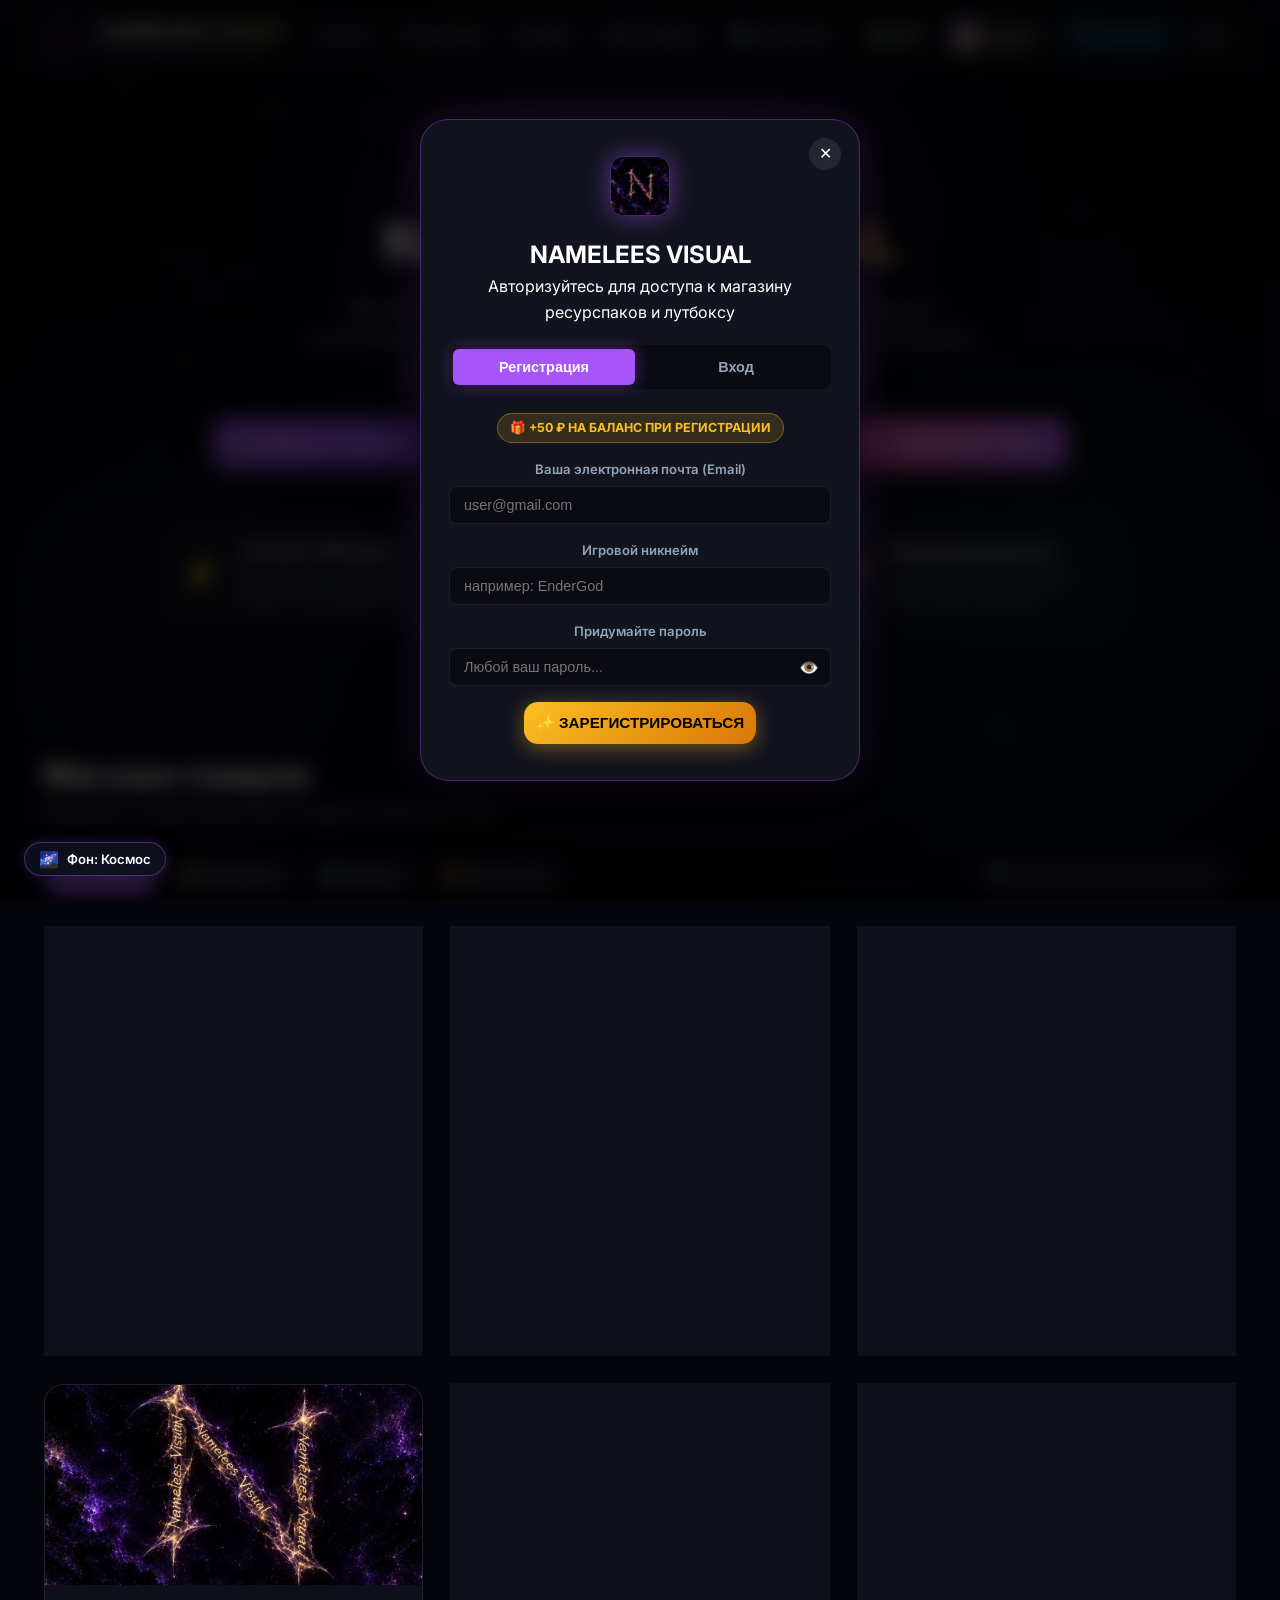
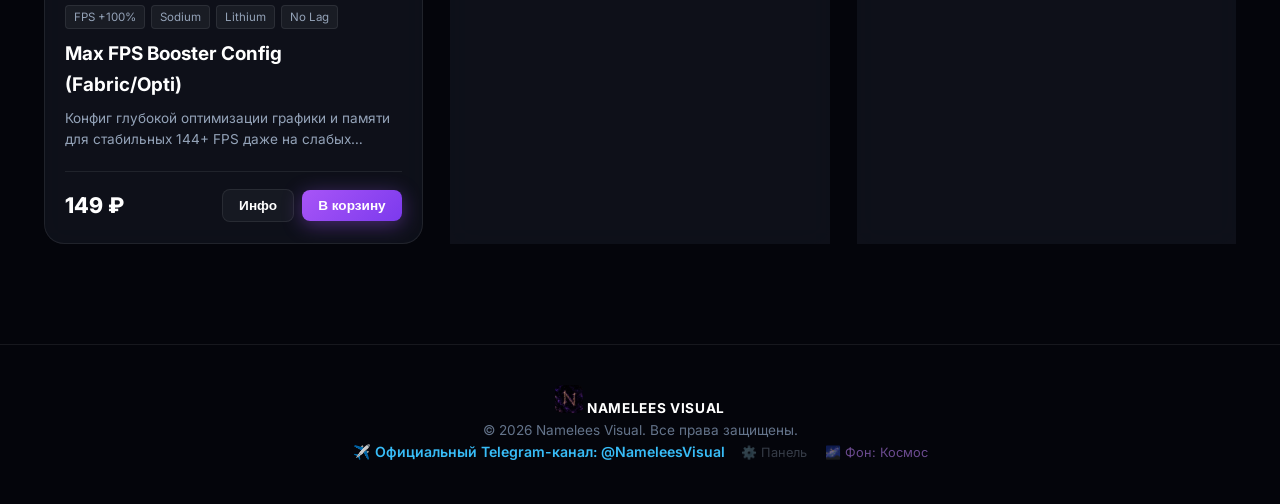
==== index.html @ cf1ff496 "Add files via upload" ====
<!DOCTYPE html>
<html lang="ru">
<head>
  <meta charset="UTF-8">
  <meta name="viewport" content="width=device-width, initial-scale=1.0">
  <title>Namelees Visual — Магазин ресурспаков, конфигов и визуалов для Minecraft</title>
  <meta name="description" content="Официальный магазин Namelees Visual: приватные ресурспаки, оптимизированные PvP конфиги, ежедневный лутбокс и визуалы нового поколения.">
  <link rel="icon" type="image/jpeg" href="assets/logo.jpg">
  
  <!-- Google Fonts: Inter -->
  <link rel="preconnect" href="https://fonts.googleapis.com">
  <link rel="preconnect" href="https://fonts.gstatic.com" crossorigin>
  <link href="https://fonts.googleapis.com/css2?family=Inter:wght@400;500;600;700;800;900&display=swap" rel="stylesheet">
  
  <link rel="stylesheet" href="css/style.css?v=20260919_17">
  <script>
    function switchAuthTab(tab) {
      var regBtn = document.getElementById('auth-tab-btn-register');
      var loginBtn = document.getElementById('auth-tab-btn-login');
      var regForm = document.getElementById('auth-form-register');
      var loginForm = document.getElementById('auth-form-login');
      if (tab === 'login') {
        if (loginBtn) loginBtn.classList.add('active');
        if (regBtn) regBtn.classList.remove('active');
        if (loginForm) loginForm.style.display = 'block';
        if (regForm) regForm.style.display = 'none';
      } else {
        if (regBtn) regBtn.classList.add('active');
        if (loginBtn) loginBtn.classList.remove('active');
        if (regForm) regForm.style.display = 'block';
        if (loginForm) loginForm.style.display = 'none';
      }
    }
    function closeAuthModal() {
      var modal = document.getElementById('auth-modal-backdrop');
      if (modal) modal.classList.remove('active');
    }
    function handleAuthLoginSubmit(e) {
      if (e) e.preventDefault();
      var emailEl = document.getElementById('login-email');
      var passEl = document.getElementById('login-password');
      var email = emailEl ? emailEl.value.trim().toLowerCase() : '';
      var pass = passEl ? passEl.value.trim() : '';
      if (!email || !pass) {
        alert('Введите почту и пароль!');
        return;
      }
      if (window.app && typeof window.app.loginUser === 'function') {
        window.app.loginUser(email, pass);
      } else {
        fetch('/api/login', {
          method: 'POST',
          headers: { 'Content-Type': 'application/json' },
          body: JSON.stringify({ email: email, password: pass })
        }).then(function(r) { return r.json(); }).then(function(data) {
          if (data && data.success) {
            localStorage.setItem('nv_auth_token', data.token);
            localStorage.setItem('nv_current_user_email', email);
            window.location.reload();
          } else {
            alert((data && data.message) ? data.message : 'Ошибка входа');
          }
        }).catch(function() {
          alert('Ошибка соединения с сервером');
        });
      }
    }
    function handleAuthRegisterSubmit(e) {
      if (e) e.preventDefault();
      var emailEl = document.getElementById('reg-email');
      var passEl = document.getElementById('reg-password');
      var nickEl = document.getElementById('reg-nickname');
      var email = emailEl ? emailEl.value.trim().toLowerCase() : '';
      var pass = passEl ? passEl.value.trim() : '';
      var nick = nickEl ? nickEl.value.trim() : '';
      if (!email || !pass) {
        alert('Заполните обязательные поля!');
        return;
      }
      if (window.app && typeof window.app.registerUser === 'function') {
        window.app.registerUser(email, pass, nick);
      } else {
        fetch('/api/register', {
          method: 'POST',
          headers: { 'Content-Type': 'application/json' },
          body: JSON.stringify({ email: email, password: pass, nickname: nick })
        }).then(function(r) { return r.json(); }).then(function(data) {
          if (data && data.success) {
            localStorage.setItem('nv_auth_token', data.token);
            localStorage.setItem('nv_current_user_email', email);
            window.location.reload();
          } else {
            alert((data && data.message) ? data.message : 'Ошибка регистрации');
          }
        }).catch(function() {
          alert('Ошибка соединения с сервером');
        });
      }
    }
  </script>
</head>
<body>

  <!-- ================================================================
       Header / Navbar
       ================================================================ -->
  <header class="site-header">
    <div class="container header-inner">
      <a href="#" class="brand-logo-link">
        <img src="assets/logo.jpg" alt="Namelees Visual Logo" class="header-logo-img">
        <div class="brand-title-wrap">
          <span class="brand-name">Namelees Visual</span>
          <span class="brand-subtitle">PvP & Visual Mod Store</span>
        </div>
      </a>

      <nav class="main-nav">
        <a href="#shop" class="nav-link">Каталог</a>
        <a href="#shop" onclick="window.app.activeFilter='resourcepack'; window.app.renderProducts();" class="nav-link">Ресурспаки</a>
        <a href="#shop" onclick="window.app.activeFilter='config'; window.app.renderProducts();" class="nav-link">Конфиги</a>
        <a href="profile.html" class="nav-link">Мой профиль</a>
        <a href="settings.html" class="nav-link">⚙️ Настройки</a>
      </nav>

      <div class="header-actions">

        <!-- Balance Rubles -->
        <div class="balance-pill" onclick="window.app.openTopupModal()" title="Ваш баланс (нажмите для пополнения)">
          <span>💵</span>
          <span id="header-balance-amount">0&nbsp;₽</span>
        </div>

        <!-- User Profile Button / Login Button -->
        <button type="button" class="header-user-btn" id="header-user-profile-btn" onclick="if(window.app){window.app.handleHeaderUserClick();}else{document.getElementById('auth-modal-backdrop').classList.add('active');}" title="Мой профиль / Вход">
          <img id="header-user-avatar-img" src="" alt="Avatar" style="width: 28px; height: 28px; border-radius: 50%; object-fit: cover; display: none;">
          <span class="user-avatar-circle" id="header-user-avatar-char">👤</span>
          <span id="header-user-nickname">Войти</span>
        </button>

        <!-- Telegram Channel Link -->
        <a href="https://t.me/NameleesVisual" target="_blank" rel="noopener noreferrer" class="telegram-header-btn" title="Наш Telegram-канал">
          <span>✈️</span>
          <span>Telegram</span>
        </a>

        <!-- Cart Button -->
        <button class="cart-header-btn" onclick="window.app.openCart()">
          <span>🛒</span>
          <span id="header-cart-count" class="cart-badge-count" style="display: none;">0</span>
        </button>
      </div>
    </div>
  </header>

  <!-- ================================================================
       Hero Section
       ================================================================ -->
  <section class="hero-section">
    <div class="container">
      <div class="hero-badge-wrap">
        <span>⚡ НОВЫЙ УРОВЕНЬ ВИЗУАЛА • MINECRAFT & PVP</span>
      </div>
      <h1 class="hero-title">
        <span class="text-gradient">NAMELEES VISUAL</span>
      </h1>
      <p class="hero-desc">
        Nameless Visual – Лучший бесплатный вспомогательно визуально утилитарный мод. Мы стараемся сделать как можно красивый, полезный, оптимизированный мод для комфорта вашей игры.
      </p>

      <div class="hero-actions">
        <a href="#shop" class="action-btn primary-btn">
          🛍️ Перейти к товарам
        </a>
        <a href="https://t.me/NameleesVisual" target="_blank" rel="noopener noreferrer" class="action-btn telegram-btn">
          ✈️ Telegram-канал
        </a>
        <a href="profile.html" class="action-btn gold-btn">
          👤 Мой профиль
        </a>
        <a href="profile.html#bonus" class="action-btn bonus-btn">
          🎡 Ежедневный бонус
        </a>
      </div>

      <!-- Hero Stats Highlights -->
      <div class="hero-stats-row">
        <div class="stat-card">
          <div class="stat-icon">⚡</div>
          <div>
            <div class="stat-title">+30-50% FPS Boost</div>
            <div class="stat-desc">Оптимизированные текстуры и конфиги без микрофризов</div>
          </div>
        </div>
        <div class="stat-card">
          <div class="stat-icon">🎯</div>
          <div>
            <div class="stat-title">Чистый PvP-обзор</div>
            <div class="stat-desc">Компактные тотемы, низкий огонь и четкие индикаторы</div>
          </div>
        </div>
        <div class="stat-card">
          <div class="stat-icon">🚀</div>
          <div>
            <div class="stat-title">Мгновенный доступ</div>
            <div class="stat-desc">Автоматическое скачивание сразу после получения</div>
          </div>
        </div>
      </div>
    </div>
  </section>

  <!-- ================================================================
       Shop Section
       ================================================================ -->
  <section class="shop-section" id="shop">
    <div class="container">
      <div class="section-header">
        <div>
          <h2 class="section-title">Магазин товаров</h2>
          <p class="section-subtitle">Выбирайте готовые ресурспаки и конфиги от Namelees Visual</p>
        </div>
      </div>

      <!-- Controls: Filters & Search -->
      <div class="shop-controls">
        <div class="filter-pills-row">
          <button class="filter-pill active" data-filter="all">Все товары</button>
          <button class="filter-pill" data-filter="resourcepack">📦 Ресурспаки</button>
          <button class="filter-pill" data-filter="config">⚙️ Конфиги</button>
          <button class="filter-pill" data-filter="free">🎁 Бесплатные</button>
        </div>

        <div class="search-box">
          <span class="search-icon-wrap">🔍</span>
          <input type="text" id="search-input" class="search-input" placeholder="Поиск ресурспака или конфига...">
        </div>
      </div>

      <!-- Dynamic Products Grid -->
      <div class="products-grid" id="products-grid">
        <!-- Will be generated by app.js -->
      </div>
    </div>
  </section>

  <!-- ================================================================
       MODAL: Product Detail & Screenshots Preview
       ================================================================ -->
  <div class="modal-backdrop" id="product-modal-backdrop">
    <div class="modal-window" id="product-detail-modal">
      <button class="modal-close-btn" onclick="window.app.closeAllModals()">✕</button>
      
      <div class="product-modal-hero">
        <img src="assets/logo.jpg" alt="Preview" class="modal-main-img" id="modal-main-image">
        <div class="thumbnails-strip" id="modal-thumbnails-strip">
          <!-- Thumbnails loaded by JS -->
        </div>
      </div>

      <div class="product-modal-body">
        <div class="flex items-center justify-between mb-2">
          <span class="text-sm font-semibold text-purple-400" id="modal-product-category">Ресурспак</span>
          <div id="modal-product-tags" class="flex gap-1"></div>
        </div>

        <h2 id="modal-product-title" class="text-2xl font-bold mb-3">Название товара</h2>
        <p id="modal-product-desc" class="text-secondary text-sm mb-4 leading-relaxed"></p>

        <div id="modal-product-features"></div>

        <div class="card-footer mt-6">
          <div id="modal-product-price"></div>
          <button id="modal-buy-btn" class="action-btn primary-btn">
            🛒 В КОРЗИНУ
          </button>
        </div>
      </div>
    </div>
  </div>

  <!-- ================================================================
       MODAL: Shopping Cart Drawer
       ================================================================ -->
  <div class="modal-backdrop" id="cart-modal-backdrop">
    <div class="modal-window cart-modal-window">
      <button class="modal-close-btn" onclick="window.app.closeAllModals()">✕</button>

      <h2 class="text-xl font-bold mb-4">🛒 Ваша корзина</h2>
      <div id="cart-items-container">
        <!-- Rendered by JS -->
      </div>

      <div id="cart-summary-block" class="cart-summary-block">
        <div class="cart-summary-row">
          <span>Сумма:</span>
          <span id="cart-subtotal">0 ₽</span>
        </div>

        <div class="cart-summary-row" id="cart-discount-row" style="display: none; color: #34d399;">
          <span>Скидка по промокоду:</span>
          <span id="cart-discount-amount">-0 ₽</span>
        </div>

        <div class="cart-summary-row" id="cart-balance-row" style="color: #fbbf24; border-top: 1px dashed rgba(255,255,255,0.1); padding-top: 8px; margin-top: 8px;">
          <span>Ваш баланс:</span>
          <span id="cart-user-balance-text">150 ₽</span>
        </div>

        <!-- Promo input -->
        <div class="promo-input-wrap">
          <input type="text" id="promo-code-input" class="form-input" placeholder="Промокод (напр. NAMELEES)">
          <button class="action-btn outline-btn btn-sm" onclick="window.app.applyPromo(document.getElementById('promo-code-input').value)">
            Применить
          </button>
        </div>

        <div class="cart-summary-row total-row">
          <span>Итого к оплате:</span>
          <span id="cart-final-total">0 ₽</span>
        </div>

        <button class="action-btn primary-btn w-full mt-4" id="cart-checkout-btn" onclick="window.app.checkout()">
          ⚡ Оплатить заказ
        </button>
      </div>
    </div>
  </div>

  <!-- ================================================================
       MODAL: Admin Login / Password Protection
       ================================================================ -->
  <div class="modal-backdrop" id="admin-login-modal-backdrop">
    <div class="modal-window" style="max-width: 420px; text-align: center; padding: 36px 28px;">
      <button class="modal-close-btn" onclick="window.app.closeAllModals()">✕</button>
      
      <div style="font-size: 44px; margin-bottom: 12px;">🔒</div>
      <h2 class="text-xl font-bold mb-2">Панель администратора</h2>
      <p class="text-secondary text-xs mb-5">Введите пароль для управления товарами, ценами и фотографиями ресурспаков.</p>

      <form onsubmit="event.preventDefault(); window.app.submitAdminLogin();">
        <div style="position: relative; margin-bottom: 16px;">
          <input type="password" id="admin-password-input" class="form-input" placeholder="Введите пароль..." autocomplete="current-password" autofocus style="padding-right: 42px;">
          <button type="button" onclick="window.app.togglePasswordVisibility()" style="position: absolute; right: 12px; top: 50%; transform: translateY(-50%); background: none; border: none; color: var(--text-muted); cursor: pointer;" title="Показать/скрыть пароль">👁️</button>
        </div>

        <button type="submit" class="action-btn primary-btn w-full mb-2">
          🔑 ВОЙТИ В РЕДАКТОР
        </button>
      </form>

      <div class="text-xs text-muted mt-3">
        Пароль по умолчанию: <code style="color: #fbbf24; font-weight: bold;">admin123</code> (его можно сменить внутри)
      </div>
    </div>
  </div>

  <!-- ================================================================
       MODAL: Admin Panel & Photo Manager
       ================================================================ -->
  <div class="modal-backdrop" id="admin-modal-backdrop">
    <div class="modal-window admin-modal-window">
      <button class="modal-close-btn" onclick="window.app.closeAllModals()">✕</button>

      <div class="flex items-center justify-between mb-4 flex-wrap gap-2">
        <div>
          <h2 class="text-xl font-bold">⚙️ Управление товарами и фото</h2>
          <p class="text-sm text-secondary">Прикрепляйте скриншоты со своего компьютера, редактируйте цены и описания</p>
        </div>
        <div class="flex gap-2 items-center flex-wrap">
          <button class="action-btn primary-btn btn-xs" onclick="window.app.toggleAdminUsersView()" id="admin-toggle-users-btn" title="Посмотреть список всех игроков и их балансы">
            👥 База игроков
          </button>
          <button class="action-btn primary-btn btn-xs" onclick="window.app.toggleAdminPromosView()" id="admin-toggle-promos-btn" title="База промокодов и процентных скидок на пополнение">
            🎟️ База промокодов
          </button>
          <button class="action-btn primary-btn btn-xs" onclick="window.app.toggleAdminRouletteView()" id="admin-toggle-roulette-btn" title="Настройка выпадающих призов и шансов рулетки">
            🎡 Призы рулетки
          </button>
          <button class="action-btn outline-btn btn-xs" onclick="window.app.forceSyncProductsToServer()" title="Сохранить текущий каталог товаров на сервер для всех телефонов и ПК">
            ☁️ Синхронизировать
          </button>
          <button class="action-btn outline-btn btn-xs" onclick="window.app.promptChangePassword()" title="Сменить пароль администратора">
            🔑 Пароль
          </button>
          <button class="action-btn outline-btn btn-xs" onclick="window.app.exportCatalogJson()" title="Сохранить резервную копию каталога">
            💾 Экспорт
          </button>
          <button class="action-btn danger-btn btn-xs" onclick="window.app.resetToDefaultCatalog()" title="Сбросить все товары к стандартным">
            Сброс
          </button>
          <button class="action-btn outline-btn btn-xs" onclick="window.app.logoutAdmin()" title="Выйти из режима администратора">
            🚪 Выйти
          </button>
        </div>
      </div>

      <div class="admin-layout-grid">
        <!-- Products list column -->
        <div class="admin-sidebar">
          <div class="flex items-center justify-between mb-3">
            <span class="text-sm font-bold">Список товаров</span>
            <button class="action-btn primary-btn btn-xs" onclick="window.app.resetAdminForm()">➕ Новый</button>
          </div>
          <div id="admin-products-list" style="max-height: 480px; overflow-y: auto; padding-right: 4px;">
            <!-- Rendered by JS -->
          </div>
        </div>

        <!-- Product Edit / Create Form -->
        <div class="admin-form-col" id="admin-editor-form">
          <h3 id="admin-form-title" class="text-lg font-bold mb-3">➕ Добавить новый товар</h3>
          <input type="hidden" id="admin-prod-id">

          <div class="admin-form-group">
            <label>Название ресурспака или конфига</label>
            <input type="text" id="admin-prod-title" class="form-input" placeholder="например: Nebula Pulse 32x PvP">
          </div>

          <div style="display: grid; grid-template-columns: 1fr 1fr; gap: 12px;">
            <div class="admin-form-group">
              <label>Категория</label>
              <select id="admin-prod-category" class="form-input" style="background:#11131e; color:#fff;">
                <option value="resourcepack">Ресурспак (Resource Pack)</option>
                <option value="config">Конфиг (Config)</option>
                <option value="mod">Мод / Визуал (Mod/Visual)</option>
              </select>
            </div>
            <div class="admin-form-group">
              <label>Цена в ₽ (0 = Бесплатно)</label>
              <input type="number" id="admin-prod-price" class="form-input" value="199" min="0">
            </div>
          </div>

          <div style="display: grid; grid-template-columns: 1fr 1fr; gap: 12px;">
            <div class="admin-form-group">
              <label>Бейдж на карточке</label>
              <input type="text" id="admin-prod-badge" class="form-input" placeholder="ХИТ ПРОДАЖ / NEW / PRO">
            </div>
            <div class="admin-form-group">
              <label>Теги (через запятую)</label>
              <input type="text" id="admin-prod-tags" class="form-input" placeholder="PvP, 16x, FunTime, 1.21">
            </div>
          </div>

          <!-- PHOTO ATTACHMENT SECTION -->
          <div class="admin-form-group">
            <label>📸 Фотографии и скриншоты товара (показываются покупателям)</label>
            
            <div class="file-dropzone-box" onclick="document.getElementById('admin-file-input').click()">
              <div style="font-size: 28px; margin-bottom: 6px;">📁</div>
              <strong>Нажмите, чтобы прикрепить фото с вашего компьютера</strong>
              <div class="text-xs text-muted mt-1">Поддерживаются любые картинки (.png, .jpg, .webp). Можно выбрать сразу несколько!</div>
              <input type="file" id="admin-file-input" accept="image/*" multiple style="display: none;" onchange="window.app.handlePhotoUpload(this)">
            </div>

            <!-- Alternative URL input -->
            <div style="display: flex; gap: 8px; margin-top: 10px;">
              <input type="url" id="admin-img-url-input" class="form-input" placeholder="Или вставьте прямую ссылку на фото из интернета...">
              <button type="button" class="action-btn outline-btn btn-sm" onclick="window.app.addPhotoByUrl()">Добавить</button>
            </div>

            <!-- Preview of attached thumbnails -->
            <div class="attached-thumbs-grid" id="admin-attached-thumbnails">
              <!-- Rendered by JS -->
            </div>
          </div>

          <div class="admin-form-group">
            <label>Краткое описание (для витрины магазина)</label>
            <input type="text" id="admin-prod-shortdesc" class="form-input" placeholder="Компактные мечи, четкие тотемы и темный GUI">
          </div>

          <div class="admin-form-group">
            <label>Полное описание (в модальном окне с фото)</label>
            <textarea id="admin-prod-fulldesc" class="form-input" rows="3" placeholder="Подробное описание ресурспака..."></textarea>
          </div>

          <div class="admin-form-group">
            <label>Особенности (каждая с новой строки)</label>
            <textarea id="admin-prod-features" class="form-input" rows="3" placeholder="Компактный тотем&#10;Оптимизация FPS +30%&#10;Кастомное небо"></textarea>
          </div>

          <div class="admin-form-group">
            <label>Ссылка на скачивание архива (Google Drive, Яндекс.Диск, прямая ссылка)</label>
            <input type="url" id="admin-prod-download" class="form-input" placeholder="https://disk.yandex.ru/d/..." value="https://example.com/download.zip">
          </div>

          <div class="flex gap-3 mt-4">
            <button class="action-btn primary-btn flex-grow" onclick="window.app.saveProductFromAdmin()">
              💾 СОХРАНИТЬ ТОВАР
            </button>
            <button class="action-btn outline-btn" onclick="window.app.resetAdminForm()">
              Очистить форму
            </button>
          </div>
        </div>
      </div>

      <!-- Admin Users DB View (Toggled) -->
      <div id="admin-users-view" style="display: none; padding-top: 14px;">
        <div class="flex items-center justify-between mb-3">
          <h3 class="text-lg font-bold">👥 Зарегистрированные игроки и балансы (База SQLite)</h3>
          <button class="action-btn outline-btn btn-xs" onclick="window.app.loadAdminUsers()">🔄 Обновить</button>
        </div>
        <div id="admin-users-table-container" style="max-height: 480px; overflow-y: auto; background: rgba(0,0,0,0.3); border-radius: var(--radius-sm); border: 1px solid rgba(255,255,255,0.08); padding: 12px;">
          <!-- Loaded by JS -->
        </div>
      </div>

      <!-- Admin Promocodes DB View (Toggled) -->
      <div id="admin-promos-view" style="display: none; padding-top: 14px;">
        <div class="flex items-center justify-between mb-3 flex-wrap gap-2">
          <div>
            <h3 class="text-lg font-bold">🎟️ База промокодов (Скидки на пополнение баланса)</h3>
            <p class="text-xs text-secondary">Игроки вводят промокод в окне пополнения и получают процентную скидку к сумме оплаты</p>
          </div>
          <div class="flex gap-2">
            <button class="action-btn primary-btn btn-xs" onclick="window.app.openPromoEditor()">➕ Добавить промокод</button>
            <button class="action-btn outline-btn btn-xs" onclick="window.app.loadAdminPromos()">🔄 Обновить</button>
          </div>
        </div>

        <!-- Promo Create / Edit Form -->
        <div id="admin-promo-form-wrap" style="display: none; background: rgba(255,255,255,0.04); border: 1px solid rgba(251, 191, 36, 0.35); border-radius: var(--radius-sm); padding: 14px; margin-bottom: 14px;">
          <h4 id="admin-promo-form-title" class="font-bold text-sm mb-3" style="color: #fbbf24;">➕ Добавить новый промокод</h4>
          <input type="hidden" id="admin-promo-id">
          <div style="display: grid; grid-template-columns: repeat(auto-fit, minmax(180px, 1fr)); gap: 12px;">
            <div class="admin-form-group" style="margin-bottom: 8px;">
              <label class="text-xs">Слово / Промокод (латиница или цифры)</label>
              <input type="text" id="admin-promo-code" class="form-input" placeholder="например: NAMELEES" style="text-transform: uppercase; font-weight: 700;">
            </div>
            <div class="admin-form-group" style="margin-bottom: 8px;">
              <label class="text-xs">Процент скидки (от 1% до 99%)</label>
              <input type="number" id="admin-promo-discount" class="form-input" placeholder="20" min="1" max="99">
            </div>
            <div class="admin-form-group" style="margin-bottom: 8px;">
              <label class="text-xs">Описание (подсказка)</label>
              <input type="text" id="admin-promo-desc" class="form-input" placeholder="Скидка 20% на пополнение баланса">
            </div>
            <div class="admin-form-group" style="margin-bottom: 8px; display: flex; flex-direction: column; justify-content: center;">
              <label class="text-xs">Статус промокода</label>
              <label style="display: flex; align-items: center; gap: 8px; font-size: 0.85rem; cursor: pointer; color: #fff; margin-top: 6px;">
                <input type="checkbox" id="admin-promo-active" checked style="width: 18px; height: 18px; cursor: pointer;">
                <span>Включен (активен)</span>
              </label>
            </div>
          </div>
          <div class="flex gap-2 mt-3">
            <button type="button" class="action-btn gold-btn btn-sm" onclick="window.app.saveAdminPromo()">💾 Сохранить промокод</button>
            <button type="button" class="action-btn outline-btn btn-sm" onclick="window.app.closePromoEditor()">Отмена</button>
          </div>
        </div>

        <div id="admin-promos-table-container" style="max-height: 480px; overflow-y: auto; background: rgba(0,0,0,0.3); border-radius: var(--radius-sm); border: 1px solid rgba(255,255,255,0.08); padding: 12px;">
          <!-- Loaded by JS -->
        </div>
      </div>

      <!-- Admin Roulette Items DB View (Toggled) -->
      <div id="admin-roulette-view" style="display: none; padding-top: 14px;">
        <div class="flex items-center justify-between mb-3 flex-wrap gap-2">
          <div>
            <h3 class="text-lg font-bold">🎡 Настройка предметов рулетки (Ежедневный бонус)</h3>
            <p class="text-xs text-secondary">Редактируйте призы, настраивайте шансы выпадения (веса), суммы начисления и редкость</p>
          </div>
          <div class="flex gap-2">
            <button class="action-btn primary-btn btn-xs" onclick="window.app.openRouletteItemEditor()">➕ Добавить предмет</button>
            <button class="action-btn outline-btn btn-xs" onclick="window.app.resetAdminRouletteItems()" title="Сбросить все призы рулетки к исходным 8 секторам">🔄 Сброс к стандартным</button>
            <button class="action-btn outline-btn btn-xs" onclick="window.app.loadAdminRouletteItems()">🔄 Обновить</button>
          </div>
        </div>

        <!-- Roulette Item Create / Edit Form -->
        <div id="admin-roulette-form-wrap" style="display: none; background: rgba(255,255,255,0.04); border: 1px solid rgba(56, 189, 248, 0.35); border-radius: var(--radius-sm); padding: 14px; margin-bottom: 14px;">
          <h4 id="admin-roulette-form-title" class="font-bold text-sm mb-3" style="color: #38bdf8;">➕ Добавить новый приз в рулетку</h4>
          <input type="hidden" id="admin-roulette-id">
          <input type="hidden" id="admin-roulette-key">
          
          <div style="display: grid; grid-template-columns: repeat(auto-fit, minmax(180px, 1fr)); gap: 12px;">
            <div class="admin-form-group" style="margin-bottom: 8px;">
              <label class="text-xs">Тип награды</label>
              <select id="admin-roulette-type" class="form-input" onchange="window.app.handleRouletteTypeChange()" style="background:#11131e; color:#fff;">
                <option value="rubles">💵 Рубли на баланс кошелька</option>
                <option value="promo">🎟️ Скидочный промокод в корзину</option>
                <option value="item">📦 Конфиг / Ресурспак (в профиль)</option>
              </select>
            </div>
            <div class="admin-form-group" style="margin-bottom: 8px;">
              <label class="text-xs">Краткое название (на секторе колеса)</label>
              <input type="text" id="admin-roulette-title" class="form-input" placeholder="например: 100 ₽ или -25%">
            </div>
            <div class="admin-form-group" style="margin-bottom: 8px;">
              <label class="text-xs">Полное название (при победе)</label>
              <input type="text" id="admin-roulette-fulltitle" class="form-input" placeholder="например: 100 ₽ на баланс кошелька">
            </div>
          </div>

          <div style="display: grid; grid-template-columns: repeat(auto-fit, minmax(180px, 1fr)); gap: 12px; margin-top: 6px;">
            <!-- Amount (rubles) -->
            <div class="admin-form-group" id="admin-roulette-group-amount" style="margin-bottom: 8px;">
              <label class="text-xs">Сумма начисления (руб.)</label>
              <input type="number" id="admin-roulette-amount" class="form-input" placeholder="100" min="1">
            </div>
            <!-- Promo code -->
            <div class="admin-form-group" id="admin-roulette-group-code" style="display: none; margin-bottom: 8px;">
              <label class="text-xs">Слово промокода (латиница)</label>
              <input type="text" id="admin-roulette-code" class="form-input" placeholder="NAMELEES" style="text-transform: uppercase; font-weight: 700;">
            </div>
            <!-- Promo discount % -->
            <div class="admin-form-group" id="admin-roulette-group-discount" style="display: none; margin-bottom: 8px;">
              <label class="text-xs">Процент скидки по промокоду (1-99%)</label>
              <input type="number" id="admin-roulette-discount" class="form-input" placeholder="20" min="1" max="99">
            </div>
            <!-- Rarity -->
            <div class="admin-form-group" style="margin-bottom: 8px;">
              <label class="text-xs">Редкость предмета</label>
              <select id="admin-roulette-rarity" class="form-input" style="background:#11131e; color:#fff;">
                <option value="common">⚪ Обычный (Common)</option>
                <option value="uncommon">🟢 Необычный (Uncommon)</option>
                <option value="rare">🟣 Редкий (Rare)</option>
                <option value="epic">🔴 Эпический (Epic)</option>
                <option value="legendary">🟡 Легендарный (Legendary)</option>
              </select>
            </div>
            <!-- Icon emoji -->
            <div class="admin-form-group" style="margin-bottom: 8px;">
              <label class="text-xs">Иконка (эмодзи)</label>
              <input type="text" id="admin-roulette-icon" class="form-input" placeholder="🪙" value="🎁">
            </div>
          </div>

          <div style="display: grid; grid-template-columns: repeat(auto-fit, minmax(180px, 1fr)); gap: 12px; margin-top: 6px;">
            <div class="admin-form-group" style="margin-bottom: 8px;">
              <label class="text-xs">Вес шанса (чем больше вес, тем выше шанс)</label>
              <input type="number" id="admin-roulette-weight" class="form-input" placeholder="20" min="1" max="500" value="20">
            </div>
            <div class="admin-form-group" style="margin-bottom: 8px;">
              <label class="text-xs">Порядок на колесе (0..10)</label>
              <input type="number" id="admin-roulette-order" class="form-input" placeholder="1" value="0">
            </div>
            <div class="admin-form-group" style="margin-bottom: 8px;">
              <label class="text-xs">Цвет фона сектора (HEX)</label>
              <input type="text" id="admin-roulette-color" class="form-input" placeholder="#172554" value="#172554">
            </div>
            <div class="admin-form-group" style="margin-bottom: 8px; display: flex; flex-direction: column; justify-content: center;">
              <label class="text-xs">Статус сектора</label>
              <label style="display: flex; align-items: center; gap: 8px; font-size: 0.85rem; cursor: pointer; color: #fff; margin-top: 6px;">
                <input type="checkbox" id="admin-roulette-active" checked style="width: 18px; height: 18px; cursor: pointer;">
                <span>Включен в рулетку (активен)</span>
              </label>
            </div>
          </div>

          <div class="flex gap-2 mt-3">
            <button type="button" class="action-btn primary-btn btn-sm" onclick="window.app.saveAdminRouletteItem()">💾 Сохранить предмет</button>
            <button type="button" class="action-btn outline-btn btn-sm" onclick="window.app.closeRouletteItemEditor()">Отмена</button>
          </div>
        </div>

        <div id="admin-roulette-table-container" style="max-height: 480px; overflow-y: auto; background: rgba(0,0,0,0.3); border-radius: var(--radius-sm); border: 1px solid rgba(255,255,255,0.08); padding: 12px;">
          <!-- Loaded by JS -->
        </div>
      </div>
    </div>
  </div>

  <!-- ================================================================
       MODAL: Order Success
       ================================================================ -->
  <div class="modal-backdrop" id="order-success-backdrop">
    <div class="modal-window" style="max-width: 500px; text-align: center; padding: 36px 24px;">
      <div style="font-size: 48px; margin-bottom: 12px;">🎉</div>
      <h2 class="text-2xl font-bold mb-2">Заказ успешно оформлен!</h2>
      <p class="text-secondary text-sm mb-6">Спасибо за выбор Namelees Visual. Ваши файлы активированы и готовы к скачиванию:</p>

      <div id="order-downloads-list" class="flex flex-col gap-3 mb-6 text-left">
        <!-- Rendered by JS -->
      </div>

      <button class="action-btn primary-btn w-full" onclick="window.app.closeAllModals()">
        ОТЛИЧНО, ПРОДОЛЖИТЬ
      </button>
    </div>
  </div>

  <!-- ================================================================
       MODAL: Auth Gate (Регистрация / Вход при заходе на сайт)
       ================================================================ -->
  <div class="modal-backdrop" id="auth-modal-backdrop">
    <div class="modal-window" style="max-width: 440px; padding: 36px 28px; text-align: center;">
      <button type="button" class="modal-close-btn" onclick="closeAuthModal()" title="Закрыть">✕</button>
      <div style="margin-bottom: 20px;">
        <img src="assets/logo.jpg" alt="Logo" style="width: 60px; height: 60px; border-radius: 14px; object-fit: cover; margin-bottom: 12px; box-shadow: 0 0 25px rgba(168, 85, 247, 0.5); border: 1px solid var(--border-glow);">
        <h2 class="text-2xl font-black">NAMELEES VISUAL</h2>
        <p class="text-xs text-secondary mt-1">Авторизуйтесь для доступа к магазину ресурспаков и лутбоксу</p>
      </div>

      <div class="auth-tabs-nav">
        <button type="button" class="auth-tab-btn" id="auth-tab-btn-register" onclick="switchAuthTab('register')">Регистрация</button>
        <button type="button" class="auth-tab-btn active" id="auth-tab-btn-login" onclick="switchAuthTab('login')">Вход</button>
      </div>

      <!-- Registration Form -->
      <form id="auth-form-register" style="display: none;" onsubmit="handleAuthRegisterSubmit(event)">
        <div class="text-center">
          <div class="auth-welcome-chip">🎁 +50 ₽ НА БАЛАНС ПРИ РЕГИСТРАЦИИ</div>
        </div>

        <div class="admin-form-group text-left">
          <label>Ваша электронная почта (Email)</label>
          <input type="email" id="reg-email" class="form-input" placeholder="user@gmail.com" autocomplete="email" required>
        </div>

        <div class="admin-form-group text-left">
          <label>Игровой никнейм</label>
          <input type="text" id="reg-nickname" class="form-input" placeholder="например: EnderGod" autocomplete="nickname">
        </div>

        <div class="admin-form-group text-left">
          <label>Придумайте пароль</label>
          <div style="position: relative;">
            <input type="password" id="reg-password" class="form-input" placeholder="Любой ваш пароль..." required minlength="3" autocomplete="new-password" style="padding-right: 42px;">
            <button type="button" onclick="if(window.app){window.app.togglePassword('reg-password', this);}else{var p=document.getElementById('reg-password');p.type=p.type==='password'?'text':'password';}" style="position: absolute; right: 12px; top: 50%; transform: translateY(-50%); background: none; border: none; color: var(--text-muted); cursor: pointer; font-size: 16px;" title="Показать пароль">👁️</button>
          </div>
        </div>

        <button type="submit" class="action-btn gold-btn w-full mt-3" style="cursor: pointer; padding: 12px; font-weight: 800;">
          ✨ ЗАРЕГИСТРИРОВАТЬСЯ
        </button>
      </form>

      <!-- Login Form -->
      <form id="auth-form-login" style="display: block;" onsubmit="handleAuthLoginSubmit(event)">
        <div class="admin-form-group text-left">
          <label>Ваша почта (Email)</label>
          <input type="email" id="login-email" class="form-input" placeholder="user@gmail.com" autocomplete="username" required>
        </div>

        <div class="admin-form-group text-left">
          <label>Пароль</label>
          <div style="position: relative;">
            <input type="password" id="login-password" class="form-input" placeholder="Ваш пароль..." autocomplete="current-password" required style="padding-right: 42px;">
            <button type="button" onclick="if(window.app){window.app.togglePassword('login-password', this);}else{var p=document.getElementById('login-password');p.type=p.type==='password'?'text':'password';}" style="position: absolute; right: 12px; top: 50%; transform: translateY(-50%); background: none; border: none; color: var(--text-muted); cursor: pointer; font-size: 16px;" title="Показать пароль">👁️</button>
          </div>
        </div>

        <button type="submit" id="auth-submit-login-btn" class="action-btn primary-btn w-full mt-4" style="cursor: pointer; padding: 12px; font-weight: 800;">
          🚀 ВОЙТИ В АККАУНТ
        </button>
      </form>
    </div>
  </div>

  <!-- ================================================================
       MODAL: Profile Page (Мой профиль в стиле pulsevisuals.pro)
       ================================================================ -->
  <div class="modal-backdrop" id="profile-modal-backdrop">
    <div class="modal-window profile-modal-window">
      <button class="modal-close-btn" onclick="window.app.closeAllModals()">✕</button>

      <div class="profile-banner-hero">
        <div class="profile-user-card">
          <div class="profile-user-left">
            <div class="profile-large-avatar" id="prof-avatar-char">U</div>
            <div>
              <div class="flex items-center gap-2">
                <h2 class="text-2xl font-black text-white" id="prof-nickname">Игрок</h2>
                <span class="product-badge badge-pro" id="prof-status" style="position:static; margin-left: 6px;">ИГРОК</span>
              </div>
              <div class="text-xs text-secondary mt-1" id="prof-email">user@mail.ru</div>
              <div class="text-xs text-muted mt-1">Регистрация: <span id="prof-reg-date">18.09.2026</span></div>
            </div>
          </div>

          <div class="profile-balance-widget">
            <div class="profile-balance-label">Текущий баланс</div>
            <div class="profile-balance-val" id="prof-balance">150 ₽</div>
            <button class="action-btn gold-btn btn-xs mt-2 w-full" onclick="window.app.openTopupModal()">
              💳 Пополнить баланс
            </button>
          </div>
        </div>
      </div>

      <!-- Navigation Tabs -->
      <div class="profile-nav-tabs-row">
        <button class="profile-nav-tab active" id="prof-tab-btn-items" onclick="window.app.switchProfileTab('items')">
          📦 Мои ресурспаки и конфиги
        </button>
        <button class="profile-nav-tab" id="prof-tab-btn-drops" onclick="window.app.switchProfileTab('drops')">
          🎁 Награды из рулетки
        </button>
        <button class="profile-nav-tab" style="color: #f87171; margin-left: auto;" onclick="window.app.logoutUser()">
          🚪 Выйти
        </button>
      </div>

      <div class="profile-tab-content-wrap">
        <!-- Tab 1: Unlocked Items -->
        <div class="profile-tab-content" id="prof-tab-content-items">
          <div id="prof-purchases-container">
            <!-- Rendered by JS -->
          </div>
        </div>

        <!-- Tab 2: Lootbox Drops -->
        <div class="profile-tab-content" id="prof-tab-content-drops" style="display: none;">
          <div id="prof-drops-container">
            <!-- Rendered by JS -->
          </div>
        </div>
      </div>
    </div>
  </div>

  <!-- ================================================================
       MODAL: Balance Top-Up (Пополнение баланса)
       ================================================================ -->
  <div class="modal-backdrop" id="topup-modal-backdrop">
    <div class="modal-window" style="max-width: 470px; padding: 32px 26px; text-align: center;">
      <button class="modal-close-btn" onclick="document.getElementById('topup-modal-backdrop').classList.remove('active')">✕</button>

      <div style="font-size: 42px; margin-bottom: 8px;">💳</div>
      <h2 class="text-xl font-bold mb-1">Пополнение баланса</h2>
      <p class="text-xs text-secondary mb-4">Выберите или введите сумму для пополнения вашего кошелька:</p>

      <div class="topup-amounts-grid">
        <button type="button" class="topup-amount-btn" onclick="window.app.selectTopupAmount(100)">100 ₽</button>
        <button type="button" class="topup-amount-btn active" onclick="window.app.selectTopupAmount(300)">300 ₽</button>
        <button type="button" class="topup-amount-btn" onclick="window.app.selectTopupAmount(500)">500 ₽</button>
        <button type="button" class="topup-amount-btn" onclick="window.app.selectTopupAmount(1000)">1000 ₽</button>
      </div>

      <div class="admin-form-group text-left mb-2">
        <label>Сумма пополнения (в рублях)</label>
        <input type="number" id="topup-amount-input" class="form-input" value="300" min="10" oninput="window.app.handleTopupAmountChange()">
      </div>

      <!-- Promo Code Section -->
      <div class="topup-promo-card mb-3 text-left">
        <div class="flex items-center justify-between mb-1">
          <label class="text-xs font-semibold" style="margin: 0; color: #fbbf24;">🎟️ Промокод на скидку при пополнении</label>
          <span id="topup-promo-badge" class="topup-promo-badge" style="display: none;"></span>
        </div>
        <div class="topup-promo-input-wrap">
          <input type="text" id="topup-promo-input" class="form-input" placeholder="например: NAMELEES" style="text-transform: uppercase; font-weight: 700; letter-spacing: 0.05em;" autocomplete="off" onkeydown="if(event.key==='Enter'){event.preventDefault();window.app.applyTopupPromo();}">
          <button type="button" id="topup-promo-apply-btn" class="action-btn primary-btn btn-sm" onclick="window.app.applyTopupPromo()">
            Применить
          </button>
        </div>
        <div id="topup-promo-msg" class="topup-promo-msg" style="display: none;"></div>
      </div>

      <!-- Live Calculation Breakdown -->
      <div class="topup-calc-box mb-4 text-left">
        <div class="topup-calc-row">
          <span>Сумма зачисления на баланс:</span>
          <strong id="topup-calc-credit" class="text-white">300 ₽</strong>
        </div>
        <div class="topup-calc-row" id="topup-calc-discount-row" style="display: none; color: #4ade80;">
          <span id="topup-calc-discount-label">Скидка по промокоду (-20%):</span>
          <strong id="topup-calc-discount-val">-60 ₽</strong>
        </div>
        <div class="topup-calc-row topup-calc-total">
          <span style="font-weight: 700;">Итого к оплате:</span>
          <strong id="topup-calc-pay" style="color: #fbbf24; font-size: 1.25rem;">300 ₽</strong>
        </div>
      </div>

      <div class="payment-methods-row" style="justify-content: center; margin-bottom: 16px;">
        <span class="payment-badge">⚡ СБП (Быстрые платежи)</span>
        <span class="payment-badge">💳 Банковская карта</span>
        <span class="payment-badge">🟣 ЮMoney</span>
      </div>

      <button type="button" id="topup-submit-btn" class="action-btn gold-btn w-full" onclick="window.app.confirmTopup()" style="padding: 13px; font-weight: 800; font-size: 0.98rem;">
        ⚡ ПОПОЛНИТЬ 300 ₽
      </button>
    </div>
  </div>

  <!-- ================================================================
       Toast Notifications Container
       ================================================================ -->
  <div class="toast-container" id="toast-container"></div>

  <!-- ================================================================
       Footer
       ================================================================ -->
  <footer class="site-footer">
    <div class="container">
      <div class="flex items-center justify-center gap-3 mb-3">
        <img src="assets/logo.jpg" alt="Logo" style="width: 28px; height: 28px; border-radius: 6px; object-fit: cover;">
        <strong style="color: #fff; letter-spacing: 0.05em;">NAMELEES VISUAL</strong>
      </div>
      <p class="mb-2">© 2026 Namelees Visual. Все права защищены.</p>
      <div>
        <a href="https://t.me/NameleesVisual" target="_blank" rel="noopener noreferrer" style="color: #38bdf8; text-decoration: none; font-size: 0.88rem; font-weight: 600;">
          ✈️ Официальный Telegram-канал: @NameleesVisual
        </a>
        <span onclick="window.app.openAdminModal()" style="cursor: pointer; opacity: 0.35; margin-left: 12px; font-size: 0.8rem; color: #94a3b8;" title="Панель управления товарами (Alt+V)">⚙️ Панель</span>
        <span onclick="window.spaceBg && window.spaceBg.toggle()" id="footer-bg-toggle" style="cursor: pointer; opacity: 0.55; margin-left: 14px; font-size: 0.8rem; color: #c084fc;" title="Сменить фон (Космос со звёздами / Классический)">🌌 Фон: Космос</span>
      </div>
    </div>
  </footer>

  <!-- Scripts -->
  <script src="js/products-data.js?v=20260919_17"></script>
  <script src="js/space-bg.js?v=20260919_17"></script>
  <script src="js/app.js?v=20260919_17"></script>
</body>
</html>
---- css/style.css ----
/* ===================================================================
   Namelees Visual - Design & Stylesheet (Pulse Visuals Dark Aesthetic)
   =================================================================== */

:root {
  --bg-primary: #090a10;
  --bg-card: rgba(18, 20, 31, 0.75);
  --bg-card-hover: rgba(24, 27, 42, 0.9);
  --bg-secondary: #121420;
  --bg-elevated: #1a1d2e;
  
  --brand-purple: #a855f7;
  --brand-purple-glow: rgba(168, 85, 247, 0.4);
  --brand-gold: #fbbf24;
  --brand-gold-glow: rgba(251, 191, 36, 0.4);
  --brand-cyan: #38bdf8;
  
  --text-primary: #ffffff;
  --text-secondary: #94a3b8;
  --text-muted: #64748b;
  
  --border-subtle: rgba(255, 255, 255, 0.08);
  --border-glow: rgba(168, 85, 247, 0.35);
  --border-gold: rgba(251, 191, 36, 0.35);

  --font-sans: 'Inter', -apple-system, BlinkMacSystemFont, 'Segoe UI', Roboto, Helvetica, Arial, sans-serif;
  --radius-sm: 8px;
  --radius-md: 14px;
  --radius-lg: 20px;
  --radius-xl: 28px;
  
  --transition-fast: 0.18s ease;
  --transition-normal: 0.3s cubic-bezier(0.16, 1, 0.3, 1);
}

* {
  margin: 0;
  padding: 0;
  box-sizing: border-box;
}

body {
  background-color: var(--bg-primary);
  color: var(--text-primary);
  font-family: var(--font-sans);
  line-height: 1.6;
  overflow-x: hidden;
  background-image: 
    radial-gradient(circle at 50% -10%, rgba(168, 85, 247, 0.18) 0%, transparent 50%),
    radial-gradient(circle at 100% 40%, rgba(147, 51, 234, 0.08) 0%, transparent 40%),
    radial-gradient(circle at 0% 80%, rgba(251, 191, 36, 0.05) 0%, transparent 40%);
  background-attachment: fixed;
  min-height: 100vh;
}

/* Custom Scrollbar */
::-webkit-scrollbar {
  width: 8px;
}
::-webkit-scrollbar-track {
  background: #090a10;
}
::-webkit-scrollbar-thumb {
  background: #272a3d;
  border-radius: 4px;
}
::-webkit-scrollbar-thumb:hover {
  background: #a855f7;
}

/* Containers */
.container {
  max-width: 1240px;
  margin: 0 auto;
  padding: 0 24px;
}

/* ===================================================================
   Header & Navigation (Navbar)
   =================================================================== */

.site-header {
  position: sticky;
  top: 0;
  z-index: 100;
  background: rgba(9, 10, 16, 0.82);
  backdrop-filter: blur(16px);
  -webkit-backdrop-filter: blur(16px);
  border-bottom: 1px solid var(--border-subtle);
  transition: var(--transition-normal);
}

.header-inner {
  display: flex;
  align-items: center;
  justify-content: space-between;
  height: 72px;
}

.brand-logo-link {
  display: flex;
  align-items: center;
  gap: 14px;
  text-decoration: none;
  color: #fff;
}

.header-logo-img {
  width: 44px;
  height: 44px;
  border-radius: 10px;
  object-fit: cover;
  border: 1px solid var(--border-glow);
  box-shadow: 0 0 16px var(--brand-purple-glow);
  transition: transform var(--transition-fast);
}

.brand-logo-link:hover .header-logo-img {
  transform: scale(1.06);
}

.brand-title-wrap {
  display: flex;
  flex-direction: column;
  justify-content: center;
  padding-top: 3px;
}

.brand-name {
  font-size: 1.12rem;
  font-weight: 800;
  letter-spacing: 0.05em;
  background: linear-gradient(135deg, #fff 40%, #fbbf24 100%);
  -webkit-background-clip: text;
  -webkit-text-fill-color: transparent;
  text-transform: uppercase;
  line-height: 1.25;
  margin-top: 3px;
  display: inline-block;
}

.brand-subtitle {
  font-size: 0.7rem;
  color: var(--text-secondary);
  letter-spacing: 0.08em;
  text-transform: uppercase;
  line-height: 1.2;
  margin-top: 2px;
}

.main-nav {
  display: flex;
  align-items: center;
  gap: 28px;
}

.nav-link {
  color: var(--text-secondary);
  text-decoration: none;
  font-size: 0.92rem;
  font-weight: 500;
  transition: color var(--transition-fast);
}

.nav-link:hover {
  color: #fff;
}

.header-actions {
  display: flex;
  align-items: center;
  gap: 12px;
}

.bonus-header-btn {
  display: flex;
  align-items: center;
  gap: 8px;
  background: linear-gradient(135deg, rgba(168, 85, 247, 0.2), rgba(251, 191, 36, 0.2));
  border: 1px solid var(--border-gold);
  color: #fff;
  padding: 8px 14px;
  border-radius: var(--radius-sm);
  font-weight: 600;
  font-size: 0.85rem;
  cursor: pointer;
  transition: var(--transition-fast);
  box-shadow: 0 0 15px rgba(251, 191, 36, 0.15);
}

.bonus-header-btn:hover {
  transform: translateY(-1px);
  background: linear-gradient(135deg, rgba(168, 85, 247, 0.35), rgba(251, 191, 36, 0.35));
  box-shadow: 0 0 20px rgba(251, 191, 36, 0.3);
}

.badge-pulse {
  background: #fbbf24;
  color: #000;
  font-size: 0.65rem;
  padding: 2px 6px;
  border-radius: 6px;
  font-weight: 800;
  animation: pulseGlow 1.8s infinite;
}

@keyframes pulseGlow {
  0%, 100% { transform: scale(1); opacity: 1; }
  50% { transform: scale(1.08); opacity: 0.85; }
}

.balance-pill {
  display: inline-flex;
  align-items: center;
  flex-direction: row;
  flex-wrap: nowrap;
  gap: 6px;
  background: rgba(255, 255, 255, 0.05);
  border: 1px solid var(--border-subtle);
  padding: 8px 12px;
  border-radius: var(--radius-sm);
  font-size: 0.85rem;
  font-weight: 600;
  color: #f3f4f6;
  cursor: pointer;
  white-space: nowrap;
  flex-shrink: 0;
  user-select: none;
  line-height: 1;
}

.balance-pill span,
#header-balance-amount {
  white-space: nowrap;
  display: inline-block;
  line-height: 1;
}

.balance-pill:hover {
  border-color: var(--brand-purple);
}

.cart-header-btn {
  position: relative;
  background: rgba(255, 255, 255, 0.05);
  border: 1px solid var(--border-subtle);
  color: #fff;
  padding: 8px 14px;
  border-radius: var(--radius-sm);
  cursor: pointer;
  font-size: 0.88rem;
  font-weight: 600;
  display: flex;
  align-items: center;
  gap: 6px;
  transition: var(--transition-fast);
}

.cart-header-btn:hover {
  background: rgba(255, 255, 255, 0.1);
  border-color: var(--brand-purple);
}

.cart-badge-count {
  background: var(--brand-purple);
  color: #fff;
  font-size: 0.7rem;
  font-weight: 800;
  width: 20px;
  height: 20px;
  border-radius: 50%;
  display: inline-flex;
  align-items: center;
  justify-content: center;
}

.admin-header-btn {
  background: transparent;
  border: 1px dashed rgba(255, 255, 255, 0.2);
  color: var(--text-secondary);
  padding: 8px 12px;
  border-radius: var(--radius-sm);
  cursor: pointer;
  font-size: 0.82rem;
  transition: var(--transition-fast);
}

.admin-header-btn:hover {
  color: #fff;
  border-color: #fff;
}

/* ===================================================================
   Hero Section
   =================================================================== */

.hero-section {
  padding: 80px 0 60px;
  position: relative;
  text-align: center;
}

.hero-badge-wrap {
  display: inline-flex;
  align-items: center;
  gap: 8px;
  background: rgba(168, 85, 247, 0.12);
  border: 1px solid var(--border-glow);
  padding: 6px 16px;
  border-radius: 999px;
  margin-bottom: 24px;
}

.hero-badge-wrap span {
  font-size: 0.82rem;
  font-weight: 600;
  color: #c084fc;
  letter-spacing: 0.04em;
}

.hero-title {
  font-size: 3.5rem;
  font-weight: 900;
  line-height: 1.1;
  letter-spacing: -0.02em;
  margin-bottom: 20px;
}

.hero-title .text-gradient {
  background: linear-gradient(135deg, #ffffff 30%, #c084fc 65%, #fbbf24 100%);
  -webkit-background-clip: text;
  -webkit-text-fill-color: transparent;
}

.hero-desc {
  max-width: 680px;
  margin: 0 auto 36px;
  font-size: 1.15rem;
  color: var(--text-secondary);
  line-height: 1.6;
}

.hero-actions {
  display: flex;
  align-items: center;
  justify-content: center;
  gap: 16px;
  margin-bottom: 50px;
  flex-wrap: wrap;
}

/* Action Buttons */
.action-btn {
  display: inline-flex;
  align-items: center;
  justify-content: center;
  gap: 8px;
  padding: 12px 24px;
  border-radius: var(--radius-md);
  font-size: 0.95rem;
  font-weight: 600;
  cursor: pointer;
  transition: var(--transition-fast);
  border: none;
  text-decoration: none;
}

.primary-btn {
  background: linear-gradient(135deg, #a855f7 0%, #7c3aed 100%);
  color: #fff;
  box-shadow: 0 4px 20px var(--brand-purple-glow);
}

.primary-btn:hover {
  transform: translateY(-2px);
  box-shadow: 0 6px 28px rgba(168, 85, 247, 0.6);
}

.gold-btn {
  background: linear-gradient(135deg, #fbbf24 0%, #d97706 100%);
  color: #000;
  font-weight: 700;
  box-shadow: 0 4px 20px var(--brand-gold-glow);
}

.gold-btn:hover {
  transform: translateY(-2px);
  box-shadow: 0 6px 28px rgba(251, 191, 36, 0.6);
}

.telegram-btn {
  background: linear-gradient(135deg, #0284c7 0%, #0369a1 100%);
  color: #fff;
  font-weight: 600;
  box-shadow: 0 4px 20px rgba(2, 132, 199, 0.35);
  border: 1px solid rgba(255, 255, 255, 0.1);
}

.telegram-btn:hover {
  transform: translateY(-2px);
  box-shadow: 0 6px 28px rgba(2, 132, 199, 0.6);
  color: #fff;
}

.bonus-btn {
  background: linear-gradient(135deg, #ec4899 0%, #a855f7 100%);
  color: #fff;
  font-weight: 700;
  box-shadow: 0 4px 20px rgba(236, 72, 153, 0.45);
  border: 1px solid rgba(255, 255, 255, 0.2);
}

.bonus-btn:hover {
  transform: translateY(-2px);
  box-shadow: 0 6px 28px rgba(236, 72, 153, 0.75), 0 0 16px rgba(168, 85, 247, 0.5);
  color: #fff;
}

.outline-btn {
  background: rgba(255, 255, 255, 0.04);
  color: #fff;
  border: 1px solid var(--border-subtle);
}

.outline-btn:hover {
  background: rgba(255, 255, 255, 0.08);
  border-color: rgba(255, 255, 255, 0.2);
}

.danger-btn {
  background: rgba(239, 68, 68, 0.15);
  border: 1px solid rgba(239, 68, 68, 0.3);
  color: #f87171;
}

.danger-btn:hover {
  background: rgba(239, 68, 68, 0.25);
  color: #fff;
}

.btn-sm {
  padding: 8px 16px;
  font-size: 0.85rem;
  border-radius: var(--radius-sm);
}

.btn-xs {
  padding: 4px 8px;
  font-size: 0.75rem;
  border-radius: 6px;
}

/* Feature Highlights Row */
.hero-stats-row {
  display: grid;
  grid-template-columns: repeat(3, 1fr);
  gap: 20px;
  max-width: 960px;
  margin: 0 auto;
}

.stat-card {
  background: var(--bg-card);
  backdrop-filter: blur(12px);
  border: 1px solid var(--border-subtle);
  border-radius: var(--radius-md);
  padding: 20px;
  text-align: left;
  display: flex;
  align-items: center;
  gap: 16px;
  transition: var(--transition-fast);
}

.stat-card:hover {
  border-color: var(--border-glow);
  transform: translateY(-2px);
}

.stat-icon {
  font-size: 2rem;
  line-height: 1;
}

.stat-title {
  font-size: 1rem;
  font-weight: 700;
  margin-bottom: 2px;
}

.stat-desc {
  font-size: 0.8rem;
  color: var(--text-secondary);
}

/* ===================================================================
   Shop Section & Filters
   =================================================================== */

.shop-section {
  padding: 60px 0 100px;
}

.section-header {
  display: flex;
  align-items: flex-end;
  justify-content: space-between;
  margin-bottom: 32px;
  flex-wrap: wrap;
  gap: 20px;
}

.section-title {
  font-size: 2rem;
  font-weight: 800;
  letter-spacing: -0.01em;
}

.section-subtitle {
  color: var(--text-secondary);
  font-size: 0.95rem;
}

.shop-controls {
  display: flex;
  align-items: center;
  justify-content: space-between;
  gap: 16px;
  margin-bottom: 32px;
  flex-wrap: wrap;
}

.filter-pills-row {
  display: flex;
  align-items: center;
  gap: 8px;
  flex-wrap: wrap;
}

.filter-pill {
  background: var(--bg-card);
  border: 1px solid var(--border-subtle);
  color: var(--text-secondary);
  padding: 8px 16px;
  border-radius: 999px;
  font-size: 0.85rem;
  font-weight: 600;
  cursor: pointer;
  transition: var(--transition-fast);
}

.filter-pill:hover {
  color: #fff;
  border-color: rgba(255, 255, 255, 0.2);
}

.filter-pill.active {
  background: var(--brand-purple);
  color: #fff;
  border-color: var(--brand-purple);
  box-shadow: 0 0 14px var(--brand-purple-glow);
}

.search-box {
  position: relative;
  min-width: 260px;
}

.search-input {
  width: 100%;
  background: var(--bg-card);
  border: 1px solid var(--border-subtle);
  color: #fff;
  padding: 10px 16px 10px 38px;
  border-radius: 999px;
  font-size: 0.88rem;
  outline: none;
  transition: var(--transition-fast);
}

.search-input:focus {
  border-color: var(--brand-purple);
  box-shadow: 0 0 12px var(--brand-purple-glow);
}

.search-icon-wrap {
  position: absolute;
  left: 14px;
  top: 50%;
  transform: translateY(-50%);
  color: var(--text-muted);
  font-size: 0.9rem;
}

/* ===================================================================
   Product Cards Grid
   =================================================================== */

.products-grid {
  display: grid;
  grid-template-columns: repeat(auto-fill, minmax(340px, 1fr));
  gap: 28px;
}

.product-card {
  background: var(--bg-card);
  backdrop-filter: blur(12px);
  -webkit-backdrop-filter: blur(12px);
  border: 1px solid var(--border-subtle);
  border-radius: var(--radius-lg);
  overflow: hidden;
  display: flex;
  flex-direction: column;
  transition: var(--transition-normal);
  position: relative;
}

.product-card:hover {
  border-color: var(--border-glow);
  transform: translateY(-4px);
  background: var(--bg-card-hover);
  box-shadow: 0 12px 36px rgba(0, 0, 0, 0.4), 0 0 24px rgba(168, 85, 247, 0.15);
}

.card-image-wrap {
  position: relative;
  width: 100%;
  height: 200px;
  background: #141724;
  overflow: hidden;
  cursor: pointer;
}

.card-thumbnail {
  width: 100%;
  height: 100%;
  object-fit: cover;
  transition: transform 0.5s ease;
}

.product-card:hover .card-thumbnail {
  transform: scale(1.05);
}

.image-overlay {
  position: absolute;
  inset: 0;
  background: rgba(9, 10, 16, 0.45);
  display: flex;
  align-items: center;
  justify-content: center;
  opacity: 0;
  transition: opacity var(--transition-fast);
}

.card-image-wrap:hover .image-overlay {
  opacity: 1;
}

.preview-btn-label {
  background: rgba(0, 0, 0, 0.7);
  backdrop-filter: blur(6px);
  padding: 6px 14px;
  border-radius: 20px;
  font-size: 0.8rem;
  font-weight: 600;
  color: #fff;
  border: 1px solid rgba(255, 255, 255, 0.2);
}

.product-badge {
  position: absolute;
  top: 12px;
  left: 12px;
  padding: 4px 10px;
  border-radius: 6px;
  font-size: 0.7rem;
  font-weight: 800;
  letter-spacing: 0.05em;
  text-transform: uppercase;
}

.badge-hot {
  background: linear-gradient(135deg, #ef4444, #f97316);
  color: #fff;
  box-shadow: 0 2px 10px rgba(239, 68, 68, 0.4);
}

.badge-new {
  background: linear-gradient(135deg, #8b5cf6, #d946ef);
  color: #fff;
  box-shadow: 0 2px 10px rgba(139, 92, 246, 0.4);
}

.badge-pro {
  background: linear-gradient(135deg, #fbbf24, #f59e0b);
  color: #000;
  box-shadow: 0 2px 10px rgba(251, 191, 36, 0.4);
}

.badge-free {
  background: linear-gradient(135deg, #10b981, #059669);
  color: #fff;
  box-shadow: 0 2px 10px rgba(16, 185, 129, 0.4);
}

.card-content {
  padding: 20px;
  display: flex;
  flex-direction: column;
  flex-grow: 1;
}

.card-tags-row {
  display: flex;
  flex-wrap: wrap;
  gap: 6px;
  margin-bottom: 10px;
}

.product-tag {
  background: rgba(255, 255, 255, 0.05);
  border: 1px solid rgba(255, 255, 255, 0.08);
  color: var(--text-secondary);
  font-size: 0.72rem;
  padding: 2px 8px;
  border-radius: 4px;
}

.card-title {
  font-size: 1.18rem;
  font-weight: 700;
  margin-bottom: 8px;
  cursor: pointer;
  transition: color var(--transition-fast);
}

.card-title:hover {
  color: var(--brand-purple);
}

.card-desc {
  font-size: 0.85rem;
  color: var(--text-secondary);
  margin-bottom: 20px;
  flex-grow: 1;
  display: -webkit-box;
  -webkit-line-clamp: 2;
  -webkit-box-orient: vertical;
  overflow: hidden;
}

.card-footer {
  display: flex;
  align-items: center;
  justify-content: space-between;
  border-top: 1px solid var(--border-subtle);
  padding-top: 16px;
  margin-top: auto;
}

.card-price-block {
  display: flex;
  align-items: baseline;
  gap: 4px;
}

.price-amount {
  font-size: 1.35rem;
  font-weight: 800;
  color: #fff;
}

.price-sub {
  font-size: 0.75rem;
  color: var(--text-muted);
}

.price-free {
  font-size: 1.15rem;
  font-weight: 800;
  color: #34d399;
}

.card-actions {
  display: flex;
  align-items: center;
  gap: 8px;
}

/* ===================================================================
   Modals Common
   =================================================================== */

.modal-backdrop {
  position: fixed;
  inset: 0;
  z-index: 999;
  background: rgba(0, 0, 0, 0.75);
  backdrop-filter: blur(10px);
  -webkit-backdrop-filter: blur(10px);
  display: flex;
  align-items: center;
  justify-content: center;
  opacity: 0;
  pointer-events: none;
  transition: opacity var(--transition-normal);
  padding: 20px;
}

.modal-backdrop.active {
  opacity: 1;
  pointer-events: auto;
}

#admin-login-modal-backdrop,
#admin-modal-backdrop {
  z-index: 1200;
}

.modal-window {
  background: #11131e;
  border: 1px solid var(--border-glow);
  border-radius: var(--radius-xl);
  max-width: 720px;
  width: 100%;
  max-height: 90vh;
  overflow-y: auto;
  position: relative;
  box-shadow: 0 20px 60px rgba(0, 0, 0, 0.8), 0 0 40px rgba(168, 85, 247, 0.2);
  transform: scale(0.95);
  transition: transform var(--transition-normal);
}

.modal-backdrop.active .modal-window {
  transform: scale(1);
}

.modal-close-btn {
  position: absolute;
  top: 18px;
  right: 18px;
  background: rgba(255, 255, 255, 0.08);
  border: none;
  color: #fff;
  width: 32px;
  height: 32px;
  border-radius: 50%;
  cursor: pointer;
  display: flex;
  align-items: center;
  justify-content: center;
  font-size: 1rem;
  z-index: 10;
  transition: var(--transition-fast);
}

.modal-close-btn:hover {
  background: rgba(255, 255, 255, 0.2);
  transform: scale(1.1);
}

/* ===================================================================
   Product Detail & Screenshots Gallery Modal
   =================================================================== */

.product-modal-hero {
  position: relative;
  background: #000;
  border-bottom: 1px solid var(--border-subtle);
}

.modal-main-img {
  width: 100%;
  height: 340px;
  object-fit: cover;
  display: block;
}

.thumbnails-strip {
  display: flex;
  gap: 10px;
  padding: 12px 20px;
  background: #0d0e17;
  overflow-x: auto;
}

.thumb-item {
  width: 68px;
  height: 48px;
  border-radius: 6px;
  overflow: hidden;
  border: 2px solid transparent;
  cursor: pointer;
  flex-shrink: 0;
  opacity: 0.6;
  transition: var(--transition-fast);
}

.thumb-item.active, .thumb-item:hover {
  border-color: var(--brand-purple);
  opacity: 1;
}

.thumb-item img {
  width: 100%;
  height: 100%;
  object-fit: cover;
}

.product-modal-body {
  padding: 24px;
}

.features-list {
  list-style: none;
  margin: 14px 0 20px;
  display: flex;
  flex-direction: column;
  gap: 8px;
}

.features-list li {
  display: flex;
  align-items: center;
  gap: 10px;
  font-size: 0.9rem;
  color: var(--text-secondary);
}

.check-icon {
  color: var(--brand-purple);
  font-weight: 800;
}

/* ===================================================================
   Daily Lootbox Modal (3D Case & Particles)
   =================================================================== */

.lootbox-modal-window {
  max-width: 580px;
  text-align: center;
  padding: 40px 30px;
  background: radial-gradient(circle at 50% 30%, #1e1b4b 0%, #0d0e17 80%);
  border: 1px solid rgba(251, 191, 36, 0.3);
  box-shadow: 0 0 50px rgba(251, 191, 36, 0.15);
  position: relative;
  overflow: hidden;
}

.lootbox-stage {
  position: relative;
  margin: 30px auto;
  width: 220px;
  height: 200px;
  display: flex;
  align-items: center;
  justify-content: center;
}

/* ===================================================================
   Daily Bonus: Cyber PvP Wheel of Fortune (Кибер-Рулетка Наград)
   =================================================================== */

.roulette-wheel-container {
  position: relative;
  width: min(320px, 86vw);
  height: min(320px, 86vw);
  max-width: 320px;
  max-height: 320px;
  margin: 30px auto 25px;
  display: flex;
  align-items: center;
  justify-content: center;
  user-select: none;
}

/* Cyber HUD corner brackets */
.roulette-wheel-container::before,
.roulette-wheel-container::after {
  content: '';
  position: absolute;
  width: 24px;
  height: 24px;
  border: 2px solid rgba(56, 189, 248, 0.4);
  pointer-events: none;
  z-index: 10;
}
.roulette-wheel-container::before {
  top: -6px;
  left: -6px;
  border-right: none;
  border-bottom: none;
}
.roulette-wheel-container::after {
  bottom: -6px;
  right: -6px;
  border-left: none;
  border-top: none;
}

.roulette-wheel-rotator {
  width: 100%;
  height: 100%;
  border-radius: 50%;
  position: relative;
  box-shadow: 0 0 35px rgba(56, 189, 248, 0.25), 0 0 70px rgba(139, 92, 246, 0.2), inset 0 0 24px rgba(0, 0, 0, 0.9);
  border: 2px solid rgba(139, 92, 246, 0.4);
  cursor: pointer;
  transform-origin: center center;
  transition: transform 6s cubic-bezier(0.12, 0.85, 0.15, 1);
}

.roulette-canvas {
  width: 100%;
  height: 100%;
  display: block;
  border-radius: 50%;
}

/* Futuristic Cyber Reticle Pointer at the Top (Replaced casino flapper) */
.roulette-pointer-needle {
  position: absolute;
  top: -16px;
  left: 50%;
  transform: translateX(-50%);
  width: 28px;
  height: 42px;
  z-index: 25;
  filter: drop-shadow(0 0 10px rgba(56, 189, 248, 0.9)) drop-shadow(0 4px 12px rgba(0, 0, 0, 0.95));
  pointer-events: none;
  transform-origin: 50% 10%;
}

/* Sleek Cyber Arrow Chevron */
.roulette-pointer-needle::before {
  content: '';
  position: absolute;
  top: 0;
  left: 50%;
  transform: translateX(-50%);
  width: 22px;
  height: 34px;
  background: linear-gradient(180deg, #38bdf8 0%, #8b5cf6 60%, #c084fc 100%);
  clip-path: polygon(50% 100%, 0% 15%, 25% 0%, 50% 18%, 75% 0%, 100% 15%);
  box-shadow: 0 0 12px #38bdf8;
}

/* Pulsing Cyber Target Core */
.roulette-pointer-needle::after {
  content: '';
  position: absolute;
  top: 6px;
  left: 50%;
  transform: translateX(-50%);
  width: 6px;
  height: 6px;
  background: #ffffff;
  border-radius: 50%;
  box-shadow: 0 0 8px #ffffff, 0 0 14px #38bdf8;
  animation: cyberPulse 1.2s ease-in-out infinite alternate;
}

@keyframes cyberPulse {
  0% { transform: translateX(-50%) scale(0.9); opacity: 0.8; }
  100% { transform: translateX(-50%) scale(1.3); opacity: 1; }
}

.roulette-pointer-needle.vibrating {
  animation: needleCyberTick 0.08s ease-in-out infinite alternate;
}

@keyframes needleCyberTick {
  0% { transform: translateX(-50%) rotate(0deg) scale(1); }
  100% { transform: translateX(-50%) rotate(-10deg) scale(1.05); }
}

/* Center Cyber Reactor Core (Replaced casino brass hub) */
.roulette-center-hub {
  position: absolute;
  width: 76px;
  height: 76px;
  background: radial-gradient(circle, #1e1b4b 20%, #080911 100%);
  border: 2px solid #38bdf8;
  border-radius: 50%;
  z-index: 15;
  display: flex;
  flex-direction: column;
  align-items: center;
  justify-content: center;
  box-shadow: 0 0 25px rgba(56, 189, 248, 0.5), inset 0 0 15px rgba(139, 92, 246, 0.7);
  cursor: pointer;
  transition: transform 0.25s cubic-bezier(0.34, 1.56, 0.64, 1), box-shadow 0.25s ease;
}

.roulette-center-hub:hover {
  transform: scale(1.12);
  box-shadow: 0 0 35px rgba(56, 189, 248, 0.9), inset 0 0 20px rgba(192, 132, 252, 0.9);
  border-color: #a855f7;
}

.hub-logo-letter {
  font-size: 1.35rem;
  font-weight: 900;
  color: #38bdf8;
  line-height: 1;
  text-shadow: 0 0 12px #38bdf8, 0 0 20px #8b5cf6;
  transition: transform 0.2s ease;
}

.roulette-center-hub:hover .hub-logo-letter {
  transform: scale(1.1);
  color: #c084fc;
}

.hub-spin-label {
  font-size: 0.52rem;
  font-weight: 800;
  color: #f1f5f9;
  letter-spacing: 0.12em;
  text-transform: uppercase;
  margin-top: 3px;
  text-shadow: 0 0 6px rgba(255, 255, 255, 0.6);
}

/* 3D Visual Lootbox Chest */
.lootbox-box {
  width: 160px;
  height: 150px;
  position: relative;
  cursor: pointer;
  transition: transform 0.2s ease;
  user-select: none;
}

.lootbox-box:hover {
  transform: scale(1.05);
}

.lootbox-chest-base {
  width: 100%;
  height: 100px;
  background: linear-gradient(135deg, #2e1065, #1e1b4b);
  border: 3px solid #fbbf24;
  border-radius: 0 0 16px 16px;
  position: absolute;
  bottom: 0;
  box-shadow: 0 10px 30px rgba(0, 0, 0, 0.6), inset 0 0 20px rgba(168, 85, 247, 0.4);
  display: flex;
  align-items: center;
  justify-content: center;
}

.lootbox-chest-lid {
  width: 104%;
  height: 55px;
  background: linear-gradient(135deg, #4c1d95, #312e81);
  border: 3px solid #fbbf24;
  border-radius: 16px 16px 4px 4px;
  position: absolute;
  top: 0;
  left: -2%;
  transform-origin: top center;
  transition: transform 0.6s cubic-bezier(0.34, 1.56, 0.64, 1);
  box-shadow: 0 4px 15px rgba(251, 191, 36, 0.3);
}

.lootbox-lock {
  width: 28px;
  height: 36px;
  background: #fbbf24;
  border-radius: 6px;
  position: absolute;
  top: 40px;
  left: 50%;
  transform: translateX(-50%);
  z-index: 5;
  box-shadow: 0 0 12px #fbbf24;
  display: flex;
  align-items: center;
  justify-content: center;
  font-size: 14px;
}

/* Lootbox Animations */
.lootbox-box.shaking {
  animation: chestRattle 0.4s ease infinite;
}

@keyframes chestRattle {
  0%, 100% { transform: rotate(0deg) scale(1.05); }
  25% { transform: rotate(-5deg) scale(1.08); }
  75% { transform: rotate(5deg) scale(1.08); }
}

.lootbox-box.opened .lootbox-chest-lid {
  transform: rotateX(-110deg) translateY(-20px);
}

.lootbox-ambient-glow {
  position: absolute;
  width: 260px;
  height: 260px;
  background: radial-gradient(circle, rgba(251, 191, 36, 0.3) 0%, transparent 70%);
  top: 50%;
  left: 50%;
  transform: translate(-50%, -50%);
  pointer-events: none;
  animation: pulseGlow 2.5s infinite;
}

/* Result Reveal Card */
.lootbox-result-card {
  display: none;
  margin-top: 24px;
  background: rgba(0, 0, 0, 0.6);
  border: 1px solid var(--border-gold);
  border-radius: var(--radius-lg);
  padding: 24px;
  animation: revealZoom 0.5s cubic-bezier(0.16, 1, 0.3, 1) forwards;
}

.lootbox-result-card.show {
  display: block;
}

@keyframes revealZoom {
  0% { opacity: 0; transform: scale(0.7); }
  100% { opacity: 1; transform: scale(1); }
}

.reward-icon {
  font-size: 3.5rem;
  margin-bottom: 8px;
}

.reward-rarity-badge {
  display: inline-block;
  font-size: 0.75rem;
  font-weight: 800;
  padding: 4px 12px;
  border-radius: 999px;
  margin-bottom: 10px;
}

.reward-rarity-badge.legendary { background: #fbbf24; color: #000; box-shadow: 0 0 15px #fbbf24; }
.reward-rarity-badge.epic { background: #d946ef; color: #fff; box-shadow: 0 0 15px #d946ef; }
.reward-rarity-badge.rare { background: #38bdf8; color: #000; box-shadow: 0 0 15px #38bdf8; }
.reward-rarity-badge.uncommon { background: #a855f7; color: #fff; }
.reward-rarity-badge.common { background: #64748b; color: #fff; }

.reward-promo-code {
  background: rgba(255, 255, 255, 0.08);
  border: 1px dashed var(--border-gold);
  padding: 8px;
  border-radius: 8px;
  margin: 12px 0;
}

.reward-promo-code code {
  color: #fbbf24;
  font-size: 1.1rem;
  font-weight: 800;
}

/* Confetti particles */
.confetti-particle {
  position: absolute;
  top: 20%;
  pointer-events: none;
  animation: confettiFall linear forwards;
  z-index: 20;
}

@keyframes confettiFall {
  0% { transform: translateY(0) rotate(0deg); opacity: 1; }
  100% { transform: translateY(400px) rotate(720deg); opacity: 0; }
}

.status-ready {
  color: #34d399;
  font-weight: 700;
}

.timer-digits {
  color: #fbbf24;
  font-family: monospace;
  font-size: 1.1rem;
}

/* ===================================================================
   Cart & Drawer
   =================================================================== */

.cart-modal-window {
  max-width: 520px;
  padding: 28px;
}

.cart-item-row {
  display: flex;
  align-items: center;
  gap: 14px;
  padding: 14px 0;
  border-bottom: 1px solid var(--border-subtle);
}

.cart-item-img {
  width: 56px;
  height: 56px;
  border-radius: 8px;
  object-fit: cover;
  border: 1px solid var(--border-subtle);
}

.cart-item-info {
  flex-grow: 1;
}

.cart-item-title {
  font-size: 0.95rem;
  font-weight: 700;
}

.cart-item-category {
  font-size: 0.75rem;
  color: var(--text-muted);
}

.cart-item-price {
  font-size: 0.95rem;
  font-weight: 700;
  color: var(--brand-purple);
}

.cart-remove-btn {
  background: transparent;
  border: none;
  color: var(--text-muted);
  cursor: pointer;
  padding: 6px;
  font-size: 1rem;
  transition: color var(--transition-fast);
}

.cart-remove-btn:hover {
  color: #ef4444;
}

.cart-summary-block {
  margin-top: 20px;
  background: rgba(255, 255, 255, 0.03);
  border-radius: var(--radius-md);
  padding: 18px;
}

.cart-summary-row {
  display: flex;
  justify-content: space-between;
  margin-bottom: 8px;
  font-size: 0.9rem;
  color: var(--text-secondary);
}

.cart-summary-row.total-row {
  border-top: 1px solid var(--border-subtle);
  padding-top: 10px;
  margin-top: 10px;
  font-size: 1.2rem;
  font-weight: 800;
  color: #fff;
}

.promo-input-wrap {
  display: flex;
  gap: 8px;
  margin-top: 14px;
}

.form-input {
  background: rgba(0, 0, 0, 0.4);
  border: 1px solid var(--border-subtle);
  color: #fff;
  padding: 10px 14px;
  border-radius: var(--radius-sm);
  font-size: 0.9rem;
  outline: none;
  width: 100%;
}

.form-input:focus {
  border-color: var(--brand-purple);
}

/* ===================================================================
   Admin & Product Management Modal (Photo Attachments)
   =================================================================== */

.admin-modal-window {
  max-width: 860px;
  padding: 32px;
}

.admin-layout-grid {
  display: grid;
  grid-template-columns: 300px 1fr;
  gap: 28px;
  margin-top: 20px;
}

.admin-product-row {
  display: flex;
  align-items: center;
  justify-content: space-between;
  background: rgba(255, 255, 255, 0.03);
  border: 1px solid var(--border-subtle);
  padding: 8px 12px;
  border-radius: 8px;
  margin-bottom: 8px;
}

.admin-row-left {
  display: flex;
  align-items: center;
  gap: 10px;
}

.admin-row-thumb {
  width: 38px;
  height: 38px;
  border-radius: 6px;
  object-fit: cover;
}

.admin-row-meta {
  font-size: 0.72rem;
  color: var(--text-muted);
}

.admin-form-group {
  margin-bottom: 16px;
}

.admin-form-group label {
  display: block;
  font-size: 0.82rem;
  font-weight: 600;
  margin-bottom: 6px;
  color: var(--text-secondary);
}

.file-dropzone-box {
  border: 2px dashed rgba(168, 85, 247, 0.4);
  border-radius: var(--radius-md);
  padding: 24px;
  text-align: center;
  background: rgba(168, 85, 247, 0.04);
  cursor: pointer;
  transition: var(--transition-fast);
}

.file-dropzone-box:hover {
  border-color: var(--brand-purple);
  background: rgba(168, 85, 247, 0.08);
}

.attached-thumbs-grid {
  display: flex;
  flex-wrap: wrap;
  gap: 10px;
  margin-top: 12px;
}

.attached-thumb-box {
  width: 76px;
  height: 60px;
  border-radius: 8px;
  position: relative;
  overflow: hidden;
  border: 1px solid var(--border-subtle);
}

.attached-thumb-box img {
  width: 100%;
  height: 100%;
  object-fit: cover;
}

.remove-photo-btn {
  position: absolute;
  top: 2px;
  right: 2px;
  background: rgba(239, 68, 68, 0.85);
  border: none;
  color: #fff;
  width: 18px;
  height: 18px;
  border-radius: 50%;
  font-size: 10px;
  cursor: pointer;
}

.photo-idx-badge {
  position: absolute;
  bottom: 2px;
  left: 2px;
  background: rgba(0, 0, 0, 0.7);
  font-size: 9px;
  padding: 1px 4px;
  border-radius: 3px;
  color: #fbbf24;
}

/* ===================================================================
   Toast Notifications
   =================================================================== */

.toast-container {
  position: fixed;
  bottom: 24px;
  right: 24px;
  z-index: 10000;
  display: flex;
  flex-direction: column;
  gap: 10px;
  pointer-events: none;
}

.toast-message {
  background: rgba(17, 19, 30, 0.92);
  backdrop-filter: blur(12px);
  border: 1px solid var(--border-glow);
  color: #fff;
  padding: 14px 20px;
  border-radius: var(--radius-md);
  font-size: 0.9rem;
  box-shadow: 0 10px 30px rgba(0, 0, 0, 0.5);
  animation: toastSlideIn 0.3s cubic-bezier(0.16, 1, 0.3, 1) forwards;
  pointer-events: auto;
  max-width: 360px;
}

.toast-message.hide {
  animation: toastSlideOut 0.3s ease forwards;
}

.toast-success { border-color: #34d399; box-shadow: 0 0 20px rgba(52, 211, 153, 0.25); }
.toast-warning { border-color: #fbbf24; box-shadow: 0 0 20px rgba(251, 191, 36, 0.25); }
.toast-error { border-color: #ef4444; box-shadow: 0 0 20px rgba(239, 68, 68, 0.25); }

@keyframes toastSlideIn {
  0% { opacity: 0; transform: translateX(50px); }
  100% { opacity: 1; transform: translateX(0); }
}

@keyframes toastSlideOut {
  0% { opacity: 1; transform: translateX(0); }
  100% { opacity: 0; transform: translateX(50px); }
}

/* Unlocked items / Purchases */
.unlocked-item-box {
  background: rgba(255, 255, 255, 0.04);
  border: 1px solid var(--border-subtle);
  border-radius: var(--radius-sm);
  padding: 14px 18px;
  display: flex;
  align-items: center;
  justify-content: space-between;
}

/* Footer */
.site-footer {
  border-top: 1px solid var(--border-subtle);
  padding: 40px 0;
  text-align: center;
  color: var(--text-muted);
  font-size: 0.85rem;
}

/* Responsive */
@media (max-width: 900px) {
  .hero-title { font-size: 2.5rem; }
  .hero-stats-row { grid-template-columns: 1fr; }
  .admin-layout-grid { grid-template-columns: 1fr; }
  .main-nav { display: none; }
  .header-actions { gap: 8px; }
}

@media (max-width: 640px) {
  .container {
    padding-left: 12px;
    padding-right: 12px;
  }
  .header-inner {
    height: 60px;
  }
  .header-logo-img {
    width: 32px;
    height: 32px;
  }
  .brand-logo-link {
    gap: 8px;
  }
  .brand-name {
    font-size: 0.95rem;
  }
  .brand-subtitle {
    display: none;
  }

  .header-actions {
    gap: 6px;
    flex-shrink: 0;
  }

  .balance-pill {
    display: inline-flex !important;
    align-items: center !important;
    flex-direction: row !important;
    flex-wrap: nowrap !important;
    white-space: nowrap !important;
    flex-shrink: 0 !important;
    padding: 6px 10px !important;
    font-size: 0.82rem !important;
    gap: 5px !important;
  }

  .balance-pill span,
  #header-balance-amount {
    white-space: nowrap !important;
    display: inline-block !important;
  }

  .header-user-btn {
    padding: 5px 8px 5px 6px;
    gap: 6px;
    font-size: 0.8rem;
    max-width: 100px;
  }

  #header-user-nickname {
    max-width: 55px;
    overflow: hidden;
    text-overflow: ellipsis;
    white-space: nowrap;
    display: inline-block;
  }

  .telegram-header-btn {
    padding: 6px 9px;
    font-size: 0.82rem;
  }

  .telegram-header-btn span:last-child {
    display: none;
  }

  .cart-header-btn {
    padding: 6px 10px;
    font-size: 0.82rem;
  }
}

@media (max-width: 380px) {
  .container {
    padding-left: 8px;
    padding-right: 8px;
  }
  .header-actions {
    gap: 4px;
  }
  .balance-pill {
    padding: 5px 8px !important;
    font-size: 0.78rem !important;
    gap: 4px !important;
  }
  .header-user-btn {
    padding: 4px 6px;
    max-width: 82px;
  }
  #header-user-nickname {
    max-width: 42px;
  }
}

.input-error-shake {
  animation: inputShake 0.4s ease;
}

@keyframes inputShake {
  0%, 100% { transform: translateX(0); }
  20%, 60% { transform: translateX(-8px); }
  40%, 80% { transform: translateX(8px); }
}

/* ===================================================================
   Auth Modal (Login / Registration Gate)
   =================================================================== */

.auth-tabs-nav {
  display: flex;
  gap: 10px;
  background: rgba(0, 0, 0, 0.4);
  padding: 4px;
  border-radius: var(--radius-sm);
  margin-bottom: 24px;
}

.auth-tab-btn {
  flex: 1;
  background: transparent;
  border: none;
  color: var(--text-secondary);
  padding: 10px 16px;
  border-radius: 6px;
  font-weight: 700;
  font-size: 0.9rem;
  cursor: pointer;
  transition: var(--transition-fast);
}

.auth-tab-btn.active {
  background: var(--brand-purple);
  color: #fff;
  box-shadow: 0 0 16px var(--brand-purple-glow);
}

.auth-welcome-chip {
  display: inline-flex;
  align-items: center;
  gap: 6px;
  background: rgba(251, 191, 36, 0.15);
  border: 1px solid var(--border-gold);
  color: #fbbf24;
  font-size: 0.78rem;
  font-weight: 700;
  padding: 4px 12px;
  border-radius: 999px;
  margin-bottom: 16px;
}

/* ===================================================================
   Header User Profile Button
   =================================================================== */

.header-user-btn {
  display: inline-flex;
  align-items: center;
  gap: 10px;
  background: rgba(255, 255, 255, 0.05);
  border: 1px solid var(--border-subtle);
  padding: 6px 14px 6px 8px;
  border-radius: 999px;
  color: #fff;
  cursor: pointer;
  font-family: inherit;
  font-size: 0.88rem;
  font-weight: 600;
  transition: var(--transition-fast);
  outline: none;
  touch-action: manipulation;
  -webkit-tap-highlight-color: transparent;
  user-select: none;
}

.header-user-btn:hover {
  background: rgba(255, 255, 255, 0.1);
  border-color: var(--brand-purple);
}

.user-avatar-circle {
  width: 30px;
  height: 30px;
  border-radius: 50%;
  background: linear-gradient(135deg, #a855f7, #fbbf24);
  color: #000;
  font-weight: 900;
  font-size: 0.85rem;
  display: flex;
  align-items: center;
  justify-content: center;
  box-shadow: 0 0 10px rgba(168, 85, 247, 0.4);
}

/* ===================================================================
   Profile Modal (PulseVisuals-style Profile Page)
   =================================================================== */

.profile-modal-window {
  max-width: 680px;
  padding: 0;
  overflow: hidden;
}

.profile-banner-hero {
  background: linear-gradient(135deg, rgba(168, 85, 247, 0.3) 0%, rgba(13, 14, 23, 0.95) 100%),
              url('../assets/logo.jpg') center/cover;
  padding: 32px 28px 24px;
  position: relative;
  border-bottom: 1px solid var(--border-subtle);
}

.profile-user-card {
  display: flex;
  align-items: center;
  justify-content: space-between;
  flex-wrap: wrap;
  gap: 20px;
}

.profile-user-left {
  display: flex;
  align-items: center;
  gap: 18px;
}

.profile-large-avatar {
  width: 68px;
  height: 68px;
  border-radius: 50%;
  background: linear-gradient(135deg, #a855f7, #fbbf24);
  color: #000;
  font-weight: 900;
  font-size: 2rem;
  display: flex;
  align-items: center;
  justify-content: center;
  border: 3px solid rgba(255, 255, 255, 0.2);
  box-shadow: 0 0 25px rgba(168, 85, 247, 0.5);
}

.profile-balance-widget {
  background: rgba(0, 0, 0, 0.5);
  backdrop-filter: blur(10px);
  border: 1px solid var(--border-gold);
  border-radius: var(--radius-md);
  padding: 14px 20px;
  text-align: right;
}

.profile-balance-label {
  font-size: 0.75rem;
  color: var(--text-secondary);
  text-transform: uppercase;
  letter-spacing: 0.06em;
}

.profile-card-balance-box {
  background: rgba(0, 0, 0, 0.45);
  border: 1px solid var(--border-gold);
  border-radius: var(--radius-md);
  padding: 20px;
  margin: 20px 0;
  overflow: hidden;
  box-sizing: border-box;
  word-break: break-word;
}

.profile-balance-val {
  font-size: clamp(1.35rem, 4vw, 1.85rem);
  font-weight: 900;
  color: #fbbf24;
  text-shadow: 0 0 15px rgba(251, 191, 36, 0.4);
  word-break: break-word;
  overflow-wrap: anywhere;
  max-width: 100%;
  line-height: 1.25;
}

.profile-nav-tabs-row {
  display: flex;
  border-bottom: 1px solid var(--border-subtle);
  background: #0c0e17;
  padding: 0 24px;
  gap: 16px;
  overflow-x: auto;
}

.profile-nav-tab {
  background: transparent;
  border: none;
  border-bottom: 2px solid transparent;
  color: var(--text-secondary);
  padding: 14px 8px;
  font-weight: 600;
  font-size: 0.9rem;
  cursor: pointer;
  transition: var(--transition-fast);
  white-space: nowrap;
}

.profile-nav-tab:hover {
  color: #fff;
}

.profile-nav-tab.active {
  color: #c084fc;
  border-bottom-color: #a855f7;
}

.profile-tab-content-wrap {
  padding: 24px;
}

.profile-drop-row {
  display: flex;
  align-items: center;
  gap: 14px;
  background: rgba(255, 255, 255, 0.03);
  border: 1px solid var(--border-subtle);
  padding: 12px 16px;
  border-radius: 8px;
  margin-bottom: 8px;
}

.drop-icon {
  font-size: 1.5rem;
}

/* ===================================================================
   Top-up Modal (Пополнение баланса)
   =================================================================== */

.topup-amounts-grid {
  display: grid;
  grid-template-columns: repeat(4, 1fr);
  gap: 10px;
  margin: 16px 0;
}

.topup-amount-btn {
  background: rgba(255, 255, 255, 0.05);
  border: 1px solid var(--border-subtle);
  color: #fff;
  padding: 12px 8px;
  border-radius: var(--radius-sm);
  font-weight: 700;
  font-size: 1rem;
  cursor: pointer;
  transition: var(--transition-fast);
}

.topup-amount-btn:hover {
  border-color: var(--brand-gold);
  background: rgba(251, 191, 36, 0.1);
  color: #fbbf24;
}

.payment-methods-row {
  display: flex;
  gap: 8px;
  margin: 12px 0 20px;
  flex-wrap: wrap;
}

.payment-badge {
  background: rgba(255, 255, 255, 0.04);
  border: 1px solid var(--border-subtle);
  padding: 6px 12px;
  border-radius: 6px;
  font-size: 0.78rem;
  color: var(--text-secondary);
}

/* Telegram Buttons */
.telegram-btn {
  background: linear-gradient(135deg, #0284c7 0%, #0369a1 100%);
  color: #fff;
  box-shadow: 0 4px 20px rgba(2, 132, 199, 0.4);
  text-decoration: none;
}

.telegram-btn:hover {
  background: linear-gradient(135deg, #38bdf8 0%, #0284c7 100%);
  transform: translateY(-2px);
  box-shadow: 0 6px 25px rgba(56, 189, 248, 0.5);
  color: #fff;
}

.telegram-header-btn {
  display: flex;
  align-items: center;
  gap: 6px;
  background: rgba(2, 132, 199, 0.15);
  border: 1px solid rgba(56, 189, 248, 0.35);
  color: #38bdf8;
  padding: 8px 14px;
  border-radius: var(--radius-sm);
  font-weight: 600;
  font-size: 0.85rem;
  text-decoration: none;
  transition: var(--transition-fast);
}

.telegram-header-btn:hover {
  background: rgba(2, 132, 199, 0.3);
  border-color: #38bdf8;
  color: #fff;
  transform: translateY(-1px);
}

/* ===================================================================
   Profile Sidebar Cards (Separated Info & Action Widgets)
   =================================================================== */

.profile-user-badges-grid {
  display: flex;
  flex-direction: column;
  gap: 10px;
  margin: 18px 0;
  text-align: left;
}

.profile-info-pill {
  display: flex;
  align-items: center;
  gap: 12px;
  background: rgba(255, 255, 255, 0.03);
  border: 1px solid var(--border-subtle);
  border-radius: var(--radius-sm);
  padding: 10px 14px;
  transition: var(--transition-fast);
}

.profile-info-pill:hover {
  background: rgba(255, 255, 255, 0.06);
  border-color: rgba(255, 255, 255, 0.15);
}

.info-pill-icon {
  font-size: 1.25rem;
  line-height: 1;
}

.info-pill-label {
  font-size: 0.7rem;
  color: var(--text-muted);
  text-transform: uppercase;
  letter-spacing: 0.05em;
}

.info-pill-val {
  font-size: 0.86rem;
  font-weight: 700;
  color: #fff;
  word-break: break-all;
}

/* Profile Sidebar Actions List */
.profile-actions-list {
  display: flex;
  flex-direction: column;
  gap: 12px;
  margin-top: 24px;
  text-align: left;
}

.profile-action-card {
  display: flex;
  align-items: center;
  gap: 14px;
  padding: 14px 16px;
  border-radius: var(--radius-md);
  border: 1px solid var(--border-subtle);
  background: rgba(255, 255, 255, 0.03);
  text-decoration: none;
  color: #fff;
  cursor: pointer;
  transition: var(--transition-fast);
  width: 100%;
  box-sizing: border-box;
}

.profile-action-card:hover {
  transform: translateY(-2px);
  box-shadow: 0 6px 20px rgba(0, 0, 0, 0.4);
}

.tg-card {
  border-color: rgba(56, 189, 248, 0.25);
  background: linear-gradient(135deg, rgba(2, 132, 199, 0.1), rgba(14, 165, 233, 0.04));
}
.tg-card:hover {
  border-color: #38bdf8;
  background: linear-gradient(135deg, rgba(2, 132, 199, 0.25), rgba(14, 165, 233, 0.12));
}

.shop-card {
  border-color: rgba(168, 85, 247, 0.25);
  background: linear-gradient(135deg, rgba(168, 85, 247, 0.1), rgba(147, 51, 234, 0.04));
}
.shop-card:hover {
  border-color: #a855f7;
  background: linear-gradient(135deg, rgba(168, 85, 247, 0.25), rgba(147, 51, 234, 0.12));
}

.logout-card {
  border-color: rgba(239, 68, 68, 0.25);
  background: linear-gradient(135deg, rgba(239, 68, 68, 0.08), transparent);
}
.logout-card:hover {
  border-color: #ef4444;
  background: linear-gradient(135deg, rgba(239, 68, 68, 0.2), rgba(239, 68, 68, 0.05));
}

.action-card-icon {
  font-size: 1.4rem;
  line-height: 1;
}

.action-card-text {
  flex-grow: 1;
  display: flex;
  flex-direction: column;
}

.action-card-text strong {
  font-size: 0.92rem;
  font-weight: 700;
  color: #fff;
}

.action-card-text span {
  font-size: 0.72rem;
  color: var(--text-muted);
}

.action-card-arrow {
  color: var(--text-muted);
  font-size: 1.1rem;
  font-weight: 700;
  transition: transform var(--transition-fast);
}

.profile-action-card:hover .action-card-arrow {
  transform: translateX(3px);
  color: #fff;
}

/* ===================================================================
   Top-up Promo Codes & Calculation Breakdown
   =================================================================== */
.topup-promo-card {
  background: rgba(255, 255, 255, 0.03);
  border: 1px solid rgba(255, 255, 255, 0.08);
  border-radius: var(--radius-sm);
  padding: 12px;
  margin-top: 12px;
}

.topup-promo-input-wrap {
  display: flex;
  gap: 8px;
  margin-top: 6px;
}

.topup-promo-badge {
  font-size: 0.72rem;
  font-weight: 800;
  padding: 2px 8px;
  border-radius: 999px;
  background: rgba(74, 222, 128, 0.15);
  color: #4ade80;
  border: 1px solid rgba(74, 222, 128, 0.3);
}

.topup-promo-msg {
  font-size: 0.78rem;
  margin-top: 6px;
  display: flex;
  align-items: center;
  justify-content: space-between;
}
.topup-promo-msg.success {
  color: #4ade80;
}
.topup-promo-msg.error {
  color: #f87171;
}

.topup-calc-box {
  background: rgba(0, 0, 0, 0.35);
  border: 1px solid rgba(255, 255, 255, 0.07);
  border-radius: var(--radius-sm);
  padding: 12px 14px;
  display: flex;
  flex-direction: column;
  gap: 8px;
  font-size: 0.88rem;
}

.topup-calc-row {
  display: flex;
  justify-content: space-between;
  align-items: center;
  color: var(--text-secondary);
}

.topup-calc-total {
  border-top: 1px dashed rgba(255, 255, 255, 0.15);
  padding-top: 8px;
  margin-top: 2px;
  font-size: 1rem;
  color: #fff;
}

/* ===================================================================
   Admin Promocodes Manager
   =================================================================== */
.admin-promo-table {
  width: 100%;
  border-collapse: collapse;
  font-size: 0.85rem;
  text-align: left;
}

.admin-promo-table th {
  padding: 10px 8px;
  border-bottom: 1px solid rgba(255, 255, 255, 0.15);
  color: var(--text-secondary);
  font-weight: 600;
}

.admin-promo-table td {
  padding: 10px 8px;
  border-bottom: 1px solid rgba(255, 255, 255, 0.06);
}

.promo-code-pill {
  font-family: monospace;
  font-weight: 800;
  font-size: 0.85rem;
  padding: 3px 8px;
  border-radius: 6px;
  background: rgba(251, 191, 36, 0.12);
  color: #fbbf24;
  border: 1px solid rgba(251, 191, 36, 0.3);
  display: inline-block;
}

.promo-discount-badge {
  font-weight: 800;
  font-size: 0.82rem;
  padding: 2px 7px;
  border-radius: 999px;
  background: rgba(74, 222, 128, 0.15);
  color: #4ade80;
  border: 1px solid rgba(74, 222, 128, 0.3);
}

.promo-status-badge {
  font-size: 0.75rem;
  padding: 2px 8px;
  border-radius: 999px;
  font-weight: 700;
  display: inline-flex;
  align-items: center;
  gap: 4px;
}
.promo-status-badge.active {
  background: rgba(56, 189, 248, 0.15);
  color: #38bdf8;
  border: 1px solid rgba(56, 189, 248, 0.3);
}
.promo-status-badge.inactive {
  background: rgba(239, 68, 68, 0.15);
  color: #f87171;
  border: 1px solid rgba(239, 68, 68, 0.3);
}

/* ===================================================================
   Admin Roulette Items Manager
   =================================================================== */
.admin-roulette-table {
  width: 100%;
  border-collapse: collapse;
  font-size: 0.85rem;
  text-align: left;
}

.admin-roulette-table th {
  padding: 10px 8px;
  border-bottom: 1px solid rgba(255, 255, 255, 0.15);
  color: var(--text-secondary);
  font-weight: 600;
  white-space: nowrap;
}

.admin-roulette-table td {
  padding: 10px 8px;
  border-bottom: 1px solid rgba(255, 255, 255, 0.06);
  vertical-align: middle;
}

.rarity-pill {
  font-size: 0.72rem;
  font-weight: 800;
  padding: 2px 7px;
  border-radius: 4px;
  text-transform: uppercase;
  letter-spacing: 0.05em;
  display: inline-block;
}
.rarity-pill.common {
  background: rgba(100, 116, 139, 0.2);
  color: #94a3b8;
  border: 1px solid rgba(148, 163, 184, 0.3);
}
.rarity-pill.uncommon {
  background: rgba(34, 197, 94, 0.18);
  color: #4ade80;
  border: 1px solid rgba(74, 222, 128, 0.35);
}
.rarity-pill.rare {
  background: rgba(168, 85, 247, 0.2);
  color: #c084fc;
  border: 1px solid rgba(192, 132, 252, 0.4);
}
.rarity-pill.epic {
  background: rgba(236, 72, 153, 0.2);
  color: #f472b6;
  border: 1px solid rgba(244, 114, 182, 0.4);
}
.rarity-pill.legendary {
  background: rgba(251, 191, 36, 0.2);
  color: #fbbf24;
  border: 1px solid rgba(251, 191, 36, 0.45);
  box-shadow: 0 0 10px rgba(251, 191, 36, 0.2);
}

.chance-weight-badge {
  font-weight: 700;
  font-size: 0.8rem;
  padding: 2px 6px;
  border-radius: 4px;
  background: rgba(56, 189, 248, 0.12);
  color: #38bdf8;
  border: 1px solid rgba(56, 189, 248, 0.25);
  display: inline-block;
}

/* ===================================================================
   Space & Cosmic Starfield Background (Pulse Visual Aesthetic)
   =================================================================== */

body.space-bg-active {
  background-color: #04050b !important;
  background-image: none !important;
}

body.classic-bg {
  background-color: #090a10 !important;
  background-image: 
    radial-gradient(circle at 50% -10%, rgba(168, 85, 247, 0.18) 0%, transparent 50%),
    radial-gradient(circle at 100% 40%, rgba(147, 51, 234, 0.08) 0%, transparent 40%),
    radial-gradient(circle at 0% 80%, rgba(251, 191, 36, 0.05) 0%, transparent 40%) !important;
}

body.classic-bg #space-bg-layer,
body.classic-bg .space-bg-layer {
  display: none !important;
}

.space-bg-layer {
  position: fixed;
  top: 0;
  left: 0;
  width: 100vw;
  height: 100vh;
  pointer-events: none;
  z-index: 0;
  overflow: hidden;
  background-color: #04050b;
}

#space-stars-canvas {
  position: absolute;
  top: 0;
  left: 0;
  width: 100%;
  height: 100%;
  display: block;
  z-index: 2;
  pointer-events: none;
}

/* Atmospheric Cosmic Nebulas (Deep Space) */
.cosmic-nebula {
  position: absolute;
  border-radius: 50%;
  filter: blur(95px);
  pointer-events: none;
  z-index: 1;
  animation: nebulaDrift 28s ease-in-out infinite alternate;
}

.nebula-purple {
  width: 650px;
  height: 650px;
  top: -10%;
  left: 25%;
  background: radial-gradient(circle, rgba(168, 85, 247, 0.2) 0%, rgba(147, 51, 234, 0.06) 55%, transparent 75%);
}

.nebula-cyan {
  width: 550px;
  height: 550px;
  bottom: 0%;
  right: -5%;
  background: radial-gradient(circle, rgba(56, 189, 248, 0.16) 0%, rgba(14, 165, 233, 0.05) 55%, transparent 75%);
  animation-duration: 34s;
  animation-delay: -10s;
}

.nebula-indigo {
  width: 600px;
  height: 600px;
  top: 40%;
  left: -12%;
  background: radial-gradient(circle, rgba(99, 102, 241, 0.14) 0%, rgba(79, 70, 229, 0.04) 55%, transparent 75%);
  animation-duration: 30s;
  animation-delay: -16s;
}

@keyframes nebulaDrift {
  0% { transform: translate(0, 0) scale(1); }
  50% { transform: translate(35px, -30px) scale(1.1); }
  100% { transform: translate(-30px, 25px) scale(0.95); }
}

.cosmic-dust-overlay {
  position: absolute;
  top: 0;
  left: 0;
  width: 100%;
  height: 100%;
  background: radial-gradient(ellipse at center, transparent 40%, rgba(4, 5, 11, 0.72) 100%);
  pointer-events: none;
  z-index: 3;
}

/* Ensure foreground sections sit cleanly above the space layer */
.hero-section,
.shop-section,
.features-section,
.site-footer,
.site-header {
  position: relative;
  z-index: 10;
}

/* Floating 1-Click Background Toggle Pill */
.space-bg-floating-toggle {
  position: fixed;
  bottom: 24px;
  left: 24px;
  z-index: 999;
  user-select: none;
}

.theme-switch-pill {
  display: inline-flex;
  align-items: center;
  gap: 8px;
  background: rgba(13, 16, 28, 0.88);
  backdrop-filter: blur(14px);
  -webkit-backdrop-filter: blur(14px);
  border: 1px solid rgba(168, 85, 247, 0.4);
  color: #fff;
  padding: 8px 14px;
  border-radius: 999px;
  font-family: var(--font-sans);
  font-size: 0.82rem;
  font-weight: 600;
  cursor: pointer;
  box-shadow: 0 4px 20px rgba(0, 0, 0, 0.4), 0 0 12px rgba(168, 85, 247, 0.25);
  transition: all 0.25s ease;
}

.theme-switch-pill:hover {
  transform: translateY(-2px);
  border-color: #c084fc;
  box-shadow: 0 6px 24px rgba(168, 85, 247, 0.5);
  color: #fff;
}

.theme-switch-pill.is-classic {
  border-color: rgba(251, 191, 36, 0.45);
  box-shadow: 0 4px 20px rgba(0, 0, 0, 0.4), 0 0 12px rgba(251, 191, 36, 0.25);
}

.theme-switch-pill.is-classic:hover {
  border-color: #fbbf24;
  box-shadow: 0 6px 24px rgba(251, 191, 36, 0.5);
}

.theme-switch-icon {
  font-size: 1rem;
  line-height: 1;
}

@media (max-width: 640px) {
  .space-bg-floating-toggle {
    bottom: 16px;
    left: 16px;
  }
  .theme-switch-label {
    display: none;
  }
  .theme-switch-pill {
    padding: 8px 10px;
    border-radius: 50%;
  }
}
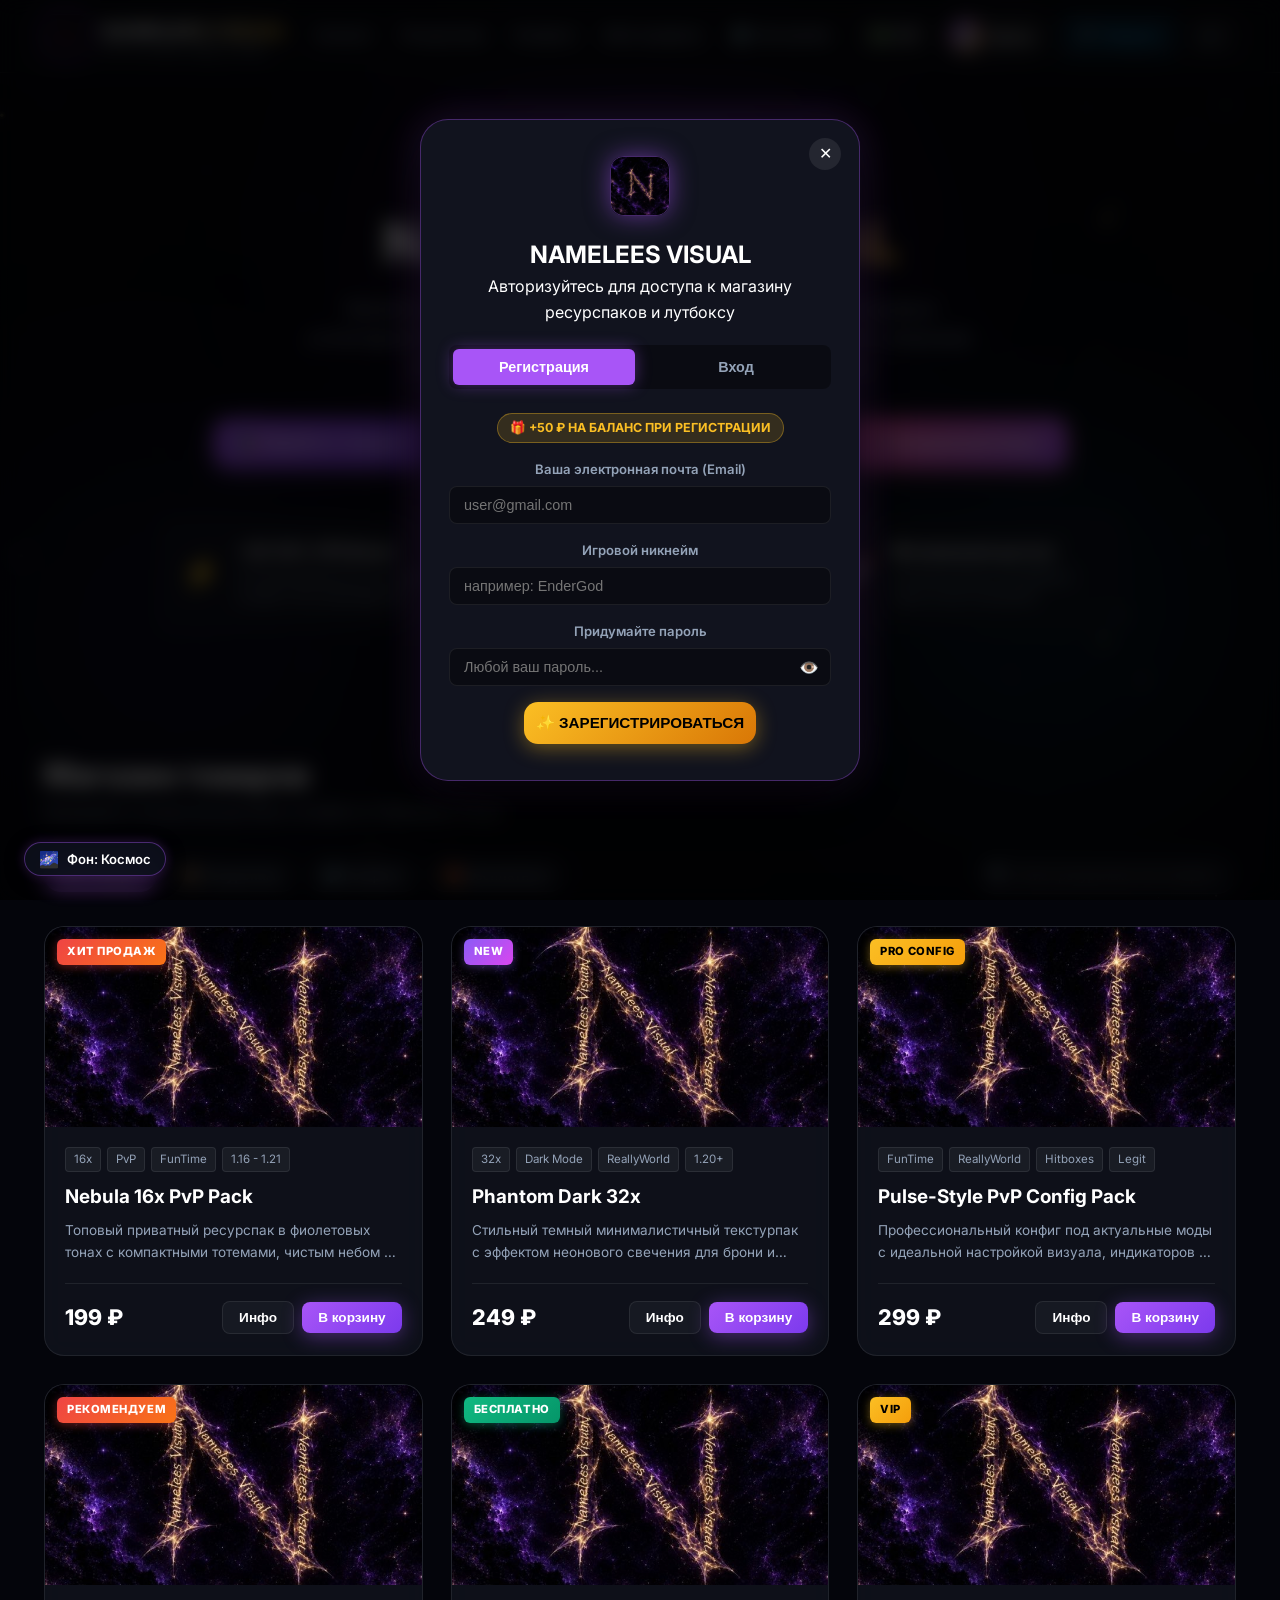
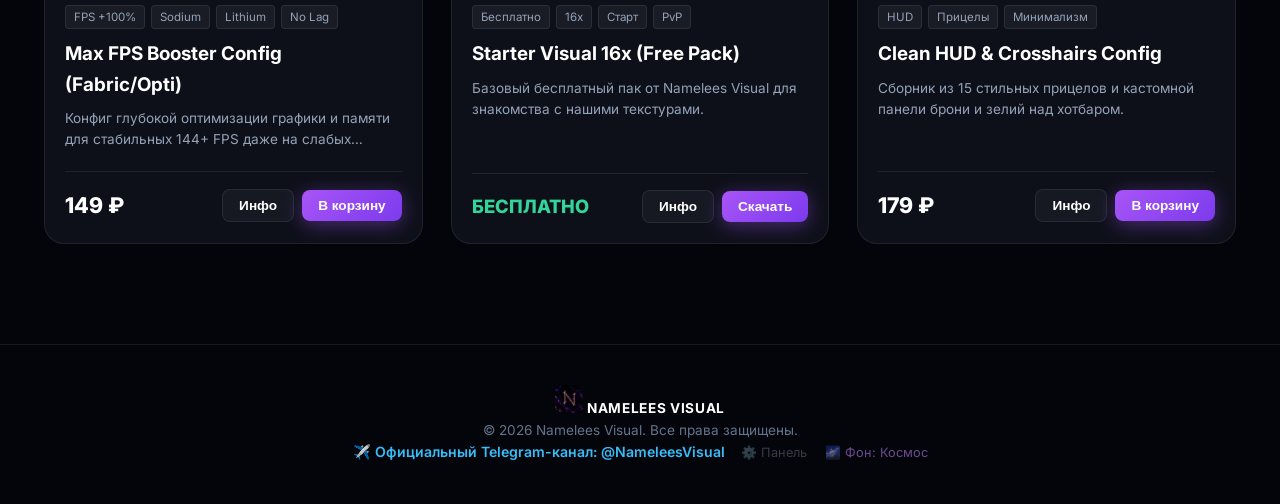
==== commit dc96baec: "Add files via upload" ====
--- a/index.html
+++ b/index.html
@@ -56,6 +56,9 @@
           if (data && data.success) {
             localStorage.setItem('nv_auth_token', data.token);
             localStorage.setItem('nv_current_user_email', email);
+            if (data.user) {
+              localStorage.setItem('nv_cached_user', JSON.stringify(Object.assign({}, data.user, { balanceRub: data.user.balance, unlockedItems: data.purchases || [] })));
+            }
             window.location.reload();
           } else {
             alert((data && data.message) ? data.message : 'Ошибка входа');
@@ -88,6 +91,9 @@
           if (data && data.success) {
             localStorage.setItem('nv_auth_token', data.token);
             localStorage.setItem('nv_current_user_email', email);
+            if (data.user) {
+              localStorage.setItem('nv_cached_user', JSON.stringify(Object.assign({}, data.user, { balanceRub: data.user.balance, unlockedItems: [] })));
+            }
             window.location.reload();
           } else {
             alert((data && data.message) ? data.message : 'Ошибка регистрации');
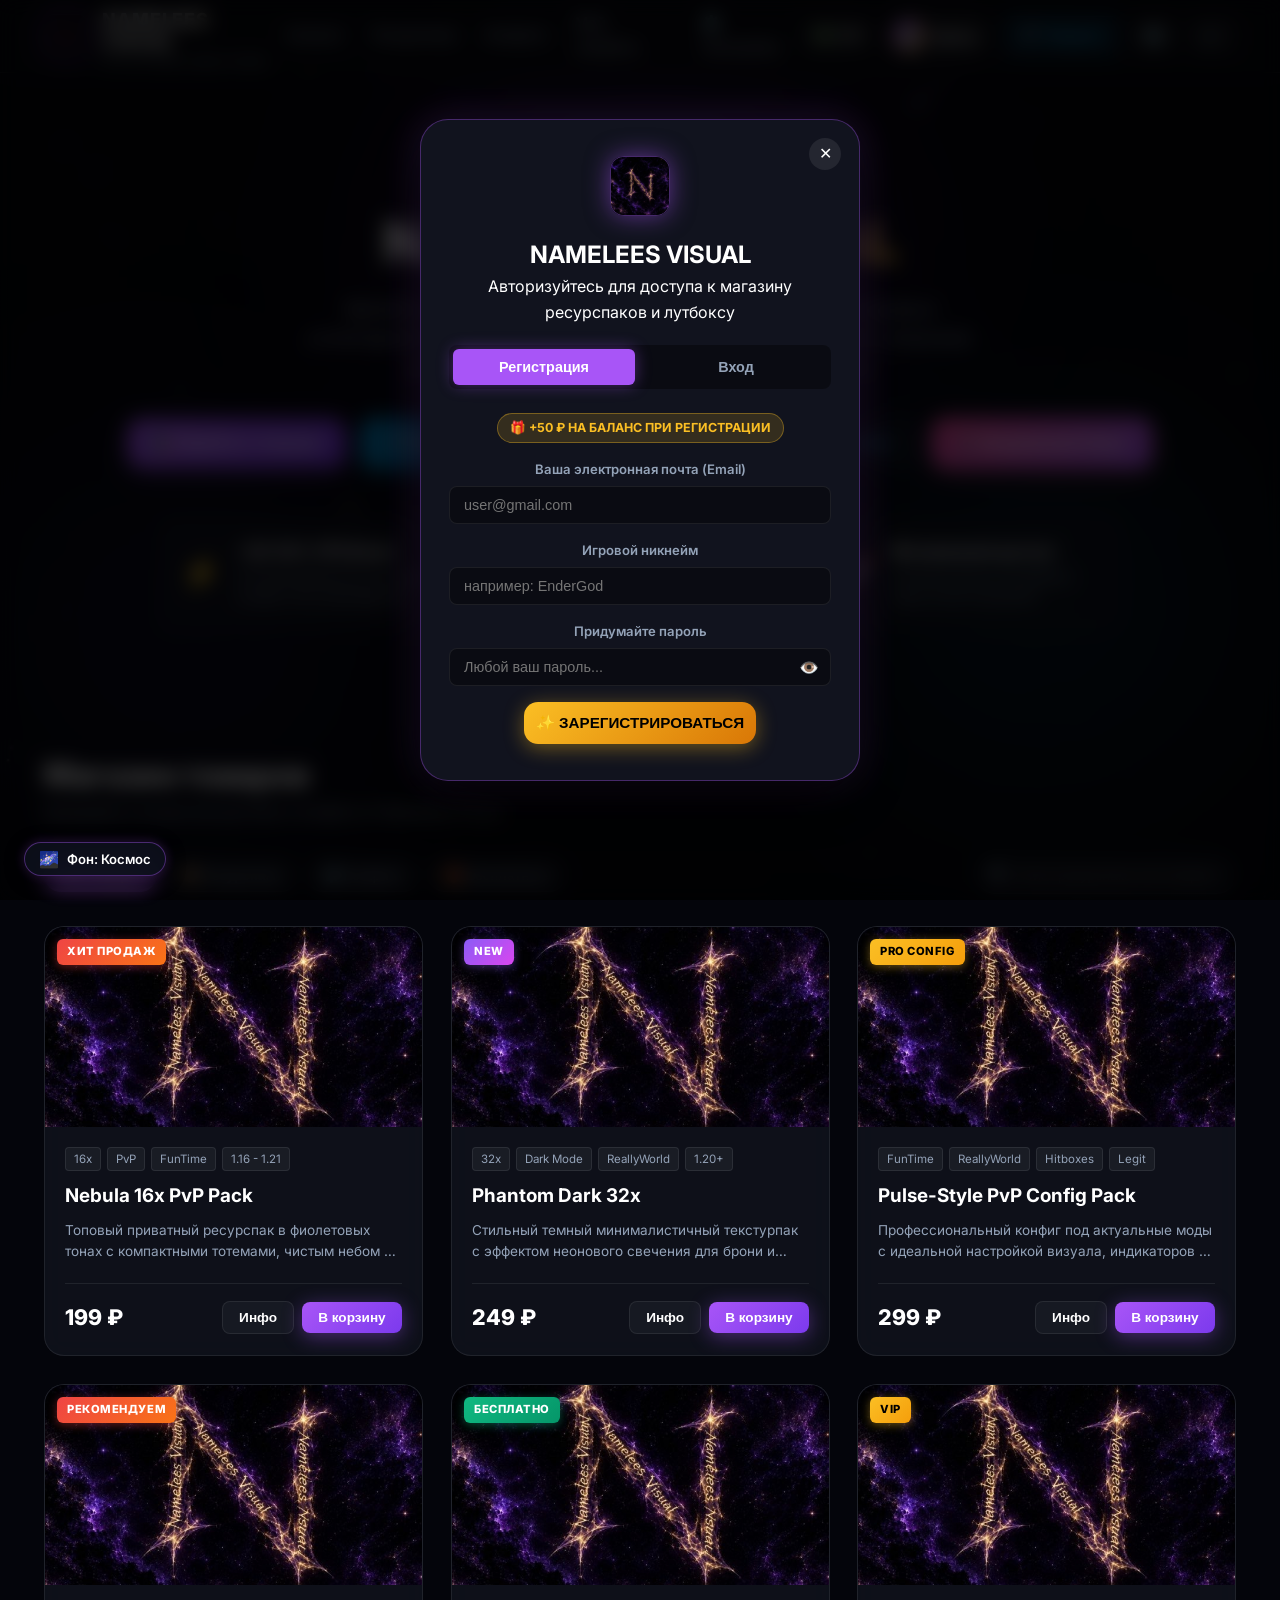
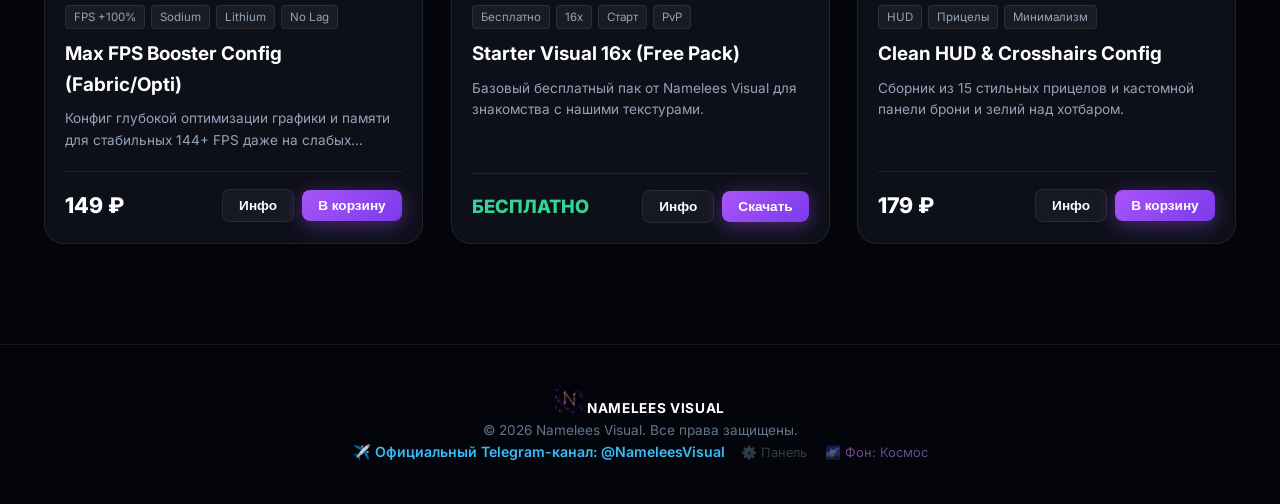
==== commit 82fcc425: "Add files via upload" ====
--- a/index.html
+++ b/index.html
@@ -149,6 +149,11 @@
           <span>Telegram</span>
         </a>
 
+        <!-- Settings Button -->
+        <a href="settings.html" class="header-settings-btn" title="Настройки аккаунта">
+          <span>⚙️</span>
+        </a>
+
         <!-- Cart Button -->
         <button class="cart-header-btn" onclick="window.app.openCart()">
           <span>🛒</span>
@@ -182,6 +187,9 @@
         </a>
         <a href="profile.html" class="action-btn gold-btn">
           👤 Мой профиль
+        </a>
+        <a href="settings.html" class="action-btn outline-btn" style="border-color: rgba(56, 189, 248, 0.4); color: #38bdf8;">
+          ⚙️ Настройки
         </a>
         <a href="profile.html#bonus" class="action-btn bonus-btn">
           🎡 Ежедневный бонус
@@ -910,6 +918,35 @@
     </div>
   </footer>
 
+  <!-- ================================================================
+       Mobile Bottom Navigation Bar (App Bar)
+       ================================================================ -->
+  <nav class="mobile-bottom-nav" aria-label="Мобильная навигация">
+    <a href="index.html#shop" class="mobile-nav-item active" id="mnav-shop">
+      <span class="mnav-icon">🛍️</span>
+      <span class="mnav-label">Каталог</span>
+    </a>
+    <a href="profile.html#bonus" class="mobile-nav-item" id="mnav-bonus">
+      <span class="mnav-icon">🎡</span>
+      <span class="mnav-label">Бонус</span>
+    </a>
+    <button type="button" class="mobile-nav-item" id="mnav-cart" onclick="if(window.app){window.app.openCart();}">
+      <span class="mnav-icon-wrap">
+        <span class="mnav-icon">🛒</span>
+        <span class="mnav-cart-badge" id="mobile-cart-badge" style="display: none;">0</span>
+      </span>
+      <span class="mnav-label">Корзина</span>
+    </button>
+    <a href="profile.html" class="mobile-nav-item" id="mnav-profile">
+      <span class="mnav-icon">👤</span>
+      <span class="mnav-label">Профиль</span>
+    </a>
+    <a href="settings.html" class="mobile-nav-item" id="mnav-settings">
+      <span class="mnav-icon">⚙️</span>
+      <span class="mnav-label">Настройки</span>
+    </a>
+  </nav>
+
   <!-- Scripts -->
   <script src="js/products-data.js?v=20260919_17"></script>
   <script src="js/space-bg.js?v=20260919_17"></script>
--- a/css/style.css
+++ b/css/style.css
@@ -33,10 +33,16 @@
   --transition-normal: 0.3s cubic-bezier(0.16, 1, 0.3, 1);
 }
 
+html {
+  scroll-behavior: smooth;
+  -webkit-text-size-adjust: 100%;
+}
+
 * {
   margin: 0;
   padding: 0;
   box-sizing: border-box;
+  -webkit-tap-highlight-color: transparent;
 }
 
 body {
@@ -45,12 +51,48 @@
   font-family: var(--font-sans);
   line-height: 1.6;
   overflow-x: hidden;
+  -webkit-font-smoothing: antialiased;
+  -moz-osx-font-smoothing: grayscale;
+  text-rendering: optimizeLegibility;
+  touch-action: pan-y;
   background-image: 
     radial-gradient(circle at 50% -10%, rgba(168, 85, 247, 0.18) 0%, transparent 50%),
     radial-gradient(circle at 100% 40%, rgba(147, 51, 234, 0.08) 0%, transparent 40%),
     radial-gradient(circle at 0% 80%, rgba(251, 191, 36, 0.05) 0%, transparent 40%);
   background-attachment: fixed;
   min-height: 100vh;
+}
+
+/* Eliminate 300ms mobile tap delay */
+a, button, input, select, textarea, .action-btn, .nav-link, .quick-nav-pill, .mobile-nav-item, .product-card, .header-settings-btn {
+  touch-action: manipulation;
+}
+
+/* GPU Hardware Acceleration for smooth 60fps animations */
+.product-card,
+.action-btn,
+.balance-pill,
+.header-user-btn,
+.cart-header-btn,
+.header-settings-btn,
+.profile-sidebar-card,
+.profile-action-card,
+.settings-box-card {
+  transform: translateZ(0);
+  -webkit-transform: translateZ(0);
+  backface-visibility: hidden;
+  -webkit-backface-visibility: hidden;
+}
+
+/* Modern rendering optimization: only render items when scrolled near viewport */
+.product-card {
+  content-visibility: auto;
+  contain-intrinsic-size: 0 420px;
+}
+
+.review-card {
+  content-visibility: auto;
+  contain-intrinsic-size: 0 160px;
 }
 
 /* Custom Scrollbar */
@@ -274,6 +316,31 @@
   justify-content: center;
 }
 
+.header-settings-btn {
+  display: inline-flex;
+  align-items: center;
+  justify-content: center;
+  background: rgba(255, 255, 255, 0.06);
+  border: 1px solid var(--border-subtle);
+  color: #94a3b8;
+  padding: 8px 12px;
+  border-radius: var(--radius-sm);
+  font-size: 0.95rem;
+  text-decoration: none;
+  transition: var(--transition-fast);
+  line-height: 1;
+  user-select: none;
+  flex-shrink: 0;
+}
+
+.header-settings-btn:hover,
+.header-settings-btn.active {
+  background: rgba(56, 189, 248, 0.15);
+  border-color: #38bdf8;
+  color: #38bdf8;
+  box-shadow: 0 0 12px rgba(56, 189, 248, 0.3);
+}
+
 .admin-header-btn {
   background: transparent;
   border: 1px dashed rgba(255, 255, 255, 0.2);
@@ -1587,6 +1654,123 @@
   .header-actions { gap: 8px; }
 }
 
+/* ===================================================================
+   Mobile Bottom Navigation Bar (App Bar)
+   =================================================================== */
+.mobile-bottom-nav {
+  display: none;
+}
+
+@media (max-width: 768px) {
+  body {
+    padding-bottom: 74px; /* Essential space for fixed mobile bottom bar */
+  }
+
+  /* Optimize glassmorphism blurs on mobile for 60-120fps scrolling */
+  .site-header {
+    backdrop-filter: blur(8px);
+    -webkit-backdrop-filter: blur(8px);
+    background: rgba(9, 10, 16, 0.94);
+  }
+  .product-card,
+  .profile-sidebar-card,
+  .profile-section-card,
+  .settings-box-card {
+    backdrop-filter: blur(6px);
+    -webkit-backdrop-filter: blur(6px);
+  }
+
+  .mobile-bottom-nav {
+    display: flex;
+    position: fixed;
+    bottom: 0;
+    left: 0;
+    right: 0;
+    z-index: 1000;
+    height: 62px;
+    background: rgba(10, 12, 20, 0.96);
+    backdrop-filter: blur(16px);
+    -webkit-backdrop-filter: blur(16px);
+    border-top: 1px solid rgba(255, 255, 255, 0.08);
+    box-shadow: 0 -8px 24px rgba(0, 0, 0, 0.6);
+    padding: 4px 6px calc(4px + env(safe-area-inset-bottom, 0px));
+    justify-content: space-around;
+    align-items: center;
+    transform: translateZ(0);
+    -webkit-transform: translateZ(0);
+  }
+
+  .mobile-nav-item {
+    flex: 1;
+    display: flex;
+    flex-direction: column;
+    align-items: center;
+    justify-content: center;
+    gap: 3px;
+    color: #94a3b8;
+    text-decoration: none;
+    font-size: 0.68rem;
+    font-weight: 600;
+    padding: 6px 0;
+    border-radius: 10px;
+    transition: all 0.2s cubic-bezier(0.4, 0, 0.2, 1);
+    background: transparent;
+    border: none;
+    cursor: pointer;
+    touch-action: manipulation;
+    user-select: none;
+  }
+
+  .mobile-nav-item:active {
+    transform: scale(0.92);
+  }
+
+  .mobile-nav-item.active {
+    color: #c084fc;
+    background: rgba(192, 132, 252, 0.12);
+  }
+
+  .mobile-nav-item#mnav-settings.active {
+    color: #38bdf8;
+    background: rgba(56, 189, 248, 0.12);
+  }
+
+  .mnav-icon-wrap {
+    position: relative;
+    display: inline-flex;
+    align-items: center;
+    justify-content: center;
+  }
+
+  .mnav-icon {
+    font-size: 1.22rem;
+    line-height: 1;
+    display: block;
+  }
+
+  .mnav-cart-badge {
+    position: absolute;
+    top: -6px;
+    right: -10px;
+    background: #ec4899;
+    color: #fff;
+    font-size: 0.65rem;
+    font-weight: 800;
+    min-width: 17px;
+    height: 17px;
+    padding: 0 4px;
+    border-radius: 999px;
+    display: inline-flex;
+    align-items: center;
+    justify-content: center;
+    box-shadow: 0 0 8px rgba(236, 72, 153, 0.7);
+  }
+
+  .space-bg-floating-toggle {
+    bottom: 74px !important;
+  }
+}
+
 @media (max-width: 640px) {
   .container {
     padding-left: 12px;
@@ -1660,6 +1844,11 @@
     padding: 6px 10px;
     font-size: 0.82rem;
   }
+
+  .header-settings-btn {
+    padding: 6px 9px;
+    font-size: 0.85rem;
+  }
 }
 
 @media (max-width: 380px) {
@@ -1681,6 +1870,10 @@
   }
   #header-user-nickname {
     max-width: 42px;
+  }
+  .header-settings-btn {
+    padding: 5px 7px;
+    font-size: 0.8rem;
   }
 }
 
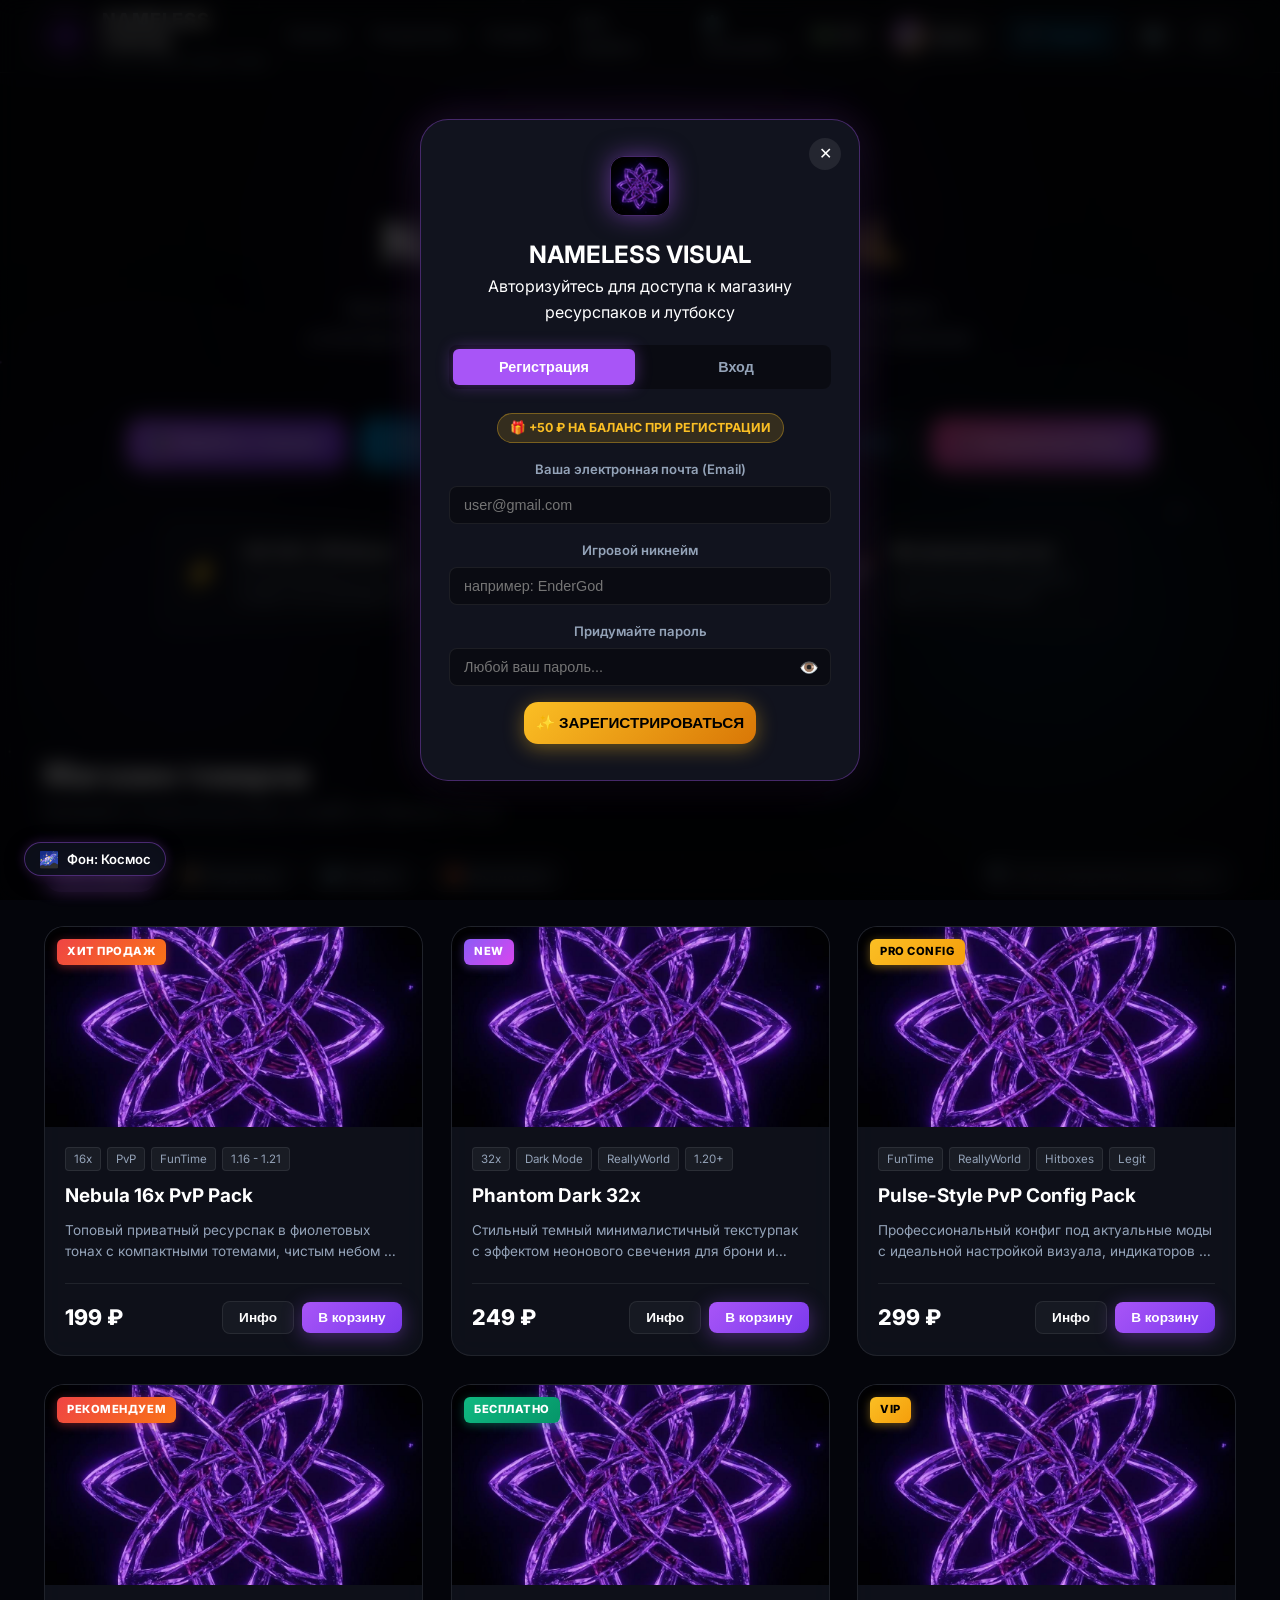
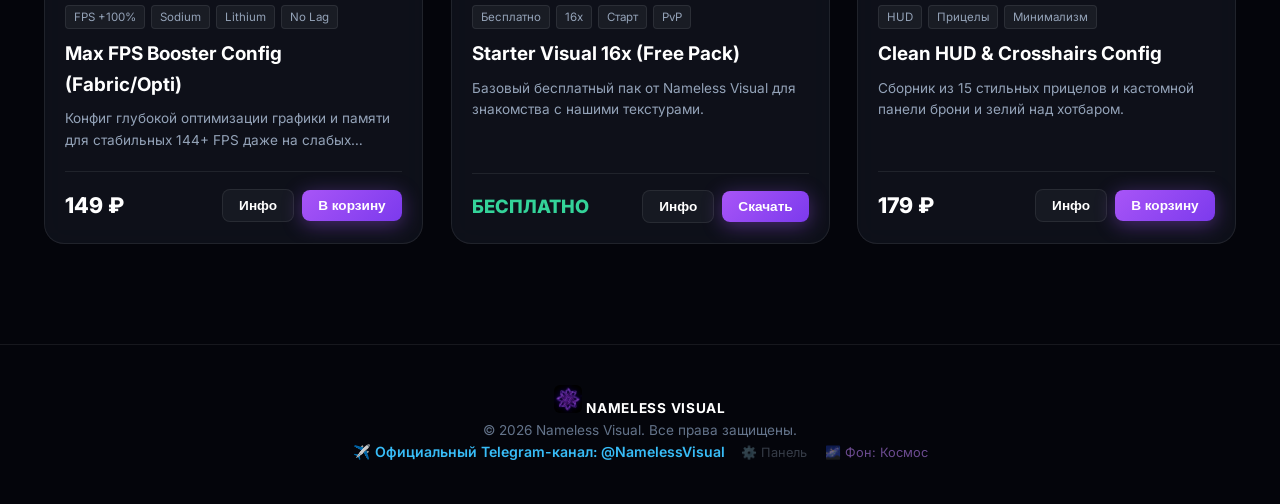
==== commit ef779fe8: "Add files via upload" ====
--- a/index.html
+++ b/index.html
@@ -1,955 +1,955 @@
-<!DOCTYPE html>
-<html lang="ru">
-<head>
-  <meta charset="UTF-8">
-  <meta name="viewport" content="width=device-width, initial-scale=1.0">
-  <title>Namelees Visual — Магазин ресурспаков, конфигов и визуалов для Minecraft</title>
-  <meta name="description" content="Официальный магазин Namelees Visual: приватные ресурспаки, оптимизированные PvP конфиги, ежедневный лутбокс и визуалы нового поколения.">
-  <link rel="icon" type="image/jpeg" href="assets/logo.jpg">
-  
-  <!-- Google Fonts: Inter -->
-  <link rel="preconnect" href="https://fonts.googleapis.com">
-  <link rel="preconnect" href="https://fonts.gstatic.com" crossorigin>
-  <link href="https://fonts.googleapis.com/css2?family=Inter:wght@400;500;600;700;800;900&display=swap" rel="stylesheet">
-  
-  <link rel="stylesheet" href="css/style.css?v=20260919_17">
-  <script>
-    function switchAuthTab(tab) {
-      var regBtn = document.getElementById('auth-tab-btn-register');
-      var loginBtn = document.getElementById('auth-tab-btn-login');
-      var regForm = document.getElementById('auth-form-register');
-      var loginForm = document.getElementById('auth-form-login');
-      if (tab === 'login') {
-        if (loginBtn) loginBtn.classList.add('active');
-        if (regBtn) regBtn.classList.remove('active');
-        if (loginForm) loginForm.style.display = 'block';
-        if (regForm) regForm.style.display = 'none';
-      } else {
-        if (regBtn) regBtn.classList.add('active');
-        if (loginBtn) loginBtn.classList.remove('active');
-        if (regForm) regForm.style.display = 'block';
-        if (loginForm) loginForm.style.display = 'none';
-      }
-    }
-    function closeAuthModal() {
-      var modal = document.getElementById('auth-modal-backdrop');
-      if (modal) modal.classList.remove('active');
-    }
-    function handleAuthLoginSubmit(e) {
-      if (e) e.preventDefault();
-      var emailEl = document.getElementById('login-email');
-      var passEl = document.getElementById('login-password');
-      var email = emailEl ? emailEl.value.trim().toLowerCase() : '';
-      var pass = passEl ? passEl.value.trim() : '';
-      if (!email || !pass) {
-        alert('Введите почту и пароль!');
-        return;
-      }
-      if (window.app && typeof window.app.loginUser === 'function') {
-        window.app.loginUser(email, pass);
-      } else {
-        fetch('/api/login', {
-          method: 'POST',
-          headers: { 'Content-Type': 'application/json' },
-          body: JSON.stringify({ email: email, password: pass })
-        }).then(function(r) { return r.json(); }).then(function(data) {
-          if (data && data.success) {
-            localStorage.setItem('nv_auth_token', data.token);
-            localStorage.setItem('nv_current_user_email', email);
-            if (data.user) {
-              localStorage.setItem('nv_cached_user', JSON.stringify(Object.assign({}, data.user, { balanceRub: data.user.balance, unlockedItems: data.purchases || [] })));
-            }
-            window.location.reload();
-          } else {
-            alert((data && data.message) ? data.message : 'Ошибка входа');
-          }
-        }).catch(function() {
-          alert('Ошибка соединения с сервером');
-        });
-      }
-    }
-    function handleAuthRegisterSubmit(e) {
-      if (e) e.preventDefault();
-      var emailEl = document.getElementById('reg-email');
-      var passEl = document.getElementById('reg-password');
-      var nickEl = document.getElementById('reg-nickname');
-      var email = emailEl ? emailEl.value.trim().toLowerCase() : '';
-      var pass = passEl ? passEl.value.trim() : '';
-      var nick = nickEl ? nickEl.value.trim() : '';
-      if (!email || !pass) {
-        alert('Заполните обязательные поля!');
-        return;
-      }
-      if (window.app && typeof window.app.registerUser === 'function') {
-        window.app.registerUser(email, pass, nick);
-      } else {
-        fetch('/api/register', {
-          method: 'POST',
-          headers: { 'Content-Type': 'application/json' },
-          body: JSON.stringify({ email: email, password: pass, nickname: nick })
-        }).then(function(r) { return r.json(); }).then(function(data) {
-          if (data && data.success) {
-            localStorage.setItem('nv_auth_token', data.token);
-            localStorage.setItem('nv_current_user_email', email);
-            if (data.user) {
-              localStorage.setItem('nv_cached_user', JSON.stringify(Object.assign({}, data.user, { balanceRub: data.user.balance, unlockedItems: [] })));
-            }
-            window.location.reload();
-          } else {
-            alert((data && data.message) ? data.message : 'Ошибка регистрации');
-          }
-        }).catch(function() {
-          alert('Ошибка соединения с сервером');
-        });
-      }
-    }
-  </script>
-</head>
-<body>
-
-  <!-- ================================================================
-       Header / Navbar
-       ================================================================ -->
-  <header class="site-header">
-    <div class="container header-inner">
-      <a href="#" class="brand-logo-link">
-        <img src="assets/logo.jpg" alt="Namelees Visual Logo" class="header-logo-img">
-        <div class="brand-title-wrap">
-          <span class="brand-name">Namelees Visual</span>
-          <span class="brand-subtitle">PvP & Visual Mod Store</span>
-        </div>
-      </a>
-
-      <nav class="main-nav">
-        <a href="#shop" class="nav-link">Каталог</a>
-        <a href="#shop" onclick="window.app.activeFilter='resourcepack'; window.app.renderProducts();" class="nav-link">Ресурспаки</a>
-        <a href="#shop" onclick="window.app.activeFilter='config'; window.app.renderProducts();" class="nav-link">Конфиги</a>
-        <a href="profile.html" class="nav-link">Мой профиль</a>
-        <a href="settings.html" class="nav-link">⚙️ Настройки</a>
-      </nav>
-
-      <div class="header-actions">
-
-        <!-- Balance Rubles -->
-        <div class="balance-pill" onclick="window.app.openTopupModal()" title="Ваш баланс (нажмите для пополнения)">
-          <span>💵</span>
-          <span id="header-balance-amount">0&nbsp;₽</span>
-        </div>
-
-        <!-- User Profile Button / Login Button -->
-        <button type="button" class="header-user-btn" id="header-user-profile-btn" onclick="if(window.app){window.app.handleHeaderUserClick();}else{document.getElementById('auth-modal-backdrop').classList.add('active');}" title="Мой профиль / Вход">
-          <img id="header-user-avatar-img" src="" alt="Avatar" style="width: 28px; height: 28px; border-radius: 50%; object-fit: cover; display: none;">
-          <span class="user-avatar-circle" id="header-user-avatar-char">👤</span>
-          <span id="header-user-nickname">Войти</span>
-        </button>
-
-        <!-- Telegram Channel Link -->
-        <a href="https://t.me/NameleesVisual" target="_blank" rel="noopener noreferrer" class="telegram-header-btn" title="Наш Telegram-канал">
-          <span>✈️</span>
-          <span>Telegram</span>
-        </a>
-
-        <!-- Settings Button -->
-        <a href="settings.html" class="header-settings-btn" title="Настройки аккаунта">
-          <span>⚙️</span>
-        </a>
-
-        <!-- Cart Button -->
-        <button class="cart-header-btn" onclick="window.app.openCart()">
-          <span>🛒</span>
-          <span id="header-cart-count" class="cart-badge-count" style="display: none;">0</span>
-        </button>
-      </div>
-    </div>
-  </header>
-
-  <!-- ================================================================
-       Hero Section
-       ================================================================ -->
-  <section class="hero-section">
-    <div class="container">
-      <div class="hero-badge-wrap">
-        <span>⚡ НОВЫЙ УРОВЕНЬ ВИЗУАЛА • MINECRAFT & PVP</span>
-      </div>
-      <h1 class="hero-title">
-        <span class="text-gradient">NAMELEES VISUAL</span>
-      </h1>
-      <p class="hero-desc">
-        Nameless Visual – Лучший бесплатный вспомогательно визуально утилитарный мод. Мы стараемся сделать как можно красивый, полезный, оптимизированный мод для комфорта вашей игры.
-      </p>
-
-      <div class="hero-actions">
-        <a href="#shop" class="action-btn primary-btn">
-          🛍️ Перейти к товарам
-        </a>
-        <a href="https://t.me/NameleesVisual" target="_blank" rel="noopener noreferrer" class="action-btn telegram-btn">
-          ✈️ Telegram-канал
-        </a>
-        <a href="profile.html" class="action-btn gold-btn">
-          👤 Мой профиль
-        </a>
-        <a href="settings.html" class="action-btn outline-btn" style="border-color: rgba(56, 189, 248, 0.4); color: #38bdf8;">
-          ⚙️ Настройки
-        </a>
-        <a href="profile.html#bonus" class="action-btn bonus-btn">
-          🎡 Ежедневный бонус
-        </a>
-      </div>
-
-      <!-- Hero Stats Highlights -->
-      <div class="hero-stats-row">
-        <div class="stat-card">
-          <div class="stat-icon">⚡</div>
-          <div>
-            <div class="stat-title">+30-50% FPS Boost</div>
-            <div class="stat-desc">Оптимизированные текстуры и конфиги без микрофризов</div>
-          </div>
-        </div>
-        <div class="stat-card">
-          <div class="stat-icon">🎯</div>
-          <div>
-            <div class="stat-title">Чистый PvP-обзор</div>
-            <div class="stat-desc">Компактные тотемы, низкий огонь и четкие индикаторы</div>
-          </div>
-        </div>
-        <div class="stat-card">
-          <div class="stat-icon">🚀</div>
-          <div>
-            <div class="stat-title">Мгновенный доступ</div>
-            <div class="stat-desc">Автоматическое скачивание сразу после получения</div>
-          </div>
-        </div>
-      </div>
-    </div>
-  </section>
-
-  <!-- ================================================================
-       Shop Section
-       ================================================================ -->
-  <section class="shop-section" id="shop">
-    <div class="container">
-      <div class="section-header">
-        <div>
-          <h2 class="section-title">Магазин товаров</h2>
-          <p class="section-subtitle">Выбирайте готовые ресурспаки и конфиги от Namelees Visual</p>
-        </div>
-      </div>
-
-      <!-- Controls: Filters & Search -->
-      <div class="shop-controls">
-        <div class="filter-pills-row">
-          <button class="filter-pill active" data-filter="all">Все товары</button>
-          <button class="filter-pill" data-filter="resourcepack">📦 Ресурспаки</button>
-          <button class="filter-pill" data-filter="config">⚙️ Конфиги</button>
-          <button class="filter-pill" data-filter="free">🎁 Бесплатные</button>
-        </div>
-
-        <div class="search-box">
-          <span class="search-icon-wrap">🔍</span>
-          <input type="text" id="search-input" class="search-input" placeholder="Поиск ресурспака или конфига...">
-        </div>
-      </div>
-
-      <!-- Dynamic Products Grid -->
-      <div class="products-grid" id="products-grid">
-        <!-- Will be generated by app.js -->
-      </div>
-    </div>
-  </section>
-
-  <!-- ================================================================
-       MODAL: Product Detail & Screenshots Preview
-       ================================================================ -->
-  <div class="modal-backdrop" id="product-modal-backdrop">
-    <div class="modal-window" id="product-detail-modal">
-      <button class="modal-close-btn" onclick="window.app.closeAllModals()">✕</button>
-      
-      <div class="product-modal-hero">
-        <img src="assets/logo.jpg" alt="Preview" class="modal-main-img" id="modal-main-image">
-        <div class="thumbnails-strip" id="modal-thumbnails-strip">
-          <!-- Thumbnails loaded by JS -->
-        </div>
-      </div>
-
-      <div class="product-modal-body">
-        <div class="flex items-center justify-between mb-2">
-          <span class="text-sm font-semibold text-purple-400" id="modal-product-category">Ресурспак</span>
-          <div id="modal-product-tags" class="flex gap-1"></div>
-        </div>
-
-        <h2 id="modal-product-title" class="text-2xl font-bold mb-3">Название товара</h2>
-        <p id="modal-product-desc" class="text-secondary text-sm mb-4 leading-relaxed"></p>
-
-        <div id="modal-product-features"></div>
-
-        <div class="card-footer mt-6">
-          <div id="modal-product-price"></div>
-          <button id="modal-buy-btn" class="action-btn primary-btn">
-            🛒 В КОРЗИНУ
-          </button>
-        </div>
-      </div>
-    </div>
-  </div>
-
-  <!-- ================================================================
-       MODAL: Shopping Cart Drawer
-       ================================================================ -->
-  <div class="modal-backdrop" id="cart-modal-backdrop">
-    <div class="modal-window cart-modal-window">
-      <button class="modal-close-btn" onclick="window.app.closeAllModals()">✕</button>
-
-      <h2 class="text-xl font-bold mb-4">🛒 Ваша корзина</h2>
-      <div id="cart-items-container">
-        <!-- Rendered by JS -->
-      </div>
-
-      <div id="cart-summary-block" class="cart-summary-block">
-        <div class="cart-summary-row">
-          <span>Сумма:</span>
-          <span id="cart-subtotal">0 ₽</span>
-        </div>
-
-        <div class="cart-summary-row" id="cart-discount-row" style="display: none; color: #34d399;">
-          <span>Скидка по промокоду:</span>
-          <span id="cart-discount-amount">-0 ₽</span>
-        </div>
-
-        <div class="cart-summary-row" id="cart-balance-row" style="color: #fbbf24; border-top: 1px dashed rgba(255,255,255,0.1); padding-top: 8px; margin-top: 8px;">
-          <span>Ваш баланс:</span>
-          <span id="cart-user-balance-text">150 ₽</span>
-        </div>
-
-        <!-- Promo input -->
-        <div class="promo-input-wrap">
-          <input type="text" id="promo-code-input" class="form-input" placeholder="Промокод (напр. NAMELEES)">
-          <button class="action-btn outline-btn btn-sm" onclick="window.app.applyPromo(document.getElementById('promo-code-input').value)">
-            Применить
-          </button>
-        </div>
-
-        <div class="cart-summary-row total-row">
-          <span>Итого к оплате:</span>
-          <span id="cart-final-total">0 ₽</span>
-        </div>
-
-        <button class="action-btn primary-btn w-full mt-4" id="cart-checkout-btn" onclick="window.app.checkout()">
-          ⚡ Оплатить заказ
-        </button>
-      </div>
-    </div>
-  </div>
-
-  <!-- ================================================================
-       MODAL: Admin Login / Password Protection
-       ================================================================ -->
-  <div class="modal-backdrop" id="admin-login-modal-backdrop">
-    <div class="modal-window" style="max-width: 420px; text-align: center; padding: 36px 28px;">
-      <button class="modal-close-btn" onclick="window.app.closeAllModals()">✕</button>
-      
-      <div style="font-size: 44px; margin-bottom: 12px;">🔒</div>
-      <h2 class="text-xl font-bold mb-2">Панель администратора</h2>
-      <p class="text-secondary text-xs mb-5">Введите пароль для управления товарами, ценами и фотографиями ресурспаков.</p>
-
-      <form onsubmit="event.preventDefault(); window.app.submitAdminLogin();">
-        <div style="position: relative; margin-bottom: 16px;">
-          <input type="password" id="admin-password-input" class="form-input" placeholder="Введите пароль..." autocomplete="current-password" autofocus style="padding-right: 42px;">
-          <button type="button" onclick="window.app.togglePasswordVisibility()" style="position: absolute; right: 12px; top: 50%; transform: translateY(-50%); background: none; border: none; color: var(--text-muted); cursor: pointer;" title="Показать/скрыть пароль">👁️</button>
-        </div>
-
-        <button type="submit" class="action-btn primary-btn w-full mb-2">
-          🔑 ВОЙТИ В РЕДАКТОР
-        </button>
-      </form>
-
-      <div class="text-xs text-muted mt-3">
-        Пароль по умолчанию: <code style="color: #fbbf24; font-weight: bold;">admin123</code> (его можно сменить внутри)
-      </div>
-    </div>
-  </div>
-
-  <!-- ================================================================
-       MODAL: Admin Panel & Photo Manager
-       ================================================================ -->
-  <div class="modal-backdrop" id="admin-modal-backdrop">
-    <div class="modal-window admin-modal-window">
-      <button class="modal-close-btn" onclick="window.app.closeAllModals()">✕</button>
-
-      <div class="flex items-center justify-between mb-4 flex-wrap gap-2">
-        <div>
-          <h2 class="text-xl font-bold">⚙️ Управление товарами и фото</h2>
-          <p class="text-sm text-secondary">Прикрепляйте скриншоты со своего компьютера, редактируйте цены и описания</p>
-        </div>
-        <div class="flex gap-2 items-center flex-wrap">
-          <button class="action-btn primary-btn btn-xs" onclick="window.app.toggleAdminUsersView()" id="admin-toggle-users-btn" title="Посмотреть список всех игроков и их балансы">
-            👥 База игроков
-          </button>
-          <button class="action-btn primary-btn btn-xs" onclick="window.app.toggleAdminPromosView()" id="admin-toggle-promos-btn" title="База промокодов и процентных скидок на пополнение">
-            🎟️ База промокодов
-          </button>
-          <button class="action-btn primary-btn btn-xs" onclick="window.app.toggleAdminRouletteView()" id="admin-toggle-roulette-btn" title="Настройка выпадающих призов и шансов рулетки">
-            🎡 Призы рулетки
-          </button>
-          <button class="action-btn outline-btn btn-xs" onclick="window.app.forceSyncProductsToServer()" title="Сохранить текущий каталог товаров на сервер для всех телефонов и ПК">
-            ☁️ Синхронизировать
-          </button>
-          <button class="action-btn outline-btn btn-xs" onclick="window.app.promptChangePassword()" title="Сменить пароль администратора">
-            🔑 Пароль
-          </button>
-          <button class="action-btn outline-btn btn-xs" onclick="window.app.exportCatalogJson()" title="Сохранить резервную копию каталога">
-            💾 Экспорт
-          </button>
-          <button class="action-btn danger-btn btn-xs" onclick="window.app.resetToDefaultCatalog()" title="Сбросить все товары к стандартным">
-            Сброс
-          </button>
-          <button class="action-btn outline-btn btn-xs" onclick="window.app.logoutAdmin()" title="Выйти из режима администратора">
-            🚪 Выйти
-          </button>
-        </div>
-      </div>
-
-      <div class="admin-layout-grid">
-        <!-- Products list column -->
-        <div class="admin-sidebar">
-          <div class="flex items-center justify-between mb-3">
-            <span class="text-sm font-bold">Список товаров</span>
-            <button class="action-btn primary-btn btn-xs" onclick="window.app.resetAdminForm()">➕ Новый</button>
-          </div>
-          <div id="admin-products-list" style="max-height: 480px; overflow-y: auto; padding-right: 4px;">
-            <!-- Rendered by JS -->
-          </div>
-        </div>
-
-        <!-- Product Edit / Create Form -->
-        <div class="admin-form-col" id="admin-editor-form">
-          <h3 id="admin-form-title" class="text-lg font-bold mb-3">➕ Добавить новый товар</h3>
-          <input type="hidden" id="admin-prod-id">
-
-          <div class="admin-form-group">
-            <label>Название ресурспака или конфига</label>
-            <input type="text" id="admin-prod-title" class="form-input" placeholder="например: Nebula Pulse 32x PvP">
-          </div>
-
-          <div style="display: grid; grid-template-columns: 1fr 1fr; gap: 12px;">
-            <div class="admin-form-group">
-              <label>Категория</label>
-              <select id="admin-prod-category" class="form-input" style="background:#11131e; color:#fff;">
-                <option value="resourcepack">Ресурспак (Resource Pack)</option>
-                <option value="config">Конфиг (Config)</option>
-                <option value="mod">Мод / Визуал (Mod/Visual)</option>
-              </select>
-            </div>
-            <div class="admin-form-group">
-              <label>Цена в ₽ (0 = Бесплатно)</label>
-              <input type="number" id="admin-prod-price" class="form-input" value="199" min="0">
-            </div>
-          </div>
-
-          <div style="display: grid; grid-template-columns: 1fr 1fr; gap: 12px;">
-            <div class="admin-form-group">
-              <label>Бейдж на карточке</label>
-              <input type="text" id="admin-prod-badge" class="form-input" placeholder="ХИТ ПРОДАЖ / NEW / PRO">
-            </div>
-            <div class="admin-form-group">
-              <label>Теги (через запятую)</label>
-              <input type="text" id="admin-prod-tags" class="form-input" placeholder="PvP, 16x, FunTime, 1.21">
-            </div>
-          </div>
-
-          <!-- PHOTO ATTACHMENT SECTION -->
-          <div class="admin-form-group">
-            <label>📸 Фотографии и скриншоты товара (показываются покупателям)</label>
-            
-            <div class="file-dropzone-box" onclick="document.getElementById('admin-file-input').click()">
-              <div style="font-size: 28px; margin-bottom: 6px;">📁</div>
-              <strong>Нажмите, чтобы прикрепить фото с вашего компьютера</strong>
-              <div class="text-xs text-muted mt-1">Поддерживаются любые картинки (.png, .jpg, .webp). Можно выбрать сразу несколько!</div>
-              <input type="file" id="admin-file-input" accept="image/*" multiple style="display: none;" onchange="window.app.handlePhotoUpload(this)">
-            </div>
-
-            <!-- Alternative URL input -->
-            <div style="display: flex; gap: 8px; margin-top: 10px;">
-              <input type="url" id="admin-img-url-input" class="form-input" placeholder="Или вставьте прямую ссылку на фото из интернета...">
-              <button type="button" class="action-btn outline-btn btn-sm" onclick="window.app.addPhotoByUrl()">Добавить</button>
-            </div>
-
-            <!-- Preview of attached thumbnails -->
-            <div class="attached-thumbs-grid" id="admin-attached-thumbnails">
-              <!-- Rendered by JS -->
-            </div>
-          </div>
-
-          <div class="admin-form-group">
-            <label>Краткое описание (для витрины магазина)</label>
-            <input type="text" id="admin-prod-shortdesc" class="form-input" placeholder="Компактные мечи, четкие тотемы и темный GUI">
-          </div>
-
-          <div class="admin-form-group">
-            <label>Полное описание (в модальном окне с фото)</label>
-            <textarea id="admin-prod-fulldesc" class="form-input" rows="3" placeholder="Подробное описание ресурспака..."></textarea>
-          </div>
-
-          <div class="admin-form-group">
-            <label>Особенности (каждая с новой строки)</label>
-            <textarea id="admin-prod-features" class="form-input" rows="3" placeholder="Компактный тотем&#10;Оптимизация FPS +30%&#10;Кастомное небо"></textarea>
-          </div>
-
-          <div class="admin-form-group">
-            <label>Ссылка на скачивание архива (Google Drive, Яндекс.Диск, прямая ссылка)</label>
-            <input type="url" id="admin-prod-download" class="form-input" placeholder="https://disk.yandex.ru/d/..." value="https://example.com/download.zip">
-          </div>
-
-          <div class="flex gap-3 mt-4">
-            <button class="action-btn primary-btn flex-grow" onclick="window.app.saveProductFromAdmin()">
-              💾 СОХРАНИТЬ ТОВАР
-            </button>
-            <button class="action-btn outline-btn" onclick="window.app.resetAdminForm()">
-              Очистить форму
-            </button>
-          </div>
-        </div>
-      </div>
-
-      <!-- Admin Users DB View (Toggled) -->
-      <div id="admin-users-view" style="display: none; padding-top: 14px;">
-        <div class="flex items-center justify-between mb-3">
-          <h3 class="text-lg font-bold">👥 Зарегистрированные игроки и балансы (База SQLite)</h3>
-          <button class="action-btn outline-btn btn-xs" onclick="window.app.loadAdminUsers()">🔄 Обновить</button>
-        </div>
-        <div id="admin-users-table-container" style="max-height: 480px; overflow-y: auto; background: rgba(0,0,0,0.3); border-radius: var(--radius-sm); border: 1px solid rgba(255,255,255,0.08); padding: 12px;">
-          <!-- Loaded by JS -->
-        </div>
-      </div>
-
-      <!-- Admin Promocodes DB View (Toggled) -->
-      <div id="admin-promos-view" style="display: none; padding-top: 14px;">
-        <div class="flex items-center justify-between mb-3 flex-wrap gap-2">
-          <div>
-            <h3 class="text-lg font-bold">🎟️ База промокодов (Скидки на пополнение баланса)</h3>
-            <p class="text-xs text-secondary">Игроки вводят промокод в окне пополнения и получают процентную скидку к сумме оплаты</p>
-          </div>
-          <div class="flex gap-2">
-            <button class="action-btn primary-btn btn-xs" onclick="window.app.openPromoEditor()">➕ Добавить промокод</button>
-            <button class="action-btn outline-btn btn-xs" onclick="window.app.loadAdminPromos()">🔄 Обновить</button>
-          </div>
-        </div>
-
-        <!-- Promo Create / Edit Form -->
-        <div id="admin-promo-form-wrap" style="display: none; background: rgba(255,255,255,0.04); border: 1px solid rgba(251, 191, 36, 0.35); border-radius: var(--radius-sm); padding: 14px; margin-bottom: 14px;">
-          <h4 id="admin-promo-form-title" class="font-bold text-sm mb-3" style="color: #fbbf24;">➕ Добавить новый промокод</h4>
-          <input type="hidden" id="admin-promo-id">
-          <div style="display: grid; grid-template-columns: repeat(auto-fit, minmax(180px, 1fr)); gap: 12px;">
-            <div class="admin-form-group" style="margin-bottom: 8px;">
-              <label class="text-xs">Слово / Промокод (латиница или цифры)</label>
-              <input type="text" id="admin-promo-code" class="form-input" placeholder="например: NAMELEES" style="text-transform: uppercase; font-weight: 700;">
-            </div>
-            <div class="admin-form-group" style="margin-bottom: 8px;">
-              <label class="text-xs">Процент скидки (от 1% до 99%)</label>
-              <input type="number" id="admin-promo-discount" class="form-input" placeholder="20" min="1" max="99">
-            </div>
-            <div class="admin-form-group" style="margin-bottom: 8px;">
-              <label class="text-xs">Описание (подсказка)</label>
-              <input type="text" id="admin-promo-desc" class="form-input" placeholder="Скидка 20% на пополнение баланса">
-            </div>
-            <div class="admin-form-group" style="margin-bottom: 8px; display: flex; flex-direction: column; justify-content: center;">
-              <label class="text-xs">Статус промокода</label>
-              <label style="display: flex; align-items: center; gap: 8px; font-size: 0.85rem; cursor: pointer; color: #fff; margin-top: 6px;">
-                <input type="checkbox" id="admin-promo-active" checked style="width: 18px; height: 18px; cursor: pointer;">
-                <span>Включен (активен)</span>
-              </label>
-            </div>
-          </div>
-          <div class="flex gap-2 mt-3">
-            <button type="button" class="action-btn gold-btn btn-sm" onclick="window.app.saveAdminPromo()">💾 Сохранить промокод</button>
-            <button type="button" class="action-btn outline-btn btn-sm" onclick="window.app.closePromoEditor()">Отмена</button>
-          </div>
-        </div>
-
-        <div id="admin-promos-table-container" style="max-height: 480px; overflow-y: auto; background: rgba(0,0,0,0.3); border-radius: var(--radius-sm); border: 1px solid rgba(255,255,255,0.08); padding: 12px;">
-          <!-- Loaded by JS -->
-        </div>
-      </div>
-
-      <!-- Admin Roulette Items DB View (Toggled) -->
-      <div id="admin-roulette-view" style="display: none; padding-top: 14px;">
-        <div class="flex items-center justify-between mb-3 flex-wrap gap-2">
-          <div>
-            <h3 class="text-lg font-bold">🎡 Настройка предметов рулетки (Ежедневный бонус)</h3>
-            <p class="text-xs text-secondary">Редактируйте призы, настраивайте шансы выпадения (веса), суммы начисления и редкость</p>
-          </div>
-          <div class="flex gap-2">
-            <button class="action-btn primary-btn btn-xs" onclick="window.app.openRouletteItemEditor()">➕ Добавить предмет</button>
-            <button class="action-btn outline-btn btn-xs" onclick="window.app.resetAdminRouletteItems()" title="Сбросить все призы рулетки к исходным 8 секторам">🔄 Сброс к стандартным</button>
-            <button class="action-btn outline-btn btn-xs" onclick="window.app.loadAdminRouletteItems()">🔄 Обновить</button>
-          </div>
-        </div>
-
-        <!-- Roulette Item Create / Edit Form -->
-        <div id="admin-roulette-form-wrap" style="display: none; background: rgba(255,255,255,0.04); border: 1px solid rgba(56, 189, 248, 0.35); border-radius: var(--radius-sm); padding: 14px; margin-bottom: 14px;">
-          <h4 id="admin-roulette-form-title" class="font-bold text-sm mb-3" style="color: #38bdf8;">➕ Добавить новый приз в рулетку</h4>
-          <input type="hidden" id="admin-roulette-id">
-          <input type="hidden" id="admin-roulette-key">
-          
-          <div style="display: grid; grid-template-columns: repeat(auto-fit, minmax(180px, 1fr)); gap: 12px;">
-            <div class="admin-form-group" style="margin-bottom: 8px;">
-              <label class="text-xs">Тип награды</label>
-              <select id="admin-roulette-type" class="form-input" onchange="window.app.handleRouletteTypeChange()" style="background:#11131e; color:#fff;">
-                <option value="rubles">💵 Рубли на баланс кошелька</option>
-                <option value="promo">🎟️ Скидочный промокод в корзину</option>
-                <option value="item">📦 Конфиг / Ресурспак (в профиль)</option>
-              </select>
-            </div>
-            <div class="admin-form-group" style="margin-bottom: 8px;">
-              <label class="text-xs">Краткое название (на секторе колеса)</label>
-              <input type="text" id="admin-roulette-title" class="form-input" placeholder="например: 100 ₽ или -25%">
-            </div>
-            <div class="admin-form-group" style="margin-bottom: 8px;">
-              <label class="text-xs">Полное название (при победе)</label>
-              <input type="text" id="admin-roulette-fulltitle" class="form-input" placeholder="например: 100 ₽ на баланс кошелька">
-            </div>
-          </div>
-
-          <div style="display: grid; grid-template-columns: repeat(auto-fit, minmax(180px, 1fr)); gap: 12px; margin-top: 6px;">
-            <!-- Amount (rubles) -->
-            <div class="admin-form-group" id="admin-roulette-group-amount" style="margin-bottom: 8px;">
-              <label class="text-xs">Сумма начисления (руб.)</label>
-              <input type="number" id="admin-roulette-amount" class="form-input" placeholder="100" min="1">
-            </div>
-            <!-- Promo code -->
-            <div class="admin-form-group" id="admin-roulette-group-code" style="display: none; margin-bottom: 8px;">
-              <label class="text-xs">Слово промокода (латиница)</label>
-              <input type="text" id="admin-roulette-code" class="form-input" placeholder="NAMELEES" style="text-transform: uppercase; font-weight: 700;">
-            </div>
-            <!-- Promo discount % -->
-            <div class="admin-form-group" id="admin-roulette-group-discount" style="display: none; margin-bottom: 8px;">
-              <label class="text-xs">Процент скидки по промокоду (1-99%)</label>
-              <input type="number" id="admin-roulette-discount" class="form-input" placeholder="20" min="1" max="99">
-            </div>
-            <!-- Rarity -->
-            <div class="admin-form-group" style="margin-bottom: 8px;">
-              <label class="text-xs">Редкость предмета</label>
-              <select id="admin-roulette-rarity" class="form-input" style="background:#11131e; color:#fff;">
-                <option value="common">⚪ Обычный (Common)</option>
-                <option value="uncommon">🟢 Необычный (Uncommon)</option>
-                <option value="rare">🟣 Редкий (Rare)</option>
-                <option value="epic">🔴 Эпический (Epic)</option>
-                <option value="legendary">🟡 Легендарный (Legendary)</option>
-              </select>
-            </div>
-            <!-- Icon emoji -->
-            <div class="admin-form-group" style="margin-bottom: 8px;">
-              <label class="text-xs">Иконка (эмодзи)</label>
-              <input type="text" id="admin-roulette-icon" class="form-input" placeholder="🪙" value="🎁">
-            </div>
-          </div>
-
-          <div style="display: grid; grid-template-columns: repeat(auto-fit, minmax(180px, 1fr)); gap: 12px; margin-top: 6px;">
-            <div class="admin-form-group" style="margin-bottom: 8px;">
-              <label class="text-xs">Вес шанса (чем больше вес, тем выше шанс)</label>
-              <input type="number" id="admin-roulette-weight" class="form-input" placeholder="20" min="1" max="500" value="20">
-            </div>
-            <div class="admin-form-group" style="margin-bottom: 8px;">
-              <label class="text-xs">Порядок на колесе (0..10)</label>
-              <input type="number" id="admin-roulette-order" class="form-input" placeholder="1" value="0">
-            </div>
-            <div class="admin-form-group" style="margin-bottom: 8px;">
-              <label class="text-xs">Цвет фона сектора (HEX)</label>
-              <input type="text" id="admin-roulette-color" class="form-input" placeholder="#172554" value="#172554">
-            </div>
-            <div class="admin-form-group" style="margin-bottom: 8px; display: flex; flex-direction: column; justify-content: center;">
-              <label class="text-xs">Статус сектора</label>
-              <label style="display: flex; align-items: center; gap: 8px; font-size: 0.85rem; cursor: pointer; color: #fff; margin-top: 6px;">
-                <input type="checkbox" id="admin-roulette-active" checked style="width: 18px; height: 18px; cursor: pointer;">
-                <span>Включен в рулетку (активен)</span>
-              </label>
-            </div>
-          </div>
-
-          <div class="flex gap-2 mt-3">
-            <button type="button" class="action-btn primary-btn btn-sm" onclick="window.app.saveAdminRouletteItem()">💾 Сохранить предмет</button>
-            <button type="button" class="action-btn outline-btn btn-sm" onclick="window.app.closeRouletteItemEditor()">Отмена</button>
-          </div>
-        </div>
-
-        <div id="admin-roulette-table-container" style="max-height: 480px; overflow-y: auto; background: rgba(0,0,0,0.3); border-radius: var(--radius-sm); border: 1px solid rgba(255,255,255,0.08); padding: 12px;">
-          <!-- Loaded by JS -->
-        </div>
-      </div>
-    </div>
-  </div>
-
-  <!-- ================================================================
-       MODAL: Order Success
-       ================================================================ -->
-  <div class="modal-backdrop" id="order-success-backdrop">
-    <div class="modal-window" style="max-width: 500px; text-align: center; padding: 36px 24px;">
-      <div style="font-size: 48px; margin-bottom: 12px;">🎉</div>
-      <h2 class="text-2xl font-bold mb-2">Заказ успешно оформлен!</h2>
-      <p class="text-secondary text-sm mb-6">Спасибо за выбор Namelees Visual. Ваши файлы активированы и готовы к скачиванию:</p>
-
-      <div id="order-downloads-list" class="flex flex-col gap-3 mb-6 text-left">
-        <!-- Rendered by JS -->
-      </div>
-
-      <button class="action-btn primary-btn w-full" onclick="window.app.closeAllModals()">
-        ОТЛИЧНО, ПРОДОЛЖИТЬ
-      </button>
-    </div>
-  </div>
-
-  <!-- ================================================================
-       MODAL: Auth Gate (Регистрация / Вход при заходе на сайт)
-       ================================================================ -->
-  <div class="modal-backdrop" id="auth-modal-backdrop">
-    <div class="modal-window" style="max-width: 440px; padding: 36px 28px; text-align: center;">
-      <button type="button" class="modal-close-btn" onclick="closeAuthModal()" title="Закрыть">✕</button>
-      <div style="margin-bottom: 20px;">
-        <img src="assets/logo.jpg" alt="Logo" style="width: 60px; height: 60px; border-radius: 14px; object-fit: cover; margin-bottom: 12px; box-shadow: 0 0 25px rgba(168, 85, 247, 0.5); border: 1px solid var(--border-glow);">
-        <h2 class="text-2xl font-black">NAMELEES VISUAL</h2>
-        <p class="text-xs text-secondary mt-1">Авторизуйтесь для доступа к магазину ресурспаков и лутбоксу</p>
-      </div>
-
-      <div class="auth-tabs-nav">
-        <button type="button" class="auth-tab-btn" id="auth-tab-btn-register" onclick="switchAuthTab('register')">Регистрация</button>
-        <button type="button" class="auth-tab-btn active" id="auth-tab-btn-login" onclick="switchAuthTab('login')">Вход</button>
-      </div>
-
-      <!-- Registration Form -->
-      <form id="auth-form-register" style="display: none;" onsubmit="handleAuthRegisterSubmit(event)">
-        <div class="text-center">
-          <div class="auth-welcome-chip">🎁 +50 ₽ НА БАЛАНС ПРИ РЕГИСТРАЦИИ</div>
-        </div>
-
-        <div class="admin-form-group text-left">
-          <label>Ваша электронная почта (Email)</label>
-          <input type="email" id="reg-email" class="form-input" placeholder="user@gmail.com" autocomplete="email" required>
-        </div>
-
-        <div class="admin-form-group text-left">
-          <label>Игровой никнейм</label>
-          <input type="text" id="reg-nickname" class="form-input" placeholder="например: EnderGod" autocomplete="nickname">
-        </div>
-
-        <div class="admin-form-group text-left">
-          <label>Придумайте пароль</label>
-          <div style="position: relative;">
-            <input type="password" id="reg-password" class="form-input" placeholder="Любой ваш пароль..." required minlength="3" autocomplete="new-password" style="padding-right: 42px;">
-            <button type="button" onclick="if(window.app){window.app.togglePassword('reg-password', this);}else{var p=document.getElementById('reg-password');p.type=p.type==='password'?'text':'password';}" style="position: absolute; right: 12px; top: 50%; transform: translateY(-50%); background: none; border: none; color: var(--text-muted); cursor: pointer; font-size: 16px;" title="Показать пароль">👁️</button>
-          </div>
-        </div>
-
-        <button type="submit" class="action-btn gold-btn w-full mt-3" style="cursor: pointer; padding: 12px; font-weight: 800;">
-          ✨ ЗАРЕГИСТРИРОВАТЬСЯ
-        </button>
-      </form>
-
-      <!-- Login Form -->
-      <form id="auth-form-login" style="display: block;" onsubmit="handleAuthLoginSubmit(event)">
-        <div class="admin-form-group text-left">
-          <label>Ваша почта (Email)</label>
-          <input type="email" id="login-email" class="form-input" placeholder="user@gmail.com" autocomplete="username" required>
-        </div>
-
-        <div class="admin-form-group text-left">
-          <label>Пароль</label>
-          <div style="position: relative;">
-            <input type="password" id="login-password" class="form-input" placeholder="Ваш пароль..." autocomplete="current-password" required style="padding-right: 42px;">
-            <button type="button" onclick="if(window.app){window.app.togglePassword('login-password', this);}else{var p=document.getElementById('login-password');p.type=p.type==='password'?'text':'password';}" style="position: absolute; right: 12px; top: 50%; transform: translateY(-50%); background: none; border: none; color: var(--text-muted); cursor: pointer; font-size: 16px;" title="Показать пароль">👁️</button>
-          </div>
-        </div>
-
-        <button type="submit" id="auth-submit-login-btn" class="action-btn primary-btn w-full mt-4" style="cursor: pointer; padding: 12px; font-weight: 800;">
-          🚀 ВОЙТИ В АККАУНТ
-        </button>
-      </form>
-    </div>
-  </div>
-
-  <!-- ================================================================
-       MODAL: Profile Page (Мой профиль в стиле pulsevisuals.pro)
-       ================================================================ -->
-  <div class="modal-backdrop" id="profile-modal-backdrop">
-    <div class="modal-window profile-modal-window">
-      <button class="modal-close-btn" onclick="window.app.closeAllModals()">✕</button>
-
-      <div class="profile-banner-hero">
-        <div class="profile-user-card">
-          <div class="profile-user-left">
-            <div class="profile-large-avatar" id="prof-avatar-char">U</div>
-            <div>
-              <div class="flex items-center gap-2">
-                <h2 class="text-2xl font-black text-white" id="prof-nickname">Игрок</h2>
-                <span class="product-badge badge-pro" id="prof-status" style="position:static; margin-left: 6px;">ИГРОК</span>
-              </div>
-              <div class="text-xs text-secondary mt-1" id="prof-email">user@mail.ru</div>
-              <div class="text-xs text-muted mt-1">Регистрация: <span id="prof-reg-date">18.09.2026</span></div>
-            </div>
-          </div>
-
-          <div class="profile-balance-widget">
-            <div class="profile-balance-label">Текущий баланс</div>
-            <div class="profile-balance-val" id="prof-balance">150 ₽</div>
-            <button class="action-btn gold-btn btn-xs mt-2 w-full" onclick="window.app.openTopupModal()">
-              💳 Пополнить баланс
-            </button>
-          </div>
-        </div>
-      </div>
-
-      <!-- Navigation Tabs -->
-      <div class="profile-nav-tabs-row">
-        <button class="profile-nav-tab active" id="prof-tab-btn-items" onclick="window.app.switchProfileTab('items')">
-          📦 Мои ресурспаки и конфиги
-        </button>
-        <button class="profile-nav-tab" id="prof-tab-btn-drops" onclick="window.app.switchProfileTab('drops')">
-          🎁 Награды из рулетки
-        </button>
-        <button class="profile-nav-tab" style="color: #f87171; margin-left: auto;" onclick="window.app.logoutUser()">
-          🚪 Выйти
-        </button>
-      </div>
-
-      <div class="profile-tab-content-wrap">
-        <!-- Tab 1: Unlocked Items -->
-        <div class="profile-tab-content" id="prof-tab-content-items">
-          <div id="prof-purchases-container">
-            <!-- Rendered by JS -->
-          </div>
-        </div>
-
-        <!-- Tab 2: Lootbox Drops -->
-        <div class="profile-tab-content" id="prof-tab-content-drops" style="display: none;">
-          <div id="prof-drops-container">
-            <!-- Rendered by JS -->
-          </div>
-        </div>
-      </div>
-    </div>
-  </div>
-
-  <!-- ================================================================
-       MODAL: Balance Top-Up (Пополнение баланса)
-       ================================================================ -->
-  <div class="modal-backdrop" id="topup-modal-backdrop">
-    <div class="modal-window" style="max-width: 470px; padding: 32px 26px; text-align: center;">
-      <button class="modal-close-btn" onclick="document.getElementById('topup-modal-backdrop').classList.remove('active')">✕</button>
-
-      <div style="font-size: 42px; margin-bottom: 8px;">💳</div>
-      <h2 class="text-xl font-bold mb-1">Пополнение баланса</h2>
-      <p class="text-xs text-secondary mb-4">Выберите или введите сумму для пополнения вашего кошелька:</p>
-
-      <div class="topup-amounts-grid">
-        <button type="button" class="topup-amount-btn" onclick="window.app.selectTopupAmount(100)">100 ₽</button>
-        <button type="button" class="topup-amount-btn active" onclick="window.app.selectTopupAmount(300)">300 ₽</button>
-        <button type="button" class="topup-amount-btn" onclick="window.app.selectTopupAmount(500)">500 ₽</button>
-        <button type="button" class="topup-amount-btn" onclick="window.app.selectTopupAmount(1000)">1000 ₽</button>
-      </div>
-
-      <div class="admin-form-group text-left mb-2">
-        <label>Сумма пополнения (в рублях)</label>
-        <input type="number" id="topup-amount-input" class="form-input" value="300" min="10" oninput="window.app.handleTopupAmountChange()">
-      </div>
-
-      <!-- Promo Code Section -->
-      <div class="topup-promo-card mb-3 text-left">
-        <div class="flex items-center justify-between mb-1">
-          <label class="text-xs font-semibold" style="margin: 0; color: #fbbf24;">🎟️ Промокод на скидку при пополнении</label>
-          <span id="topup-promo-badge" class="topup-promo-badge" style="display: none;"></span>
-        </div>
-        <div class="topup-promo-input-wrap">
-          <input type="text" id="topup-promo-input" class="form-input" placeholder="например: NAMELEES" style="text-transform: uppercase; font-weight: 700; letter-spacing: 0.05em;" autocomplete="off" onkeydown="if(event.key==='Enter'){event.preventDefault();window.app.applyTopupPromo();}">
-          <button type="button" id="topup-promo-apply-btn" class="action-btn primary-btn btn-sm" onclick="window.app.applyTopupPromo()">
-            Применить
-          </button>
-        </div>
-        <div id="topup-promo-msg" class="topup-promo-msg" style="display: none;"></div>
-      </div>
-
-      <!-- Live Calculation Breakdown -->
-      <div class="topup-calc-box mb-4 text-left">
-        <div class="topup-calc-row">
-          <span>Сумма зачисления на баланс:</span>
-          <strong id="topup-calc-credit" class="text-white">300 ₽</strong>
-        </div>
-        <div class="topup-calc-row" id="topup-calc-discount-row" style="display: none; color: #4ade80;">
-          <span id="topup-calc-discount-label">Скидка по промокоду (-20%):</span>
-          <strong id="topup-calc-discount-val">-60 ₽</strong>
-        </div>
-        <div class="topup-calc-row topup-calc-total">
-          <span style="font-weight: 700;">Итого к оплате:</span>
-          <strong id="topup-calc-pay" style="color: #fbbf24; font-size: 1.25rem;">300 ₽</strong>
-        </div>
-      </div>
-
-      <div class="payment-methods-row" style="justify-content: center; margin-bottom: 16px;">
-        <span class="payment-badge">⚡ СБП (Быстрые платежи)</span>
-        <span class="payment-badge">💳 Банковская карта</span>
-        <span class="payment-badge">🟣 ЮMoney</span>
-      </div>
-
-      <button type="button" id="topup-submit-btn" class="action-btn gold-btn w-full" onclick="window.app.confirmTopup()" style="padding: 13px; font-weight: 800; font-size: 0.98rem;">
-        ⚡ ПОПОЛНИТЬ 300 ₽
-      </button>
-    </div>
-  </div>
-
-  <!-- ================================================================
-       Toast Notifications Container
-       ================================================================ -->
-  <div class="toast-container" id="toast-container"></div>
-
-  <!-- ================================================================
-       Footer
-       ================================================================ -->
-  <footer class="site-footer">
-    <div class="container">
-      <div class="flex items-center justify-center gap-3 mb-3">
-        <img src="assets/logo.jpg" alt="Logo" style="width: 28px; height: 28px; border-radius: 6px; object-fit: cover;">
-        <strong style="color: #fff; letter-spacing: 0.05em;">NAMELEES VISUAL</strong>
-      </div>
-      <p class="mb-2">© 2026 Namelees Visual. Все права защищены.</p>
-      <div>
-        <a href="https://t.me/NameleesVisual" target="_blank" rel="noopener noreferrer" style="color: #38bdf8; text-decoration: none; font-size: 0.88rem; font-weight: 600;">
-          ✈️ Официальный Telegram-канал: @NameleesVisual
-        </a>
-        <span onclick="window.app.openAdminModal()" style="cursor: pointer; opacity: 0.35; margin-left: 12px; font-size: 0.8rem; color: #94a3b8;" title="Панель управления товарами (Alt+V)">⚙️ Панель</span>
-        <span onclick="window.spaceBg && window.spaceBg.toggle()" id="footer-bg-toggle" style="cursor: pointer; opacity: 0.55; margin-left: 14px; font-size: 0.8rem; color: #c084fc;" title="Сменить фон (Космос со звёздами / Классический)">🌌 Фон: Космос</span>
-      </div>
-    </div>
-  </footer>
-
-  <!-- ================================================================
-       Mobile Bottom Navigation Bar (App Bar)
-       ================================================================ -->
-  <nav class="mobile-bottom-nav" aria-label="Мобильная навигация">
-    <a href="index.html#shop" class="mobile-nav-item active" id="mnav-shop">
-      <span class="mnav-icon">🛍️</span>
-      <span class="mnav-label">Каталог</span>
-    </a>
-    <a href="profile.html#bonus" class="mobile-nav-item" id="mnav-bonus">
-      <span class="mnav-icon">🎡</span>
-      <span class="mnav-label">Бонус</span>
-    </a>
-    <button type="button" class="mobile-nav-item" id="mnav-cart" onclick="if(window.app){window.app.openCart();}">
-      <span class="mnav-icon-wrap">
-        <span class="mnav-icon">🛒</span>
-        <span class="mnav-cart-badge" id="mobile-cart-badge" style="display: none;">0</span>
-      </span>
-      <span class="mnav-label">Корзина</span>
-    </button>
-    <a href="profile.html" class="mobile-nav-item" id="mnav-profile">
-      <span class="mnav-icon">👤</span>
-      <span class="mnav-label">Профиль</span>
-    </a>
-    <a href="settings.html" class="mobile-nav-item" id="mnav-settings">
-      <span class="mnav-icon">⚙️</span>
-      <span class="mnav-label">Настройки</span>
-    </a>
-  </nav>
-
-  <!-- Scripts -->
-  <script src="js/products-data.js?v=20260919_17"></script>
-  <script src="js/space-bg.js?v=20260919_17"></script>
-  <script src="js/app.js?v=20260919_17"></script>
-</body>
-</html>
+<!DOCTYPE html>
+<html lang="ru">
+<head>
+  <meta charset="UTF-8">
+  <meta name="viewport" content="width=device-width, initial-scale=1.0">
+  <title>Nameless Visual — Магазин ресурспаков, конфигов и визуалов для Minecraft</title>
+  <meta name="description" content="Официальный магазин Nameless Visual: приватные ресурспаки, оптимизированные PvP конфиги, ежедневный лутбокс и визуалы нового поколения.">
+  <link rel="icon" type="image/jpeg" href="assets/logo.jpg?v=20260924_01">
+  
+  <!-- Google Fonts: Inter -->
+  <link rel="preconnect" href="https://fonts.googleapis.com">
+  <link rel="preconnect" href="https://fonts.gstatic.com" crossorigin>
+  <link href="https://fonts.googleapis.com/css2?family=Inter:wght@400;500;600;700;800;900&display=swap" rel="stylesheet">
+  
+  <link rel="stylesheet" href="css/style.css?v=20260924_01">
+  <script>
+    function switchAuthTab(tab) {
+      var regBtn = document.getElementById('auth-tab-btn-register');
+      var loginBtn = document.getElementById('auth-tab-btn-login');
+      var regForm = document.getElementById('auth-form-register');
+      var loginForm = document.getElementById('auth-form-login');
+      if (tab === 'login') {
+        if (loginBtn) loginBtn.classList.add('active');
+        if (regBtn) regBtn.classList.remove('active');
+        if (loginForm) loginForm.style.display = 'block';
+        if (regForm) regForm.style.display = 'none';
+      } else {
+        if (regBtn) regBtn.classList.add('active');
+        if (loginBtn) loginBtn.classList.remove('active');
+        if (regForm) regForm.style.display = 'block';
+        if (loginForm) loginForm.style.display = 'none';
+      }
+    }
+    function closeAuthModal() {
+      var modal = document.getElementById('auth-modal-backdrop');
+      if (modal) modal.classList.remove('active');
+    }
+    function handleAuthLoginSubmit(e) {
+      if (e) e.preventDefault();
+      var emailEl = document.getElementById('login-email');
+      var passEl = document.getElementById('login-password');
+      var email = emailEl ? emailEl.value.trim().toLowerCase() : '';
+      var pass = passEl ? passEl.value.trim() : '';
+      if (!email || !pass) {
+        alert('Введите почту и пароль!');
+        return;
+      }
+      if (window.app && typeof window.app.loginUser === 'function') {
+        window.app.loginUser(email, pass);
+      } else {
+        fetch('/api/login', {
+          method: 'POST',
+          headers: { 'Content-Type': 'application/json' },
+          body: JSON.stringify({ email: email, password: pass })
+        }).then(function(r) { return r.json(); }).then(function(data) {
+          if (data && data.success) {
+            localStorage.setItem('nv_auth_token', data.token);
+            localStorage.setItem('nv_current_user_email', email);
+            if (data.user) {
+              localStorage.setItem('nv_cached_user', JSON.stringify(Object.assign({}, data.user, { balanceRub: data.user.balance, unlockedItems: data.purchases || [] })));
+            }
+            window.location.reload();
+          } else {
+            alert((data && data.message) ? data.message : 'Ошибка входа');
+          }
+        }).catch(function() {
+          alert('Ошибка соединения с сервером');
+        });
+      }
+    }
+    function handleAuthRegisterSubmit(e) {
+      if (e) e.preventDefault();
+      var emailEl = document.getElementById('reg-email');
+      var passEl = document.getElementById('reg-password');
+      var nickEl = document.getElementById('reg-nickname');
+      var email = emailEl ? emailEl.value.trim().toLowerCase() : '';
+      var pass = passEl ? passEl.value.trim() : '';
+      var nick = nickEl ? nickEl.value.trim() : '';
+      if (!email || !pass) {
+        alert('Заполните обязательные поля!');
+        return;
+      }
+      if (window.app && typeof window.app.registerUser === 'function') {
+        window.app.registerUser(email, pass, nick);
+      } else {
+        fetch('/api/register', {
+          method: 'POST',
+          headers: { 'Content-Type': 'application/json' },
+          body: JSON.stringify({ email: email, password: pass, nickname: nick })
+        }).then(function(r) { return r.json(); }).then(function(data) {
+          if (data && data.success) {
+            localStorage.setItem('nv_auth_token', data.token);
+            localStorage.setItem('nv_current_user_email', email);
+            if (data.user) {
+              localStorage.setItem('nv_cached_user', JSON.stringify(Object.assign({}, data.user, { balanceRub: data.user.balance, unlockedItems: [] })));
+            }
+            window.location.reload();
+          } else {
+            alert((data && data.message) ? data.message : 'Ошибка регистрации');
+          }
+        }).catch(function() {
+          alert('Ошибка соединения с сервером');
+        });
+      }
+    }
+  </script>
+</head>
+<body>
+
+  <!-- ================================================================
+       Header / Navbar
+       ================================================================ -->
+  <header class="site-header">
+    <div class="container header-inner">
+      <a href="#" class="brand-logo-link">
+        <img src="assets/logo.jpg?v=20260924_01" alt="Nameless Visual Logo" class="header-logo-img">
+        <div class="brand-title-wrap">
+          <span class="brand-name">Nameless Visual</span>
+          <span class="brand-subtitle">PvP & Visual Mod Store</span>
+        </div>
+      </a>
+
+      <nav class="main-nav">
+        <a href="#shop" class="nav-link">Каталог</a>
+        <a href="#shop" onclick="window.app.activeFilter='resourcepack'; window.app.renderProducts();" class="nav-link">Ресурспаки</a>
+        <a href="#shop" onclick="window.app.activeFilter='config'; window.app.renderProducts();" class="nav-link">Конфиги</a>
+        <a href="profile.html" class="nav-link">Мой профиль</a>
+        <a href="settings.html" class="nav-link">⚙️ Настройки</a>
+      </nav>
+
+      <div class="header-actions">
+
+        <!-- Balance Rubles -->
+        <div class="balance-pill" onclick="window.app.openTopupModal()" title="Ваш баланс (нажмите для пополнения)">
+          <span>💵</span>
+          <span id="header-balance-amount">0&nbsp;₽</span>
+        </div>
+
+        <!-- User Profile Button / Login Button -->
+        <button type="button" class="header-user-btn" id="header-user-profile-btn" onclick="if(window.app){window.app.handleHeaderUserClick();}else{document.getElementById('auth-modal-backdrop').classList.add('active');}" title="Мой профиль / Вход">
+          <img id="header-user-avatar-img" src="" alt="Avatar" style="width: 28px; height: 28px; border-radius: 50%; object-fit: cover; display: none;">
+          <span class="user-avatar-circle" id="header-user-avatar-char">👤</span>
+          <span id="header-user-nickname">Войти</span>
+        </button>
+
+        <!-- Telegram Channel Link -->
+        <a href="https://t.me/NamelessVisual" target="_blank" rel="noopener noreferrer" class="telegram-header-btn" title="Наш Telegram-канал">
+          <span>✈️</span>
+          <span>Telegram</span>
+        </a>
+
+        <!-- Settings Button -->
+        <a href="settings.html" class="header-settings-btn" title="Настройки аккаунта">
+          <span>⚙️</span>
+        </a>
+
+        <!-- Cart Button -->
+        <button class="cart-header-btn" onclick="window.app.openCart()">
+          <span>🛒</span>
+          <span id="header-cart-count" class="cart-badge-count" style="display: none;">0</span>
+        </button>
+      </div>
+    </div>
+  </header>
+
+  <!-- ================================================================
+       Hero Section
+       ================================================================ -->
+  <section class="hero-section">
+    <div class="container">
+      <div class="hero-badge-wrap">
+        <span>⚡ НОВЫЙ УРОВЕНЬ ВИЗУАЛА • MINECRAFT & PVP</span>
+      </div>
+      <h1 class="hero-title">
+        <span class="text-gradient">NAMELESS VISUAL</span>
+      </h1>
+      <p class="hero-desc">
+        Nameless Visual – Лучший бесплатный вспомогательно визуально утилитарный мод. Мы стараемся сделать как можно красивый, полезный, оптимизированный мод для комфорта вашей игры.
+      </p>
+
+      <div class="hero-actions">
+        <a href="#shop" class="action-btn primary-btn">
+          🛍️ Перейти к товарам
+        </a>
+        <a href="https://t.me/NamelessVisual" target="_blank" rel="noopener noreferrer" class="action-btn telegram-btn">
+          ✈️ Telegram-канал
+        </a>
+        <a href="profile.html" class="action-btn gold-btn">
+          👤 Мой профиль
+        </a>
+        <a href="settings.html" class="action-btn outline-btn" style="border-color: rgba(56, 189, 248, 0.4); color: #38bdf8;">
+          ⚙️ Настройки
+        </a>
+        <a href="profile.html#bonus" class="action-btn bonus-btn">
+          🎡 Ежедневный бонус
+        </a>
+      </div>
+
+      <!-- Hero Stats Highlights -->
+      <div class="hero-stats-row">
+        <div class="stat-card">
+          <div class="stat-icon">⚡</div>
+          <div>
+            <div class="stat-title">+30-50% FPS Boost</div>
+            <div class="stat-desc">Оптимизированные текстуры и конфиги без микрофризов</div>
+          </div>
+        </div>
+        <div class="stat-card">
+          <div class="stat-icon">🎯</div>
+          <div>
+            <div class="stat-title">Чистый PvP-обзор</div>
+            <div class="stat-desc">Компактные тотемы, низкий огонь и четкие индикаторы</div>
+          </div>
+        </div>
+        <div class="stat-card">
+          <div class="stat-icon">🚀</div>
+          <div>
+            <div class="stat-title">Мгновенный доступ</div>
+            <div class="stat-desc">Автоматическое скачивание сразу после получения</div>
+          </div>
+        </div>
+      </div>
+    </div>
+  </section>
+
+  <!-- ================================================================
+       Shop Section
+       ================================================================ -->
+  <section class="shop-section" id="shop">
+    <div class="container">
+      <div class="section-header">
+        <div>
+          <h2 class="section-title">Магазин товаров</h2>
+          <p class="section-subtitle">Выбирайте готовые ресурспаки и конфиги от Nameless Visual</p>
+        </div>
+      </div>
+
+      <!-- Controls: Filters & Search -->
+      <div class="shop-controls">
+        <div class="filter-pills-row">
+          <button class="filter-pill active" data-filter="all">Все товары</button>
+          <button class="filter-pill" data-filter="resourcepack">📦 Ресурспаки</button>
+          <button class="filter-pill" data-filter="config">⚙️ Конфиги</button>
+          <button class="filter-pill" data-filter="free">🎁 Бесплатные</button>
+        </div>
+
+        <div class="search-box">
+          <span class="search-icon-wrap">🔍</span>
+          <input type="text" id="search-input" class="search-input" placeholder="Поиск ресурспака или конфига...">
+        </div>
+      </div>
+
+      <!-- Dynamic Products Grid -->
+      <div class="products-grid" id="products-grid">
+        <!-- Will be generated by app.js -->
+      </div>
+    </div>
+  </section>
+
+  <!-- ================================================================
+       MODAL: Product Detail & Screenshots Preview
+       ================================================================ -->
+  <div class="modal-backdrop" id="product-modal-backdrop">
+    <div class="modal-window" id="product-detail-modal">
+      <button class="modal-close-btn" onclick="window.app.closeAllModals()">✕</button>
+      
+      <div class="product-modal-hero">
+        <img src="assets/logo.jpg?v=20260924_01" alt="Preview" class="modal-main-img" id="modal-main-image">
+        <div class="thumbnails-strip" id="modal-thumbnails-strip">
+          <!-- Thumbnails loaded by JS -->
+        </div>
+      </div>
+
+      <div class="product-modal-body">
+        <div class="flex items-center justify-between mb-2">
+          <span class="text-sm font-semibold text-purple-400" id="modal-product-category">Ресурспак</span>
+          <div id="modal-product-tags" class="flex gap-1"></div>
+        </div>
+
+        <h2 id="modal-product-title" class="text-2xl font-bold mb-3">Название товара</h2>
+        <p id="modal-product-desc" class="text-secondary text-sm mb-4 leading-relaxed"></p>
+
+        <div id="modal-product-features"></div>
+
+        <div class="card-footer mt-6">
+          <div id="modal-product-price"></div>
+          <button id="modal-buy-btn" class="action-btn primary-btn">
+            🛒 В КОРЗИНУ
+          </button>
+        </div>
+      </div>
+    </div>
+  </div>
+
+  <!-- ================================================================
+       MODAL: Shopping Cart Drawer
+       ================================================================ -->
+  <div class="modal-backdrop" id="cart-modal-backdrop">
+    <div class="modal-window cart-modal-window">
+      <button class="modal-close-btn" onclick="window.app.closeAllModals()">✕</button>
+
+      <h2 class="text-xl font-bold mb-4">🛒 Ваша корзина</h2>
+      <div id="cart-items-container">
+        <!-- Rendered by JS -->
+      </div>
+
+      <div id="cart-summary-block" class="cart-summary-block">
+        <div class="cart-summary-row">
+          <span>Сумма:</span>
+          <span id="cart-subtotal">0 ₽</span>
+        </div>
+
+        <div class="cart-summary-row" id="cart-discount-row" style="display: none; color: #34d399;">
+          <span>Скидка по промокоду:</span>
+          <span id="cart-discount-amount">-0 ₽</span>
+        </div>
+
+        <div class="cart-summary-row" id="cart-balance-row" style="color: #fbbf24; border-top: 1px dashed rgba(255,255,255,0.1); padding-top: 8px; margin-top: 8px;">
+          <span>Ваш баланс:</span>
+          <span id="cart-user-balance-text">150 ₽</span>
+        </div>
+
+        <!-- Promo input -->
+        <div class="promo-input-wrap">
+          <input type="text" id="promo-code-input" class="form-input" placeholder="Промокод (напр. NAMELESS)">
+          <button class="action-btn outline-btn btn-sm" onclick="window.app.applyPromo(document.getElementById('promo-code-input').value)">
+            Применить
+          </button>
+        </div>
+
+        <div class="cart-summary-row total-row">
+          <span>Итого к оплате:</span>
+          <span id="cart-final-total">0 ₽</span>
+        </div>
+
+        <button class="action-btn primary-btn w-full mt-4" id="cart-checkout-btn" onclick="window.app.checkout()">
+          ⚡ Оплатить заказ
+        </button>
+      </div>
+    </div>
+  </div>
+
+  <!-- ================================================================
+       MODAL: Admin Login / Password Protection
+       ================================================================ -->
+  <div class="modal-backdrop" id="admin-login-modal-backdrop">
+    <div class="modal-window" style="max-width: 420px; text-align: center; padding: 36px 28px;">
+      <button class="modal-close-btn" onclick="window.app.closeAllModals()">✕</button>
+      
+      <div style="font-size: 44px; margin-bottom: 12px;">🔒</div>
+      <h2 class="text-xl font-bold mb-2">Панель администратора</h2>
+      <p class="text-secondary text-xs mb-5">Введите пароль для управления товарами, ценами и фотографиями ресурспаков.</p>
+
+      <form onsubmit="event.preventDefault(); window.app.submitAdminLogin();">
+        <div style="position: relative; margin-bottom: 16px;">
+          <input type="password" id="admin-password-input" class="form-input" placeholder="Введите пароль..." autocomplete="current-password" autofocus style="padding-right: 42px;">
+          <button type="button" onclick="window.app.togglePasswordVisibility()" style="position: absolute; right: 12px; top: 50%; transform: translateY(-50%); background: none; border: none; color: var(--text-muted); cursor: pointer;" title="Показать/скрыть пароль">👁️</button>
+        </div>
+
+        <button type="submit" class="action-btn primary-btn w-full mb-2">
+          🔑 ВОЙТИ В РЕДАКТОР
+        </button>
+      </form>
+
+      <div class="text-xs text-muted mt-3">
+        Пароль по умолчанию: <code style="color: #fbbf24; font-weight: bold;">admin123</code> (его можно сменить внутри)
+      </div>
+    </div>
+  </div>
+
+  <!-- ================================================================
+       MODAL: Admin Panel & Photo Manager
+       ================================================================ -->
+  <div class="modal-backdrop" id="admin-modal-backdrop">
+    <div class="modal-window admin-modal-window">
+      <button class="modal-close-btn" onclick="window.app.closeAllModals()">✕</button>
+
+      <div class="flex items-center justify-between mb-4 flex-wrap gap-2">
+        <div>
+          <h2 class="text-xl font-bold">⚙️ Управление товарами и фото</h2>
+          <p class="text-sm text-secondary">Прикрепляйте скриншоты со своего компьютера, редактируйте цены и описания</p>
+        </div>
+        <div class="flex gap-2 items-center flex-wrap">
+          <button class="action-btn primary-btn btn-xs" onclick="window.app.toggleAdminUsersView()" id="admin-toggle-users-btn" title="Посмотреть список всех игроков и их балансы">
+            👥 База игроков
+          </button>
+          <button class="action-btn primary-btn btn-xs" onclick="window.app.toggleAdminPromosView()" id="admin-toggle-promos-btn" title="База промокодов и процентных скидок на пополнение">
+            🎟️ База промокодов
+          </button>
+          <button class="action-btn primary-btn btn-xs" onclick="window.app.toggleAdminRouletteView()" id="admin-toggle-roulette-btn" title="Настройка выпадающих призов и шансов рулетки">
+            🎡 Призы рулетки
+          </button>
+          <button class="action-btn outline-btn btn-xs" onclick="window.app.forceSyncProductsToServer()" title="Сохранить текущий каталог товаров на сервер для всех телефонов и ПК">
+            ☁️ Синхронизировать
+          </button>
+          <button class="action-btn outline-btn btn-xs" onclick="window.app.promptChangePassword()" title="Сменить пароль администратора">
+            🔑 Пароль
+          </button>
+          <button class="action-btn outline-btn btn-xs" onclick="window.app.exportCatalogJson()" title="Сохранить резервную копию каталога">
+            💾 Экспорт
+          </button>
+          <button class="action-btn danger-btn btn-xs" onclick="window.app.resetToDefaultCatalog()" title="Сбросить все товары к стандартным">
+            Сброс
+          </button>
+          <button class="action-btn outline-btn btn-xs" onclick="window.app.logoutAdmin()" title="Выйти из режима администратора">
+            🚪 Выйти
+          </button>
+        </div>
+      </div>
+
+      <div class="admin-layout-grid">
+        <!-- Products list column -->
+        <div class="admin-sidebar">
+          <div class="flex items-center justify-between mb-3">
+            <span class="text-sm font-bold">Список товаров</span>
+            <button class="action-btn primary-btn btn-xs" onclick="window.app.resetAdminForm()">➕ Новый</button>
+          </div>
+          <div id="admin-products-list" style="max-height: 480px; overflow-y: auto; padding-right: 4px;">
+            <!-- Rendered by JS -->
+          </div>
+        </div>
+
+        <!-- Product Edit / Create Form -->
+        <div class="admin-form-col" id="admin-editor-form">
+          <h3 id="admin-form-title" class="text-lg font-bold mb-3">➕ Добавить новый товар</h3>
+          <input type="hidden" id="admin-prod-id">
+
+          <div class="admin-form-group">
+            <label>Название ресурспака или конфига</label>
+            <input type="text" id="admin-prod-title" class="form-input" placeholder="например: Nebula Pulse 32x PvP">
+          </div>
+
+          <div style="display: grid; grid-template-columns: 1fr 1fr; gap: 12px;">
+            <div class="admin-form-group">
+              <label>Категория</label>
+              <select id="admin-prod-category" class="form-input" style="background:#11131e; color:#fff;">
+                <option value="resourcepack">Ресурспак (Resource Pack)</option>
+                <option value="config">Конфиг (Config)</option>
+                <option value="mod">Мод / Визуал (Mod/Visual)</option>
+              </select>
+            </div>
+            <div class="admin-form-group">
+              <label>Цена в ₽ (0 = Бесплатно)</label>
+              <input type="number" id="admin-prod-price" class="form-input" value="199" min="0">
+            </div>
+          </div>
+
+          <div style="display: grid; grid-template-columns: 1fr 1fr; gap: 12px;">
+            <div class="admin-form-group">
+              <label>Бейдж на карточке</label>
+              <input type="text" id="admin-prod-badge" class="form-input" placeholder="ХИТ ПРОДАЖ / NEW / PRO">
+            </div>
+            <div class="admin-form-group">
+              <label>Теги (через запятую)</label>
+              <input type="text" id="admin-prod-tags" class="form-input" placeholder="PvP, 16x, FunTime, 1.21">
+            </div>
+          </div>
+
+          <!-- PHOTO ATTACHMENT SECTION -->
+          <div class="admin-form-group">
+            <label>📸 Фотографии и скриншоты товара (показываются покупателям)</label>
+            
+            <div class="file-dropzone-box" onclick="document.getElementById('admin-file-input').click()">
+              <div style="font-size: 28px; margin-bottom: 6px;">📁</div>
+              <strong>Нажмите, чтобы прикрепить фото с вашего компьютера</strong>
+              <div class="text-xs text-muted mt-1">Поддерживаются любые картинки (.png, .jpg, .webp). Можно выбрать сразу несколько!</div>
+              <input type="file" id="admin-file-input" accept="image/*" multiple style="display: none;" onchange="window.app.handlePhotoUpload(this)">
+            </div>
+
+            <!-- Alternative URL input -->
+            <div style="display: flex; gap: 8px; margin-top: 10px;">
+              <input type="url" id="admin-img-url-input" class="form-input" placeholder="Или вставьте прямую ссылку на фото из интернета...">
+              <button type="button" class="action-btn outline-btn btn-sm" onclick="window.app.addPhotoByUrl()">Добавить</button>
+            </div>
+
+            <!-- Preview of attached thumbnails -->
+            <div class="attached-thumbs-grid" id="admin-attached-thumbnails">
+              <!-- Rendered by JS -->
+            </div>
+          </div>
+
+          <div class="admin-form-group">
+            <label>Краткое описание (для витрины магазина)</label>
+            <input type="text" id="admin-prod-shortdesc" class="form-input" placeholder="Компактные мечи, четкие тотемы и темный GUI">
+          </div>
+
+          <div class="admin-form-group">
+            <label>Полное описание (в модальном окне с фото)</label>
+            <textarea id="admin-prod-fulldesc" class="form-input" rows="3" placeholder="Подробное описание ресурспака..."></textarea>
+          </div>
+
+          <div class="admin-form-group">
+            <label>Особенности (каждая с новой строки)</label>
+            <textarea id="admin-prod-features" class="form-input" rows="3" placeholder="Компактный тотем&#10;Оптимизация FPS +30%&#10;Кастомное небо"></textarea>
+          </div>
+
+          <div class="admin-form-group">
+            <label>Ссылка на скачивание архива (Google Drive, Яндекс.Диск, прямая ссылка)</label>
+            <input type="url" id="admin-prod-download" class="form-input" placeholder="https://disk.yandex.ru/d/..." value="https://example.com/download.zip">
+          </div>
+
+          <div class="flex gap-3 mt-4">
+            <button class="action-btn primary-btn flex-grow" onclick="window.app.saveProductFromAdmin()">
+              💾 СОХРАНИТЬ ТОВАР
+            </button>
+            <button class="action-btn outline-btn" onclick="window.app.resetAdminForm()">
+              Очистить форму
+            </button>
+          </div>
+        </div>
+      </div>
+
+      <!-- Admin Users DB View (Toggled) -->
+      <div id="admin-users-view" style="display: none; padding-top: 14px;">
+        <div class="flex items-center justify-between mb-3">
+          <h3 class="text-lg font-bold">👥 Зарегистрированные игроки и балансы (База SQLite)</h3>
+          <button class="action-btn outline-btn btn-xs" onclick="window.app.loadAdminUsers()">🔄 Обновить</button>
+        </div>
+        <div id="admin-users-table-container" style="max-height: 480px; overflow-y: auto; background: rgba(0,0,0,0.3); border-radius: var(--radius-sm); border: 1px solid rgba(255,255,255,0.08); padding: 12px;">
+          <!-- Loaded by JS -->
+        </div>
+      </div>
+
+      <!-- Admin Promocodes DB View (Toggled) -->
+      <div id="admin-promos-view" style="display: none; padding-top: 14px;">
+        <div class="flex items-center justify-between mb-3 flex-wrap gap-2">
+          <div>
+            <h3 class="text-lg font-bold">🎟️ База промокодов (Скидки на пополнение баланса)</h3>
+            <p class="text-xs text-secondary">Игроки вводят промокод в окне пополнения и получают процентную скидку к сумме оплаты</p>
+          </div>
+          <div class="flex gap-2">
+            <button class="action-btn primary-btn btn-xs" onclick="window.app.openPromoEditor()">➕ Добавить промокод</button>
+            <button class="action-btn outline-btn btn-xs" onclick="window.app.loadAdminPromos()">🔄 Обновить</button>
+          </div>
+        </div>
+
+        <!-- Promo Create / Edit Form -->
+        <div id="admin-promo-form-wrap" style="display: none; background: rgba(255,255,255,0.04); border: 1px solid rgba(251, 191, 36, 0.35); border-radius: var(--radius-sm); padding: 14px; margin-bottom: 14px;">
+          <h4 id="admin-promo-form-title" class="font-bold text-sm mb-3" style="color: #fbbf24;">➕ Добавить новый промокод</h4>
+          <input type="hidden" id="admin-promo-id">
+          <div style="display: grid; grid-template-columns: repeat(auto-fit, minmax(180px, 1fr)); gap: 12px;">
+            <div class="admin-form-group" style="margin-bottom: 8px;">
+              <label class="text-xs">Слово / Промокод (латиница или цифры)</label>
+              <input type="text" id="admin-promo-code" class="form-input" placeholder="например: NAMELESS" style="text-transform: uppercase; font-weight: 700;">
+            </div>
+            <div class="admin-form-group" style="margin-bottom: 8px;">
+              <label class="text-xs">Процент скидки (от 1% до 99%)</label>
+              <input type="number" id="admin-promo-discount" class="form-input" placeholder="20" min="1" max="99">
+            </div>
+            <div class="admin-form-group" style="margin-bottom: 8px;">
+              <label class="text-xs">Описание (подсказка)</label>
+              <input type="text" id="admin-promo-desc" class="form-input" placeholder="Скидка 20% на пополнение баланса">
+            </div>
+            <div class="admin-form-group" style="margin-bottom: 8px; display: flex; flex-direction: column; justify-content: center;">
+              <label class="text-xs">Статус промокода</label>
+              <label style="display: flex; align-items: center; gap: 8px; font-size: 0.85rem; cursor: pointer; color: #fff; margin-top: 6px;">
+                <input type="checkbox" id="admin-promo-active" checked style="width: 18px; height: 18px; cursor: pointer;">
+                <span>Включен (активен)</span>
+              </label>
+            </div>
+          </div>
+          <div class="flex gap-2 mt-3">
+            <button type="button" class="action-btn gold-btn btn-sm" onclick="window.app.saveAdminPromo()">💾 Сохранить промокод</button>
+            <button type="button" class="action-btn outline-btn btn-sm" onclick="window.app.closePromoEditor()">Отмена</button>
+          </div>
+        </div>
+
+        <div id="admin-promos-table-container" style="max-height: 480px; overflow-y: auto; background: rgba(0,0,0,0.3); border-radius: var(--radius-sm); border: 1px solid rgba(255,255,255,0.08); padding: 12px;">
+          <!-- Loaded by JS -->
+        </div>
+      </div>
+
+      <!-- Admin Roulette Items DB View (Toggled) -->
+      <div id="admin-roulette-view" style="display: none; padding-top: 14px;">
+        <div class="flex items-center justify-between mb-3 flex-wrap gap-2">
+          <div>
+            <h3 class="text-lg font-bold">🎡 Настройка предметов рулетки (Ежедневный бонус)</h3>
+            <p class="text-xs text-secondary">Редактируйте призы, настраивайте шансы выпадения (веса), суммы начисления и редкость</p>
+          </div>
+          <div class="flex gap-2">
+            <button class="action-btn primary-btn btn-xs" onclick="window.app.openRouletteItemEditor()">➕ Добавить предмет</button>
+            <button class="action-btn outline-btn btn-xs" onclick="window.app.resetAdminRouletteItems()" title="Сбросить все призы рулетки к исходным 8 секторам">🔄 Сброс к стандартным</button>
+            <button class="action-btn outline-btn btn-xs" onclick="window.app.loadAdminRouletteItems()">🔄 Обновить</button>
+          </div>
+        </div>
+
+        <!-- Roulette Item Create / Edit Form -->
+        <div id="admin-roulette-form-wrap" style="display: none; background: rgba(255,255,255,0.04); border: 1px solid rgba(56, 189, 248, 0.35); border-radius: var(--radius-sm); padding: 14px; margin-bottom: 14px;">
+          <h4 id="admin-roulette-form-title" class="font-bold text-sm mb-3" style="color: #38bdf8;">➕ Добавить новый приз в рулетку</h4>
+          <input type="hidden" id="admin-roulette-id">
+          <input type="hidden" id="admin-roulette-key">
+          
+          <div style="display: grid; grid-template-columns: repeat(auto-fit, minmax(180px, 1fr)); gap: 12px;">
+            <div class="admin-form-group" style="margin-bottom: 8px;">
+              <label class="text-xs">Тип награды</label>
+              <select id="admin-roulette-type" class="form-input" onchange="window.app.handleRouletteTypeChange()" style="background:#11131e; color:#fff;">
+                <option value="rubles">💵 Рубли на баланс кошелька</option>
+                <option value="promo">🎟️ Скидочный промокод в корзину</option>
+                <option value="item">📦 Конфиг / Ресурспак (в профиль)</option>
+              </select>
+            </div>
+            <div class="admin-form-group" style="margin-bottom: 8px;">
+              <label class="text-xs">Краткое название (на секторе колеса)</label>
+              <input type="text" id="admin-roulette-title" class="form-input" placeholder="например: 100 ₽ или -25%">
+            </div>
+            <div class="admin-form-group" style="margin-bottom: 8px;">
+              <label class="text-xs">Полное название (при победе)</label>
+              <input type="text" id="admin-roulette-fulltitle" class="form-input" placeholder="например: 100 ₽ на баланс кошелька">
+            </div>
+          </div>
+
+          <div style="display: grid; grid-template-columns: repeat(auto-fit, minmax(180px, 1fr)); gap: 12px; margin-top: 6px;">
+            <!-- Amount (rubles) -->
+            <div class="admin-form-group" id="admin-roulette-group-amount" style="margin-bottom: 8px;">
+              <label class="text-xs">Сумма начисления (руб.)</label>
+              <input type="number" id="admin-roulette-amount" class="form-input" placeholder="100" min="1">
+            </div>
+            <!-- Promo code -->
+            <div class="admin-form-group" id="admin-roulette-group-code" style="display: none; margin-bottom: 8px;">
+              <label class="text-xs">Слово промокода (латиница)</label>
+              <input type="text" id="admin-roulette-code" class="form-input" placeholder="NAMELESS" style="text-transform: uppercase; font-weight: 700;">
+            </div>
+            <!-- Promo discount % -->
+            <div class="admin-form-group" id="admin-roulette-group-discount" style="display: none; margin-bottom: 8px;">
+              <label class="text-xs">Процент скидки по промокоду (1-99%)</label>
+              <input type="number" id="admin-roulette-discount" class="form-input" placeholder="20" min="1" max="99">
+            </div>
+            <!-- Rarity -->
+            <div class="admin-form-group" style="margin-bottom: 8px;">
+              <label class="text-xs">Редкость предмета</label>
+              <select id="admin-roulette-rarity" class="form-input" style="background:#11131e; color:#fff;">
+                <option value="common">⚪ Обычный (Common)</option>
+                <option value="uncommon">🟢 Необычный (Uncommon)</option>
+                <option value="rare">🟣 Редкий (Rare)</option>
+                <option value="epic">🔴 Эпический (Epic)</option>
+                <option value="legendary">🟡 Легендарный (Legendary)</option>
+              </select>
+            </div>
+            <!-- Icon emoji -->
+            <div class="admin-form-group" style="margin-bottom: 8px;">
+              <label class="text-xs">Иконка (эмодзи)</label>
+              <input type="text" id="admin-roulette-icon" class="form-input" placeholder="🪙" value="🎁">
+            </div>
+          </div>
+
+          <div style="display: grid; grid-template-columns: repeat(auto-fit, minmax(180px, 1fr)); gap: 12px; margin-top: 6px;">
+            <div class="admin-form-group" style="margin-bottom: 8px;">
+              <label class="text-xs">Вес шанса (чем больше вес, тем выше шанс)</label>
+              <input type="number" id="admin-roulette-weight" class="form-input" placeholder="20" min="1" max="500" value="20">
+            </div>
+            <div class="admin-form-group" style="margin-bottom: 8px;">
+              <label class="text-xs">Порядок на колесе (0..10)</label>
+              <input type="number" id="admin-roulette-order" class="form-input" placeholder="1" value="0">
+            </div>
+            <div class="admin-form-group" style="margin-bottom: 8px;">
+              <label class="text-xs">Цвет фона сектора (HEX)</label>
+              <input type="text" id="admin-roulette-color" class="form-input" placeholder="#172554" value="#172554">
+            </div>
+            <div class="admin-form-group" style="margin-bottom: 8px; display: flex; flex-direction: column; justify-content: center;">
+              <label class="text-xs">Статус сектора</label>
+              <label style="display: flex; align-items: center; gap: 8px; font-size: 0.85rem; cursor: pointer; color: #fff; margin-top: 6px;">
+                <input type="checkbox" id="admin-roulette-active" checked style="width: 18px; height: 18px; cursor: pointer;">
+                <span>Включен в рулетку (активен)</span>
+              </label>
+            </div>
+          </div>
+
+          <div class="flex gap-2 mt-3">
+            <button type="button" class="action-btn primary-btn btn-sm" onclick="window.app.saveAdminRouletteItem()">💾 Сохранить предмет</button>
+            <button type="button" class="action-btn outline-btn btn-sm" onclick="window.app.closeRouletteItemEditor()">Отмена</button>
+          </div>
+        </div>
+
+        <div id="admin-roulette-table-container" style="max-height: 480px; overflow-y: auto; background: rgba(0,0,0,0.3); border-radius: var(--radius-sm); border: 1px solid rgba(255,255,255,0.08); padding: 12px;">
+          <!-- Loaded by JS -->
+        </div>
+      </div>
+    </div>
+  </div>
+
+  <!-- ================================================================
+       MODAL: Order Success
+       ================================================================ -->
+  <div class="modal-backdrop" id="order-success-backdrop">
+    <div class="modal-window" style="max-width: 500px; text-align: center; padding: 36px 24px;">
+      <div style="font-size: 48px; margin-bottom: 12px;">🎉</div>
+      <h2 class="text-2xl font-bold mb-2">Заказ успешно оформлен!</h2>
+      <p class="text-secondary text-sm mb-6">Спасибо за выбор Nameless Visual. Ваши файлы активированы и готовы к скачиванию:</p>
+
+      <div id="order-downloads-list" class="flex flex-col gap-3 mb-6 text-left">
+        <!-- Rendered by JS -->
+      </div>
+
+      <button class="action-btn primary-btn w-full" onclick="window.app.closeAllModals()">
+        ОТЛИЧНО, ПРОДОЛЖИТЬ
+      </button>
+    </div>
+  </div>
+
+  <!-- ================================================================
+       MODAL: Auth Gate (Регистрация / Вход при заходе на сайт)
+       ================================================================ -->
+  <div class="modal-backdrop" id="auth-modal-backdrop">
+    <div class="modal-window" style="max-width: 440px; padding: 36px 28px; text-align: center;">
+      <button type="button" class="modal-close-btn" onclick="closeAuthModal()" title="Закрыть">✕</button>
+      <div style="margin-bottom: 20px;">
+        <img src="assets/logo.jpg?v=20260924_01" alt="Logo" style="width: 60px; height: 60px; border-radius: 14px; object-fit: cover; margin-bottom: 12px; box-shadow: 0 0 25px rgba(168, 85, 247, 0.5); border: 1px solid var(--border-glow);">
+        <h2 class="text-2xl font-black">NAMELESS VISUAL</h2>
+        <p class="text-xs text-secondary mt-1">Авторизуйтесь для доступа к магазину ресурспаков и лутбоксу</p>
+      </div>
+
+      <div class="auth-tabs-nav">
+        <button type="button" class="auth-tab-btn" id="auth-tab-btn-register" onclick="switchAuthTab('register')">Регистрация</button>
+        <button type="button" class="auth-tab-btn active" id="auth-tab-btn-login" onclick="switchAuthTab('login')">Вход</button>
+      </div>
+
+      <!-- Registration Form -->
+      <form id="auth-form-register" style="display: none;" onsubmit="handleAuthRegisterSubmit(event)">
+        <div class="text-center">
+          <div class="auth-welcome-chip">🎁 +50 ₽ НА БАЛАНС ПРИ РЕГИСТРАЦИИ</div>
+        </div>
+
+        <div class="admin-form-group text-left">
+          <label>Ваша электронная почта (Email)</label>
+          <input type="email" id="reg-email" class="form-input" placeholder="user@gmail.com" autocomplete="email" required>
+        </div>
+
+        <div class="admin-form-group text-left">
+          <label>Игровой никнейм</label>
+          <input type="text" id="reg-nickname" class="form-input" placeholder="например: EnderGod" autocomplete="nickname">
+        </div>
+
+        <div class="admin-form-group text-left">
+          <label>Придумайте пароль</label>
+          <div style="position: relative;">
+            <input type="password" id="reg-password" class="form-input" placeholder="Любой ваш пароль..." required minlength="3" autocomplete="new-password" style="padding-right: 42px;">
+            <button type="button" onclick="if(window.app){window.app.togglePassword('reg-password', this);}else{var p=document.getElementById('reg-password');p.type=p.type==='password'?'text':'password';}" style="position: absolute; right: 12px; top: 50%; transform: translateY(-50%); background: none; border: none; color: var(--text-muted); cursor: pointer; font-size: 16px;" title="Показать пароль">👁️</button>
+          </div>
+        </div>
+
+        <button type="submit" class="action-btn gold-btn w-full mt-3" style="cursor: pointer; padding: 12px; font-weight: 800;">
+          ✨ ЗАРЕГИСТРИРОВАТЬСЯ
+        </button>
+      </form>
+
+      <!-- Login Form -->
+      <form id="auth-form-login" style="display: block;" onsubmit="handleAuthLoginSubmit(event)">
+        <div class="admin-form-group text-left">
+          <label>Ваша почта (Email)</label>
+          <input type="email" id="login-email" class="form-input" placeholder="user@gmail.com" autocomplete="username" required>
+        </div>
+
+        <div class="admin-form-group text-left">
+          <label>Пароль</label>
+          <div style="position: relative;">
+            <input type="password" id="login-password" class="form-input" placeholder="Ваш пароль..." autocomplete="current-password" required style="padding-right: 42px;">
+            <button type="button" onclick="if(window.app){window.app.togglePassword('login-password', this);}else{var p=document.getElementById('login-password');p.type=p.type==='password'?'text':'password';}" style="position: absolute; right: 12px; top: 50%; transform: translateY(-50%); background: none; border: none; color: var(--text-muted); cursor: pointer; font-size: 16px;" title="Показать пароль">👁️</button>
+          </div>
+        </div>
+
+        <button type="submit" id="auth-submit-login-btn" class="action-btn primary-btn w-full mt-4" style="cursor: pointer; padding: 12px; font-weight: 800;">
+          🚀 ВОЙТИ В АККАУНТ
+        </button>
+      </form>
+    </div>
+  </div>
+
+  <!-- ================================================================
+       MODAL: Profile Page (Мой профиль в стиле pulsevisuals.pro)
+       ================================================================ -->
+  <div class="modal-backdrop" id="profile-modal-backdrop">
+    <div class="modal-window profile-modal-window">
+      <button class="modal-close-btn" onclick="window.app.closeAllModals()">✕</button>
+
+      <div class="profile-banner-hero">
+        <div class="profile-user-card">
+          <div class="profile-user-left">
+            <div class="profile-large-avatar" id="prof-avatar-char">U</div>
+            <div>
+              <div class="flex items-center gap-2">
+                <h2 class="text-2xl font-black text-white" id="prof-nickname">Игрок</h2>
+                <span class="product-badge badge-pro" id="prof-status" style="position:static; margin-left: 6px;">ИГРОК</span>
+              </div>
+              <div class="text-xs text-secondary mt-1" id="prof-email">user@mail.ru</div>
+              <div class="text-xs text-muted mt-1">Регистрация: <span id="prof-reg-date">18.09.2026</span></div>
+            </div>
+          </div>
+
+          <div class="profile-balance-widget">
+            <div class="profile-balance-label">Текущий баланс</div>
+            <div class="profile-balance-val" id="prof-balance">150 ₽</div>
+            <button class="action-btn gold-btn btn-xs mt-2 w-full" onclick="window.app.openTopupModal()">
+              💳 Пополнить баланс
+            </button>
+          </div>
+        </div>
+      </div>
+
+      <!-- Navigation Tabs -->
+      <div class="profile-nav-tabs-row">
+        <button class="profile-nav-tab active" id="prof-tab-btn-items" onclick="window.app.switchProfileTab('items')">
+          📦 Мои ресурспаки и конфиги
+        </button>
+        <button class="profile-nav-tab" id="prof-tab-btn-drops" onclick="window.app.switchProfileTab('drops')">
+          🎁 Награды из рулетки
+        </button>
+        <button class="profile-nav-tab" style="color: #f87171; margin-left: auto;" onclick="window.app.logoutUser()">
+          🚪 Выйти
+        </button>
+      </div>
+
+      <div class="profile-tab-content-wrap">
+        <!-- Tab 1: Unlocked Items -->
+        <div class="profile-tab-content" id="prof-tab-content-items">
+          <div id="prof-purchases-container">
+            <!-- Rendered by JS -->
+          </div>
+        </div>
+
+        <!-- Tab 2: Lootbox Drops -->
+        <div class="profile-tab-content" id="prof-tab-content-drops" style="display: none;">
+          <div id="prof-drops-container">
+            <!-- Rendered by JS -->
+          </div>
+        </div>
+      </div>
+    </div>
+  </div>
+
+  <!-- ================================================================
+       MODAL: Balance Top-Up (Пополнение баланса)
+       ================================================================ -->
+  <div class="modal-backdrop" id="topup-modal-backdrop">
+    <div class="modal-window" style="max-width: 470px; padding: 32px 26px; text-align: center;">
+      <button class="modal-close-btn" onclick="document.getElementById('topup-modal-backdrop').classList.remove('active')">✕</button>
+
+      <div style="font-size: 42px; margin-bottom: 8px;">💳</div>
+      <h2 class="text-xl font-bold mb-1">Пополнение баланса</h2>
+      <p class="text-xs text-secondary mb-4">Выберите или введите сумму для пополнения вашего кошелька:</p>
+
+      <div class="topup-amounts-grid">
+        <button type="button" class="topup-amount-btn" onclick="window.app.selectTopupAmount(100)">100 ₽</button>
+        <button type="button" class="topup-amount-btn active" onclick="window.app.selectTopupAmount(300)">300 ₽</button>
+        <button type="button" class="topup-amount-btn" onclick="window.app.selectTopupAmount(500)">500 ₽</button>
+        <button type="button" class="topup-amount-btn" onclick="window.app.selectTopupAmount(1000)">1000 ₽</button>
+      </div>
+
+      <div class="admin-form-group text-left mb-2">
+        <label>Сумма пополнения (в рублях)</label>
+        <input type="number" id="topup-amount-input" class="form-input" value="300" min="10" oninput="window.app.handleTopupAmountChange()">
+      </div>
+
+      <!-- Promo Code Section -->
+      <div class="topup-promo-card mb-3 text-left">
+        <div class="flex items-center justify-between mb-1">
+          <label class="text-xs font-semibold" style="margin: 0; color: #fbbf24;">🎟️ Промокод на скидку при пополнении</label>
+          <span id="topup-promo-badge" class="topup-promo-badge" style="display: none;"></span>
+        </div>
+        <div class="topup-promo-input-wrap">
+          <input type="text" id="topup-promo-input" class="form-input" placeholder="например: NAMELESS" style="text-transform: uppercase; font-weight: 700; letter-spacing: 0.05em;" autocomplete="off" onkeydown="if(event.key==='Enter'){event.preventDefault();window.app.applyTopupPromo();}">
+          <button type="button" id="topup-promo-apply-btn" class="action-btn primary-btn btn-sm" onclick="window.app.applyTopupPromo()">
+            Применить
+          </button>
+        </div>
+        <div id="topup-promo-msg" class="topup-promo-msg" style="display: none;"></div>
+      </div>
+
+      <!-- Live Calculation Breakdown -->
+      <div class="topup-calc-box mb-4 text-left">
+        <div class="topup-calc-row">
+          <span>Сумма зачисления на баланс:</span>
+          <strong id="topup-calc-credit" class="text-white">300 ₽</strong>
+        </div>
+        <div class="topup-calc-row" id="topup-calc-discount-row" style="display: none; color: #4ade80;">
+          <span id="topup-calc-discount-label">Скидка по промокоду (-20%):</span>
+          <strong id="topup-calc-discount-val">-60 ₽</strong>
+        </div>
+        <div class="topup-calc-row topup-calc-total">
+          <span style="font-weight: 700;">Итого к оплате:</span>
+          <strong id="topup-calc-pay" style="color: #fbbf24; font-size: 1.25rem;">300 ₽</strong>
+        </div>
+      </div>
+
+      <div class="payment-methods-row" style="justify-content: center; margin-bottom: 16px;">
+        <span class="payment-badge">⚡ СБП (Быстрые платежи)</span>
+        <span class="payment-badge">💳 Банковская карта</span>
+        <span class="payment-badge">🟣 ЮMoney</span>
+      </div>
+
+      <button type="button" id="topup-submit-btn" class="action-btn gold-btn w-full" onclick="window.app.confirmTopup()" style="padding: 13px; font-weight: 800; font-size: 0.98rem;">
+        ⚡ ПОПОЛНИТЬ 300 ₽
+      </button>
+    </div>
+  </div>
+
+  <!-- ================================================================
+       Toast Notifications Container
+       ================================================================ -->
+  <div class="toast-container" id="toast-container"></div>
+
+  <!-- ================================================================
+       Footer
+       ================================================================ -->
+  <footer class="site-footer">
+    <div class="container">
+      <div class="flex items-center justify-center gap-3 mb-3">
+        <img src="assets/logo.jpg?v=20260924_01" alt="Logo" style="width: 28px; height: 28px; border-radius: 6px; object-fit: cover;">
+        <strong style="color: #fff; letter-spacing: 0.05em;">NAMELESS VISUAL</strong>
+      </div>
+      <p class="mb-2">© 2026 Nameless Visual. Все права защищены.</p>
+      <div>
+        <a href="https://t.me/NamelessVisual" target="_blank" rel="noopener noreferrer" style="color: #38bdf8; text-decoration: none; font-size: 0.88rem; font-weight: 600;">
+          ✈️ Официальный Telegram-канал: @NamelessVisual
+        </a>
+        <span onclick="window.app.openAdminModal()" style="cursor: pointer; opacity: 0.35; margin-left: 12px; font-size: 0.8rem; color: #94a3b8;" title="Панель управления товарами (Alt+V)">⚙️ Панель</span>
+        <span onclick="window.spaceBg && window.spaceBg.toggle()" id="footer-bg-toggle" style="cursor: pointer; opacity: 0.55; margin-left: 14px; font-size: 0.8rem; color: #c084fc;" title="Сменить фон (Космос со звёздами / Классический)">🌌 Фон: Космос</span>
+      </div>
+    </div>
+  </footer>
+
+  <!-- ================================================================
+       Mobile Bottom Navigation Bar (App Bar)
+       ================================================================ -->
+  <nav class="mobile-bottom-nav" aria-label="Мобильная навигация">
+    <a href="index.html#shop" class="mobile-nav-item active" id="mnav-shop">
+      <span class="mnav-icon">🛍️</span>
+      <span class="mnav-label">Каталог</span>
+    </a>
+    <a href="profile.html#bonus" class="mobile-nav-item" id="mnav-bonus">
+      <span class="mnav-icon">🎡</span>
+      <span class="mnav-label">Бонус</span>
+    </a>
+    <button type="button" class="mobile-nav-item" id="mnav-cart" onclick="if(window.app){window.app.openCart();}">
+      <span class="mnav-icon-wrap">
+        <span class="mnav-icon">🛒</span>
+        <span class="mnav-cart-badge" id="mobile-cart-badge" style="display: none;">0</span>
+      </span>
+      <span class="mnav-label">Корзина</span>
+    </button>
+    <a href="profile.html" class="mobile-nav-item" id="mnav-profile">
+      <span class="mnav-icon">👤</span>
+      <span class="mnav-label">Профиль</span>
+    </a>
+    <a href="settings.html" class="mobile-nav-item" id="mnav-settings">
+      <span class="mnav-icon">⚙️</span>
+      <span class="mnav-label">Настройки</span>
+    </a>
+  </nav>
+
+  <!-- Scripts -->
+  <script src="js/products-data.js?v=20260924_01"></script>
+  <script src="js/space-bg.js?v=20260924_01"></script>
+  <script src="js/app.js?v=20260924_01"></script>
+</body>
+</html>
--- a/css/style.css
+++ b/css/style.css
@@ -1,2709 +1,2716 @@
-/* ===================================================================
-   Namelees Visual - Design & Stylesheet (Pulse Visuals Dark Aesthetic)
-   =================================================================== */
-
-:root {
-  --bg-primary: #090a10;
-  --bg-card: rgba(18, 20, 31, 0.75);
-  --bg-card-hover: rgba(24, 27, 42, 0.9);
-  --bg-secondary: #121420;
-  --bg-elevated: #1a1d2e;
-  
-  --brand-purple: #a855f7;
-  --brand-purple-glow: rgba(168, 85, 247, 0.4);
-  --brand-gold: #fbbf24;
-  --brand-gold-glow: rgba(251, 191, 36, 0.4);
-  --brand-cyan: #38bdf8;
-  
-  --text-primary: #ffffff;
-  --text-secondary: #94a3b8;
-  --text-muted: #64748b;
-  
-  --border-subtle: rgba(255, 255, 255, 0.08);
-  --border-glow: rgba(168, 85, 247, 0.35);
-  --border-gold: rgba(251, 191, 36, 0.35);
-
-  --font-sans: 'Inter', -apple-system, BlinkMacSystemFont, 'Segoe UI', Roboto, Helvetica, Arial, sans-serif;
-  --radius-sm: 8px;
-  --radius-md: 14px;
-  --radius-lg: 20px;
-  --radius-xl: 28px;
-  
-  --transition-fast: 0.18s ease;
-  --transition-normal: 0.3s cubic-bezier(0.16, 1, 0.3, 1);
-}
-
-html {
-  scroll-behavior: smooth;
-  -webkit-text-size-adjust: 100%;
-}
-
-* {
-  margin: 0;
-  padding: 0;
-  box-sizing: border-box;
-  -webkit-tap-highlight-color: transparent;
-}
-
-body {
-  background-color: var(--bg-primary);
-  color: var(--text-primary);
-  font-family: var(--font-sans);
-  line-height: 1.6;
-  overflow-x: hidden;
-  -webkit-font-smoothing: antialiased;
-  -moz-osx-font-smoothing: grayscale;
-  text-rendering: optimizeLegibility;
-  touch-action: pan-y;
-  background-image: 
-    radial-gradient(circle at 50% -10%, rgba(168, 85, 247, 0.18) 0%, transparent 50%),
-    radial-gradient(circle at 100% 40%, rgba(147, 51, 234, 0.08) 0%, transparent 40%),
-    radial-gradient(circle at 0% 80%, rgba(251, 191, 36, 0.05) 0%, transparent 40%);
-  background-attachment: fixed;
-  min-height: 100vh;
-}
-
-/* Eliminate 300ms mobile tap delay */
-a, button, input, select, textarea, .action-btn, .nav-link, .quick-nav-pill, .mobile-nav-item, .product-card, .header-settings-btn {
-  touch-action: manipulation;
-}
-
-/* GPU Hardware Acceleration for smooth 60fps animations */
-.product-card,
-.action-btn,
-.balance-pill,
-.header-user-btn,
-.cart-header-btn,
-.header-settings-btn,
-.profile-sidebar-card,
-.profile-action-card,
-.settings-box-card {
-  transform: translateZ(0);
-  -webkit-transform: translateZ(0);
-  backface-visibility: hidden;
-  -webkit-backface-visibility: hidden;
-}
-
-/* Modern rendering optimization: only render items when scrolled near viewport */
-.product-card {
-  content-visibility: auto;
-  contain-intrinsic-size: 0 420px;
-}
-
-.review-card {
-  content-visibility: auto;
-  contain-intrinsic-size: 0 160px;
-}
-
-/* Custom Scrollbar */
-::-webkit-scrollbar {
-  width: 8px;
-}
-::-webkit-scrollbar-track {
-  background: #090a10;
-}
-::-webkit-scrollbar-thumb {
-  background: #272a3d;
-  border-radius: 4px;
-}
-::-webkit-scrollbar-thumb:hover {
-  background: #a855f7;
-}
-
-/* Containers */
-.container {
-  max-width: 1240px;
-  margin: 0 auto;
-  padding: 0 24px;
-}
-
-/* ===================================================================
-   Header & Navigation (Navbar)
-   =================================================================== */
-
-.site-header {
-  position: sticky;
-  top: 0;
-  z-index: 100;
-  background: rgba(9, 10, 16, 0.82);
-  backdrop-filter: blur(16px);
-  -webkit-backdrop-filter: blur(16px);
-  border-bottom: 1px solid var(--border-subtle);
-  transition: var(--transition-normal);
-}
-
-.header-inner {
-  display: flex;
-  align-items: center;
-  justify-content: space-between;
-  height: 72px;
-}
-
-.brand-logo-link {
-  display: flex;
-  align-items: center;
-  gap: 14px;
-  text-decoration: none;
-  color: #fff;
-}
-
-.header-logo-img {
-  width: 44px;
-  height: 44px;
-  border-radius: 10px;
-  object-fit: cover;
-  border: 1px solid var(--border-glow);
-  box-shadow: 0 0 16px var(--brand-purple-glow);
-  transition: transform var(--transition-fast);
-}
-
-.brand-logo-link:hover .header-logo-img {
-  transform: scale(1.06);
-}
-
-.brand-title-wrap {
-  display: flex;
-  flex-direction: column;
-  justify-content: center;
-  padding-top: 3px;
-}
-
-.brand-name {
-  font-size: 1.12rem;
-  font-weight: 800;
-  letter-spacing: 0.05em;
-  background: linear-gradient(135deg, #fff 40%, #fbbf24 100%);
-  -webkit-background-clip: text;
-  -webkit-text-fill-color: transparent;
-  text-transform: uppercase;
-  line-height: 1.25;
-  margin-top: 3px;
-  display: inline-block;
-}
-
-.brand-subtitle {
-  font-size: 0.7rem;
-  color: var(--text-secondary);
-  letter-spacing: 0.08em;
-  text-transform: uppercase;
-  line-height: 1.2;
-  margin-top: 2px;
-}
-
-.main-nav {
-  display: flex;
-  align-items: center;
-  gap: 28px;
-}
-
-.nav-link {
-  color: var(--text-secondary);
-  text-decoration: none;
-  font-size: 0.92rem;
-  font-weight: 500;
-  transition: color var(--transition-fast);
-}
-
-.nav-link:hover {
-  color: #fff;
-}
-
-.header-actions {
-  display: flex;
-  align-items: center;
-  gap: 12px;
-}
-
-.bonus-header-btn {
-  display: flex;
-  align-items: center;
-  gap: 8px;
-  background: linear-gradient(135deg, rgba(168, 85, 247, 0.2), rgba(251, 191, 36, 0.2));
-  border: 1px solid var(--border-gold);
-  color: #fff;
-  padding: 8px 14px;
-  border-radius: var(--radius-sm);
-  font-weight: 600;
-  font-size: 0.85rem;
-  cursor: pointer;
-  transition: var(--transition-fast);
-  box-shadow: 0 0 15px rgba(251, 191, 36, 0.15);
-}
-
-.bonus-header-btn:hover {
-  transform: translateY(-1px);
-  background: linear-gradient(135deg, rgba(168, 85, 247, 0.35), rgba(251, 191, 36, 0.35));
-  box-shadow: 0 0 20px rgba(251, 191, 36, 0.3);
-}
-
-.badge-pulse {
-  background: #fbbf24;
-  color: #000;
-  font-size: 0.65rem;
-  padding: 2px 6px;
-  border-radius: 6px;
-  font-weight: 800;
-  animation: pulseGlow 1.8s infinite;
-}
-
-@keyframes pulseGlow {
-  0%, 100% { transform: scale(1); opacity: 1; }
-  50% { transform: scale(1.08); opacity: 0.85; }
-}
-
-.balance-pill {
-  display: inline-flex;
-  align-items: center;
-  flex-direction: row;
-  flex-wrap: nowrap;
-  gap: 6px;
-  background: rgba(255, 255, 255, 0.05);
-  border: 1px solid var(--border-subtle);
-  padding: 8px 12px;
-  border-radius: var(--radius-sm);
-  font-size: 0.85rem;
-  font-weight: 600;
-  color: #f3f4f6;
-  cursor: pointer;
-  white-space: nowrap;
-  flex-shrink: 0;
-  user-select: none;
-  line-height: 1;
-}
-
-.balance-pill span,
-#header-balance-amount {
-  white-space: nowrap;
-  display: inline-block;
-  line-height: 1;
-}
-
-.balance-pill:hover {
-  border-color: var(--brand-purple);
-}
-
-.cart-header-btn {
-  position: relative;
-  background: rgba(255, 255, 255, 0.05);
-  border: 1px solid var(--border-subtle);
-  color: #fff;
-  padding: 8px 14px;
-  border-radius: var(--radius-sm);
-  cursor: pointer;
-  font-size: 0.88rem;
-  font-weight: 600;
-  display: flex;
-  align-items: center;
-  gap: 6px;
-  transition: var(--transition-fast);
-}
-
-.cart-header-btn:hover {
-  background: rgba(255, 255, 255, 0.1);
-  border-color: var(--brand-purple);
-}
-
-.cart-badge-count {
-  background: var(--brand-purple);
-  color: #fff;
-  font-size: 0.7rem;
-  font-weight: 800;
-  width: 20px;
-  height: 20px;
-  border-radius: 50%;
-  display: inline-flex;
-  align-items: center;
-  justify-content: center;
-}
-
-.header-settings-btn {
-  display: inline-flex;
-  align-items: center;
-  justify-content: center;
-  background: rgba(255, 255, 255, 0.06);
-  border: 1px solid var(--border-subtle);
-  color: #94a3b8;
-  padding: 8px 12px;
-  border-radius: var(--radius-sm);
-  font-size: 0.95rem;
-  text-decoration: none;
-  transition: var(--transition-fast);
-  line-height: 1;
-  user-select: none;
-  flex-shrink: 0;
-}
-
-.header-settings-btn:hover,
-.header-settings-btn.active {
-  background: rgba(56, 189, 248, 0.15);
-  border-color: #38bdf8;
-  color: #38bdf8;
-  box-shadow: 0 0 12px rgba(56, 189, 248, 0.3);
-}
-
-.admin-header-btn {
-  background: transparent;
-  border: 1px dashed rgba(255, 255, 255, 0.2);
-  color: var(--text-secondary);
-  padding: 8px 12px;
-  border-radius: var(--radius-sm);
-  cursor: pointer;
-  font-size: 0.82rem;
-  transition: var(--transition-fast);
-}
-
-.admin-header-btn:hover {
-  color: #fff;
-  border-color: #fff;
-}
-
-/* ===================================================================
-   Hero Section
-   =================================================================== */
-
-.hero-section {
-  padding: 80px 0 60px;
-  position: relative;
-  text-align: center;
-}
-
-.hero-badge-wrap {
-  display: inline-flex;
-  align-items: center;
-  gap: 8px;
-  background: rgba(168, 85, 247, 0.12);
-  border: 1px solid var(--border-glow);
-  padding: 6px 16px;
-  border-radius: 999px;
-  margin-bottom: 24px;
-}
-
-.hero-badge-wrap span {
-  font-size: 0.82rem;
-  font-weight: 600;
-  color: #c084fc;
-  letter-spacing: 0.04em;
-}
-
-.hero-title {
-  font-size: 3.5rem;
-  font-weight: 900;
-  line-height: 1.1;
-  letter-spacing: -0.02em;
-  margin-bottom: 20px;
-}
-
-.hero-title .text-gradient {
-  background: linear-gradient(135deg, #ffffff 30%, #c084fc 65%, #fbbf24 100%);
-  -webkit-background-clip: text;
-  -webkit-text-fill-color: transparent;
-}
-
-.hero-desc {
-  max-width: 680px;
-  margin: 0 auto 36px;
-  font-size: 1.15rem;
-  color: var(--text-secondary);
-  line-height: 1.6;
-}
-
-.hero-actions {
-  display: flex;
-  align-items: center;
-  justify-content: center;
-  gap: 16px;
-  margin-bottom: 50px;
-  flex-wrap: wrap;
-}
-
-/* Action Buttons */
-.action-btn {
-  display: inline-flex;
-  align-items: center;
-  justify-content: center;
-  gap: 8px;
-  padding: 12px 24px;
-  border-radius: var(--radius-md);
-  font-size: 0.95rem;
-  font-weight: 600;
-  cursor: pointer;
-  transition: var(--transition-fast);
-  border: none;
-  text-decoration: none;
-}
-
-.primary-btn {
-  background: linear-gradient(135deg, #a855f7 0%, #7c3aed 100%);
-  color: #fff;
-  box-shadow: 0 4px 20px var(--brand-purple-glow);
-}
-
-.primary-btn:hover {
-  transform: translateY(-2px);
-  box-shadow: 0 6px 28px rgba(168, 85, 247, 0.6);
-}
-
-.gold-btn {
-  background: linear-gradient(135deg, #fbbf24 0%, #d97706 100%);
-  color: #000;
-  font-weight: 700;
-  box-shadow: 0 4px 20px var(--brand-gold-glow);
-}
-
-.gold-btn:hover {
-  transform: translateY(-2px);
-  box-shadow: 0 6px 28px rgba(251, 191, 36, 0.6);
-}
-
-.telegram-btn {
-  background: linear-gradient(135deg, #0284c7 0%, #0369a1 100%);
-  color: #fff;
-  font-weight: 600;
-  box-shadow: 0 4px 20px rgba(2, 132, 199, 0.35);
-  border: 1px solid rgba(255, 255, 255, 0.1);
-}
-
-.telegram-btn:hover {
-  transform: translateY(-2px);
-  box-shadow: 0 6px 28px rgba(2, 132, 199, 0.6);
-  color: #fff;
-}
-
-.bonus-btn {
-  background: linear-gradient(135deg, #ec4899 0%, #a855f7 100%);
-  color: #fff;
-  font-weight: 700;
-  box-shadow: 0 4px 20px rgba(236, 72, 153, 0.45);
-  border: 1px solid rgba(255, 255, 255, 0.2);
-}
-
-.bonus-btn:hover {
-  transform: translateY(-2px);
-  box-shadow: 0 6px 28px rgba(236, 72, 153, 0.75), 0 0 16px rgba(168, 85, 247, 0.5);
-  color: #fff;
-}
-
-.outline-btn {
-  background: rgba(255, 255, 255, 0.04);
-  color: #fff;
-  border: 1px solid var(--border-subtle);
-}
-
-.outline-btn:hover {
-  background: rgba(255, 255, 255, 0.08);
-  border-color: rgba(255, 255, 255, 0.2);
-}
-
-.danger-btn {
-  background: rgba(239, 68, 68, 0.15);
-  border: 1px solid rgba(239, 68, 68, 0.3);
-  color: #f87171;
-}
-
-.danger-btn:hover {
-  background: rgba(239, 68, 68, 0.25);
-  color: #fff;
-}
-
-.btn-sm {
-  padding: 8px 16px;
-  font-size: 0.85rem;
-  border-radius: var(--radius-sm);
-}
-
-.btn-xs {
-  padding: 4px 8px;
-  font-size: 0.75rem;
-  border-radius: 6px;
-}
-
-/* Feature Highlights Row */
-.hero-stats-row {
-  display: grid;
-  grid-template-columns: repeat(3, 1fr);
-  gap: 20px;
-  max-width: 960px;
-  margin: 0 auto;
-}
-
-.stat-card {
-  background: var(--bg-card);
-  backdrop-filter: blur(12px);
-  border: 1px solid var(--border-subtle);
-  border-radius: var(--radius-md);
-  padding: 20px;
-  text-align: left;
-  display: flex;
-  align-items: center;
-  gap: 16px;
-  transition: var(--transition-fast);
-}
-
-.stat-card:hover {
-  border-color: var(--border-glow);
-  transform: translateY(-2px);
-}
-
-.stat-icon {
-  font-size: 2rem;
-  line-height: 1;
-}
-
-.stat-title {
-  font-size: 1rem;
-  font-weight: 700;
-  margin-bottom: 2px;
-}
-
-.stat-desc {
-  font-size: 0.8rem;
-  color: var(--text-secondary);
-}
-
-/* ===================================================================
-   Shop Section & Filters
-   =================================================================== */
-
-.shop-section {
-  padding: 60px 0 100px;
-}
-
-.section-header {
-  display: flex;
-  align-items: flex-end;
-  justify-content: space-between;
-  margin-bottom: 32px;
-  flex-wrap: wrap;
-  gap: 20px;
-}
-
-.section-title {
-  font-size: 2rem;
-  font-weight: 800;
-  letter-spacing: -0.01em;
-}
-
-.section-subtitle {
-  color: var(--text-secondary);
-  font-size: 0.95rem;
-}
-
-.shop-controls {
-  display: flex;
-  align-items: center;
-  justify-content: space-between;
-  gap: 16px;
-  margin-bottom: 32px;
-  flex-wrap: wrap;
-}
-
-.filter-pills-row {
-  display: flex;
-  align-items: center;
-  gap: 8px;
-  flex-wrap: wrap;
-}
-
-.filter-pill {
-  background: var(--bg-card);
-  border: 1px solid var(--border-subtle);
-  color: var(--text-secondary);
-  padding: 8px 16px;
-  border-radius: 999px;
-  font-size: 0.85rem;
-  font-weight: 600;
-  cursor: pointer;
-  transition: var(--transition-fast);
-}
-
-.filter-pill:hover {
-  color: #fff;
-  border-color: rgba(255, 255, 255, 0.2);
-}
-
-.filter-pill.active {
-  background: var(--brand-purple);
-  color: #fff;
-  border-color: var(--brand-purple);
-  box-shadow: 0 0 14px var(--brand-purple-glow);
-}
-
-.search-box {
-  position: relative;
-  min-width: 260px;
-}
-
-.search-input {
-  width: 100%;
-  background: var(--bg-card);
-  border: 1px solid var(--border-subtle);
-  color: #fff;
-  padding: 10px 16px 10px 38px;
-  border-radius: 999px;
-  font-size: 0.88rem;
-  outline: none;
-  transition: var(--transition-fast);
-}
-
-.search-input:focus {
-  border-color: var(--brand-purple);
-  box-shadow: 0 0 12px var(--brand-purple-glow);
-}
-
-.search-icon-wrap {
-  position: absolute;
-  left: 14px;
-  top: 50%;
-  transform: translateY(-50%);
-  color: var(--text-muted);
-  font-size: 0.9rem;
-}
-
-/* ===================================================================
-   Product Cards Grid
-   =================================================================== */
-
-.products-grid {
-  display: grid;
-  grid-template-columns: repeat(auto-fill, minmax(340px, 1fr));
-  gap: 28px;
-}
-
-.product-card {
-  background: var(--bg-card);
-  backdrop-filter: blur(12px);
-  -webkit-backdrop-filter: blur(12px);
-  border: 1px solid var(--border-subtle);
-  border-radius: var(--radius-lg);
-  overflow: hidden;
-  display: flex;
-  flex-direction: column;
-  transition: var(--transition-normal);
-  position: relative;
-}
-
-.product-card:hover {
-  border-color: var(--border-glow);
-  transform: translateY(-4px);
-  background: var(--bg-card-hover);
-  box-shadow: 0 12px 36px rgba(0, 0, 0, 0.4), 0 0 24px rgba(168, 85, 247, 0.15);
-}
-
-.card-image-wrap {
-  position: relative;
-  width: 100%;
-  height: 200px;
-  background: #141724;
-  overflow: hidden;
-  cursor: pointer;
-}
-
-.card-thumbnail {
-  width: 100%;
-  height: 100%;
-  object-fit: cover;
-  transition: transform 0.5s ease;
-}
-
-.product-card:hover .card-thumbnail {
-  transform: scale(1.05);
-}
-
-.image-overlay {
-  position: absolute;
-  inset: 0;
-  background: rgba(9, 10, 16, 0.45);
-  display: flex;
-  align-items: center;
-  justify-content: center;
-  opacity: 0;
-  transition: opacity var(--transition-fast);
-}
-
-.card-image-wrap:hover .image-overlay {
-  opacity: 1;
-}
-
-.preview-btn-label {
-  background: rgba(0, 0, 0, 0.7);
-  backdrop-filter: blur(6px);
-  padding: 6px 14px;
-  border-radius: 20px;
-  font-size: 0.8rem;
-  font-weight: 600;
-  color: #fff;
-  border: 1px solid rgba(255, 255, 255, 0.2);
-}
-
-.product-badge {
-  position: absolute;
-  top: 12px;
-  left: 12px;
-  padding: 4px 10px;
-  border-radius: 6px;
-  font-size: 0.7rem;
-  font-weight: 800;
-  letter-spacing: 0.05em;
-  text-transform: uppercase;
-}
-
-.badge-hot {
-  background: linear-gradient(135deg, #ef4444, #f97316);
-  color: #fff;
-  box-shadow: 0 2px 10px rgba(239, 68, 68, 0.4);
-}
-
-.badge-new {
-  background: linear-gradient(135deg, #8b5cf6, #d946ef);
-  color: #fff;
-  box-shadow: 0 2px 10px rgba(139, 92, 246, 0.4);
-}
-
-.badge-pro {
-  background: linear-gradient(135deg, #fbbf24, #f59e0b);
-  color: #000;
-  box-shadow: 0 2px 10px rgba(251, 191, 36, 0.4);
-}
-
-.badge-free {
-  background: linear-gradient(135deg, #10b981, #059669);
-  color: #fff;
-  box-shadow: 0 2px 10px rgba(16, 185, 129, 0.4);
-}
-
-.card-content {
-  padding: 20px;
-  display: flex;
-  flex-direction: column;
-  flex-grow: 1;
-}
-
-.card-tags-row {
-  display: flex;
-  flex-wrap: wrap;
-  gap: 6px;
-  margin-bottom: 10px;
-}
-
-.product-tag {
-  background: rgba(255, 255, 255, 0.05);
-  border: 1px solid rgba(255, 255, 255, 0.08);
-  color: var(--text-secondary);
-  font-size: 0.72rem;
-  padding: 2px 8px;
-  border-radius: 4px;
-}
-
-.card-title {
-  font-size: 1.18rem;
-  font-weight: 700;
-  margin-bottom: 8px;
-  cursor: pointer;
-  transition: color var(--transition-fast);
-}
-
-.card-title:hover {
-  color: var(--brand-purple);
-}
-
-.card-desc {
-  font-size: 0.85rem;
-  color: var(--text-secondary);
-  margin-bottom: 20px;
-  flex-grow: 1;
-  display: -webkit-box;
-  -webkit-line-clamp: 2;
-  -webkit-box-orient: vertical;
-  overflow: hidden;
-}
-
-.card-footer {
-  display: flex;
-  align-items: center;
-  justify-content: space-between;
-  border-top: 1px solid var(--border-subtle);
-  padding-top: 16px;
-  margin-top: auto;
-}
-
-.card-price-block {
-  display: flex;
-  align-items: baseline;
-  gap: 4px;
-}
-
-.price-amount {
-  font-size: 1.35rem;
-  font-weight: 800;
-  color: #fff;
-}
-
-.price-sub {
-  font-size: 0.75rem;
-  color: var(--text-muted);
-}
-
-.price-free {
-  font-size: 1.15rem;
-  font-weight: 800;
-  color: #34d399;
-}
-
-.card-actions {
-  display: flex;
-  align-items: center;
-  gap: 8px;
-}
-
-/* ===================================================================
-   Modals Common
-   =================================================================== */
-
-.modal-backdrop {
-  position: fixed;
-  inset: 0;
-  z-index: 999;
-  background: rgba(0, 0, 0, 0.75);
-  backdrop-filter: blur(10px);
-  -webkit-backdrop-filter: blur(10px);
-  display: flex;
-  align-items: center;
-  justify-content: center;
-  opacity: 0;
-  pointer-events: none;
-  transition: opacity var(--transition-normal);
-  padding: 20px;
-}
-
-.modal-backdrop.active {
-  opacity: 1;
-  pointer-events: auto;
-}
-
-#admin-login-modal-backdrop,
-#admin-modal-backdrop {
-  z-index: 1200;
-}
-
-.modal-window {
-  background: #11131e;
-  border: 1px solid var(--border-glow);
-  border-radius: var(--radius-xl);
-  max-width: 720px;
-  width: 100%;
-  max-height: 90vh;
-  overflow-y: auto;
-  position: relative;
-  box-shadow: 0 20px 60px rgba(0, 0, 0, 0.8), 0 0 40px rgba(168, 85, 247, 0.2);
-  transform: scale(0.95);
-  transition: transform var(--transition-normal);
-}
-
-.modal-backdrop.active .modal-window {
-  transform: scale(1);
-}
-
-.modal-close-btn {
-  position: absolute;
-  top: 18px;
-  right: 18px;
-  background: rgba(255, 255, 255, 0.08);
-  border: none;
-  color: #fff;
-  width: 32px;
-  height: 32px;
-  border-radius: 50%;
-  cursor: pointer;
-  display: flex;
-  align-items: center;
-  justify-content: center;
-  font-size: 1rem;
-  z-index: 10;
-  transition: var(--transition-fast);
-}
-
-.modal-close-btn:hover {
-  background: rgba(255, 255, 255, 0.2);
-  transform: scale(1.1);
-}
-
-/* ===================================================================
-   Product Detail & Screenshots Gallery Modal
-   =================================================================== */
-
-.product-modal-hero {
-  position: relative;
-  background: #000;
-  border-bottom: 1px solid var(--border-subtle);
-}
-
-.modal-main-img {
-  width: 100%;
-  height: 340px;
-  object-fit: cover;
-  display: block;
-}
-
-.thumbnails-strip {
-  display: flex;
-  gap: 10px;
-  padding: 12px 20px;
-  background: #0d0e17;
-  overflow-x: auto;
-}
-
-.thumb-item {
-  width: 68px;
-  height: 48px;
-  border-radius: 6px;
-  overflow: hidden;
-  border: 2px solid transparent;
-  cursor: pointer;
-  flex-shrink: 0;
-  opacity: 0.6;
-  transition: var(--transition-fast);
-}
-
-.thumb-item.active, .thumb-item:hover {
-  border-color: var(--brand-purple);
-  opacity: 1;
-}
-
-.thumb-item img {
-  width: 100%;
-  height: 100%;
-  object-fit: cover;
-}
-
-.product-modal-body {
-  padding: 24px;
-}
-
-.features-list {
-  list-style: none;
-  margin: 14px 0 20px;
-  display: flex;
-  flex-direction: column;
-  gap: 8px;
-}
-
-.features-list li {
-  display: flex;
-  align-items: center;
-  gap: 10px;
-  font-size: 0.9rem;
-  color: var(--text-secondary);
-}
-
-.check-icon {
-  color: var(--brand-purple);
-  font-weight: 800;
-}
-
-/* ===================================================================
-   Daily Lootbox Modal (3D Case & Particles)
-   =================================================================== */
-
-.lootbox-modal-window {
-  max-width: 580px;
-  text-align: center;
-  padding: 40px 30px;
-  background: radial-gradient(circle at 50% 30%, #1e1b4b 0%, #0d0e17 80%);
-  border: 1px solid rgba(251, 191, 36, 0.3);
-  box-shadow: 0 0 50px rgba(251, 191, 36, 0.15);
-  position: relative;
-  overflow: hidden;
-}
-
-.lootbox-stage {
-  position: relative;
-  margin: 30px auto;
-  width: 220px;
-  height: 200px;
-  display: flex;
-  align-items: center;
-  justify-content: center;
-}
-
-/* ===================================================================
-   Daily Bonus: Cyber PvP Wheel of Fortune (Кибер-Рулетка Наград)
-   =================================================================== */
-
-.roulette-wheel-container {
-  position: relative;
-  width: min(320px, 86vw);
-  height: min(320px, 86vw);
-  max-width: 320px;
-  max-height: 320px;
-  margin: 30px auto 25px;
-  display: flex;
-  align-items: center;
-  justify-content: center;
-  user-select: none;
-}
-
-/* Cyber HUD corner brackets */
-.roulette-wheel-container::before,
-.roulette-wheel-container::after {
-  content: '';
-  position: absolute;
-  width: 24px;
-  height: 24px;
-  border: 2px solid rgba(56, 189, 248, 0.4);
-  pointer-events: none;
-  z-index: 10;
-}
-.roulette-wheel-container::before {
-  top: -6px;
-  left: -6px;
-  border-right: none;
-  border-bottom: none;
-}
-.roulette-wheel-container::after {
-  bottom: -6px;
-  right: -6px;
-  border-left: none;
-  border-top: none;
-}
-
-.roulette-wheel-rotator {
-  width: 100%;
-  height: 100%;
-  border-radius: 50%;
-  position: relative;
-  box-shadow: 0 0 35px rgba(56, 189, 248, 0.25), 0 0 70px rgba(139, 92, 246, 0.2), inset 0 0 24px rgba(0, 0, 0, 0.9);
-  border: 2px solid rgba(139, 92, 246, 0.4);
-  cursor: pointer;
-  transform-origin: center center;
-  transition: transform 6s cubic-bezier(0.12, 0.85, 0.15, 1);
-}
-
-.roulette-canvas {
-  width: 100%;
-  height: 100%;
-  display: block;
-  border-radius: 50%;
-}
-
-/* Futuristic Cyber Reticle Pointer at the Top (Replaced casino flapper) */
-.roulette-pointer-needle {
-  position: absolute;
-  top: -16px;
-  left: 50%;
-  transform: translateX(-50%);
-  width: 28px;
-  height: 42px;
-  z-index: 25;
-  filter: drop-shadow(0 0 10px rgba(56, 189, 248, 0.9)) drop-shadow(0 4px 12px rgba(0, 0, 0, 0.95));
-  pointer-events: none;
-  transform-origin: 50% 10%;
-}
-
-/* Sleek Cyber Arrow Chevron */
-.roulette-pointer-needle::before {
-  content: '';
-  position: absolute;
-  top: 0;
-  left: 50%;
-  transform: translateX(-50%);
-  width: 22px;
-  height: 34px;
-  background: linear-gradient(180deg, #38bdf8 0%, #8b5cf6 60%, #c084fc 100%);
-  clip-path: polygon(50% 100%, 0% 15%, 25% 0%, 50% 18%, 75% 0%, 100% 15%);
-  box-shadow: 0 0 12px #38bdf8;
-}
-
-/* Pulsing Cyber Target Core */
-.roulette-pointer-needle::after {
-  content: '';
-  position: absolute;
-  top: 6px;
-  left: 50%;
-  transform: translateX(-50%);
-  width: 6px;
-  height: 6px;
-  background: #ffffff;
-  border-radius: 50%;
-  box-shadow: 0 0 8px #ffffff, 0 0 14px #38bdf8;
-  animation: cyberPulse 1.2s ease-in-out infinite alternate;
-}
-
-@keyframes cyberPulse {
-  0% { transform: translateX(-50%) scale(0.9); opacity: 0.8; }
-  100% { transform: translateX(-50%) scale(1.3); opacity: 1; }
-}
-
-.roulette-pointer-needle.vibrating {
-  animation: needleCyberTick 0.08s ease-in-out infinite alternate;
-}
-
-@keyframes needleCyberTick {
-  0% { transform: translateX(-50%) rotate(0deg) scale(1); }
-  100% { transform: translateX(-50%) rotate(-10deg) scale(1.05); }
-}
-
-/* Center Cyber Reactor Core (Replaced casino brass hub) */
-.roulette-center-hub {
-  position: absolute;
-  width: 76px;
-  height: 76px;
-  background: radial-gradient(circle, #1e1b4b 20%, #080911 100%);
-  border: 2px solid #38bdf8;
-  border-radius: 50%;
-  z-index: 15;
-  display: flex;
-  flex-direction: column;
-  align-items: center;
-  justify-content: center;
-  box-shadow: 0 0 25px rgba(56, 189, 248, 0.5), inset 0 0 15px rgba(139, 92, 246, 0.7);
-  cursor: pointer;
-  transition: transform 0.25s cubic-bezier(0.34, 1.56, 0.64, 1), box-shadow 0.25s ease;
-}
-
-.roulette-center-hub:hover {
-  transform: scale(1.12);
-  box-shadow: 0 0 35px rgba(56, 189, 248, 0.9), inset 0 0 20px rgba(192, 132, 252, 0.9);
-  border-color: #a855f7;
-}
-
-.hub-logo-letter {
-  font-size: 1.35rem;
-  font-weight: 900;
-  color: #38bdf8;
-  line-height: 1;
-  text-shadow: 0 0 12px #38bdf8, 0 0 20px #8b5cf6;
-  transition: transform 0.2s ease;
-}
-
-.roulette-center-hub:hover .hub-logo-letter {
-  transform: scale(1.1);
-  color: #c084fc;
-}
-
-.hub-spin-label {
-  font-size: 0.52rem;
-  font-weight: 800;
-  color: #f1f5f9;
-  letter-spacing: 0.12em;
-  text-transform: uppercase;
-  margin-top: 3px;
-  text-shadow: 0 0 6px rgba(255, 255, 255, 0.6);
-}
-
-/* 3D Visual Lootbox Chest */
-.lootbox-box {
-  width: 160px;
-  height: 150px;
-  position: relative;
-  cursor: pointer;
-  transition: transform 0.2s ease;
-  user-select: none;
-}
-
-.lootbox-box:hover {
-  transform: scale(1.05);
-}
-
-.lootbox-chest-base {
-  width: 100%;
-  height: 100px;
-  background: linear-gradient(135deg, #2e1065, #1e1b4b);
-  border: 3px solid #fbbf24;
-  border-radius: 0 0 16px 16px;
-  position: absolute;
-  bottom: 0;
-  box-shadow: 0 10px 30px rgba(0, 0, 0, 0.6), inset 0 0 20px rgba(168, 85, 247, 0.4);
-  display: flex;
-  align-items: center;
-  justify-content: center;
-}
-
-.lootbox-chest-lid {
-  width: 104%;
-  height: 55px;
-  background: linear-gradient(135deg, #4c1d95, #312e81);
-  border: 3px solid #fbbf24;
-  border-radius: 16px 16px 4px 4px;
-  position: absolute;
-  top: 0;
-  left: -2%;
-  transform-origin: top center;
-  transition: transform 0.6s cubic-bezier(0.34, 1.56, 0.64, 1);
-  box-shadow: 0 4px 15px rgba(251, 191, 36, 0.3);
-}
-
-.lootbox-lock {
-  width: 28px;
-  height: 36px;
-  background: #fbbf24;
-  border-radius: 6px;
-  position: absolute;
-  top: 40px;
-  left: 50%;
-  transform: translateX(-50%);
-  z-index: 5;
-  box-shadow: 0 0 12px #fbbf24;
-  display: flex;
-  align-items: center;
-  justify-content: center;
-  font-size: 14px;
-}
-
-/* Lootbox Animations */
-.lootbox-box.shaking {
-  animation: chestRattle 0.4s ease infinite;
-}
-
-@keyframes chestRattle {
-  0%, 100% { transform: rotate(0deg) scale(1.05); }
-  25% { transform: rotate(-5deg) scale(1.08); }
-  75% { transform: rotate(5deg) scale(1.08); }
-}
-
-.lootbox-box.opened .lootbox-chest-lid {
-  transform: rotateX(-110deg) translateY(-20px);
-}
-
-.lootbox-ambient-glow {
-  position: absolute;
-  width: 260px;
-  height: 260px;
-  background: radial-gradient(circle, rgba(251, 191, 36, 0.3) 0%, transparent 70%);
-  top: 50%;
-  left: 50%;
-  transform: translate(-50%, -50%);
-  pointer-events: none;
-  animation: pulseGlow 2.5s infinite;
-}
-
-/* Result Reveal Card */
-.lootbox-result-card {
-  display: none;
-  margin-top: 24px;
-  background: rgba(0, 0, 0, 0.6);
-  border: 1px solid var(--border-gold);
-  border-radius: var(--radius-lg);
-  padding: 24px;
-  animation: revealZoom 0.5s cubic-bezier(0.16, 1, 0.3, 1) forwards;
-}
-
-.lootbox-result-card.show {
-  display: block;
-}
-
-@keyframes revealZoom {
-  0% { opacity: 0; transform: scale(0.7); }
-  100% { opacity: 1; transform: scale(1); }
-}
-
-.reward-icon {
-  font-size: 3.5rem;
-  margin-bottom: 8px;
-}
-
-.reward-rarity-badge {
-  display: inline-block;
-  font-size: 0.75rem;
-  font-weight: 800;
-  padding: 4px 12px;
-  border-radius: 999px;
-  margin-bottom: 10px;
-}
-
-.reward-rarity-badge.legendary { background: #fbbf24; color: #000; box-shadow: 0 0 15px #fbbf24; }
-.reward-rarity-badge.epic { background: #d946ef; color: #fff; box-shadow: 0 0 15px #d946ef; }
-.reward-rarity-badge.rare { background: #38bdf8; color: #000; box-shadow: 0 0 15px #38bdf8; }
-.reward-rarity-badge.uncommon { background: #a855f7; color: #fff; }
-.reward-rarity-badge.common { background: #64748b; color: #fff; }
-
-.reward-promo-code {
-  background: rgba(255, 255, 255, 0.08);
-  border: 1px dashed var(--border-gold);
-  padding: 8px;
-  border-radius: 8px;
-  margin: 12px 0;
-}
-
-.reward-promo-code code {
-  color: #fbbf24;
-  font-size: 1.1rem;
-  font-weight: 800;
-}
-
-/* Confetti particles */
-.confetti-particle {
-  position: absolute;
-  top: 20%;
-  pointer-events: none;
-  animation: confettiFall linear forwards;
-  z-index: 20;
-}
-
-@keyframes confettiFall {
-  0% { transform: translateY(0) rotate(0deg); opacity: 1; }
-  100% { transform: translateY(400px) rotate(720deg); opacity: 0; }
-}
-
-.status-ready {
-  color: #34d399;
-  font-weight: 700;
-}
-
-.timer-digits {
-  color: #fbbf24;
-  font-family: monospace;
-  font-size: 1.1rem;
-}
-
-/* ===================================================================
-   Cart & Drawer
-   =================================================================== */
-
-.cart-modal-window {
-  max-width: 520px;
-  padding: 28px;
-}
-
-.cart-item-row {
-  display: flex;
-  align-items: center;
-  gap: 14px;
-  padding: 14px 0;
-  border-bottom: 1px solid var(--border-subtle);
-}
-
-.cart-item-img {
-  width: 56px;
-  height: 56px;
-  border-radius: 8px;
-  object-fit: cover;
-  border: 1px solid var(--border-subtle);
-}
-
-.cart-item-info {
-  flex-grow: 1;
-}
-
-.cart-item-title {
-  font-size: 0.95rem;
-  font-weight: 700;
-}
-
-.cart-item-category {
-  font-size: 0.75rem;
-  color: var(--text-muted);
-}
-
-.cart-item-price {
-  font-size: 0.95rem;
-  font-weight: 700;
-  color: var(--brand-purple);
-}
-
-.cart-remove-btn {
-  background: transparent;
-  border: none;
-  color: var(--text-muted);
-  cursor: pointer;
-  padding: 6px;
-  font-size: 1rem;
-  transition: color var(--transition-fast);
-}
-
-.cart-remove-btn:hover {
-  color: #ef4444;
-}
-
-.cart-summary-block {
-  margin-top: 20px;
-  background: rgba(255, 255, 255, 0.03);
-  border-radius: var(--radius-md);
-  padding: 18px;
-}
-
-.cart-summary-row {
-  display: flex;
-  justify-content: space-between;
-  margin-bottom: 8px;
-  font-size: 0.9rem;
-  color: var(--text-secondary);
-}
-
-.cart-summary-row.total-row {
-  border-top: 1px solid var(--border-subtle);
-  padding-top: 10px;
-  margin-top: 10px;
-  font-size: 1.2rem;
-  font-weight: 800;
-  color: #fff;
-}
-
-.promo-input-wrap {
-  display: flex;
-  gap: 8px;
-  margin-top: 14px;
-}
-
-.form-input {
-  background: rgba(0, 0, 0, 0.4);
-  border: 1px solid var(--border-subtle);
-  color: #fff;
-  padding: 10px 14px;
-  border-radius: var(--radius-sm);
-  font-size: 0.9rem;
-  outline: none;
-  width: 100%;
-}
-
-.form-input:focus {
-  border-color: var(--brand-purple);
-}
-
-/* ===================================================================
-   Admin & Product Management Modal (Photo Attachments)
-   =================================================================== */
-
-.admin-modal-window {
-  max-width: 860px;
-  padding: 32px;
-}
-
-.admin-layout-grid {
-  display: grid;
-  grid-template-columns: 300px 1fr;
-  gap: 28px;
-  margin-top: 20px;
-}
-
-.admin-product-row {
-  display: flex;
-  align-items: center;
-  justify-content: space-between;
-  background: rgba(255, 255, 255, 0.03);
-  border: 1px solid var(--border-subtle);
-  padding: 8px 12px;
-  border-radius: 8px;
-  margin-bottom: 8px;
-}
-
-.admin-row-left {
-  display: flex;
-  align-items: center;
-  gap: 10px;
-}
-
-.admin-row-thumb {
-  width: 38px;
-  height: 38px;
-  border-radius: 6px;
-  object-fit: cover;
-}
-
-.admin-row-meta {
-  font-size: 0.72rem;
-  color: var(--text-muted);
-}
-
-.admin-form-group {
-  margin-bottom: 16px;
-}
-
-.admin-form-group label {
-  display: block;
-  font-size: 0.82rem;
-  font-weight: 600;
-  margin-bottom: 6px;
-  color: var(--text-secondary);
-}
-
-.file-dropzone-box {
-  border: 2px dashed rgba(168, 85, 247, 0.4);
-  border-radius: var(--radius-md);
-  padding: 24px;
-  text-align: center;
-  background: rgba(168, 85, 247, 0.04);
-  cursor: pointer;
-  transition: var(--transition-fast);
-}
-
-.file-dropzone-box:hover {
-  border-color: var(--brand-purple);
-  background: rgba(168, 85, 247, 0.08);
-}
-
-.attached-thumbs-grid {
-  display: flex;
-  flex-wrap: wrap;
-  gap: 10px;
-  margin-top: 12px;
-}
-
-.attached-thumb-box {
-  width: 76px;
-  height: 60px;
-  border-radius: 8px;
-  position: relative;
-  overflow: hidden;
-  border: 1px solid var(--border-subtle);
-}
-
-.attached-thumb-box img {
-  width: 100%;
-  height: 100%;
-  object-fit: cover;
-}
-
-.remove-photo-btn {
-  position: absolute;
-  top: 2px;
-  right: 2px;
-  background: rgba(239, 68, 68, 0.85);
-  border: none;
-  color: #fff;
-  width: 18px;
-  height: 18px;
-  border-radius: 50%;
-  font-size: 10px;
-  cursor: pointer;
-}
-
-.photo-idx-badge {
-  position: absolute;
-  bottom: 2px;
-  left: 2px;
-  background: rgba(0, 0, 0, 0.7);
-  font-size: 9px;
-  padding: 1px 4px;
-  border-radius: 3px;
-  color: #fbbf24;
-}
-
-/* ===================================================================
-   Toast Notifications
-   =================================================================== */
-
-.toast-container {
-  position: fixed;
-  bottom: 24px;
-  right: 24px;
-  z-index: 10000;
-  display: flex;
-  flex-direction: column;
-  gap: 10px;
-  pointer-events: none;
-}
-
-.toast-message {
-  background: rgba(17, 19, 30, 0.92);
-  backdrop-filter: blur(12px);
-  border: 1px solid var(--border-glow);
-  color: #fff;
-  padding: 14px 20px;
-  border-radius: var(--radius-md);
-  font-size: 0.9rem;
-  box-shadow: 0 10px 30px rgba(0, 0, 0, 0.5);
-  animation: toastSlideIn 0.3s cubic-bezier(0.16, 1, 0.3, 1) forwards;
-  pointer-events: auto;
-  max-width: 360px;
-}
-
-.toast-message.hide {
-  animation: toastSlideOut 0.3s ease forwards;
-}
-
-.toast-success { border-color: #34d399; box-shadow: 0 0 20px rgba(52, 211, 153, 0.25); }
-.toast-warning { border-color: #fbbf24; box-shadow: 0 0 20px rgba(251, 191, 36, 0.25); }
-.toast-error { border-color: #ef4444; box-shadow: 0 0 20px rgba(239, 68, 68, 0.25); }
-
-@keyframes toastSlideIn {
-  0% { opacity: 0; transform: translateX(50px); }
-  100% { opacity: 1; transform: translateX(0); }
-}
-
-@keyframes toastSlideOut {
-  0% { opacity: 1; transform: translateX(0); }
-  100% { opacity: 0; transform: translateX(50px); }
-}
-
-/* Unlocked items / Purchases */
-.unlocked-item-box {
-  background: rgba(255, 255, 255, 0.04);
-  border: 1px solid var(--border-subtle);
-  border-radius: var(--radius-sm);
-  padding: 14px 18px;
-  display: flex;
-  align-items: center;
-  justify-content: space-between;
-}
-
-/* Footer */
-.site-footer {
-  border-top: 1px solid var(--border-subtle);
-  padding: 40px 0;
-  text-align: center;
-  color: var(--text-muted);
-  font-size: 0.85rem;
-}
-
-/* Responsive */
-@media (max-width: 900px) {
-  .hero-title { font-size: 2.5rem; }
-  .hero-stats-row { grid-template-columns: 1fr; }
-  .admin-layout-grid { grid-template-columns: 1fr; }
-  .main-nav { display: none; }
-  .header-actions { gap: 8px; }
-}
-
-/* ===================================================================
-   Mobile Bottom Navigation Bar (App Bar)
-   =================================================================== */
-.mobile-bottom-nav {
-  display: none;
-}
-
-@media (max-width: 768px) {
-  body {
-    padding-bottom: 74px; /* Essential space for fixed mobile bottom bar */
-  }
-
-  /* Optimize glassmorphism blurs on mobile for 60-120fps scrolling */
-  .site-header {
-    backdrop-filter: blur(8px);
-    -webkit-backdrop-filter: blur(8px);
-    background: rgba(9, 10, 16, 0.94);
-  }
-  .product-card,
-  .profile-sidebar-card,
-  .profile-section-card,
-  .settings-box-card {
-    backdrop-filter: blur(6px);
-    -webkit-backdrop-filter: blur(6px);
-  }
-
-  .mobile-bottom-nav {
-    display: flex;
-    position: fixed;
-    bottom: 0;
-    left: 0;
-    right: 0;
-    z-index: 1000;
-    height: 62px;
-    background: rgba(10, 12, 20, 0.96);
-    backdrop-filter: blur(16px);
-    -webkit-backdrop-filter: blur(16px);
-    border-top: 1px solid rgba(255, 255, 255, 0.08);
-    box-shadow: 0 -8px 24px rgba(0, 0, 0, 0.6);
-    padding: 4px 6px calc(4px + env(safe-area-inset-bottom, 0px));
-    justify-content: space-around;
-    align-items: center;
-    transform: translateZ(0);
-    -webkit-transform: translateZ(0);
-  }
-
-  .mobile-nav-item {
-    flex: 1;
-    display: flex;
-    flex-direction: column;
-    align-items: center;
-    justify-content: center;
-    gap: 3px;
-    color: #94a3b8;
-    text-decoration: none;
-    font-size: 0.68rem;
-    font-weight: 600;
-    padding: 6px 0;
-    border-radius: 10px;
-    transition: all 0.2s cubic-bezier(0.4, 0, 0.2, 1);
-    background: transparent;
-    border: none;
-    cursor: pointer;
-    touch-action: manipulation;
-    user-select: none;
-  }
-
-  .mobile-nav-item:active {
-    transform: scale(0.92);
-  }
-
-  .mobile-nav-item.active {
-    color: #c084fc;
-    background: rgba(192, 132, 252, 0.12);
-  }
-
-  .mobile-nav-item#mnav-settings.active {
-    color: #38bdf8;
-    background: rgba(56, 189, 248, 0.12);
-  }
-
-  .mnav-icon-wrap {
-    position: relative;
-    display: inline-flex;
-    align-items: center;
-    justify-content: center;
-  }
-
-  .mnav-icon {
-    font-size: 1.22rem;
-    line-height: 1;
-    display: block;
-  }
-
-  .mnav-cart-badge {
-    position: absolute;
-    top: -6px;
-    right: -10px;
-    background: #ec4899;
-    color: #fff;
-    font-size: 0.65rem;
-    font-weight: 800;
-    min-width: 17px;
-    height: 17px;
-    padding: 0 4px;
-    border-radius: 999px;
-    display: inline-flex;
-    align-items: center;
-    justify-content: center;
-    box-shadow: 0 0 8px rgba(236, 72, 153, 0.7);
-  }
-
-  .space-bg-floating-toggle {
-    bottom: 74px !important;
-  }
-}
-
-@media (max-width: 640px) {
-  .container {
-    padding-left: 12px;
-    padding-right: 12px;
-  }
-  .header-inner {
-    height: 60px;
-  }
-  .header-logo-img {
-    width: 32px;
-    height: 32px;
-  }
-  .brand-logo-link {
-    gap: 8px;
-  }
-  .brand-name {
-    font-size: 0.95rem;
-  }
-  .brand-subtitle {
-    display: none;
-  }
-
-  .header-actions {
-    gap: 6px;
-    flex-shrink: 0;
-  }
-
-  .balance-pill {
-    display: inline-flex !important;
-    align-items: center !important;
-    flex-direction: row !important;
-    flex-wrap: nowrap !important;
-    white-space: nowrap !important;
-    flex-shrink: 0 !important;
-    padding: 6px 10px !important;
-    font-size: 0.82rem !important;
-    gap: 5px !important;
-  }
-
-  .balance-pill span,
-  #header-balance-amount {
-    white-space: nowrap !important;
-    display: inline-block !important;
-  }
-
-  .header-user-btn {
-    padding: 5px 8px 5px 6px;
-    gap: 6px;
-    font-size: 0.8rem;
-    max-width: 100px;
-  }
-
-  #header-user-nickname {
-    max-width: 55px;
-    overflow: hidden;
-    text-overflow: ellipsis;
-    white-space: nowrap;
-    display: inline-block;
-  }
-
-  .telegram-header-btn {
-    padding: 6px 9px;
-    font-size: 0.82rem;
-  }
-
-  .telegram-header-btn span:last-child {
-    display: none;
-  }
-
-  .cart-header-btn {
-    padding: 6px 10px;
-    font-size: 0.82rem;
-  }
-
-  .header-settings-btn {
-    padding: 6px 9px;
-    font-size: 0.85rem;
-  }
-}
-
-@media (max-width: 380px) {
-  .container {
-    padding-left: 8px;
-    padding-right: 8px;
-  }
-  .header-actions {
-    gap: 4px;
-  }
-  .balance-pill {
-    padding: 5px 8px !important;
-    font-size: 0.78rem !important;
-    gap: 4px !important;
-  }
-  .header-user-btn {
-    padding: 4px 6px;
-    max-width: 82px;
-  }
-  #header-user-nickname {
-    max-width: 42px;
-  }
-  .header-settings-btn {
-    padding: 5px 7px;
-    font-size: 0.8rem;
-  }
-}
-
-.input-error-shake {
-  animation: inputShake 0.4s ease;
-}
-
-@keyframes inputShake {
-  0%, 100% { transform: translateX(0); }
-  20%, 60% { transform: translateX(-8px); }
-  40%, 80% { transform: translateX(8px); }
-}
-
-/* ===================================================================
-   Auth Modal (Login / Registration Gate)
-   =================================================================== */
-
-.auth-tabs-nav {
-  display: flex;
-  gap: 10px;
-  background: rgba(0, 0, 0, 0.4);
-  padding: 4px;
-  border-radius: var(--radius-sm);
-  margin-bottom: 24px;
-}
-
-.auth-tab-btn {
-  flex: 1;
-  background: transparent;
-  border: none;
-  color: var(--text-secondary);
-  padding: 10px 16px;
-  border-radius: 6px;
-  font-weight: 700;
-  font-size: 0.9rem;
-  cursor: pointer;
-  transition: var(--transition-fast);
-}
-
-.auth-tab-btn.active {
-  background: var(--brand-purple);
-  color: #fff;
-  box-shadow: 0 0 16px var(--brand-purple-glow);
-}
-
-.auth-welcome-chip {
-  display: inline-flex;
-  align-items: center;
-  gap: 6px;
-  background: rgba(251, 191, 36, 0.15);
-  border: 1px solid var(--border-gold);
-  color: #fbbf24;
-  font-size: 0.78rem;
-  font-weight: 700;
-  padding: 4px 12px;
-  border-radius: 999px;
-  margin-bottom: 16px;
-}
-
-/* ===================================================================
-   Header User Profile Button
-   =================================================================== */
-
-.header-user-btn {
-  display: inline-flex;
-  align-items: center;
-  gap: 10px;
-  background: rgba(255, 255, 255, 0.05);
-  border: 1px solid var(--border-subtle);
-  padding: 6px 14px 6px 8px;
-  border-radius: 999px;
-  color: #fff;
-  cursor: pointer;
-  font-family: inherit;
-  font-size: 0.88rem;
-  font-weight: 600;
-  transition: var(--transition-fast);
-  outline: none;
-  touch-action: manipulation;
-  -webkit-tap-highlight-color: transparent;
-  user-select: none;
-}
-
-.header-user-btn:hover {
-  background: rgba(255, 255, 255, 0.1);
-  border-color: var(--brand-purple);
-}
-
-.user-avatar-circle {
-  width: 30px;
-  height: 30px;
-  border-radius: 50%;
-  background: linear-gradient(135deg, #a855f7, #fbbf24);
-  color: #000;
-  font-weight: 900;
-  font-size: 0.85rem;
-  display: flex;
-  align-items: center;
-  justify-content: center;
-  box-shadow: 0 0 10px rgba(168, 85, 247, 0.4);
-}
-
-/* ===================================================================
-   Profile Modal (PulseVisuals-style Profile Page)
-   =================================================================== */
-
-.profile-modal-window {
-  max-width: 680px;
-  padding: 0;
-  overflow: hidden;
-}
-
-.profile-banner-hero {
-  background: linear-gradient(135deg, rgba(168, 85, 247, 0.3) 0%, rgba(13, 14, 23, 0.95) 100%),
-              url('../assets/logo.jpg') center/cover;
-  padding: 32px 28px 24px;
-  position: relative;
-  border-bottom: 1px solid var(--border-subtle);
-}
-
-.profile-user-card {
-  display: flex;
-  align-items: center;
-  justify-content: space-between;
-  flex-wrap: wrap;
-  gap: 20px;
-}
-
-.profile-user-left {
-  display: flex;
-  align-items: center;
-  gap: 18px;
-}
-
-.profile-large-avatar {
-  width: 68px;
-  height: 68px;
-  border-radius: 50%;
-  background: linear-gradient(135deg, #a855f7, #fbbf24);
-  color: #000;
-  font-weight: 900;
-  font-size: 2rem;
-  display: flex;
-  align-items: center;
-  justify-content: center;
-  border: 3px solid rgba(255, 255, 255, 0.2);
-  box-shadow: 0 0 25px rgba(168, 85, 247, 0.5);
-}
-
-.profile-balance-widget {
-  background: rgba(0, 0, 0, 0.5);
-  backdrop-filter: blur(10px);
-  border: 1px solid var(--border-gold);
-  border-radius: var(--radius-md);
-  padding: 14px 20px;
-  text-align: right;
-}
-
-.profile-balance-label {
-  font-size: 0.75rem;
-  color: var(--text-secondary);
-  text-transform: uppercase;
-  letter-spacing: 0.06em;
-}
-
-.profile-card-balance-box {
-  background: rgba(0, 0, 0, 0.45);
-  border: 1px solid var(--border-gold);
-  border-radius: var(--radius-md);
-  padding: 20px;
-  margin: 20px 0;
-  overflow: hidden;
-  box-sizing: border-box;
-  word-break: break-word;
-}
-
-.profile-balance-val {
-  font-size: clamp(1.35rem, 4vw, 1.85rem);
-  font-weight: 900;
-  color: #fbbf24;
-  text-shadow: 0 0 15px rgba(251, 191, 36, 0.4);
-  word-break: break-word;
-  overflow-wrap: anywhere;
-  max-width: 100%;
-  line-height: 1.25;
-}
-
-.profile-nav-tabs-row {
-  display: flex;
-  border-bottom: 1px solid var(--border-subtle);
-  background: #0c0e17;
-  padding: 0 24px;
-  gap: 16px;
-  overflow-x: auto;
-}
-
-.profile-nav-tab {
-  background: transparent;
-  border: none;
-  border-bottom: 2px solid transparent;
-  color: var(--text-secondary);
-  padding: 14px 8px;
-  font-weight: 600;
-  font-size: 0.9rem;
-  cursor: pointer;
-  transition: var(--transition-fast);
-  white-space: nowrap;
-}
-
-.profile-nav-tab:hover {
-  color: #fff;
-}
-
-.profile-nav-tab.active {
-  color: #c084fc;
-  border-bottom-color: #a855f7;
-}
-
-.profile-tab-content-wrap {
-  padding: 24px;
-}
-
-.profile-drop-row {
-  display: flex;
-  align-items: center;
-  gap: 14px;
-  background: rgba(255, 255, 255, 0.03);
-  border: 1px solid var(--border-subtle);
-  padding: 12px 16px;
-  border-radius: 8px;
-  margin-bottom: 8px;
-}
-
-.drop-icon {
-  font-size: 1.5rem;
-}
-
-/* ===================================================================
-   Top-up Modal (Пополнение баланса)
-   =================================================================== */
-
-.topup-amounts-grid {
-  display: grid;
-  grid-template-columns: repeat(4, 1fr);
-  gap: 10px;
-  margin: 16px 0;
-}
-
-.topup-amount-btn {
-  background: rgba(255, 255, 255, 0.05);
-  border: 1px solid var(--border-subtle);
-  color: #fff;
-  padding: 12px 8px;
-  border-radius: var(--radius-sm);
-  font-weight: 700;
-  font-size: 1rem;
-  cursor: pointer;
-  transition: var(--transition-fast);
-}
-
-.topup-amount-btn:hover {
-  border-color: var(--brand-gold);
-  background: rgba(251, 191, 36, 0.1);
-  color: #fbbf24;
-}
-
-.payment-methods-row {
-  display: flex;
-  gap: 8px;
-  margin: 12px 0 20px;
-  flex-wrap: wrap;
-}
-
-.payment-badge {
-  background: rgba(255, 255, 255, 0.04);
-  border: 1px solid var(--border-subtle);
-  padding: 6px 12px;
-  border-radius: 6px;
-  font-size: 0.78rem;
-  color: var(--text-secondary);
-}
-
-/* Telegram Buttons */
-.telegram-btn {
-  background: linear-gradient(135deg, #0284c7 0%, #0369a1 100%);
-  color: #fff;
-  box-shadow: 0 4px 20px rgba(2, 132, 199, 0.4);
-  text-decoration: none;
-}
-
-.telegram-btn:hover {
-  background: linear-gradient(135deg, #38bdf8 0%, #0284c7 100%);
-  transform: translateY(-2px);
-  box-shadow: 0 6px 25px rgba(56, 189, 248, 0.5);
-  color: #fff;
-}
-
-.telegram-header-btn {
-  display: flex;
-  align-items: center;
-  gap: 6px;
-  background: rgba(2, 132, 199, 0.15);
-  border: 1px solid rgba(56, 189, 248, 0.35);
-  color: #38bdf8;
-  padding: 8px 14px;
-  border-radius: var(--radius-sm);
-  font-weight: 600;
-  font-size: 0.85rem;
-  text-decoration: none;
-  transition: var(--transition-fast);
-}
-
-.telegram-header-btn:hover {
-  background: rgba(2, 132, 199, 0.3);
-  border-color: #38bdf8;
-  color: #fff;
-  transform: translateY(-1px);
-}
-
-/* ===================================================================
-   Profile Sidebar Cards (Separated Info & Action Widgets)
-   =================================================================== */
-
-.profile-user-badges-grid {
-  display: flex;
-  flex-direction: column;
-  gap: 10px;
-  margin: 18px 0;
-  text-align: left;
-}
-
-.profile-info-pill {
-  display: flex;
-  align-items: center;
-  gap: 12px;
-  background: rgba(255, 255, 255, 0.03);
-  border: 1px solid var(--border-subtle);
-  border-radius: var(--radius-sm);
-  padding: 10px 14px;
-  transition: var(--transition-fast);
-}
-
-.profile-info-pill:hover {
-  background: rgba(255, 255, 255, 0.06);
-  border-color: rgba(255, 255, 255, 0.15);
-}
-
-.info-pill-icon {
-  font-size: 1.25rem;
-  line-height: 1;
-}
-
-.info-pill-label {
-  font-size: 0.7rem;
-  color: var(--text-muted);
-  text-transform: uppercase;
-  letter-spacing: 0.05em;
-}
-
-.info-pill-val {
-  font-size: 0.86rem;
-  font-weight: 700;
-  color: #fff;
-  word-break: break-all;
-}
-
-/* Profile Sidebar Actions List */
-.profile-actions-list {
-  display: flex;
-  flex-direction: column;
-  gap: 12px;
-  margin-top: 24px;
-  text-align: left;
-}
-
-.profile-action-card {
-  display: flex;
-  align-items: center;
-  gap: 14px;
-  padding: 14px 16px;
-  border-radius: var(--radius-md);
-  border: 1px solid var(--border-subtle);
-  background: rgba(255, 255, 255, 0.03);
-  text-decoration: none;
-  color: #fff;
-  cursor: pointer;
-  transition: var(--transition-fast);
-  width: 100%;
-  box-sizing: border-box;
-}
-
-.profile-action-card:hover {
-  transform: translateY(-2px);
-  box-shadow: 0 6px 20px rgba(0, 0, 0, 0.4);
-}
-
-.tg-card {
-  border-color: rgba(56, 189, 248, 0.25);
-  background: linear-gradient(135deg, rgba(2, 132, 199, 0.1), rgba(14, 165, 233, 0.04));
-}
-.tg-card:hover {
-  border-color: #38bdf8;
-  background: linear-gradient(135deg, rgba(2, 132, 199, 0.25), rgba(14, 165, 233, 0.12));
-}
-
-.shop-card {
-  border-color: rgba(168, 85, 247, 0.25);
-  background: linear-gradient(135deg, rgba(168, 85, 247, 0.1), rgba(147, 51, 234, 0.04));
-}
-.shop-card:hover {
-  border-color: #a855f7;
-  background: linear-gradient(135deg, rgba(168, 85, 247, 0.25), rgba(147, 51, 234, 0.12));
-}
-
-.logout-card {
-  border-color: rgba(239, 68, 68, 0.25);
-  background: linear-gradient(135deg, rgba(239, 68, 68, 0.08), transparent);
-}
-.logout-card:hover {
-  border-color: #ef4444;
-  background: linear-gradient(135deg, rgba(239, 68, 68, 0.2), rgba(239, 68, 68, 0.05));
-}
-
-.action-card-icon {
-  font-size: 1.4rem;
-  line-height: 1;
-}
-
-.action-card-text {
-  flex-grow: 1;
-  display: flex;
-  flex-direction: column;
-}
-
-.action-card-text strong {
-  font-size: 0.92rem;
-  font-weight: 700;
-  color: #fff;
-}
-
-.action-card-text span {
-  font-size: 0.72rem;
-  color: var(--text-muted);
-}
-
-.action-card-arrow {
-  color: var(--text-muted);
-  font-size: 1.1rem;
-  font-weight: 700;
-  transition: transform var(--transition-fast);
-}
-
-.profile-action-card:hover .action-card-arrow {
-  transform: translateX(3px);
-  color: #fff;
-}
-
-/* ===================================================================
-   Top-up Promo Codes & Calculation Breakdown
-   =================================================================== */
-.topup-promo-card {
-  background: rgba(255, 255, 255, 0.03);
-  border: 1px solid rgba(255, 255, 255, 0.08);
-  border-radius: var(--radius-sm);
-  padding: 12px;
-  margin-top: 12px;
-}
-
-.topup-promo-input-wrap {
-  display: flex;
-  gap: 8px;
-  margin-top: 6px;
-}
-
-.topup-promo-badge {
-  font-size: 0.72rem;
-  font-weight: 800;
-  padding: 2px 8px;
-  border-radius: 999px;
-  background: rgba(74, 222, 128, 0.15);
-  color: #4ade80;
-  border: 1px solid rgba(74, 222, 128, 0.3);
-}
-
-.topup-promo-msg {
-  font-size: 0.78rem;
-  margin-top: 6px;
-  display: flex;
-  align-items: center;
-  justify-content: space-between;
-}
-.topup-promo-msg.success {
-  color: #4ade80;
-}
-.topup-promo-msg.error {
-  color: #f87171;
-}
-
-.topup-calc-box {
-  background: rgba(0, 0, 0, 0.35);
-  border: 1px solid rgba(255, 255, 255, 0.07);
-  border-radius: var(--radius-sm);
-  padding: 12px 14px;
-  display: flex;
-  flex-direction: column;
-  gap: 8px;
-  font-size: 0.88rem;
-}
-
-.topup-calc-row {
-  display: flex;
-  justify-content: space-between;
-  align-items: center;
-  color: var(--text-secondary);
-}
-
-.topup-calc-total {
-  border-top: 1px dashed rgba(255, 255, 255, 0.15);
-  padding-top: 8px;
-  margin-top: 2px;
-  font-size: 1rem;
-  color: #fff;
-}
-
-/* ===================================================================
-   Admin Promocodes Manager
-   =================================================================== */
-.admin-promo-table {
-  width: 100%;
-  border-collapse: collapse;
-  font-size: 0.85rem;
-  text-align: left;
-}
-
-.admin-promo-table th {
-  padding: 10px 8px;
-  border-bottom: 1px solid rgba(255, 255, 255, 0.15);
-  color: var(--text-secondary);
-  font-weight: 600;
-}
-
-.admin-promo-table td {
-  padding: 10px 8px;
-  border-bottom: 1px solid rgba(255, 255, 255, 0.06);
-}
-
-.promo-code-pill {
-  font-family: monospace;
-  font-weight: 800;
-  font-size: 0.85rem;
-  padding: 3px 8px;
-  border-radius: 6px;
-  background: rgba(251, 191, 36, 0.12);
-  color: #fbbf24;
-  border: 1px solid rgba(251, 191, 36, 0.3);
-  display: inline-block;
-}
-
-.promo-discount-badge {
-  font-weight: 800;
-  font-size: 0.82rem;
-  padding: 2px 7px;
-  border-radius: 999px;
-  background: rgba(74, 222, 128, 0.15);
-  color: #4ade80;
-  border: 1px solid rgba(74, 222, 128, 0.3);
-}
-
-.promo-status-badge {
-  font-size: 0.75rem;
-  padding: 2px 8px;
-  border-radius: 999px;
-  font-weight: 700;
-  display: inline-flex;
-  align-items: center;
-  gap: 4px;
-}
-.promo-status-badge.active {
-  background: rgba(56, 189, 248, 0.15);
-  color: #38bdf8;
-  border: 1px solid rgba(56, 189, 248, 0.3);
-}
-.promo-status-badge.inactive {
-  background: rgba(239, 68, 68, 0.15);
-  color: #f87171;
-  border: 1px solid rgba(239, 68, 68, 0.3);
-}
-
-/* ===================================================================
-   Admin Roulette Items Manager
-   =================================================================== */
-.admin-roulette-table {
-  width: 100%;
-  border-collapse: collapse;
-  font-size: 0.85rem;
-  text-align: left;
-}
-
-.admin-roulette-table th {
-  padding: 10px 8px;
-  border-bottom: 1px solid rgba(255, 255, 255, 0.15);
-  color: var(--text-secondary);
-  font-weight: 600;
-  white-space: nowrap;
-}
-
-.admin-roulette-table td {
-  padding: 10px 8px;
-  border-bottom: 1px solid rgba(255, 255, 255, 0.06);
-  vertical-align: middle;
-}
-
-.rarity-pill {
-  font-size: 0.72rem;
-  font-weight: 800;
-  padding: 2px 7px;
-  border-radius: 4px;
-  text-transform: uppercase;
-  letter-spacing: 0.05em;
-  display: inline-block;
-}
-.rarity-pill.common {
-  background: rgba(100, 116, 139, 0.2);
-  color: #94a3b8;
-  border: 1px solid rgba(148, 163, 184, 0.3);
-}
-.rarity-pill.uncommon {
-  background: rgba(34, 197, 94, 0.18);
-  color: #4ade80;
-  border: 1px solid rgba(74, 222, 128, 0.35);
-}
-.rarity-pill.rare {
-  background: rgba(168, 85, 247, 0.2);
-  color: #c084fc;
-  border: 1px solid rgba(192, 132, 252, 0.4);
-}
-.rarity-pill.epic {
-  background: rgba(236, 72, 153, 0.2);
-  color: #f472b6;
-  border: 1px solid rgba(244, 114, 182, 0.4);
-}
-.rarity-pill.legendary {
-  background: rgba(251, 191, 36, 0.2);
-  color: #fbbf24;
-  border: 1px solid rgba(251, 191, 36, 0.45);
-  box-shadow: 0 0 10px rgba(251, 191, 36, 0.2);
-}
-
-.chance-weight-badge {
-  font-weight: 700;
-  font-size: 0.8rem;
-  padding: 2px 6px;
-  border-radius: 4px;
-  background: rgba(56, 189, 248, 0.12);
-  color: #38bdf8;
-  border: 1px solid rgba(56, 189, 248, 0.25);
-  display: inline-block;
-}
-
-/* ===================================================================
-   Space & Cosmic Starfield Background (Pulse Visual Aesthetic)
-   =================================================================== */
-
-body.space-bg-active {
-  background-color: #04050b !important;
-  background-image: none !important;
-}
-
-body.classic-bg {
-  background-color: #090a10 !important;
-  background-image: 
-    radial-gradient(circle at 50% -10%, rgba(168, 85, 247, 0.18) 0%, transparent 50%),
-    radial-gradient(circle at 100% 40%, rgba(147, 51, 234, 0.08) 0%, transparent 40%),
-    radial-gradient(circle at 0% 80%, rgba(251, 191, 36, 0.05) 0%, transparent 40%) !important;
-}
-
-body.classic-bg #space-bg-layer,
-body.classic-bg .space-bg-layer {
-  display: none !important;
-}
-
-.space-bg-layer {
-  position: fixed;
-  top: 0;
-  left: 0;
-  width: 100vw;
-  height: 100vh;
-  pointer-events: none;
-  z-index: 0;
-  overflow: hidden;
-  background-color: #04050b;
-}
-
-#space-stars-canvas {
-  position: absolute;
-  top: 0;
-  left: 0;
-  width: 100%;
-  height: 100%;
-  display: block;
-  z-index: 2;
-  pointer-events: none;
-}
-
-/* Atmospheric Cosmic Nebulas (Deep Space) */
-.cosmic-nebula {
-  position: absolute;
-  border-radius: 50%;
-  filter: blur(95px);
-  pointer-events: none;
-  z-index: 1;
-  animation: nebulaDrift 28s ease-in-out infinite alternate;
-}
-
-.nebula-purple {
-  width: 650px;
-  height: 650px;
-  top: -10%;
-  left: 25%;
-  background: radial-gradient(circle, rgba(168, 85, 247, 0.2) 0%, rgba(147, 51, 234, 0.06) 55%, transparent 75%);
-}
-
-.nebula-cyan {
-  width: 550px;
-  height: 550px;
-  bottom: 0%;
-  right: -5%;
-  background: radial-gradient(circle, rgba(56, 189, 248, 0.16) 0%, rgba(14, 165, 233, 0.05) 55%, transparent 75%);
-  animation-duration: 34s;
-  animation-delay: -10s;
-}
-
-.nebula-indigo {
-  width: 600px;
-  height: 600px;
-  top: 40%;
-  left: -12%;
-  background: radial-gradient(circle, rgba(99, 102, 241, 0.14) 0%, rgba(79, 70, 229, 0.04) 55%, transparent 75%);
-  animation-duration: 30s;
-  animation-delay: -16s;
-}
-
-@keyframes nebulaDrift {
-  0% { transform: translate(0, 0) scale(1); }
-  50% { transform: translate(35px, -30px) scale(1.1); }
-  100% { transform: translate(-30px, 25px) scale(0.95); }
-}
-
-.cosmic-dust-overlay {
-  position: absolute;
-  top: 0;
-  left: 0;
-  width: 100%;
-  height: 100%;
-  background: radial-gradient(ellipse at center, transparent 40%, rgba(4, 5, 11, 0.72) 100%);
-  pointer-events: none;
-  z-index: 3;
-}
-
-/* Ensure foreground sections sit cleanly above the space layer */
-.hero-section,
-.shop-section,
-.features-section,
-.site-footer,
-.site-header {
-  position: relative;
-  z-index: 10;
-}
-
-/* Floating 1-Click Background Toggle Pill */
-.space-bg-floating-toggle {
-  position: fixed;
-  bottom: 24px;
-  left: 24px;
-  z-index: 999;
-  user-select: none;
-}
-
-.theme-switch-pill {
-  display: inline-flex;
-  align-items: center;
-  gap: 8px;
-  background: rgba(13, 16, 28, 0.88);
-  backdrop-filter: blur(14px);
-  -webkit-backdrop-filter: blur(14px);
-  border: 1px solid rgba(168, 85, 247, 0.4);
-  color: #fff;
-  padding: 8px 14px;
-  border-radius: 999px;
-  font-family: var(--font-sans);
-  font-size: 0.82rem;
-  font-weight: 600;
-  cursor: pointer;
-  box-shadow: 0 4px 20px rgba(0, 0, 0, 0.4), 0 0 12px rgba(168, 85, 247, 0.25);
-  transition: all 0.25s ease;
-}
-
-.theme-switch-pill:hover {
-  transform: translateY(-2px);
-  border-color: #c084fc;
-  box-shadow: 0 6px 24px rgba(168, 85, 247, 0.5);
-  color: #fff;
-}
-
-.theme-switch-pill.is-classic {
-  border-color: rgba(251, 191, 36, 0.45);
-  box-shadow: 0 4px 20px rgba(0, 0, 0, 0.4), 0 0 12px rgba(251, 191, 36, 0.25);
-}
-
-.theme-switch-pill.is-classic:hover {
-  border-color: #fbbf24;
-  box-shadow: 0 6px 24px rgba(251, 191, 36, 0.5);
-}
-
-.theme-switch-icon {
-  font-size: 1rem;
-  line-height: 1;
-}
-
-@media (max-width: 640px) {
-  .space-bg-floating-toggle {
-    bottom: 16px;
-    left: 16px;
-  }
-  .theme-switch-label {
-    display: none;
-  }
-  .theme-switch-pill {
-    padding: 8px 10px;
-    border-radius: 50%;
-  }
-}
-
+/* ===================================================================
+   Nameless Visual - Design & Stylesheet (Pulse Visuals Dark Aesthetic)
+   =================================================================== */
+
+:root {
+  --bg-primary: #090a10;
+  --bg-card: rgba(18, 20, 31, 0.75);
+  --bg-card-hover: rgba(24, 27, 42, 0.9);
+  --bg-secondary: #121420;
+  --bg-elevated: #1a1d2e;
+  
+  --brand-purple: #a855f7;
+  --brand-purple-glow: rgba(168, 85, 247, 0.4);
+  --brand-gold: #fbbf24;
+  --brand-gold-glow: rgba(251, 191, 36, 0.4);
+  --brand-cyan: #38bdf8;
+  
+  --text-primary: #ffffff;
+  --text-secondary: #94a3b8;
+  --text-muted: #64748b;
+  
+  --border-subtle: rgba(255, 255, 255, 0.08);
+  --border-glow: rgba(168, 85, 247, 0.35);
+  --border-gold: rgba(251, 191, 36, 0.35);
+
+  --font-sans: 'Inter', -apple-system, BlinkMacSystemFont, 'Segoe UI', Roboto, Helvetica, Arial, sans-serif;
+  --radius-sm: 8px;
+  --radius-md: 14px;
+  --radius-lg: 20px;
+  --radius-xl: 28px;
+  
+  --transition-fast: 0.18s ease;
+  --transition-normal: 0.3s cubic-bezier(0.16, 1, 0.3, 1);
+}
+
+html {
+  scroll-behavior: smooth;
+  -webkit-text-size-adjust: 100%;
+}
+
+* {
+  margin: 0;
+  padding: 0;
+  box-sizing: border-box;
+  -webkit-tap-highlight-color: transparent;
+}
+
+body {
+  background-color: var(--bg-primary);
+  color: var(--text-primary);
+  font-family: var(--font-sans);
+  line-height: 1.6;
+  overflow-x: hidden;
+  -webkit-font-smoothing: antialiased;
+  -moz-osx-font-smoothing: grayscale;
+  text-rendering: optimizeLegibility;
+  touch-action: pan-y;
+  background-image: 
+    radial-gradient(circle at 50% -10%, rgba(168, 85, 247, 0.18) 0%, transparent 50%),
+    radial-gradient(circle at 100% 40%, rgba(147, 51, 234, 0.08) 0%, transparent 40%),
+    radial-gradient(circle at 0% 80%, rgba(251, 191, 36, 0.05) 0%, transparent 40%);
+  background-attachment: fixed;
+  min-height: 100vh;
+}
+
+/* Eliminate 300ms mobile tap delay */
+a, button, input, select, textarea, .action-btn, .nav-link, .quick-nav-pill, .mobile-nav-item, .product-card, .header-settings-btn {
+  touch-action: manipulation;
+}
+
+/* GPU Hardware Acceleration for smooth 60fps animations */
+.product-card,
+.action-btn,
+.balance-pill,
+.header-user-btn,
+.cart-header-btn,
+.header-settings-btn,
+.profile-sidebar-card,
+.profile-action-card,
+.settings-box-card {
+  transform: translateZ(0);
+  -webkit-transform: translateZ(0);
+  backface-visibility: hidden;
+  -webkit-backface-visibility: hidden;
+}
+
+/* Modern rendering optimization: only render items when scrolled near viewport */
+.product-card {
+  content-visibility: auto;
+  contain-intrinsic-size: 0 420px;
+}
+
+.review-card {
+  content-visibility: auto;
+  contain-intrinsic-size: 0 160px;
+}
+
+/* Custom Scrollbar */
+::-webkit-scrollbar {
+  width: 8px;
+}
+::-webkit-scrollbar-track {
+  background: #090a10;
+}
+::-webkit-scrollbar-thumb {
+  background: #272a3d;
+  border-radius: 4px;
+}
+::-webkit-scrollbar-thumb:hover {
+  background: #a855f7;
+}
+
+/* Containers */
+.container {
+  max-width: 1240px;
+  margin: 0 auto;
+  padding: 0 24px;
+}
+
+/* ===================================================================
+   Header & Navigation (Navbar)
+   =================================================================== */
+
+.site-header {
+  position: sticky;
+  top: 0;
+  z-index: 100;
+  background: rgba(9, 10, 16, 0.82);
+  backdrop-filter: blur(16px);
+  -webkit-backdrop-filter: blur(16px);
+  border-bottom: 1px solid var(--border-subtle);
+  transition: var(--transition-normal);
+}
+
+.header-inner {
+  display: flex;
+  align-items: center;
+  justify-content: space-between;
+  height: 72px;
+}
+
+.brand-logo-link {
+  display: flex;
+  align-items: center;
+  gap: 14px;
+  text-decoration: none;
+  color: #fff;
+}
+
+.header-logo-img {
+  width: 44px;
+  height: 44px;
+  border-radius: 10px;
+  object-fit: cover;
+  border: 1px solid var(--border-glow);
+  box-shadow: 0 0 16px var(--brand-purple-glow);
+  transition: transform var(--transition-fast);
+}
+
+.brand-logo-link:hover .header-logo-img {
+  transform: scale(1.06);
+}
+
+.brand-title-wrap {
+  display: flex;
+  flex-direction: column;
+  justify-content: center;
+  padding-top: 3px;
+}
+
+.brand-name {
+  font-size: 1.12rem;
+  font-weight: 800;
+  letter-spacing: 0.05em;
+  background: linear-gradient(135deg, #fff 40%, #fbbf24 100%);
+  -webkit-background-clip: text;
+  -webkit-text-fill-color: transparent;
+  text-transform: uppercase;
+  line-height: 1.25;
+  margin-top: 3px;
+  display: inline-block;
+}
+
+.brand-subtitle {
+  font-size: 0.7rem;
+  color: var(--text-secondary);
+  letter-spacing: 0.08em;
+  text-transform: uppercase;
+  line-height: 1.2;
+  margin-top: 2px;
+}
+
+.main-nav {
+  display: flex;
+  align-items: center;
+  gap: 28px;
+}
+
+.nav-link {
+  color: var(--text-secondary);
+  text-decoration: none;
+  font-size: 0.92rem;
+  font-weight: 500;
+  transition: color var(--transition-fast);
+}
+
+.nav-link:hover {
+  color: #fff;
+}
+
+.header-actions {
+  display: flex;
+  align-items: center;
+  gap: 12px;
+}
+
+.bonus-header-btn {
+  display: flex;
+  align-items: center;
+  gap: 8px;
+  background: linear-gradient(135deg, rgba(168, 85, 247, 0.2), rgba(251, 191, 36, 0.2));
+  border: 1px solid var(--border-gold);
+  color: #fff;
+  padding: 8px 14px;
+  border-radius: var(--radius-sm);
+  font-weight: 600;
+  font-size: 0.85rem;
+  cursor: pointer;
+  transition: var(--transition-fast);
+  box-shadow: 0 0 15px rgba(251, 191, 36, 0.15);
+}
+
+.bonus-header-btn:hover {
+  transform: translateY(-1px);
+  background: linear-gradient(135deg, rgba(168, 85, 247, 0.35), rgba(251, 191, 36, 0.35));
+  box-shadow: 0 0 20px rgba(251, 191, 36, 0.3);
+}
+
+.badge-pulse {
+  background: #fbbf24;
+  color: #000;
+  font-size: 0.65rem;
+  padding: 2px 6px;
+  border-radius: 6px;
+  font-weight: 800;
+  animation: pulseGlow 1.8s infinite;
+}
+
+@keyframes pulseGlow {
+  0%, 100% { transform: scale(1); opacity: 1; }
+  50% { transform: scale(1.08); opacity: 0.85; }
+}
+
+.balance-pill {
+  display: inline-flex;
+  align-items: center;
+  flex-direction: row;
+  flex-wrap: nowrap;
+  gap: 6px;
+  background: rgba(255, 255, 255, 0.05);
+  border: 1px solid var(--border-subtle);
+  padding: 8px 12px;
+  border-radius: var(--radius-sm);
+  font-size: 0.85rem;
+  font-weight: 600;
+  color: #f3f4f6;
+  cursor: pointer;
+  white-space: nowrap;
+  flex-shrink: 0;
+  user-select: none;
+  line-height: 1;
+}
+
+.balance-pill span,
+#header-balance-amount {
+  white-space: nowrap;
+  display: inline-block;
+  line-height: 1;
+}
+
+.balance-pill:hover {
+  border-color: var(--brand-purple);
+}
+
+.cart-header-btn {
+  position: relative;
+  background: rgba(255, 255, 255, 0.05);
+  border: 1px solid var(--border-subtle);
+  color: #fff;
+  padding: 8px 14px;
+  border-radius: var(--radius-sm);
+  cursor: pointer;
+  font-size: 0.88rem;
+  font-weight: 600;
+  display: flex;
+  align-items: center;
+  gap: 6px;
+  transition: var(--transition-fast);
+}
+
+.cart-header-btn:hover {
+  background: rgba(255, 255, 255, 0.1);
+  border-color: var(--brand-purple);
+}
+
+.cart-badge-count {
+  background: var(--brand-purple);
+  color: #fff;
+  font-size: 0.7rem;
+  font-weight: 800;
+  width: 20px;
+  height: 20px;
+  border-radius: 50%;
+  display: inline-flex;
+  align-items: center;
+  justify-content: center;
+}
+
+.header-settings-btn {
+  display: inline-flex;
+  align-items: center;
+  justify-content: center;
+  background: rgba(255, 255, 255, 0.06);
+  border: 1px solid var(--border-subtle);
+  color: #94a3b8;
+  padding: 8px 12px;
+  border-radius: var(--radius-sm);
+  font-size: 0.95rem;
+  text-decoration: none;
+  transition: var(--transition-fast);
+  line-height: 1;
+  user-select: none;
+  flex-shrink: 0;
+}
+
+.header-settings-btn:hover,
+.header-settings-btn.active {
+  background: rgba(56, 189, 248, 0.15);
+  border-color: #38bdf8;
+  color: #38bdf8;
+  box-shadow: 0 0 12px rgba(56, 189, 248, 0.3);
+}
+
+.admin-header-btn {
+  background: transparent;
+  border: 1px dashed rgba(255, 255, 255, 0.2);
+  color: var(--text-secondary);
+  padding: 8px 12px;
+  border-radius: var(--radius-sm);
+  cursor: pointer;
+  font-size: 0.82rem;
+  transition: var(--transition-fast);
+}
+
+.admin-header-btn:hover {
+  color: #fff;
+  border-color: #fff;
+}
+
+/* ===================================================================
+   Hero Section
+   =================================================================== */
+
+.hero-section {
+  padding: 80px 0 60px;
+  position: relative;
+  text-align: center;
+}
+
+.hero-badge-wrap {
+  display: inline-flex;
+  align-items: center;
+  gap: 8px;
+  background: rgba(168, 85, 247, 0.12);
+  border: 1px solid var(--border-glow);
+  padding: 6px 16px;
+  border-radius: 999px;
+  margin-bottom: 24px;
+}
+
+.hero-badge-wrap span {
+  font-size: 0.82rem;
+  font-weight: 600;
+  color: #c084fc;
+  letter-spacing: 0.04em;
+}
+
+.hero-title {
+  font-size: 3.5rem;
+  font-weight: 900;
+  line-height: 1.1;
+  letter-spacing: -0.02em;
+  margin-bottom: 20px;
+}
+
+.hero-title .text-gradient {
+  background: linear-gradient(135deg, #ffffff 30%, #c084fc 65%, #fbbf24 100%);
+  -webkit-background-clip: text;
+  -webkit-text-fill-color: transparent;
+}
+
+.hero-desc {
+  max-width: 680px;
+  margin: 0 auto 36px;
+  font-size: 1.15rem;
+  color: var(--text-secondary);
+  line-height: 1.6;
+}
+
+.hero-actions {
+  display: flex;
+  align-items: center;
+  justify-content: center;
+  gap: 16px;
+  margin-bottom: 50px;
+  flex-wrap: wrap;
+}
+
+/* Action Buttons */
+.action-btn {
+  display: inline-flex;
+  align-items: center;
+  justify-content: center;
+  gap: 8px;
+  padding: 12px 24px;
+  border-radius: var(--radius-md);
+  font-size: 0.95rem;
+  font-weight: 600;
+  cursor: pointer;
+  transition: var(--transition-fast);
+  border: none;
+  text-decoration: none;
+}
+
+.primary-btn {
+  background: linear-gradient(135deg, #a855f7 0%, #7c3aed 100%);
+  color: #fff;
+  box-shadow: 0 4px 20px var(--brand-purple-glow);
+}
+
+.primary-btn:hover {
+  transform: translateY(-2px);
+  box-shadow: 0 6px 28px rgba(168, 85, 247, 0.6);
+}
+
+.gold-btn {
+  background: linear-gradient(135deg, #fbbf24 0%, #d97706 100%);
+  color: #000;
+  font-weight: 700;
+  box-shadow: 0 4px 20px var(--brand-gold-glow);
+}
+
+.gold-btn:hover {
+  transform: translateY(-2px);
+  box-shadow: 0 6px 28px rgba(251, 191, 36, 0.6);
+}
+
+.telegram-btn {
+  background: linear-gradient(135deg, #0284c7 0%, #0369a1 100%);
+  color: #fff;
+  font-weight: 600;
+  box-shadow: 0 4px 20px rgba(2, 132, 199, 0.35);
+  border: 1px solid rgba(255, 255, 255, 0.1);
+}
+
+.telegram-btn:hover {
+  transform: translateY(-2px);
+  box-shadow: 0 6px 28px rgba(2, 132, 199, 0.6);
+  color: #fff;
+}
+
+.bonus-btn {
+  background: linear-gradient(135deg, #ec4899 0%, #a855f7 100%);
+  color: #fff;
+  font-weight: 700;
+  box-shadow: 0 4px 20px rgba(236, 72, 153, 0.45);
+  border: 1px solid rgba(255, 255, 255, 0.2);
+}
+
+.bonus-btn:hover {
+  transform: translateY(-2px);
+  box-shadow: 0 6px 28px rgba(236, 72, 153, 0.75), 0 0 16px rgba(168, 85, 247, 0.5);
+  color: #fff;
+}
+
+.outline-btn {
+  background: rgba(255, 255, 255, 0.04);
+  color: #fff;
+  border: 1px solid var(--border-subtle);
+}
+
+.outline-btn:hover {
+  background: rgba(255, 255, 255, 0.08);
+  border-color: rgba(255, 255, 255, 0.2);
+}
+
+.danger-btn {
+  background: rgba(239, 68, 68, 0.15);
+  border: 1px solid rgba(239, 68, 68, 0.3);
+  color: #f87171;
+}
+
+.danger-btn:hover {
+  background: rgba(239, 68, 68, 0.25);
+  color: #fff;
+}
+
+.btn-sm {
+  padding: 8px 16px;
+  font-size: 0.85rem;
+  border-radius: var(--radius-sm);
+}
+
+.btn-xs {
+  padding: 4px 8px;
+  font-size: 0.75rem;
+  border-radius: 6px;
+}
+
+/* Feature Highlights Row */
+.hero-stats-row {
+  display: grid;
+  grid-template-columns: repeat(3, 1fr);
+  gap: 20px;
+  max-width: 960px;
+  margin: 0 auto;
+}
+
+.stat-card {
+  background: var(--bg-card);
+  backdrop-filter: blur(12px);
+  border: 1px solid var(--border-subtle);
+  border-radius: var(--radius-md);
+  padding: 20px;
+  text-align: left;
+  display: flex;
+  align-items: center;
+  gap: 16px;
+  transition: var(--transition-fast);
+}
+
+.stat-card:hover {
+  border-color: var(--border-glow);
+  transform: translateY(-2px);
+}
+
+.stat-icon {
+  font-size: 2rem;
+  line-height: 1;
+}
+
+.stat-title {
+  font-size: 1rem;
+  font-weight: 700;
+  margin-bottom: 2px;
+}
+
+.stat-desc {
+  font-size: 0.8rem;
+  color: var(--text-secondary);
+}
+
+/* ===================================================================
+   Shop Section & Filters
+   =================================================================== */
+
+.shop-section {
+  padding: 60px 0 100px;
+}
+
+.section-header {
+  display: flex;
+  align-items: flex-end;
+  justify-content: space-between;
+  margin-bottom: 32px;
+  flex-wrap: wrap;
+  gap: 20px;
+}
+
+.section-title {
+  font-size: 2rem;
+  font-weight: 800;
+  letter-spacing: -0.01em;
+}
+
+.section-subtitle {
+  color: var(--text-secondary);
+  font-size: 0.95rem;
+}
+
+.shop-controls {
+  display: flex;
+  align-items: center;
+  justify-content: space-between;
+  gap: 16px;
+  margin-bottom: 32px;
+  flex-wrap: wrap;
+}
+
+.filter-pills-row {
+  display: flex;
+  align-items: center;
+  gap: 8px;
+  flex-wrap: wrap;
+}
+
+.filter-pill {
+  background: var(--bg-card);
+  border: 1px solid var(--border-subtle);
+  color: var(--text-secondary);
+  padding: 8px 16px;
+  border-radius: 999px;
+  font-size: 0.85rem;
+  font-weight: 600;
+  cursor: pointer;
+  transition: var(--transition-fast);
+}
+
+.filter-pill:hover {
+  color: #fff;
+  border-color: rgba(255, 255, 255, 0.2);
+}
+
+.filter-pill.active {
+  background: var(--brand-purple);
+  color: #fff;
+  border-color: var(--brand-purple);
+  box-shadow: 0 0 14px var(--brand-purple-glow);
+}
+
+.search-box {
+  position: relative;
+  min-width: 260px;
+}
+
+.search-input {
+  width: 100%;
+  background: var(--bg-card);
+  border: 1px solid var(--border-subtle);
+  color: #fff;
+  padding: 10px 16px 10px 38px;
+  border-radius: 999px;
+  font-size: 0.88rem;
+  outline: none;
+  transition: var(--transition-fast);
+}
+
+.search-input:focus {
+  border-color: var(--brand-purple);
+  box-shadow: 0 0 12px var(--brand-purple-glow);
+}
+
+.search-icon-wrap {
+  position: absolute;
+  left: 14px;
+  top: 50%;
+  transform: translateY(-50%);
+  color: var(--text-muted);
+  font-size: 0.9rem;
+}
+
+/* ===================================================================
+   Product Cards Grid
+   =================================================================== */
+
+.products-grid {
+  display: grid;
+  grid-template-columns: repeat(auto-fill, minmax(340px, 1fr));
+  gap: 28px;
+}
+
+.product-card {
+  background: var(--bg-card);
+  backdrop-filter: blur(12px);
+  -webkit-backdrop-filter: blur(12px);
+  border: 1px solid var(--border-subtle);
+  border-radius: var(--radius-lg);
+  overflow: hidden;
+  display: flex;
+  flex-direction: column;
+  transition: var(--transition-normal);
+  position: relative;
+}
+
+.product-card:hover {
+  border-color: var(--border-glow);
+  transform: translateY(-4px);
+  background: var(--bg-card-hover);
+  box-shadow: 0 12px 36px rgba(0, 0, 0, 0.4), 0 0 24px rgba(168, 85, 247, 0.15);
+}
+
+.card-image-wrap {
+  position: relative;
+  width: 100%;
+  height: 200px;
+  background: #141724;
+  overflow: hidden;
+  cursor: pointer;
+}
+
+.card-thumbnail {
+  width: 100%;
+  height: 100%;
+  object-fit: cover;
+  transition: transform 0.5s ease;
+}
+
+.product-card:hover .card-thumbnail {
+  transform: scale(1.05);
+}
+
+.image-overlay {
+  position: absolute;
+  inset: 0;
+  background: rgba(9, 10, 16, 0.45);
+  display: flex;
+  align-items: center;
+  justify-content: center;
+  opacity: 0;
+  transition: opacity var(--transition-fast);
+}
+
+.card-image-wrap:hover .image-overlay {
+  opacity: 1;
+}
+
+.preview-btn-label {
+  background: rgba(0, 0, 0, 0.7);
+  backdrop-filter: blur(6px);
+  padding: 6px 14px;
+  border-radius: 20px;
+  font-size: 0.8rem;
+  font-weight: 600;
+  color: #fff;
+  border: 1px solid rgba(255, 255, 255, 0.2);
+}
+
+.product-badge {
+  position: absolute;
+  top: 12px;
+  left: 12px;
+  padding: 4px 10px;
+  border-radius: 6px;
+  font-size: 0.7rem;
+  font-weight: 800;
+  letter-spacing: 0.05em;
+  text-transform: uppercase;
+}
+
+.badge-hot {
+  background: linear-gradient(135deg, #ef4444, #f97316);
+  color: #fff;
+  box-shadow: 0 2px 10px rgba(239, 68, 68, 0.4);
+}
+
+.badge-new {
+  background: linear-gradient(135deg, #8b5cf6, #d946ef);
+  color: #fff;
+  box-shadow: 0 2px 10px rgba(139, 92, 246, 0.4);
+}
+
+.badge-pro {
+  background: linear-gradient(135deg, #fbbf24, #f59e0b);
+  color: #000;
+  box-shadow: 0 2px 10px rgba(251, 191, 36, 0.4);
+}
+
+.badge-free {
+  background: linear-gradient(135deg, #10b981, #059669);
+  color: #fff;
+  box-shadow: 0 2px 10px rgba(16, 185, 129, 0.4);
+}
+
+.card-content {
+  padding: 20px;
+  display: flex;
+  flex-direction: column;
+  flex-grow: 1;
+}
+
+.card-tags-row {
+  display: flex;
+  flex-wrap: wrap;
+  gap: 6px;
+  margin-bottom: 10px;
+}
+
+.product-tag {
+  background: rgba(255, 255, 255, 0.05);
+  border: 1px solid rgba(255, 255, 255, 0.08);
+  color: var(--text-secondary);
+  font-size: 0.72rem;
+  padding: 2px 8px;
+  border-radius: 4px;
+}
+
+.card-title {
+  font-size: 1.18rem;
+  font-weight: 700;
+  margin-bottom: 8px;
+  cursor: pointer;
+  transition: color var(--transition-fast);
+}
+
+.card-title:hover {
+  color: var(--brand-purple);
+}
+
+.card-desc {
+  font-size: 0.85rem;
+  color: var(--text-secondary);
+  margin-bottom: 20px;
+  flex-grow: 1;
+  display: -webkit-box;
+  -webkit-line-clamp: 2;
+  -webkit-box-orient: vertical;
+  overflow: hidden;
+}
+
+.card-footer {
+  display: flex;
+  align-items: center;
+  justify-content: space-between;
+  border-top: 1px solid var(--border-subtle);
+  padding-top: 16px;
+  margin-top: auto;
+}
+
+.card-price-block {
+  display: flex;
+  align-items: baseline;
+  gap: 4px;
+}
+
+.price-amount {
+  font-size: 1.35rem;
+  font-weight: 800;
+  color: #fff;
+}
+
+.price-sub {
+  font-size: 0.75rem;
+  color: var(--text-muted);
+}
+
+.price-free {
+  font-size: 1.15rem;
+  font-weight: 800;
+  color: #34d399;
+}
+
+.card-actions {
+  display: flex;
+  align-items: center;
+  gap: 8px;
+}
+
+/* ===================================================================
+   Modals Common
+   =================================================================== */
+
+.modal-backdrop {
+  position: fixed;
+  inset: 0;
+  z-index: 999;
+  background: rgba(0, 0, 0, 0.75);
+  backdrop-filter: blur(10px);
+  -webkit-backdrop-filter: blur(10px);
+  display: flex;
+  align-items: center;
+  justify-content: center;
+  opacity: 0;
+  pointer-events: none;
+  transition: opacity var(--transition-normal);
+  padding: 20px;
+}
+
+.modal-backdrop.active {
+  opacity: 1;
+  pointer-events: auto;
+}
+
+#admin-login-modal-backdrop,
+#admin-modal-backdrop {
+  z-index: 1200;
+}
+
+.modal-window {
+  background: #11131e;
+  border: 1px solid var(--border-glow);
+  border-radius: var(--radius-xl);
+  max-width: 720px;
+  width: 100%;
+  max-height: 90vh;
+  overflow-y: auto;
+  position: relative;
+  box-shadow: 0 20px 60px rgba(0, 0, 0, 0.8), 0 0 40px rgba(168, 85, 247, 0.2);
+  transform: scale(0.95);
+  transition: transform var(--transition-normal);
+}
+
+.modal-backdrop.active .modal-window {
+  transform: scale(1);
+}
+
+.modal-close-btn {
+  position: absolute;
+  top: 18px;
+  right: 18px;
+  background: rgba(255, 255, 255, 0.08);
+  border: none;
+  color: #fff;
+  width: 32px;
+  height: 32px;
+  border-radius: 50%;
+  cursor: pointer;
+  display: flex;
+  align-items: center;
+  justify-content: center;
+  font-size: 1rem;
+  z-index: 10;
+  transition: var(--transition-fast);
+}
+
+.modal-close-btn:hover {
+  background: rgba(255, 255, 255, 0.2);
+  transform: scale(1.1);
+}
+
+/* ===================================================================
+   Product Detail & Screenshots Gallery Modal
+   =================================================================== */
+
+.product-modal-hero {
+  position: relative;
+  background: #000;
+  border-bottom: 1px solid var(--border-subtle);
+}
+
+.modal-main-img {
+  width: 100%;
+  height: 340px;
+  object-fit: cover;
+  display: block;
+}
+
+.thumbnails-strip {
+  display: flex;
+  gap: 10px;
+  padding: 12px 20px;
+  background: #0d0e17;
+  overflow-x: auto;
+}
+
+.thumb-item {
+  width: 68px;
+  height: 48px;
+  border-radius: 6px;
+  overflow: hidden;
+  border: 2px solid transparent;
+  cursor: pointer;
+  flex-shrink: 0;
+  opacity: 0.6;
+  transition: var(--transition-fast);
+}
+
+.thumb-item.active, .thumb-item:hover {
+  border-color: var(--brand-purple);
+  opacity: 1;
+}
+
+.thumb-item img {
+  width: 100%;
+  height: 100%;
+  object-fit: cover;
+}
+
+.product-modal-body {
+  padding: 24px;
+}
+
+.features-list {
+  list-style: none;
+  margin: 14px 0 20px;
+  display: flex;
+  flex-direction: column;
+  gap: 8px;
+}
+
+.features-list li {
+  display: flex;
+  align-items: center;
+  gap: 10px;
+  font-size: 0.9rem;
+  color: var(--text-secondary);
+}
+
+.check-icon {
+  color: var(--brand-purple);
+  font-weight: 800;
+}
+
+/* ===================================================================
+   Daily Lootbox Modal (3D Case & Particles)
+   =================================================================== */
+
+.lootbox-modal-window {
+  max-width: 580px;
+  text-align: center;
+  padding: 40px 30px;
+  background: radial-gradient(circle at 50% 30%, #1e1b4b 0%, #0d0e17 80%);
+  border: 1px solid rgba(251, 191, 36, 0.3);
+  box-shadow: 0 0 50px rgba(251, 191, 36, 0.15);
+  position: relative;
+  overflow: hidden;
+}
+
+.lootbox-stage {
+  position: relative;
+  margin: 30px auto;
+  width: 220px;
+  height: 200px;
+  display: flex;
+  align-items: center;
+  justify-content: center;
+}
+
+/* ===================================================================
+   Daily Bonus: Cyber PvP Wheel of Fortune (Кибер-Рулетка Наград)
+   =================================================================== */
+
+.roulette-wheel-container {
+  position: relative;
+  width: min(320px, 86vw);
+  height: min(320px, 86vw);
+  max-width: 320px;
+  max-height: 320px;
+  margin: 30px auto 25px;
+  display: flex;
+  align-items: center;
+  justify-content: center;
+  user-select: none;
+}
+
+/* Cyber HUD corner brackets */
+.roulette-wheel-container::before,
+.roulette-wheel-container::after {
+  content: '';
+  position: absolute;
+  width: 24px;
+  height: 24px;
+  border: 2px solid rgba(56, 189, 248, 0.4);
+  pointer-events: none;
+  z-index: 10;
+}
+.roulette-wheel-container::before {
+  top: -6px;
+  left: -6px;
+  border-right: none;
+  border-bottom: none;
+}
+.roulette-wheel-container::after {
+  bottom: -6px;
+  right: -6px;
+  border-left: none;
+  border-top: none;
+}
+
+.roulette-wheel-rotator {
+  width: 100%;
+  height: 100%;
+  border-radius: 50%;
+  position: relative;
+  box-shadow: 0 0 35px rgba(56, 189, 248, 0.25), 0 0 70px rgba(139, 92, 246, 0.2), inset 0 0 24px rgba(0, 0, 0, 0.9);
+  border: 2px solid rgba(139, 92, 246, 0.4);
+  cursor: pointer;
+  transform-origin: center center;
+  transition: transform 6s cubic-bezier(0.12, 0.85, 0.15, 1);
+}
+
+.roulette-canvas {
+  width: 100%;
+  height: 100%;
+  display: block;
+  border-radius: 50%;
+}
+
+/* Futuristic Cyber Reticle Pointer at the Top (Replaced casino flapper) */
+.roulette-pointer-needle {
+  position: absolute;
+  top: -16px;
+  left: 50%;
+  transform: translateX(-50%);
+  width: 28px;
+  height: 42px;
+  z-index: 25;
+  filter: drop-shadow(0 0 10px rgba(56, 189, 248, 0.9)) drop-shadow(0 4px 12px rgba(0, 0, 0, 0.95));
+  pointer-events: none;
+  transform-origin: 50% 10%;
+}
+
+/* Sleek Cyber Arrow Chevron */
+.roulette-pointer-needle::before {
+  content: '';
+  position: absolute;
+  top: 0;
+  left: 50%;
+  transform: translateX(-50%);
+  width: 22px;
+  height: 34px;
+  background: linear-gradient(180deg, #38bdf8 0%, #8b5cf6 60%, #c084fc 100%);
+  clip-path: polygon(50% 100%, 0% 15%, 25% 0%, 50% 18%, 75% 0%, 100% 15%);
+  box-shadow: 0 0 12px #38bdf8;
+}
+
+/* Pulsing Cyber Target Core */
+.roulette-pointer-needle::after {
+  content: '';
+  position: absolute;
+  top: 6px;
+  left: 50%;
+  transform: translateX(-50%);
+  width: 6px;
+  height: 6px;
+  background: #ffffff;
+  border-radius: 50%;
+  box-shadow: 0 0 8px #ffffff, 0 0 14px #38bdf8;
+  animation: cyberPulse 1.2s ease-in-out infinite alternate;
+}
+
+@keyframes cyberPulse {
+  0% { transform: translateX(-50%) scale(0.9); opacity: 0.8; }
+  100% { transform: translateX(-50%) scale(1.3); opacity: 1; }
+}
+
+.roulette-pointer-needle.vibrating {
+  animation: needleCyberTick 0.08s ease-in-out infinite alternate;
+}
+
+@keyframes needleCyberTick {
+  0% { transform: translateX(-50%) rotate(0deg) scale(1); }
+  100% { transform: translateX(-50%) rotate(-10deg) scale(1.05); }
+}
+
+/* Center Cyber Reactor Core (Replaced casino brass hub) */
+.roulette-center-hub {
+  position: absolute;
+  width: 76px;
+  height: 76px;
+  background: radial-gradient(circle, #1e1b4b 20%, #080911 100%);
+  border: 2px solid #38bdf8;
+  border-radius: 50%;
+  z-index: 15;
+  display: flex;
+  flex-direction: column;
+  align-items: center;
+  justify-content: center;
+  box-shadow: 0 0 25px rgba(56, 189, 248, 0.5), inset 0 0 15px rgba(139, 92, 246, 0.7);
+  cursor: pointer;
+  transition: transform 0.25s cubic-bezier(0.34, 1.56, 0.64, 1), box-shadow 0.25s ease;
+}
+
+.roulette-center-hub:hover {
+  transform: scale(1.12);
+  box-shadow: 0 0 35px rgba(56, 189, 248, 0.9), inset 0 0 20px rgba(192, 132, 252, 0.9);
+  border-color: #a855f7;
+}
+
+.hub-logo-letter {
+  font-size: 1.35rem;
+  font-weight: 900;
+  color: #38bdf8;
+  line-height: 1;
+  text-shadow: 0 0 12px #38bdf8, 0 0 20px #8b5cf6;
+  transition: transform 0.2s ease;
+}
+
+.roulette-center-hub:hover .hub-logo-letter {
+  transform: scale(1.1);
+  color: #c084fc;
+}
+
+.hub-spin-label {
+  font-size: 0.52rem;
+  font-weight: 800;
+  color: #f1f5f9;
+  letter-spacing: 0.12em;
+  text-transform: uppercase;
+  margin-top: 3px;
+  text-shadow: 0 0 6px rgba(255, 255, 255, 0.6);
+}
+
+/* 3D Visual Lootbox Chest */
+.lootbox-box {
+  width: 160px;
+  height: 150px;
+  position: relative;
+  cursor: pointer;
+  transition: transform 0.2s ease;
+  user-select: none;
+}
+
+.lootbox-box:hover {
+  transform: scale(1.05);
+}
+
+.lootbox-chest-base {
+  width: 100%;
+  height: 100px;
+  background: linear-gradient(135deg, #2e1065, #1e1b4b);
+  border: 3px solid #fbbf24;
+  border-radius: 0 0 16px 16px;
+  position: absolute;
+  bottom: 0;
+  box-shadow: 0 10px 30px rgba(0, 0, 0, 0.6), inset 0 0 20px rgba(168, 85, 247, 0.4);
+  display: flex;
+  align-items: center;
+  justify-content: center;
+}
+
+.lootbox-chest-lid {
+  width: 104%;
+  height: 55px;
+  background: linear-gradient(135deg, #4c1d95, #312e81);
+  border: 3px solid #fbbf24;
+  border-radius: 16px 16px 4px 4px;
+  position: absolute;
+  top: 0;
+  left: -2%;
+  transform-origin: top center;
+  transition: transform 0.6s cubic-bezier(0.34, 1.56, 0.64, 1);
+  box-shadow: 0 4px 15px rgba(251, 191, 36, 0.3);
+}
+
+.lootbox-lock {
+  width: 28px;
+  height: 36px;
+  background: #fbbf24;
+  border-radius: 6px;
+  position: absolute;
+  top: 40px;
+  left: 50%;
+  transform: translateX(-50%);
+  z-index: 5;
+  box-shadow: 0 0 12px #fbbf24;
+  display: flex;
+  align-items: center;
+  justify-content: center;
+  font-size: 14px;
+}
+
+/* Lootbox Animations */
+.lootbox-box.shaking {
+  animation: chestRattle 0.4s ease infinite;
+}
+
+@keyframes chestRattle {
+  0%, 100% { transform: rotate(0deg) scale(1.05); }
+  25% { transform: rotate(-5deg) scale(1.08); }
+  75% { transform: rotate(5deg) scale(1.08); }
+}
+
+.lootbox-box.opened .lootbox-chest-lid {
+  transform: rotateX(-110deg) translateY(-20px);
+}
+
+.lootbox-ambient-glow {
+  position: absolute;
+  width: 260px;
+  height: 260px;
+  background: radial-gradient(circle, rgba(251, 191, 36, 0.3) 0%, transparent 70%);
+  top: 50%;
+  left: 50%;
+  transform: translate(-50%, -50%);
+  pointer-events: none;
+  animation: pulseGlow 2.5s infinite;
+}
+
+/* Result Reveal Card */
+.lootbox-result-card {
+  display: none;
+  margin-top: 24px;
+  background: rgba(0, 0, 0, 0.6);
+  border: 1px solid var(--border-gold);
+  border-radius: var(--radius-lg);
+  padding: 24px;
+  animation: revealZoom 0.5s cubic-bezier(0.16, 1, 0.3, 1) forwards;
+}
+
+.lootbox-result-card.show {
+  display: block;
+}
+
+@keyframes revealZoom {
+  0% { opacity: 0; transform: scale(0.7); }
+  100% { opacity: 1; transform: scale(1); }
+}
+
+.reward-icon {
+  font-size: 3.5rem;
+  margin-bottom: 8px;
+}
+
+.reward-rarity-badge {
+  display: inline-block;
+  font-size: 0.75rem;
+  font-weight: 800;
+  padding: 4px 12px;
+  border-radius: 999px;
+  margin-bottom: 10px;
+}
+
+.reward-rarity-badge.legendary { background: #fbbf24; color: #000; box-shadow: 0 0 15px #fbbf24; }
+.reward-rarity-badge.epic { background: #d946ef; color: #fff; box-shadow: 0 0 15px #d946ef; }
+.reward-rarity-badge.rare { background: #38bdf8; color: #000; box-shadow: 0 0 15px #38bdf8; }
+.reward-rarity-badge.uncommon { background: #a855f7; color: #fff; }
+.reward-rarity-badge.common { background: #64748b; color: #fff; }
+
+.reward-promo-code {
+  background: rgba(255, 255, 255, 0.08);
+  border: 1px dashed var(--border-gold);
+  padding: 8px;
+  border-radius: 8px;
+  margin: 12px 0;
+}
+
+.reward-promo-code code {
+  color: #fbbf24;
+  font-size: 1.1rem;
+  font-weight: 800;
+}
+
+/* Confetti particles */
+.confetti-particle {
+  position: absolute;
+  top: 20%;
+  pointer-events: none;
+  animation: confettiFall linear forwards;
+  z-index: 20;
+}
+
+@keyframes confettiFall {
+  0% { transform: translateY(0) rotate(0deg); opacity: 1; }
+  100% { transform: translateY(400px) rotate(720deg); opacity: 0; }
+}
+
+.status-ready {
+  color: #34d399;
+  font-weight: 700;
+}
+
+.timer-digits {
+  color: #fbbf24;
+  font-family: monospace;
+  font-size: 1.1rem;
+}
+
+/* ===================================================================
+   Cart & Drawer
+   =================================================================== */
+
+.cart-modal-window {
+  max-width: 520px;
+  padding: 28px;
+}
+
+.cart-item-row {
+  display: flex;
+  align-items: center;
+  gap: 14px;
+  padding: 14px 0;
+  border-bottom: 1px solid var(--border-subtle);
+}
+
+.cart-item-img {
+  width: 56px;
+  height: 56px;
+  border-radius: 8px;
+  object-fit: cover;
+  border: 1px solid var(--border-subtle);
+}
+
+.cart-item-info {
+  flex-grow: 1;
+}
+
+.cart-item-title {
+  font-size: 0.95rem;
+  font-weight: 700;
+}
+
+.cart-item-category {
+  font-size: 0.75rem;
+  color: var(--text-muted);
+}
+
+.cart-item-price {
+  font-size: 0.95rem;
+  font-weight: 700;
+  color: var(--brand-purple);
+}
+
+.cart-remove-btn {
+  background: transparent;
+  border: none;
+  color: var(--text-muted);
+  cursor: pointer;
+  padding: 6px;
+  font-size: 1rem;
+  transition: color var(--transition-fast);
+}
+
+.cart-remove-btn:hover {
+  color: #ef4444;
+}
+
+.cart-summary-block {
+  margin-top: 20px;
+  background: rgba(255, 255, 255, 0.03);
+  border-radius: var(--radius-md);
+  padding: 18px;
+}
+
+.cart-summary-row {
+  display: flex;
+  justify-content: space-between;
+  margin-bottom: 8px;
+  font-size: 0.9rem;
+  color: var(--text-secondary);
+}
+
+.cart-summary-row.total-row {
+  border-top: 1px solid var(--border-subtle);
+  padding-top: 10px;
+  margin-top: 10px;
+  font-size: 1.2rem;
+  font-weight: 800;
+  color: #fff;
+}
+
+.promo-input-wrap {
+  display: flex;
+  gap: 8px;
+  margin-top: 14px;
+}
+
+.form-input {
+  background: rgba(0, 0, 0, 0.4);
+  border: 1px solid var(--border-subtle);
+  color: #fff;
+  padding: 10px 14px;
+  border-radius: var(--radius-sm);
+  font-size: 0.9rem;
+  outline: none;
+  width: 100%;
+}
+
+.form-input:focus {
+  border-color: var(--brand-purple);
+}
+
+/* ===================================================================
+   Admin & Product Management Modal (Photo Attachments)
+   =================================================================== */
+
+.admin-modal-window {
+  max-width: 860px;
+  padding: 32px;
+}
+
+.admin-layout-grid {
+  display: grid;
+  grid-template-columns: 300px 1fr;
+  gap: 28px;
+  margin-top: 20px;
+}
+
+.admin-product-row {
+  display: flex;
+  align-items: center;
+  justify-content: space-between;
+  background: rgba(255, 255, 255, 0.03);
+  border: 1px solid var(--border-subtle);
+  padding: 8px 12px;
+  border-radius: 8px;
+  margin-bottom: 8px;
+}
+
+.admin-row-left {
+  display: flex;
+  align-items: center;
+  gap: 10px;
+}
+
+.admin-row-thumb {
+  width: 38px;
+  height: 38px;
+  border-radius: 6px;
+  object-fit: cover;
+}
+
+.admin-row-meta {
+  font-size: 0.72rem;
+  color: var(--text-muted);
+}
+
+.admin-form-group {
+  margin-bottom: 16px;
+}
+
+.admin-form-group label {
+  display: block;
+  font-size: 0.82rem;
+  font-weight: 600;
+  margin-bottom: 6px;
+  color: var(--text-secondary);
+}
+
+.file-dropzone-box {
+  border: 2px dashed rgba(168, 85, 247, 0.4);
+  border-radius: var(--radius-md);
+  padding: 24px;
+  text-align: center;
+  background: rgba(168, 85, 247, 0.04);
+  cursor: pointer;
+  transition: var(--transition-fast);
+}
+
+.file-dropzone-box:hover {
+  border-color: var(--brand-purple);
+  background: rgba(168, 85, 247, 0.08);
+}
+
+.attached-thumbs-grid {
+  display: flex;
+  flex-wrap: wrap;
+  gap: 10px;
+  margin-top: 12px;
+}
+
+.attached-thumb-box {
+  width: 76px;
+  height: 60px;
+  border-radius: 8px;
+  position: relative;
+  overflow: hidden;
+  border: 1px solid var(--border-subtle);
+}
+
+.attached-thumb-box img {
+  width: 100%;
+  height: 100%;
+  object-fit: cover;
+}
+
+.remove-photo-btn {
+  position: absolute;
+  top: 2px;
+  right: 2px;
+  background: rgba(239, 68, 68, 0.85);
+  border: none;
+  color: #fff;
+  width: 18px;
+  height: 18px;
+  border-radius: 50%;
+  font-size: 10px;
+  cursor: pointer;
+}
+
+.photo-idx-badge {
+  position: absolute;
+  bottom: 2px;
+  left: 2px;
+  background: rgba(0, 0, 0, 0.7);
+  font-size: 9px;
+  padding: 1px 4px;
+  border-radius: 3px;
+  color: #fbbf24;
+}
+
+/* ===================================================================
+   Toast Notifications
+   =================================================================== */
+
+.toast-container {
+  position: fixed;
+  bottom: 24px;
+  right: 24px;
+  z-index: 10000;
+  display: flex;
+  flex-direction: column;
+  gap: 10px;
+  pointer-events: none;
+}
+
+.toast-message {
+  background: rgba(17, 19, 30, 0.92);
+  backdrop-filter: blur(12px);
+  border: 1px solid var(--border-glow);
+  color: #fff;
+  padding: 14px 20px;
+  border-radius: var(--radius-md);
+  font-size: 0.9rem;
+  box-shadow: 0 10px 30px rgba(0, 0, 0, 0.5);
+  animation: toastSlideIn 0.3s cubic-bezier(0.16, 1, 0.3, 1) forwards;
+  pointer-events: auto;
+  max-width: 360px;
+}
+
+.toast-message.hide {
+  animation: toastSlideOut 0.3s ease forwards;
+}
+
+.toast-success { border-color: #34d399; box-shadow: 0 0 20px rgba(52, 211, 153, 0.25); }
+.toast-warning { border-color: #fbbf24; box-shadow: 0 0 20px rgba(251, 191, 36, 0.25); }
+.toast-error { border-color: #ef4444; box-shadow: 0 0 20px rgba(239, 68, 68, 0.25); }
+
+@keyframes toastSlideIn {
+  0% { opacity: 0; transform: translateX(50px); }
+  100% { opacity: 1; transform: translateX(0); }
+}
+
+@keyframes toastSlideOut {
+  0% { opacity: 1; transform: translateX(0); }
+  100% { opacity: 0; transform: translateX(50px); }
+}
+
+/* Unlocked items / Purchases */
+.unlocked-item-box {
+  background: rgba(255, 255, 255, 0.04);
+  border: 1px solid var(--border-subtle);
+  border-radius: var(--radius-sm);
+  padding: 14px 18px;
+  display: flex;
+  align-items: center;
+  justify-content: space-between;
+}
+
+/* Footer */
+.site-footer {
+  border-top: 1px solid var(--border-subtle);
+  padding: 40px 0;
+  text-align: center;
+  color: var(--text-muted);
+  font-size: 0.85rem;
+}
+
+@media (max-width: 768px) {
+  .site-footer {
+    padding: 30px 16px 20px;
+    margin-bottom: 16px;
+  }
+}
+
+/* Responsive */
+@media (max-width: 900px) {
+  .hero-title { font-size: 2.5rem; }
+  .hero-stats-row { grid-template-columns: 1fr; }
+  .admin-layout-grid { grid-template-columns: 1fr; }
+  .main-nav { display: none; }
+  .header-actions { gap: 8px; }
+}
+
+/* ===================================================================
+   Mobile Bottom Navigation Bar (App Bar)
+   =================================================================== */
+.mobile-bottom-nav {
+  display: none;
+}
+
+@media (max-width: 768px) {
+  body {
+    padding-bottom: calc(92px + env(safe-area-inset-bottom, 16px)); /* Generous space for fixed mobile bottom bar */
+  }
+
+  /* Optimize glassmorphism blurs on mobile for 60-120fps scrolling */
+  .site-header {
+    backdrop-filter: blur(8px);
+    -webkit-backdrop-filter: blur(8px);
+    background: rgba(9, 10, 16, 0.94);
+  }
+  .product-card,
+  .profile-sidebar-card,
+  .profile-section-card,
+  .settings-box-card {
+    backdrop-filter: blur(6px);
+    -webkit-backdrop-filter: blur(6px);
+  }
+
+  .mobile-bottom-nav {
+    display: flex;
+    position: fixed;
+    bottom: 0;
+    left: 0;
+    right: 0;
+    z-index: 1000;
+    height: 62px;
+    background: rgba(10, 12, 20, 0.96);
+    backdrop-filter: blur(16px);
+    -webkit-backdrop-filter: blur(16px);
+    border-top: 1px solid rgba(255, 255, 255, 0.08);
+    box-shadow: 0 -8px 24px rgba(0, 0, 0, 0.6);
+    padding: 4px 6px calc(4px + env(safe-area-inset-bottom, 0px));
+    justify-content: space-around;
+    align-items: center;
+    transform: translateZ(0);
+    -webkit-transform: translateZ(0);
+  }
+
+  .mobile-nav-item {
+    flex: 1;
+    display: flex;
+    flex-direction: column;
+    align-items: center;
+    justify-content: center;
+    gap: 3px;
+    color: #94a3b8;
+    text-decoration: none;
+    font-size: 0.68rem;
+    font-weight: 600;
+    padding: 6px 0;
+    border-radius: 10px;
+    transition: all 0.2s cubic-bezier(0.4, 0, 0.2, 1);
+    background: transparent;
+    border: none;
+    cursor: pointer;
+    touch-action: manipulation;
+    user-select: none;
+  }
+
+  .mobile-nav-item:active {
+    transform: scale(0.92);
+  }
+
+  .mobile-nav-item.active {
+    color: #c084fc;
+    background: rgba(192, 132, 252, 0.12);
+  }
+
+  .mobile-nav-item#mnav-settings.active {
+    color: #38bdf8;
+    background: rgba(56, 189, 248, 0.12);
+  }
+
+  .mnav-icon-wrap {
+    position: relative;
+    display: inline-flex;
+    align-items: center;
+    justify-content: center;
+  }
+
+  .mnav-icon {
+    font-size: 1.22rem;
+    line-height: 1;
+    display: block;
+  }
+
+  .mnav-cart-badge {
+    position: absolute;
+    top: -6px;
+    right: -10px;
+    background: #ec4899;
+    color: #fff;
+    font-size: 0.65rem;
+    font-weight: 800;
+    min-width: 17px;
+    height: 17px;
+    padding: 0 4px;
+    border-radius: 999px;
+    display: inline-flex;
+    align-items: center;
+    justify-content: center;
+    box-shadow: 0 0 8px rgba(236, 72, 153, 0.7);
+  }
+
+  .space-bg-floating-toggle {
+    bottom: 74px !important;
+  }
+}
+
+@media (max-width: 640px) {
+  .container {
+    padding-left: 12px;
+    padding-right: 12px;
+  }
+  .header-inner {
+    height: 60px;
+  }
+  .header-logo-img {
+    width: 32px;
+    height: 32px;
+  }
+  .brand-logo-link {
+    gap: 8px;
+  }
+  .brand-name {
+    font-size: 0.95rem;
+  }
+  .brand-subtitle {
+    display: none;
+  }
+
+  .header-actions {
+    gap: 6px;
+    flex-shrink: 0;
+  }
+
+  .balance-pill {
+    display: inline-flex !important;
+    align-items: center !important;
+    flex-direction: row !important;
+    flex-wrap: nowrap !important;
+    white-space: nowrap !important;
+    flex-shrink: 0 !important;
+    padding: 6px 10px !important;
+    font-size: 0.82rem !important;
+    gap: 5px !important;
+  }
+
+  .balance-pill span,
+  #header-balance-amount {
+    white-space: nowrap !important;
+    display: inline-block !important;
+  }
+
+  .header-user-btn {
+    padding: 5px 8px 5px 6px;
+    gap: 6px;
+    font-size: 0.8rem;
+    max-width: 100px;
+  }
+
+  #header-user-nickname {
+    max-width: 55px;
+    overflow: hidden;
+    text-overflow: ellipsis;
+    white-space: nowrap;
+    display: inline-block;
+  }
+
+  .telegram-header-btn {
+    padding: 6px 9px;
+    font-size: 0.82rem;
+  }
+
+  .telegram-header-btn span:last-child {
+    display: none;
+  }
+
+  .cart-header-btn {
+    padding: 6px 10px;
+    font-size: 0.82rem;
+  }
+
+  .header-settings-btn {
+    padding: 6px 9px;
+    font-size: 0.85rem;
+  }
+}
+
+@media (max-width: 380px) {
+  .container {
+    padding-left: 8px;
+    padding-right: 8px;
+  }
+  .header-actions {
+    gap: 4px;
+  }
+  .balance-pill {
+    padding: 5px 8px !important;
+    font-size: 0.78rem !important;
+    gap: 4px !important;
+  }
+  .header-user-btn {
+    padding: 4px 6px;
+    max-width: 82px;
+  }
+  #header-user-nickname {
+    max-width: 42px;
+  }
+  .header-settings-btn {
+    padding: 5px 7px;
+    font-size: 0.8rem;
+  }
+}
+
+.input-error-shake {
+  animation: inputShake 0.4s ease;
+}
+
+@keyframes inputShake {
+  0%, 100% { transform: translateX(0); }
+  20%, 60% { transform: translateX(-8px); }
+  40%, 80% { transform: translateX(8px); }
+}
+
+/* ===================================================================
+   Auth Modal (Login / Registration Gate)
+   =================================================================== */
+
+.auth-tabs-nav {
+  display: flex;
+  gap: 10px;
+  background: rgba(0, 0, 0, 0.4);
+  padding: 4px;
+  border-radius: var(--radius-sm);
+  margin-bottom: 24px;
+}
+
+.auth-tab-btn {
+  flex: 1;
+  background: transparent;
+  border: none;
+  color: var(--text-secondary);
+  padding: 10px 16px;
+  border-radius: 6px;
+  font-weight: 700;
+  font-size: 0.9rem;
+  cursor: pointer;
+  transition: var(--transition-fast);
+}
+
+.auth-tab-btn.active {
+  background: var(--brand-purple);
+  color: #fff;
+  box-shadow: 0 0 16px var(--brand-purple-glow);
+}
+
+.auth-welcome-chip {
+  display: inline-flex;
+  align-items: center;
+  gap: 6px;
+  background: rgba(251, 191, 36, 0.15);
+  border: 1px solid var(--border-gold);
+  color: #fbbf24;
+  font-size: 0.78rem;
+  font-weight: 700;
+  padding: 4px 12px;
+  border-radius: 999px;
+  margin-bottom: 16px;
+}
+
+/* ===================================================================
+   Header User Profile Button
+   =================================================================== */
+
+.header-user-btn {
+  display: inline-flex;
+  align-items: center;
+  gap: 10px;
+  background: rgba(255, 255, 255, 0.05);
+  border: 1px solid var(--border-subtle);
+  padding: 6px 14px 6px 8px;
+  border-radius: 999px;
+  color: #fff;
+  cursor: pointer;
+  font-family: inherit;
+  font-size: 0.88rem;
+  font-weight: 600;
+  transition: var(--transition-fast);
+  outline: none;
+  touch-action: manipulation;
+  -webkit-tap-highlight-color: transparent;
+  user-select: none;
+}
+
+.header-user-btn:hover {
+  background: rgba(255, 255, 255, 0.1);
+  border-color: var(--brand-purple);
+}
+
+.user-avatar-circle {
+  width: 30px;
+  height: 30px;
+  border-radius: 50%;
+  background: linear-gradient(135deg, #a855f7, #fbbf24);
+  color: #000;
+  font-weight: 900;
+  font-size: 0.85rem;
+  display: flex;
+  align-items: center;
+  justify-content: center;
+  box-shadow: 0 0 10px rgba(168, 85, 247, 0.4);
+}
+
+/* ===================================================================
+   Profile Modal (PulseVisuals-style Profile Page)
+   =================================================================== */
+
+.profile-modal-window {
+  max-width: 680px;
+  padding: 0;
+  overflow: hidden;
+}
+
+.profile-banner-hero {
+  background: linear-gradient(135deg, rgba(168, 85, 247, 0.3) 0%, rgba(13, 14, 23, 0.95) 100%),
+              url('../assets/logo.jpg') center/cover;
+  padding: 32px 28px 24px;
+  position: relative;
+  border-bottom: 1px solid var(--border-subtle);
+}
+
+.profile-user-card {
+  display: flex;
+  align-items: center;
+  justify-content: space-between;
+  flex-wrap: wrap;
+  gap: 20px;
+}
+
+.profile-user-left {
+  display: flex;
+  align-items: center;
+  gap: 18px;
+}
+
+.profile-large-avatar {
+  width: 68px;
+  height: 68px;
+  border-radius: 50%;
+  background: linear-gradient(135deg, #a855f7, #fbbf24);
+  color: #000;
+  font-weight: 900;
+  font-size: 2rem;
+  display: flex;
+  align-items: center;
+  justify-content: center;
+  border: 3px solid rgba(255, 255, 255, 0.2);
+  box-shadow: 0 0 25px rgba(168, 85, 247, 0.5);
+}
+
+.profile-balance-widget {
+  background: rgba(0, 0, 0, 0.5);
+  backdrop-filter: blur(10px);
+  border: 1px solid var(--border-gold);
+  border-radius: var(--radius-md);
+  padding: 14px 20px;
+  text-align: right;
+}
+
+.profile-balance-label {
+  font-size: 0.75rem;
+  color: var(--text-secondary);
+  text-transform: uppercase;
+  letter-spacing: 0.06em;
+}
+
+.profile-card-balance-box {
+  background: rgba(0, 0, 0, 0.45);
+  border: 1px solid var(--border-gold);
+  border-radius: var(--radius-md);
+  padding: 20px;
+  margin: 20px 0;
+  overflow: hidden;
+  box-sizing: border-box;
+  word-break: break-word;
+}
+
+.profile-balance-val {
+  font-size: clamp(1.35rem, 4vw, 1.85rem);
+  font-weight: 900;
+  color: #fbbf24;
+  text-shadow: 0 0 15px rgba(251, 191, 36, 0.4);
+  word-break: break-word;
+  overflow-wrap: anywhere;
+  max-width: 100%;
+  line-height: 1.25;
+}
+
+.profile-nav-tabs-row {
+  display: flex;
+  border-bottom: 1px solid var(--border-subtle);
+  background: #0c0e17;
+  padding: 0 24px;
+  gap: 16px;
+  overflow-x: auto;
+}
+
+.profile-nav-tab {
+  background: transparent;
+  border: none;
+  border-bottom: 2px solid transparent;
+  color: var(--text-secondary);
+  padding: 14px 8px;
+  font-weight: 600;
+  font-size: 0.9rem;
+  cursor: pointer;
+  transition: var(--transition-fast);
+  white-space: nowrap;
+}
+
+.profile-nav-tab:hover {
+  color: #fff;
+}
+
+.profile-nav-tab.active {
+  color: #c084fc;
+  border-bottom-color: #a855f7;
+}
+
+.profile-tab-content-wrap {
+  padding: 24px;
+}
+
+.profile-drop-row {
+  display: flex;
+  align-items: center;
+  gap: 14px;
+  background: rgba(255, 255, 255, 0.03);
+  border: 1px solid var(--border-subtle);
+  padding: 12px 16px;
+  border-radius: 8px;
+  margin-bottom: 8px;
+}
+
+.drop-icon {
+  font-size: 1.5rem;
+}
+
+/* ===================================================================
+   Top-up Modal (Пополнение баланса)
+   =================================================================== */
+
+.topup-amounts-grid {
+  display: grid;
+  grid-template-columns: repeat(4, 1fr);
+  gap: 10px;
+  margin: 16px 0;
+}
+
+.topup-amount-btn {
+  background: rgba(255, 255, 255, 0.05);
+  border: 1px solid var(--border-subtle);
+  color: #fff;
+  padding: 12px 8px;
+  border-radius: var(--radius-sm);
+  font-weight: 700;
+  font-size: 1rem;
+  cursor: pointer;
+  transition: var(--transition-fast);
+}
+
+.topup-amount-btn:hover {
+  border-color: var(--brand-gold);
+  background: rgba(251, 191, 36, 0.1);
+  color: #fbbf24;
+}
+
+.payment-methods-row {
+  display: flex;
+  gap: 8px;
+  margin: 12px 0 20px;
+  flex-wrap: wrap;
+}
+
+.payment-badge {
+  background: rgba(255, 255, 255, 0.04);
+  border: 1px solid var(--border-subtle);
+  padding: 6px 12px;
+  border-radius: 6px;
+  font-size: 0.78rem;
+  color: var(--text-secondary);
+}
+
+/* Telegram Buttons */
+.telegram-btn {
+  background: linear-gradient(135deg, #0284c7 0%, #0369a1 100%);
+  color: #fff;
+  box-shadow: 0 4px 20px rgba(2, 132, 199, 0.4);
+  text-decoration: none;
+}
+
+.telegram-btn:hover {
+  background: linear-gradient(135deg, #38bdf8 0%, #0284c7 100%);
+  transform: translateY(-2px);
+  box-shadow: 0 6px 25px rgba(56, 189, 248, 0.5);
+  color: #fff;
+}
+
+.telegram-header-btn {
+  display: flex;
+  align-items: center;
+  gap: 6px;
+  background: rgba(2, 132, 199, 0.15);
+  border: 1px solid rgba(56, 189, 248, 0.35);
+  color: #38bdf8;
+  padding: 8px 14px;
+  border-radius: var(--radius-sm);
+  font-weight: 600;
+  font-size: 0.85rem;
+  text-decoration: none;
+  transition: var(--transition-fast);
+}
+
+.telegram-header-btn:hover {
+  background: rgba(2, 132, 199, 0.3);
+  border-color: #38bdf8;
+  color: #fff;
+  transform: translateY(-1px);
+}
+
+/* ===================================================================
+   Profile Sidebar Cards (Separated Info & Action Widgets)
+   =================================================================== */
+
+.profile-user-badges-grid {
+  display: flex;
+  flex-direction: column;
+  gap: 10px;
+  margin: 18px 0;
+  text-align: left;
+}
+
+.profile-info-pill {
+  display: flex;
+  align-items: center;
+  gap: 12px;
+  background: rgba(255, 255, 255, 0.03);
+  border: 1px solid var(--border-subtle);
+  border-radius: var(--radius-sm);
+  padding: 10px 14px;
+  transition: var(--transition-fast);
+}
+
+.profile-info-pill:hover {
+  background: rgba(255, 255, 255, 0.06);
+  border-color: rgba(255, 255, 255, 0.15);
+}
+
+.info-pill-icon {
+  font-size: 1.25rem;
+  line-height: 1;
+}
+
+.info-pill-label {
+  font-size: 0.7rem;
+  color: var(--text-muted);
+  text-transform: uppercase;
+  letter-spacing: 0.05em;
+}
+
+.info-pill-val {
+  font-size: 0.86rem;
+  font-weight: 700;
+  color: #fff;
+  word-break: break-all;
+}
+
+/* Profile Sidebar Actions List */
+.profile-actions-list {
+  display: flex;
+  flex-direction: column;
+  gap: 12px;
+  margin-top: 24px;
+  text-align: left;
+}
+
+.profile-action-card {
+  display: flex;
+  align-items: center;
+  gap: 14px;
+  padding: 14px 16px;
+  border-radius: var(--radius-md);
+  border: 1px solid var(--border-subtle);
+  background: rgba(255, 255, 255, 0.03);
+  text-decoration: none;
+  color: #fff;
+  cursor: pointer;
+  transition: var(--transition-fast);
+  width: 100%;
+  box-sizing: border-box;
+}
+
+.profile-action-card:hover {
+  transform: translateY(-2px);
+  box-shadow: 0 6px 20px rgba(0, 0, 0, 0.4);
+}
+
+.tg-card {
+  border-color: rgba(56, 189, 248, 0.25);
+  background: linear-gradient(135deg, rgba(2, 132, 199, 0.1), rgba(14, 165, 233, 0.04));
+}
+.tg-card:hover {
+  border-color: #38bdf8;
+  background: linear-gradient(135deg, rgba(2, 132, 199, 0.25), rgba(14, 165, 233, 0.12));
+}
+
+.shop-card {
+  border-color: rgba(168, 85, 247, 0.25);
+  background: linear-gradient(135deg, rgba(168, 85, 247, 0.1), rgba(147, 51, 234, 0.04));
+}
+.shop-card:hover {
+  border-color: #a855f7;
+  background: linear-gradient(135deg, rgba(168, 85, 247, 0.25), rgba(147, 51, 234, 0.12));
+}
+
+.logout-card {
+  border-color: rgba(239, 68, 68, 0.25);
+  background: linear-gradient(135deg, rgba(239, 68, 68, 0.08), transparent);
+}
+.logout-card:hover {
+  border-color: #ef4444;
+  background: linear-gradient(135deg, rgba(239, 68, 68, 0.2), rgba(239, 68, 68, 0.05));
+}
+
+.action-card-icon {
+  font-size: 1.4rem;
+  line-height: 1;
+}
+
+.action-card-text {
+  flex-grow: 1;
+  display: flex;
+  flex-direction: column;
+}
+
+.action-card-text strong {
+  font-size: 0.92rem;
+  font-weight: 700;
+  color: #fff;
+}
+
+.action-card-text span {
+  font-size: 0.72rem;
+  color: var(--text-muted);
+}
+
+.action-card-arrow {
+  color: var(--text-muted);
+  font-size: 1.1rem;
+  font-weight: 700;
+  transition: transform var(--transition-fast);
+}
+
+.profile-action-card:hover .action-card-arrow {
+  transform: translateX(3px);
+  color: #fff;
+}
+
+/* ===================================================================
+   Top-up Promo Codes & Calculation Breakdown
+   =================================================================== */
+.topup-promo-card {
+  background: rgba(255, 255, 255, 0.03);
+  border: 1px solid rgba(255, 255, 255, 0.08);
+  border-radius: var(--radius-sm);
+  padding: 12px;
+  margin-top: 12px;
+}
+
+.topup-promo-input-wrap {
+  display: flex;
+  gap: 8px;
+  margin-top: 6px;
+}
+
+.topup-promo-badge {
+  font-size: 0.72rem;
+  font-weight: 800;
+  padding: 2px 8px;
+  border-radius: 999px;
+  background: rgba(74, 222, 128, 0.15);
+  color: #4ade80;
+  border: 1px solid rgba(74, 222, 128, 0.3);
+}
+
+.topup-promo-msg {
+  font-size: 0.78rem;
+  margin-top: 6px;
+  display: flex;
+  align-items: center;
+  justify-content: space-between;
+}
+.topup-promo-msg.success {
+  color: #4ade80;
+}
+.topup-promo-msg.error {
+  color: #f87171;
+}
+
+.topup-calc-box {
+  background: rgba(0, 0, 0, 0.35);
+  border: 1px solid rgba(255, 255, 255, 0.07);
+  border-radius: var(--radius-sm);
+  padding: 12px 14px;
+  display: flex;
+  flex-direction: column;
+  gap: 8px;
+  font-size: 0.88rem;
+}
+
+.topup-calc-row {
+  display: flex;
+  justify-content: space-between;
+  align-items: center;
+  color: var(--text-secondary);
+}
+
+.topup-calc-total {
+  border-top: 1px dashed rgba(255, 255, 255, 0.15);
+  padding-top: 8px;
+  margin-top: 2px;
+  font-size: 1rem;
+  color: #fff;
+}
+
+/* ===================================================================
+   Admin Promocodes Manager
+   =================================================================== */
+.admin-promo-table {
+  width: 100%;
+  border-collapse: collapse;
+  font-size: 0.85rem;
+  text-align: left;
+}
+
+.admin-promo-table th {
+  padding: 10px 8px;
+  border-bottom: 1px solid rgba(255, 255, 255, 0.15);
+  color: var(--text-secondary);
+  font-weight: 600;
+}
+
+.admin-promo-table td {
+  padding: 10px 8px;
+  border-bottom: 1px solid rgba(255, 255, 255, 0.06);
+}
+
+.promo-code-pill {
+  font-family: monospace;
+  font-weight: 800;
+  font-size: 0.85rem;
+  padding: 3px 8px;
+  border-radius: 6px;
+  background: rgba(251, 191, 36, 0.12);
+  color: #fbbf24;
+  border: 1px solid rgba(251, 191, 36, 0.3);
+  display: inline-block;
+}
+
+.promo-discount-badge {
+  font-weight: 800;
+  font-size: 0.82rem;
+  padding: 2px 7px;
+  border-radius: 999px;
+  background: rgba(74, 222, 128, 0.15);
+  color: #4ade80;
+  border: 1px solid rgba(74, 222, 128, 0.3);
+}
+
+.promo-status-badge {
+  font-size: 0.75rem;
+  padding: 2px 8px;
+  border-radius: 999px;
+  font-weight: 700;
+  display: inline-flex;
+  align-items: center;
+  gap: 4px;
+}
+.promo-status-badge.active {
+  background: rgba(56, 189, 248, 0.15);
+  color: #38bdf8;
+  border: 1px solid rgba(56, 189, 248, 0.3);
+}
+.promo-status-badge.inactive {
+  background: rgba(239, 68, 68, 0.15);
+  color: #f87171;
+  border: 1px solid rgba(239, 68, 68, 0.3);
+}
+
+/* ===================================================================
+   Admin Roulette Items Manager
+   =================================================================== */
+.admin-roulette-table {
+  width: 100%;
+  border-collapse: collapse;
+  font-size: 0.85rem;
+  text-align: left;
+}
+
+.admin-roulette-table th {
+  padding: 10px 8px;
+  border-bottom: 1px solid rgba(255, 255, 255, 0.15);
+  color: var(--text-secondary);
+  font-weight: 600;
+  white-space: nowrap;
+}
+
+.admin-roulette-table td {
+  padding: 10px 8px;
+  border-bottom: 1px solid rgba(255, 255, 255, 0.06);
+  vertical-align: middle;
+}
+
+.rarity-pill {
+  font-size: 0.72rem;
+  font-weight: 800;
+  padding: 2px 7px;
+  border-radius: 4px;
+  text-transform: uppercase;
+  letter-spacing: 0.05em;
+  display: inline-block;
+}
+.rarity-pill.common {
+  background: rgba(100, 116, 139, 0.2);
+  color: #94a3b8;
+  border: 1px solid rgba(148, 163, 184, 0.3);
+}
+.rarity-pill.uncommon {
+  background: rgba(34, 197, 94, 0.18);
+  color: #4ade80;
+  border: 1px solid rgba(74, 222, 128, 0.35);
+}
+.rarity-pill.rare {
+  background: rgba(168, 85, 247, 0.2);
+  color: #c084fc;
+  border: 1px solid rgba(192, 132, 252, 0.4);
+}
+.rarity-pill.epic {
+  background: rgba(236, 72, 153, 0.2);
+  color: #f472b6;
+  border: 1px solid rgba(244, 114, 182, 0.4);
+}
+.rarity-pill.legendary {
+  background: rgba(251, 191, 36, 0.2);
+  color: #fbbf24;
+  border: 1px solid rgba(251, 191, 36, 0.45);
+  box-shadow: 0 0 10px rgba(251, 191, 36, 0.2);
+}
+
+.chance-weight-badge {
+  font-weight: 700;
+  font-size: 0.8rem;
+  padding: 2px 6px;
+  border-radius: 4px;
+  background: rgba(56, 189, 248, 0.12);
+  color: #38bdf8;
+  border: 1px solid rgba(56, 189, 248, 0.25);
+  display: inline-block;
+}
+
+/* ===================================================================
+   Space & Cosmic Starfield Background (Pulse Visual Aesthetic)
+   =================================================================== */
+
+body.space-bg-active {
+  background-color: #04050b !important;
+  background-image: none !important;
+}
+
+body.classic-bg {
+  background-color: #090a10 !important;
+  background-image: 
+    radial-gradient(circle at 50% -10%, rgba(168, 85, 247, 0.18) 0%, transparent 50%),
+    radial-gradient(circle at 100% 40%, rgba(147, 51, 234, 0.08) 0%, transparent 40%),
+    radial-gradient(circle at 0% 80%, rgba(251, 191, 36, 0.05) 0%, transparent 40%) !important;
+}
+
+body.classic-bg #space-bg-layer,
+body.classic-bg .space-bg-layer {
+  display: none !important;
+}
+
+.space-bg-layer {
+  position: fixed;
+  top: 0;
+  left: 0;
+  width: 100vw;
+  height: 100vh;
+  pointer-events: none;
+  z-index: 0;
+  overflow: hidden;
+  background-color: #04050b;
+}
+
+#space-stars-canvas {
+  position: absolute;
+  top: 0;
+  left: 0;
+  width: 100%;
+  height: 100%;
+  display: block;
+  z-index: 2;
+  pointer-events: none;
+}
+
+/* Atmospheric Cosmic Nebulas (Deep Space) */
+.cosmic-nebula {
+  position: absolute;
+  border-radius: 50%;
+  filter: blur(95px);
+  pointer-events: none;
+  z-index: 1;
+  animation: nebulaDrift 28s ease-in-out infinite alternate;
+}
+
+.nebula-purple {
+  width: 650px;
+  height: 650px;
+  top: -10%;
+  left: 25%;
+  background: radial-gradient(circle, rgba(168, 85, 247, 0.2) 0%, rgba(147, 51, 234, 0.06) 55%, transparent 75%);
+}
+
+.nebula-cyan {
+  width: 550px;
+  height: 550px;
+  bottom: 0%;
+  right: -5%;
+  background: radial-gradient(circle, rgba(56, 189, 248, 0.16) 0%, rgba(14, 165, 233, 0.05) 55%, transparent 75%);
+  animation-duration: 34s;
+  animation-delay: -10s;
+}
+
+.nebula-indigo {
+  width: 600px;
+  height: 600px;
+  top: 40%;
+  left: -12%;
+  background: radial-gradient(circle, rgba(99, 102, 241, 0.14) 0%, rgba(79, 70, 229, 0.04) 55%, transparent 75%);
+  animation-duration: 30s;
+  animation-delay: -16s;
+}
+
+@keyframes nebulaDrift {
+  0% { transform: translate(0, 0) scale(1); }
+  50% { transform: translate(35px, -30px) scale(1.1); }
+  100% { transform: translate(-30px, 25px) scale(0.95); }
+}
+
+.cosmic-dust-overlay {
+  position: absolute;
+  top: 0;
+  left: 0;
+  width: 100%;
+  height: 100%;
+  background: radial-gradient(ellipse at center, transparent 40%, rgba(4, 5, 11, 0.72) 100%);
+  pointer-events: none;
+  z-index: 3;
+}
+
+/* Ensure foreground sections sit cleanly above the space layer */
+.hero-section,
+.shop-section,
+.features-section,
+.site-footer,
+.site-header {
+  position: relative;
+  z-index: 10;
+}
+
+/* Floating 1-Click Background Toggle Pill */
+.space-bg-floating-toggle {
+  position: fixed;
+  bottom: 24px;
+  left: 24px;
+  z-index: 999;
+  user-select: none;
+}
+
+.theme-switch-pill {
+  display: inline-flex;
+  align-items: center;
+  gap: 8px;
+  background: rgba(13, 16, 28, 0.88);
+  backdrop-filter: blur(14px);
+  -webkit-backdrop-filter: blur(14px);
+  border: 1px solid rgba(168, 85, 247, 0.4);
+  color: #fff;
+  padding: 8px 14px;
+  border-radius: 999px;
+  font-family: var(--font-sans);
+  font-size: 0.82rem;
+  font-weight: 600;
+  cursor: pointer;
+  box-shadow: 0 4px 20px rgba(0, 0, 0, 0.4), 0 0 12px rgba(168, 85, 247, 0.25);
+  transition: all 0.25s ease;
+}
+
+.theme-switch-pill:hover {
+  transform: translateY(-2px);
+  border-color: #c084fc;
+  box-shadow: 0 6px 24px rgba(168, 85, 247, 0.5);
+  color: #fff;
+}
+
+.theme-switch-pill.is-classic {
+  border-color: rgba(251, 191, 36, 0.45);
+  box-shadow: 0 4px 20px rgba(0, 0, 0, 0.4), 0 0 12px rgba(251, 191, 36, 0.25);
+}
+
+.theme-switch-pill.is-classic:hover {
+  border-color: #fbbf24;
+  box-shadow: 0 6px 24px rgba(251, 191, 36, 0.5);
+}
+
+.theme-switch-icon {
+  font-size: 1rem;
+  line-height: 1;
+}
+
+@media (max-width: 640px) {
+  .space-bg-floating-toggle {
+    bottom: calc(76px + env(safe-area-inset-bottom, 16px)) !important;
+    left: 16px !important;
+  }
+  .theme-switch-label {
+    display: none;
+  }
+  .theme-switch-pill {
+    padding: 8px 10px;
+    border-radius: 50%;
+  }
+}
+
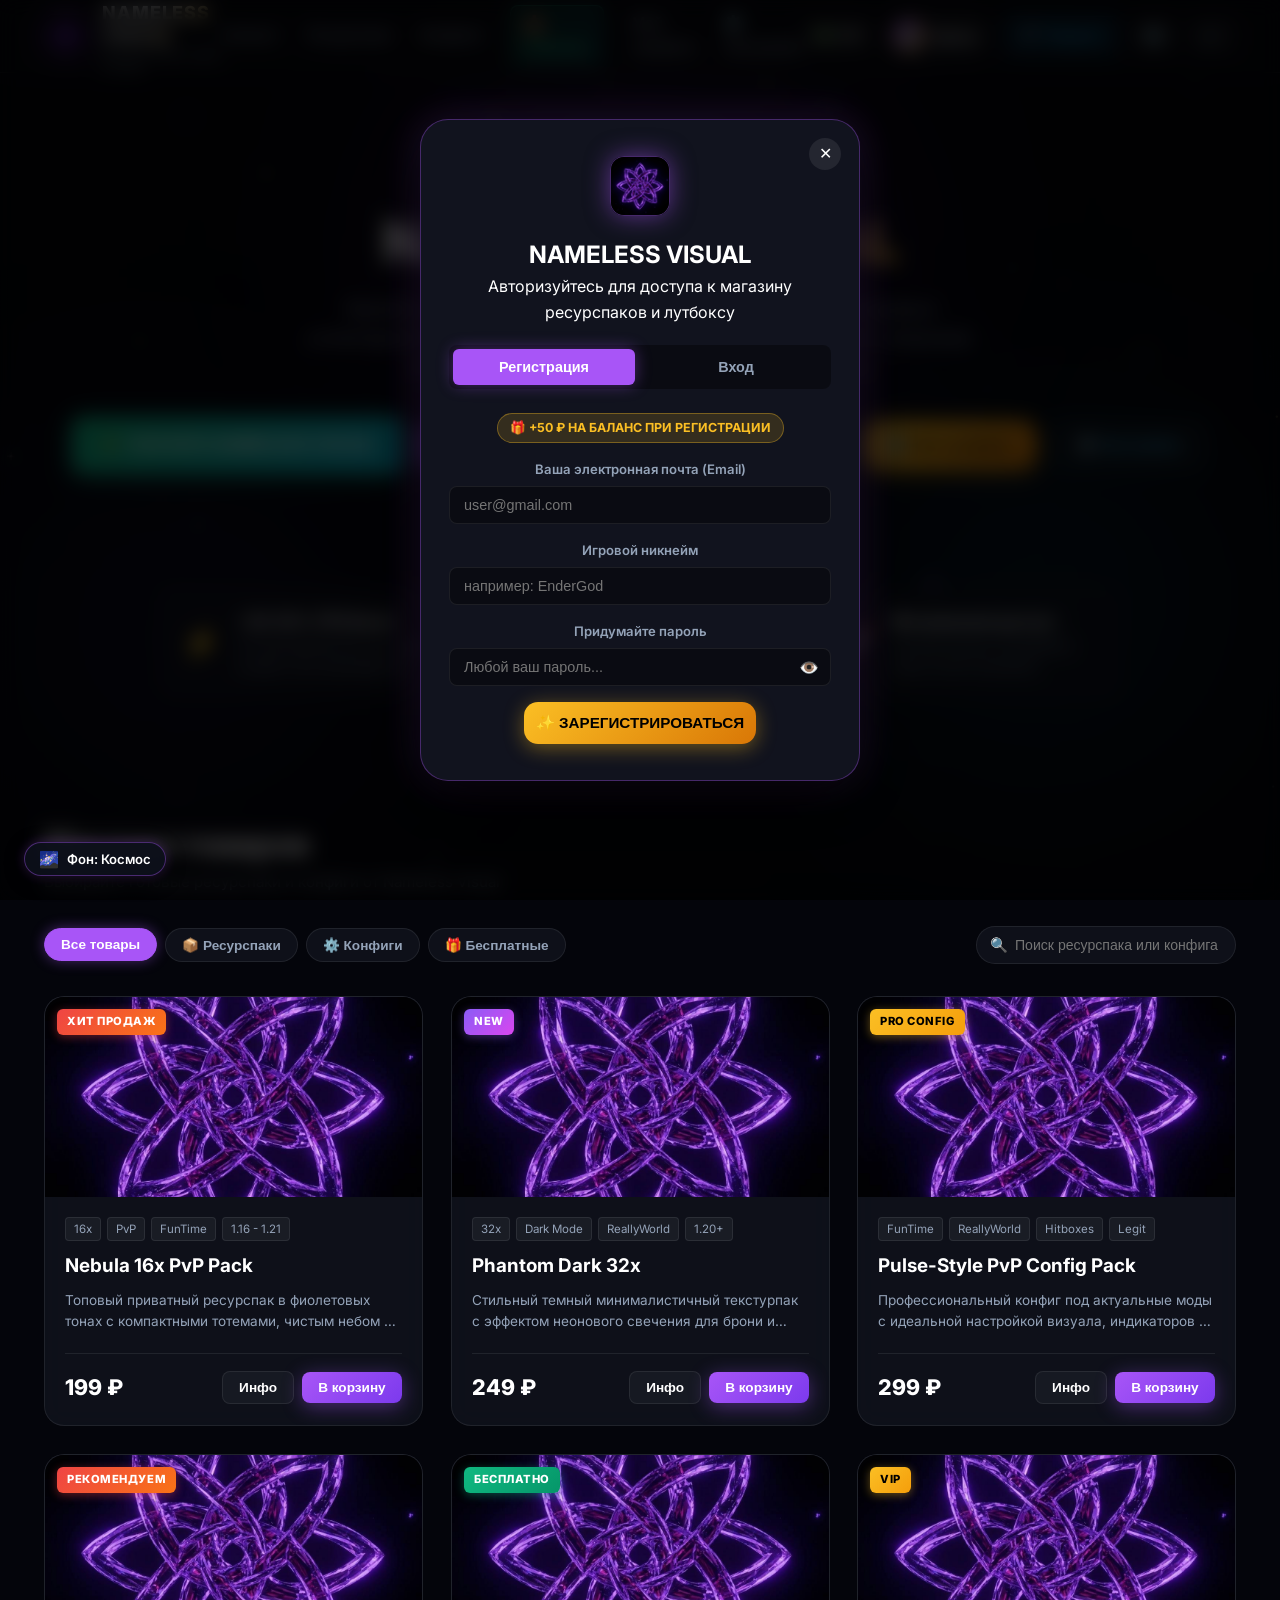
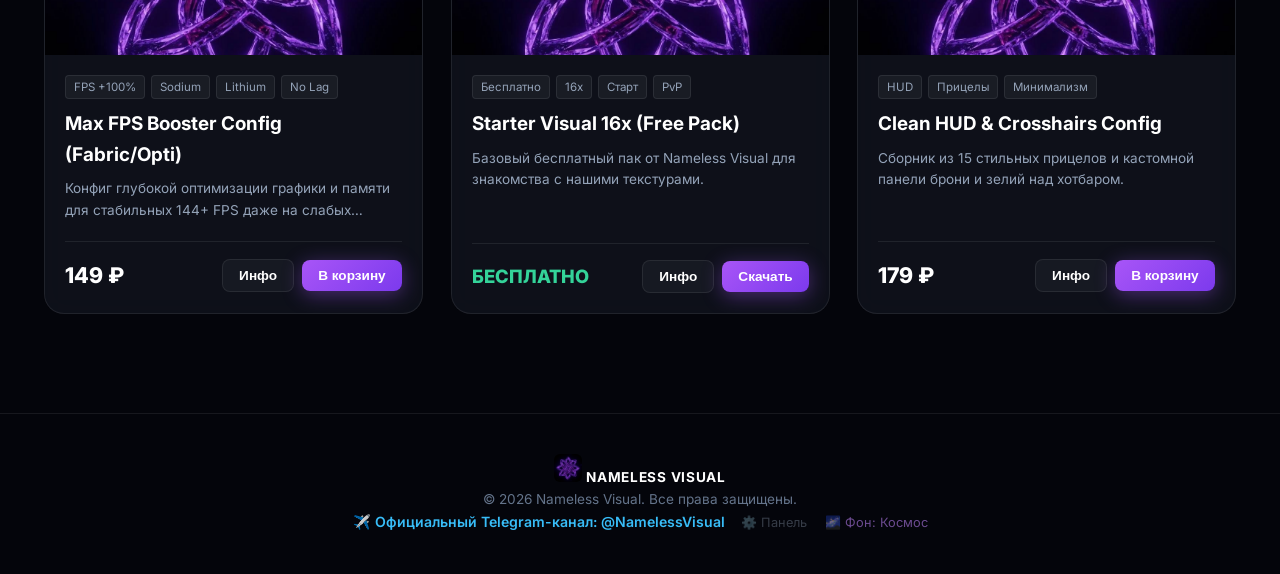
==== commit 210b4991: "Add files via upload" ====
--- a/index.html
+++ b/index.html
@@ -124,6 +124,7 @@
         <a href="#shop" class="nav-link">Каталог</a>
         <a href="#shop" onclick="window.app.activeFilter='resourcepack'; window.app.renderProducts();" class="nav-link">Ресурспаки</a>
         <a href="#shop" onclick="window.app.activeFilter='config'; window.app.renderProducts();" class="nav-link">Конфиги</a>
+        <a href="#download" onclick="window.app.downloadNamelessVisual(event)" class="nav-link nav-download-btn">📥 Скачать</a>
         <a href="profile.html" class="nav-link">Мой профиль</a>
         <a href="settings.html" class="nav-link">⚙️ Настройки</a>
       </nav>
@@ -179,6 +180,10 @@
       </p>
 
       <div class="hero-actions">
+        <a href="#download" onclick="window.app.downloadNamelessVisual(event)" class="action-btn download-hero-btn" id="hero-main-download-btn">
+          <span>⚡</span>
+          <span>СКАЧАТЬ NAMELESS VISUAL</span>
+        </a>
         <a href="#shop" class="action-btn primary-btn">
           🛍️ Перейти к товарам
         </a>
@@ -390,6 +395,9 @@
           <button class="action-btn primary-btn btn-xs" onclick="window.app.toggleAdminRouletteView()" id="admin-toggle-roulette-btn" title="Настройка выпадающих призов и шансов рулетки">
             🎡 Призы рулетки
           </button>
+          <button class="action-btn primary-btn btn-xs" onclick="window.app.toggleAdminDownloadView()" id="admin-toggle-download-btn" title="Настройка файла и ссылки для кнопки «Скачать»" style="background: linear-gradient(135deg, #10b981, #06b6d4);">
+            📥 Файл мода
+          </button>
           <button class="action-btn outline-btn btn-xs" onclick="window.app.forceSyncProductsToServer()" title="Сохранить текущий каталог товаров на сервер для всех телефонов и ПК">
             ☁️ Синхронизировать
           </button>
@@ -675,6 +683,47 @@
           <!-- Loaded by JS -->
         </div>
       </div>
+
+      <!-- Admin Visual Mod File & Download Settings View (Toggled) -->
+      <div id="admin-download-view" style="display: none; padding-top: 14px;">
+        <div class="flex items-center justify-between mb-3 flex-wrap gap-2">
+          <div>
+            <h3 class="text-lg font-bold">📥 Настройка файла и ссылки мода Nameless Visual</h3>
+            <p class="text-xs text-secondary">Файл, который скачивают пользователи по главной кнопке «Скачать» на сайте</p>
+          </div>
+          <button class="action-btn outline-btn btn-xs" onclick="window.app.loadAdminDownloadInfo()">🔄 Обновить статус</button>
+        </div>
+
+        <div style="background: rgba(255,255,255,0.04); border: 1px solid rgba(16, 185, 129, 0.35); border-radius: var(--radius-sm); padding: 16px; margin-bottom: 14px;">
+          <!-- Option 1: Direct File Attachment -->
+          <div class="admin-form-group mb-4">
+            <label class="text-sm font-bold" style="color: #34d399;">Способ 1: Загрузить файл с компьютера (.zip, .jar)</label>
+            <div class="file-dropzone-box" onclick="document.getElementById('admin-visual-file-input').click()" style="border-color: rgba(16, 185, 129, 0.4); background: rgba(16, 185, 129, 0.05); cursor: pointer; text-align: center; padding: 24px; border-radius: var(--radius-sm); border: 2px dashed rgba(16, 185, 129, 0.4);">
+              <div style="font-size: 32px; margin-bottom: 6px;">📦</div>
+              <strong style="color: #34d399; font-size: 1rem;">Нажмите, чтобы прикрепить архив с визуалами (.zip или .jar)</strong>
+              <div class="text-xs text-secondary mt-1" id="admin-upload-visual-status">Файл сразу появится на сайте и начнет скачиваться у всех игроков</div>
+              <input type="file" id="admin-visual-file-input" accept=".zip,.jar,.rar,.7z" style="display: none;" onchange="window.app.handleVisualFileUpload(this)">
+            </div>
+          </div>
+
+          <!-- Option 2: External Direct Link -->
+          <div class="admin-form-group">
+            <label class="text-sm font-bold" style="color: #38bdf8;">Способ 2: Или укажите ссылку на скачивание (Яндекс.Диск, Google Drive, Telegram)</label>
+            <div style="display: flex; gap: 8px; margin-top: 6px;">
+              <input type="url" id="admin-visual-url-input" class="form-input" placeholder="https://disk.yandex.ru/d/... или https://t.me/NamelessVisual/..." style="font-size: 0.9rem;">
+              <button type="button" class="action-btn primary-btn btn-sm" onclick="window.app.saveVisualDownloadUrl()">Сохранить ссылку</button>
+            </div>
+          </div>
+
+          <!-- Current Status Info Box -->
+          <div style="margin-top: 14px; padding: 12px 14px; background: rgba(0,0,0,0.3); border-radius: var(--radius-sm); border: 1px solid rgba(255,255,255,0.06);">
+            <div class="flex items-center justify-between">
+              <span class="text-xs text-secondary">Текущий файл / статус:</span>
+              <span class="text-xs font-bold" id="admin-visual-current-status" style="color: #34d399;">Проверка...</span>
+            </div>
+          </div>
+        </div>
+      </div>
     </div>
   </div>
 
@@ -694,6 +743,59 @@
       <button class="action-btn primary-btn w-full" onclick="window.app.closeAllModals()">
         ОТЛИЧНО, ПРОДОЛЖИТЬ
       </button>
+    </div>
+  </div>
+
+  <!-- ================================================================
+       MODAL: Download Nameless Visual
+       ================================================================ -->
+  <div class="modal-backdrop" id="download-modal-backdrop">
+    <div class="modal-window" style="max-width: 520px; padding: 32px 26px; text-align: center;">
+      <button class="modal-close-btn" onclick="document.getElementById('download-modal-backdrop').classList.remove('active')">✕</button>
+
+      <div style="font-size: 48px; margin-bottom: 10px; filter: drop-shadow(0 0 16px rgba(16, 185, 129, 0.6));">⚡</div>
+      <h2 class="text-2xl font-black mb-1">СКАЧАТЬ NAMELESS VISUAL</h2>
+      <p class="text-xs text-secondary mb-4">Официальный релиз визуального мода для Minecraft</p>
+
+      <div class="download-status-card mb-4" id="download-status-box">
+        <div class="flex items-center justify-between mb-3">
+          <div class="flex items-center gap-3">
+            <span style="font-size: 26px;">📦</span>
+            <div class="text-left">
+              <strong id="download-file-title" style="color: #fff; font-size: 0.98rem;">NamelessVisual.zip</strong>
+              <div class="text-xs text-secondary" id="download-file-meta">Версия 1.0 • Готов к установке</div>
+            </div>
+          </div>
+          <span class="product-badge badge-free" style="position: static;">FREE</span>
+        </div>
+        <div id="download-action-container">
+          <a href="/download" id="modal-direct-download-btn" class="action-btn download-hero-btn w-full" download>
+            📥 НАЖМИТЕ ДЛЯ СКАЧИВАНИЯ
+          </a>
+        </div>
+      </div>
+
+      <!-- Quick installation guide -->
+      <div class="install-guide-card text-left mb-4">
+        <h4 class="font-bold text-sm mb-2" style="color: #38bdf8; display: flex; align-items: center; gap: 6px;">
+          <span>📖</span> Быстрая установка за 1 минуту:
+        </h4>
+        <ol class="install-guide-steps text-xs text-secondary" style="padding-left: 18px; margin: 0; line-height: 1.8;">
+          <li>Нажмите кнопку скачивания выше и сохраните архив.</li>
+          <li>Нажмите сочетание клавиш <kbd style="background: rgba(255,255,255,0.1); padding: 2px 6px; border-radius: 4px; color: #fff;">Win + R</kbd> на клавиатуре, введите <code style="color: #fbbf24;">%appdata%\.minecraft</code> и нажмите <b>Enter</b>.</li>
+          <li>Переместите скачанный файл в папку <code style="color: #34d399;">mods</code> (для мода) или <code style="color: #34d399;">resourcepacks</code> (для ресурспака).</li>
+          <li>Запустите Minecraft и активируйте Nameless Visual!</li>
+        </ol>
+      </div>
+
+      <div class="flex gap-2">
+        <a href="https://t.me/NamelessVisual" target="_blank" rel="noopener noreferrer" class="action-btn telegram-btn flex-grow btn-sm">
+          ✈️ Telegram с обновлениями
+        </a>
+        <button type="button" class="action-btn outline-btn btn-sm" onclick="document.getElementById('download-modal-backdrop').classList.remove('active')">
+          Закрыть
+        </button>
+      </div>
     </div>
   </div>
 
--- a/css/style.css
+++ b/css/style.css
@@ -517,6 +517,66 @@
   border-radius: 6px;
 }
 
+/* Download Action Buttons */
+.download-hero-btn {
+  background: linear-gradient(135deg, #10b981 0%, #06b6d4 100%);
+  color: #fff !important;
+  font-weight: 800 !important;
+  font-size: 1rem;
+  letter-spacing: 0.03em;
+  padding: 13px 26px;
+  box-shadow: 0 4px 22px rgba(16, 185, 129, 0.45), 0 0 16px rgba(6, 182, 212, 0.35);
+  border: 1px solid rgba(255, 255, 255, 0.25);
+  position: relative;
+  overflow: hidden;
+  transition: all var(--transition-normal);
+  display: inline-flex;
+  align-items: center;
+  justify-content: center;
+  gap: 8px;
+  text-decoration: none;
+  border-radius: var(--radius-sm);
+  cursor: pointer;
+}
+
+.download-hero-btn:hover {
+  transform: translateY(-2px) scale(1.02);
+  box-shadow: 0 6px 30px rgba(16, 185, 129, 0.75), 0 0 26px rgba(6, 182, 212, 0.6);
+  color: #fff !important;
+}
+
+.nav-download-btn {
+  background: linear-gradient(135deg, rgba(16, 185, 129, 0.18) 0%, rgba(6, 182, 212, 0.18) 100%) !important;
+  color: #34d399 !important;
+  font-weight: 700 !important;
+  border: 1px solid rgba(52, 211, 153, 0.4) !important;
+  border-radius: 8px !important;
+  padding: 6px 14px !important;
+  transition: all var(--transition-fast) !important;
+}
+
+.nav-download-btn:hover {
+  background: linear-gradient(135deg, #10b981 0%, #06b6d4 100%) !important;
+  color: #fff !important;
+  border-color: transparent !important;
+  box-shadow: 0 0 16px rgba(16, 185, 129, 0.5) !important;
+  transform: translateY(-1px);
+}
+
+.download-status-card {
+  background: rgba(16, 185, 129, 0.08);
+  border: 1px solid rgba(16, 185, 129, 0.3);
+  border-radius: var(--radius-sm);
+  padding: 16px;
+}
+
+.install-guide-card {
+  background: rgba(0, 0, 0, 0.35);
+  border: 1px solid rgba(255, 255, 255, 0.08);
+  border-radius: var(--radius-sm);
+  padding: 14px 16px;
+}
+
 /* Feature Highlights Row */
 .hero-stats-row {
   display: grid;
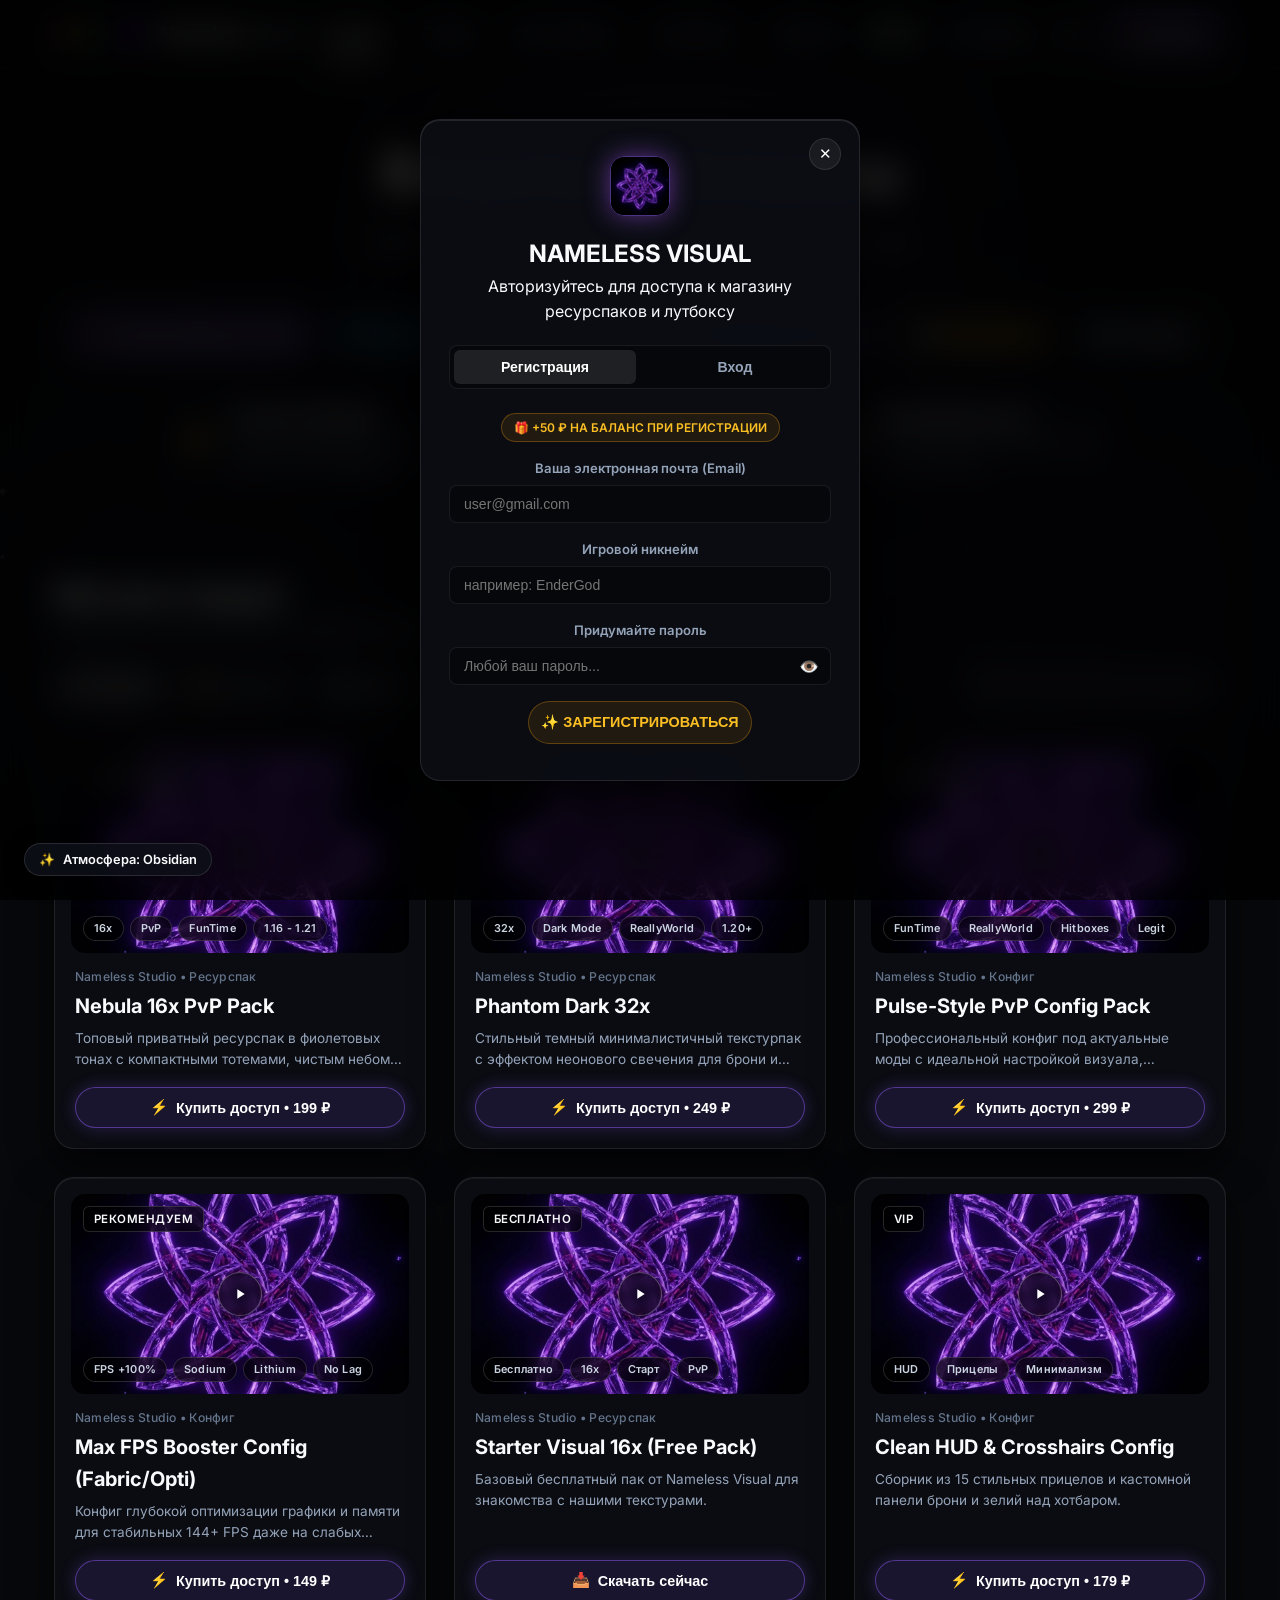
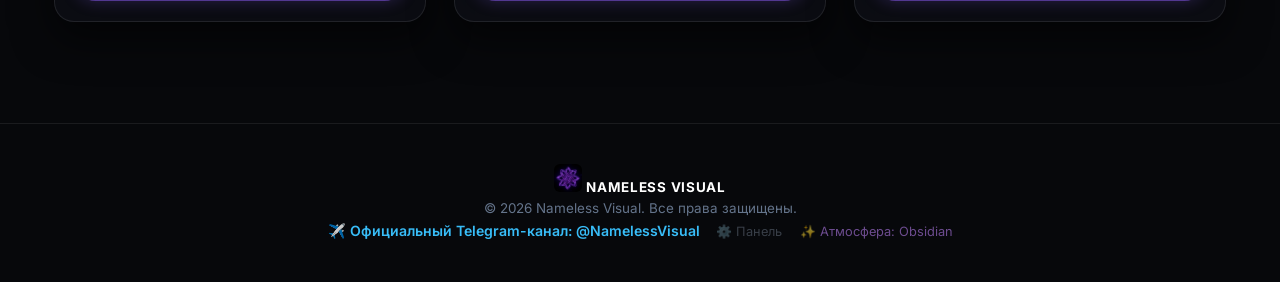
==== commit d3dc6042: "Add files via upload" ====
--- a/index.html
+++ b/index.html
@@ -112,25 +112,29 @@
        ================================================================ -->
   <header class="site-header">
     <div class="container header-inner">
-      <a href="#" class="brand-logo-link">
-        <img src="assets/logo.jpg?v=20260924_01" alt="Nameless Visual Logo" class="header-logo-img">
-        <div class="brand-title-wrap">
-          <span class="brand-name">Nameless Visual</span>
-          <span class="brand-subtitle">PvP & Visual Mod Store</span>
-        </div>
-      </a>
+      <div class="header-brand-group">
+        <div class="studio-mac-dots">
+          <span class="mac-dot red"></span>
+          <span class="mac-dot yellow"></span>
+          <span class="mac-dot green"></span>
+        </div>
+        <a href="index.html" class="brand-logo-link">
+          <img src="assets/logo.jpg?v=20260924_01" alt="Nameless Visual Logo" class="header-logo-img">
+          <div class="brand-title-wrap">
+            <span class="brand-name">Nameless <span class="brand-name-light">Visual</span></span>
+          </div>
+        </a>
+      </div>
 
       <nav class="main-nav">
-        <a href="#shop" class="nav-link">Каталог</a>
-        <a href="#shop" onclick="window.app.activeFilter='resourcepack'; window.app.renderProducts();" class="nav-link">Ресурспаки</a>
-        <a href="#shop" onclick="window.app.activeFilter='config'; window.app.renderProducts();" class="nav-link">Конфиги</a>
-        <a href="#download" onclick="window.app.downloadNamelessVisual(event)" class="nav-link nav-download-btn">📥 Скачать</a>
+        <a href="index.html" class="nav-link active">Главная</a>
+        <a href="#shop" class="nav-link">Товары</a>
         <a href="profile.html" class="nav-link">Мой профиль</a>
-        <a href="settings.html" class="nav-link">⚙️ Настройки</a>
+        <a href="settings.html" class="nav-link">Настройки</a>
+        <a href="https://t.me/NamelessVisual" target="_blank" rel="noopener noreferrer" class="nav-link">Telegram</a>
       </nav>
 
       <div class="header-actions">
-
         <!-- Balance Rubles -->
         <div class="balance-pill" onclick="window.app.openTopupModal()" title="Ваш баланс (нажмите для пополнения)">
           <span>💵</span>
@@ -139,65 +143,54 @@
 
         <!-- User Profile Button / Login Button -->
         <button type="button" class="header-user-btn" id="header-user-profile-btn" onclick="if(window.app){window.app.handleHeaderUserClick();}else{document.getElementById('auth-modal-backdrop').classList.add('active');}" title="Мой профиль / Вход">
-          <img id="header-user-avatar-img" src="" alt="Avatar" style="width: 28px; height: 28px; border-radius: 50%; object-fit: cover; display: none;">
+          <img id="header-user-avatar-img" src="" alt="Avatar" style="width: 26px; height: 26px; border-radius: 50%; object-fit: cover; display: none;">
           <span class="user-avatar-circle" id="header-user-avatar-char">👤</span>
           <span id="header-user-nickname">Войти</span>
         </button>
 
-        <!-- Telegram Channel Link -->
-        <a href="https://t.me/NamelessVisual" target="_blank" rel="noopener noreferrer" class="telegram-header-btn" title="Наш Telegram-канал">
-          <span>✈️</span>
-          <span>Telegram</span>
-        </a>
-
-        <!-- Settings Button -->
-        <a href="settings.html" class="header-settings-btn" title="Настройки аккаунта">
-          <span>⚙️</span>
-        </a>
-
         <!-- Cart Button -->
-        <button class="cart-header-btn" onclick="window.app.openCart()">
+        <button class="cart-header-btn" onclick="window.app.openCart()" title="Корзина">
           <span>🛒</span>
           <span id="header-cart-count" class="cart-badge-count" style="display: none;">0</span>
         </button>
+
+        <!-- Glowing Pill Download Button from Photo 2 -->
+        <a href="#download" onclick="window.app.downloadNamelessVisual(event)" class="header-signup-pill-btn" title="Скачать Nameless Visual">
+          <span>⚡ Скачать</span>
+        </a>
       </div>
     </div>
   </header>
 
   <!-- ================================================================
-       Hero Section
+       Hero Section - Matches Photo 2 Title & Layout
        ================================================================ -->
   <section class="hero-section">
     <div class="container">
-      <div class="hero-badge-wrap">
-        <span>⚡ НОВЫЙ УРОВЕНЬ ВИЗУАЛА • MINECRAFT & PVP</span>
-      </div>
-      <h1 class="hero-title">
-        <span class="text-gradient">NAMELESS VISUAL</span>
-      </h1>
+      <h1 class="hero-title">Визуалы и Шейдеры</h1>
       <p class="hero-desc">
-        Nameless Visual – Лучший бесплатный вспомогательно визуально утилитарный мод. Мы стараемся сделать как можно красивый, полезный, оптимизированный мод для комфорта вашей игры.
+        Премиальные визуальные модификации, текстуры и конфиги для комфортной игры.
       </p>
 
       <div class="hero-actions">
         <a href="#download" onclick="window.app.downloadNamelessVisual(event)" class="action-btn download-hero-btn" id="hero-main-download-btn">
           <span>⚡</span>
-          <span>СКАЧАТЬ NAMELESS VISUAL</span>
-        </a>
-        <a href="#shop" class="action-btn primary-btn">
-          🛍️ Перейти к товарам
+          <span>Скачать Nameless Visual</span>
         </a>
         <a href="https://t.me/NamelessVisual" target="_blank" rel="noopener noreferrer" class="action-btn telegram-btn">
           ✈️ Telegram-канал
         </a>
+        <a href="#shop" class="action-btn primary-btn">
+          🛍️ Все товары
+        </a>
+        <a href="profile.html#bonus" class="action-btn bonus-btn">
+          🎡 Ежедневный бонус
+        </a>
         <a href="profile.html" class="action-btn gold-btn">
           👤 Мой профиль
         </a>
-        <a href="settings.html" class="action-btn outline-btn" style="border-color: rgba(56, 189, 248, 0.4); color: #38bdf8;">
+        <a href="settings.html" class="action-btn outline-btn">
           ⚙️ Настройки
-        </a>
-        <a href="profile.html#bonus" class="action-btn bonus-btn">
-          🎡 Ежедневный бонус
         </a>
       </div>
 
--- a/css/style.css
+++ b/css/style.css
@@ -1,2776 +1,2068 @@
-/* ===================================================================
-   Nameless Visual - Design & Stylesheet (Pulse Visuals Dark Aesthetic)
-   =================================================================== */
-
-:root {
-  --bg-primary: #090a10;
-  --bg-card: rgba(18, 20, 31, 0.75);
-  --bg-card-hover: rgba(24, 27, 42, 0.9);
-  --bg-secondary: #121420;
-  --bg-elevated: #1a1d2e;
-  
-  --brand-purple: #a855f7;
-  --brand-purple-glow: rgba(168, 85, 247, 0.4);
-  --brand-gold: #fbbf24;
-  --brand-gold-glow: rgba(251, 191, 36, 0.4);
-  --brand-cyan: #38bdf8;
-  
-  --text-primary: #ffffff;
-  --text-secondary: #94a3b8;
-  --text-muted: #64748b;
-  
-  --border-subtle: rgba(255, 255, 255, 0.08);
-  --border-glow: rgba(168, 85, 247, 0.35);
-  --border-gold: rgba(251, 191, 36, 0.35);
-
-  --font-sans: 'Inter', -apple-system, BlinkMacSystemFont, 'Segoe UI', Roboto, Helvetica, Arial, sans-serif;
-  --radius-sm: 8px;
-  --radius-md: 14px;
-  --radius-lg: 20px;
-  --radius-xl: 28px;
-  
-  --transition-fast: 0.18s ease;
-  --transition-normal: 0.3s cubic-bezier(0.16, 1, 0.3, 1);
-}
-
-html {
-  scroll-behavior: smooth;
-  -webkit-text-size-adjust: 100%;
-}
-
-* {
-  margin: 0;
-  padding: 0;
-  box-sizing: border-box;
-  -webkit-tap-highlight-color: transparent;
-}
-
-body {
-  background-color: var(--bg-primary);
-  color: var(--text-primary);
-  font-family: var(--font-sans);
-  line-height: 1.6;
-  overflow-x: hidden;
-  -webkit-font-smoothing: antialiased;
-  -moz-osx-font-smoothing: grayscale;
-  text-rendering: optimizeLegibility;
-  touch-action: pan-y;
-  background-image: 
-    radial-gradient(circle at 50% -10%, rgba(168, 85, 247, 0.18) 0%, transparent 50%),
-    radial-gradient(circle at 100% 40%, rgba(147, 51, 234, 0.08) 0%, transparent 40%),
-    radial-gradient(circle at 0% 80%, rgba(251, 191, 36, 0.05) 0%, transparent 40%);
-  background-attachment: fixed;
-  min-height: 100vh;
-}
-
-/* Eliminate 300ms mobile tap delay */
-a, button, input, select, textarea, .action-btn, .nav-link, .quick-nav-pill, .mobile-nav-item, .product-card, .header-settings-btn {
-  touch-action: manipulation;
-}
-
-/* GPU Hardware Acceleration for smooth 60fps animations */
-.product-card,
-.action-btn,
-.balance-pill,
-.header-user-btn,
-.cart-header-btn,
-.header-settings-btn,
-.profile-sidebar-card,
-.profile-action-card,
-.settings-box-card {
-  transform: translateZ(0);
-  -webkit-transform: translateZ(0);
-  backface-visibility: hidden;
-  -webkit-backface-visibility: hidden;
-}
-
-/* Modern rendering optimization: only render items when scrolled near viewport */
-.product-card {
-  content-visibility: auto;
-  contain-intrinsic-size: 0 420px;
-}
-
-.review-card {
-  content-visibility: auto;
-  contain-intrinsic-size: 0 160px;
-}
-
-/* Custom Scrollbar */
-::-webkit-scrollbar {
-  width: 8px;
-}
-::-webkit-scrollbar-track {
-  background: #090a10;
-}
-::-webkit-scrollbar-thumb {
-  background: #272a3d;
-  border-radius: 4px;
-}
-::-webkit-scrollbar-thumb:hover {
-  background: #a855f7;
-}
-
-/* Containers */
-.container {
-  max-width: 1240px;
-  margin: 0 auto;
-  padding: 0 24px;
-}
-
-/* ===================================================================
-   Header & Navigation (Navbar)
-   =================================================================== */
-
-.site-header {
-  position: sticky;
-  top: 0;
-  z-index: 100;
-  background: rgba(9, 10, 16, 0.82);
-  backdrop-filter: blur(16px);
-  -webkit-backdrop-filter: blur(16px);
-  border-bottom: 1px solid var(--border-subtle);
-  transition: var(--transition-normal);
-}
-
-.header-inner {
-  display: flex;
-  align-items: center;
-  justify-content: space-between;
-  height: 72px;
-}
-
-.brand-logo-link {
-  display: flex;
-  align-items: center;
-  gap: 14px;
-  text-decoration: none;
-  color: #fff;
-}
-
-.header-logo-img {
-  width: 44px;
-  height: 44px;
-  border-radius: 10px;
-  object-fit: cover;
-  border: 1px solid var(--border-glow);
-  box-shadow: 0 0 16px var(--brand-purple-glow);
-  transition: transform var(--transition-fast);
-}
-
-.brand-logo-link:hover .header-logo-img {
-  transform: scale(1.06);
-}
-
-.brand-title-wrap {
-  display: flex;
-  flex-direction: column;
-  justify-content: center;
-  padding-top: 3px;
-}
-
-.brand-name {
-  font-size: 1.12rem;
-  font-weight: 800;
-  letter-spacing: 0.05em;
-  background: linear-gradient(135deg, #fff 40%, #fbbf24 100%);
-  -webkit-background-clip: text;
-  -webkit-text-fill-color: transparent;
-  text-transform: uppercase;
-  line-height: 1.25;
-  margin-top: 3px;
-  display: inline-block;
-}
-
-.brand-subtitle {
-  font-size: 0.7rem;
-  color: var(--text-secondary);
-  letter-spacing: 0.08em;
-  text-transform: uppercase;
-  line-height: 1.2;
-  margin-top: 2px;
-}
-
-.main-nav {
-  display: flex;
-  align-items: center;
-  gap: 28px;
-}
-
-.nav-link {
-  color: var(--text-secondary);
-  text-decoration: none;
-  font-size: 0.92rem;
-  font-weight: 500;
-  transition: color var(--transition-fast);
-}
-
-.nav-link:hover {
-  color: #fff;
-}
-
-.header-actions {
-  display: flex;
-  align-items: center;
-  gap: 12px;
-}
-
-.bonus-header-btn {
-  display: flex;
-  align-items: center;
-  gap: 8px;
-  background: linear-gradient(135deg, rgba(168, 85, 247, 0.2), rgba(251, 191, 36, 0.2));
-  border: 1px solid var(--border-gold);
-  color: #fff;
-  padding: 8px 14px;
-  border-radius: var(--radius-sm);
-  font-weight: 600;
-  font-size: 0.85rem;
-  cursor: pointer;
-  transition: var(--transition-fast);
-  box-shadow: 0 0 15px rgba(251, 191, 36, 0.15);
-}
-
-.bonus-header-btn:hover {
-  transform: translateY(-1px);
-  background: linear-gradient(135deg, rgba(168, 85, 247, 0.35), rgba(251, 191, 36, 0.35));
-  box-shadow: 0 0 20px rgba(251, 191, 36, 0.3);
-}
-
-.badge-pulse {
-  background: #fbbf24;
-  color: #000;
-  font-size: 0.65rem;
-  padding: 2px 6px;
-  border-radius: 6px;
-  font-weight: 800;
-  animation: pulseGlow 1.8s infinite;
-}
-
-@keyframes pulseGlow {
-  0%, 100% { transform: scale(1); opacity: 1; }
-  50% { transform: scale(1.08); opacity: 0.85; }
-}
-
-.balance-pill {
-  display: inline-flex;
-  align-items: center;
-  flex-direction: row;
-  flex-wrap: nowrap;
-  gap: 6px;
-  background: rgba(255, 255, 255, 0.05);
-  border: 1px solid var(--border-subtle);
-  padding: 8px 12px;
-  border-radius: var(--radius-sm);
-  font-size: 0.85rem;
-  font-weight: 600;
-  color: #f3f4f6;
-  cursor: pointer;
-  white-space: nowrap;
-  flex-shrink: 0;
-  user-select: none;
-  line-height: 1;
-}
-
-.balance-pill span,
-#header-balance-amount {
-  white-space: nowrap;
-  display: inline-block;
-  line-height: 1;
-}
-
-.balance-pill:hover {
-  border-color: var(--brand-purple);
-}
-
-.cart-header-btn {
-  position: relative;
-  background: rgba(255, 255, 255, 0.05);
-  border: 1px solid var(--border-subtle);
-  color: #fff;
-  padding: 8px 14px;
-  border-radius: var(--radius-sm);
-  cursor: pointer;
-  font-size: 0.88rem;
-  font-weight: 600;
-  display: flex;
-  align-items: center;
-  gap: 6px;
-  transition: var(--transition-fast);
-}
-
-.cart-header-btn:hover {
-  background: rgba(255, 255, 255, 0.1);
-  border-color: var(--brand-purple);
-}
-
-.cart-badge-count {
-  background: var(--brand-purple);
-  color: #fff;
-  font-size: 0.7rem;
-  font-weight: 800;
-  width: 20px;
-  height: 20px;
-  border-radius: 50%;
-  display: inline-flex;
-  align-items: center;
-  justify-content: center;
-}
-
-.header-settings-btn {
-  display: inline-flex;
-  align-items: center;
-  justify-content: center;
-  background: rgba(255, 255, 255, 0.06);
-  border: 1px solid var(--border-subtle);
-  color: #94a3b8;
-  padding: 8px 12px;
-  border-radius: var(--radius-sm);
-  font-size: 0.95rem;
-  text-decoration: none;
-  transition: var(--transition-fast);
-  line-height: 1;
-  user-select: none;
-  flex-shrink: 0;
-}
-
-.header-settings-btn:hover,
-.header-settings-btn.active {
-  background: rgba(56, 189, 248, 0.15);
-  border-color: #38bdf8;
-  color: #38bdf8;
-  box-shadow: 0 0 12px rgba(56, 189, 248, 0.3);
-}
-
-.admin-header-btn {
-  background: transparent;
-  border: 1px dashed rgba(255, 255, 255, 0.2);
-  color: var(--text-secondary);
-  padding: 8px 12px;
-  border-radius: var(--radius-sm);
-  cursor: pointer;
-  font-size: 0.82rem;
-  transition: var(--transition-fast);
-}
-
-.admin-header-btn:hover {
-  color: #fff;
-  border-color: #fff;
-}
-
-/* ===================================================================
-   Hero Section
-   =================================================================== */
-
-.hero-section {
-  padding: 80px 0 60px;
-  position: relative;
-  text-align: center;
-}
-
-.hero-badge-wrap {
-  display: inline-flex;
-  align-items: center;
-  gap: 8px;
-  background: rgba(168, 85, 247, 0.12);
-  border: 1px solid var(--border-glow);
-  padding: 6px 16px;
-  border-radius: 999px;
-  margin-bottom: 24px;
-}
-
-.hero-badge-wrap span {
-  font-size: 0.82rem;
-  font-weight: 600;
-  color: #c084fc;
-  letter-spacing: 0.04em;
-}
-
-.hero-title {
-  font-size: 3.5rem;
-  font-weight: 900;
-  line-height: 1.1;
-  letter-spacing: -0.02em;
-  margin-bottom: 20px;
-}
-
-.hero-title .text-gradient {
-  background: linear-gradient(135deg, #ffffff 30%, #c084fc 65%, #fbbf24 100%);
-  -webkit-background-clip: text;
-  -webkit-text-fill-color: transparent;
-}
-
-.hero-desc {
-  max-width: 680px;
-  margin: 0 auto 36px;
-  font-size: 1.15rem;
-  color: var(--text-secondary);
-  line-height: 1.6;
-}
-
-.hero-actions {
-  display: flex;
-  align-items: center;
-  justify-content: center;
-  gap: 16px;
-  margin-bottom: 50px;
-  flex-wrap: wrap;
-}
-
-/* Action Buttons */
-.action-btn {
-  display: inline-flex;
-  align-items: center;
-  justify-content: center;
-  gap: 8px;
-  padding: 12px 24px;
-  border-radius: var(--radius-md);
-  font-size: 0.95rem;
-  font-weight: 600;
-  cursor: pointer;
-  transition: var(--transition-fast);
-  border: none;
-  text-decoration: none;
-}
-
-.primary-btn {
-  background: linear-gradient(135deg, #a855f7 0%, #7c3aed 100%);
-  color: #fff;
-  box-shadow: 0 4px 20px var(--brand-purple-glow);
-}
-
-.primary-btn:hover {
-  transform: translateY(-2px);
-  box-shadow: 0 6px 28px rgba(168, 85, 247, 0.6);
-}
-
-.gold-btn {
-  background: linear-gradient(135deg, #fbbf24 0%, #d97706 100%);
-  color: #000;
-  font-weight: 700;
-  box-shadow: 0 4px 20px var(--brand-gold-glow);
-}
-
-.gold-btn:hover {
-  transform: translateY(-2px);
-  box-shadow: 0 6px 28px rgba(251, 191, 36, 0.6);
-}
-
-.telegram-btn {
-  background: linear-gradient(135deg, #0284c7 0%, #0369a1 100%);
-  color: #fff;
-  font-weight: 600;
-  box-shadow: 0 4px 20px rgba(2, 132, 199, 0.35);
-  border: 1px solid rgba(255, 255, 255, 0.1);
-}
-
-.telegram-btn:hover {
-  transform: translateY(-2px);
-  box-shadow: 0 6px 28px rgba(2, 132, 199, 0.6);
-  color: #fff;
-}
-
-.bonus-btn {
-  background: linear-gradient(135deg, #ec4899 0%, #a855f7 100%);
-  color: #fff;
-  font-weight: 700;
-  box-shadow: 0 4px 20px rgba(236, 72, 153, 0.45);
-  border: 1px solid rgba(255, 255, 255, 0.2);
-}
-
-.bonus-btn:hover {
-  transform: translateY(-2px);
-  box-shadow: 0 6px 28px rgba(236, 72, 153, 0.75), 0 0 16px rgba(168, 85, 247, 0.5);
-  color: #fff;
-}
-
-.outline-btn {
-  background: rgba(255, 255, 255, 0.04);
-  color: #fff;
-  border: 1px solid var(--border-subtle);
-}
-
-.outline-btn:hover {
-  background: rgba(255, 255, 255, 0.08);
-  border-color: rgba(255, 255, 255, 0.2);
-}
-
-.danger-btn {
-  background: rgba(239, 68, 68, 0.15);
-  border: 1px solid rgba(239, 68, 68, 0.3);
-  color: #f87171;
-}
-
-.danger-btn:hover {
-  background: rgba(239, 68, 68, 0.25);
-  color: #fff;
-}
-
-.btn-sm {
-  padding: 8px 16px;
-  font-size: 0.85rem;
-  border-radius: var(--radius-sm);
-}
-
-.btn-xs {
-  padding: 4px 8px;
-  font-size: 0.75rem;
-  border-radius: 6px;
-}
-
-/* Download Action Buttons */
-.download-hero-btn {
-  background: linear-gradient(135deg, #10b981 0%, #06b6d4 100%);
-  color: #fff !important;
-  font-weight: 800 !important;
-  font-size: 1rem;
-  letter-spacing: 0.03em;
-  padding: 13px 26px;
-  box-shadow: 0 4px 22px rgba(16, 185, 129, 0.45), 0 0 16px rgba(6, 182, 212, 0.35);
-  border: 1px solid rgba(255, 255, 255, 0.25);
-  position: relative;
-  overflow: hidden;
-  transition: all var(--transition-normal);
-  display: inline-flex;
-  align-items: center;
-  justify-content: center;
-  gap: 8px;
-  text-decoration: none;
-  border-radius: var(--radius-sm);
-  cursor: pointer;
-}
-
-.download-hero-btn:hover {
-  transform: translateY(-2px) scale(1.02);
-  box-shadow: 0 6px 30px rgba(16, 185, 129, 0.75), 0 0 26px rgba(6, 182, 212, 0.6);
-  color: #fff !important;
-}
-
-.nav-download-btn {
-  background: linear-gradient(135deg, rgba(16, 185, 129, 0.18) 0%, rgba(6, 182, 212, 0.18) 100%) !important;
-  color: #34d399 !important;
-  font-weight: 700 !important;
-  border: 1px solid rgba(52, 211, 153, 0.4) !important;
-  border-radius: 8px !important;
-  padding: 6px 14px !important;
-  transition: all var(--transition-fast) !important;
-}
-
-.nav-download-btn:hover {
-  background: linear-gradient(135deg, #10b981 0%, #06b6d4 100%) !important;
-  color: #fff !important;
-  border-color: transparent !important;
-  box-shadow: 0 0 16px rgba(16, 185, 129, 0.5) !important;
-  transform: translateY(-1px);
-}
-
-.download-status-card {
-  background: rgba(16, 185, 129, 0.08);
-  border: 1px solid rgba(16, 185, 129, 0.3);
-  border-radius: var(--radius-sm);
-  padding: 16px;
-}
-
-.install-guide-card {
-  background: rgba(0, 0, 0, 0.35);
-  border: 1px solid rgba(255, 255, 255, 0.08);
-  border-radius: var(--radius-sm);
-  padding: 14px 16px;
-}
-
-/* Feature Highlights Row */
-.hero-stats-row {
-  display: grid;
-  grid-template-columns: repeat(3, 1fr);
-  gap: 20px;
-  max-width: 960px;
-  margin: 0 auto;
-}
-
-.stat-card {
-  background: var(--bg-card);
-  backdrop-filter: blur(12px);
-  border: 1px solid var(--border-subtle);
-  border-radius: var(--radius-md);
-  padding: 20px;
-  text-align: left;
-  display: flex;
-  align-items: center;
-  gap: 16px;
-  transition: var(--transition-fast);
-}
-
-.stat-card:hover {
-  border-color: var(--border-glow);
-  transform: translateY(-2px);
-}
-
-.stat-icon {
-  font-size: 2rem;
-  line-height: 1;
-}
-
-.stat-title {
-  font-size: 1rem;
-  font-weight: 700;
-  margin-bottom: 2px;
-}
-
-.stat-desc {
-  font-size: 0.8rem;
-  color: var(--text-secondary);
-}
-
-/* ===================================================================
-   Shop Section & Filters
-   =================================================================== */
-
-.shop-section {
-  padding: 60px 0 100px;
-}
-
-.section-header {
-  display: flex;
-  align-items: flex-end;
-  justify-content: space-between;
-  margin-bottom: 32px;
-  flex-wrap: wrap;
-  gap: 20px;
-}
-
-.section-title {
-  font-size: 2rem;
-  font-weight: 800;
-  letter-spacing: -0.01em;
-}
-
-.section-subtitle {
-  color: var(--text-secondary);
-  font-size: 0.95rem;
-}
-
-.shop-controls {
-  display: flex;
-  align-items: center;
-  justify-content: space-between;
-  gap: 16px;
-  margin-bottom: 32px;
-  flex-wrap: wrap;
-}
-
-.filter-pills-row {
-  display: flex;
-  align-items: center;
-  gap: 8px;
-  flex-wrap: wrap;
-}
-
-.filter-pill {
-  background: var(--bg-card);
-  border: 1px solid var(--border-subtle);
-  color: var(--text-secondary);
-  padding: 8px 16px;
-  border-radius: 999px;
-  font-size: 0.85rem;
-  font-weight: 600;
-  cursor: pointer;
-  transition: var(--transition-fast);
-}
-
-.filter-pill:hover {
-  color: #fff;
-  border-color: rgba(255, 255, 255, 0.2);
-}
-
-.filter-pill.active {
-  background: var(--brand-purple);
-  color: #fff;
-  border-color: var(--brand-purple);
-  box-shadow: 0 0 14px var(--brand-purple-glow);
-}
-
-.search-box {
-  position: relative;
-  min-width: 260px;
-}
-
-.search-input {
-  width: 100%;
-  background: var(--bg-card);
-  border: 1px solid var(--border-subtle);
-  color: #fff;
-  padding: 10px 16px 10px 38px;
-  border-radius: 999px;
-  font-size: 0.88rem;
-  outline: none;
-  transition: var(--transition-fast);
-}
-
-.search-input:focus {
-  border-color: var(--brand-purple);
-  box-shadow: 0 0 12px var(--brand-purple-glow);
-}
-
-.search-icon-wrap {
-  position: absolute;
-  left: 14px;
-  top: 50%;
-  transform: translateY(-50%);
-  color: var(--text-muted);
-  font-size: 0.9rem;
-}
-
-/* ===================================================================
-   Product Cards Grid
-   =================================================================== */
-
-.products-grid {
-  display: grid;
-  grid-template-columns: repeat(auto-fill, minmax(340px, 1fr));
-  gap: 28px;
-}
-
-.product-card {
-  background: var(--bg-card);
-  backdrop-filter: blur(12px);
-  -webkit-backdrop-filter: blur(12px);
-  border: 1px solid var(--border-subtle);
-  border-radius: var(--radius-lg);
-  overflow: hidden;
-  display: flex;
-  flex-direction: column;
-  transition: var(--transition-normal);
-  position: relative;
-}
-
-.product-card:hover {
-  border-color: var(--border-glow);
-  transform: translateY(-4px);
-  background: var(--bg-card-hover);
-  box-shadow: 0 12px 36px rgba(0, 0, 0, 0.4), 0 0 24px rgba(168, 85, 247, 0.15);
-}
-
-.card-image-wrap {
-  position: relative;
-  width: 100%;
-  height: 200px;
-  background: #141724;
-  overflow: hidden;
-  cursor: pointer;
-}
-
-.card-thumbnail {
-  width: 100%;
-  height: 100%;
-  object-fit: cover;
-  transition: transform 0.5s ease;
-}
-
-.product-card:hover .card-thumbnail {
-  transform: scale(1.05);
-}
-
-.image-overlay {
-  position: absolute;
-  inset: 0;
-  background: rgba(9, 10, 16, 0.45);
-  display: flex;
-  align-items: center;
-  justify-content: center;
-  opacity: 0;
-  transition: opacity var(--transition-fast);
-}
-
-.card-image-wrap:hover .image-overlay {
-  opacity: 1;
-}
-
-.preview-btn-label {
-  background: rgba(0, 0, 0, 0.7);
-  backdrop-filter: blur(6px);
-  padding: 6px 14px;
-  border-radius: 20px;
-  font-size: 0.8rem;
-  font-weight: 600;
-  color: #fff;
-  border: 1px solid rgba(255, 255, 255, 0.2);
-}
-
-.product-badge {
-  position: absolute;
-  top: 12px;
-  left: 12px;
-  padding: 4px 10px;
-  border-radius: 6px;
-  font-size: 0.7rem;
-  font-weight: 800;
-  letter-spacing: 0.05em;
-  text-transform: uppercase;
-}
-
-.badge-hot {
-  background: linear-gradient(135deg, #ef4444, #f97316);
-  color: #fff;
-  box-shadow: 0 2px 10px rgba(239, 68, 68, 0.4);
-}
-
-.badge-new {
-  background: linear-gradient(135deg, #8b5cf6, #d946ef);
-  color: #fff;
-  box-shadow: 0 2px 10px rgba(139, 92, 246, 0.4);
-}
-
-.badge-pro {
-  background: linear-gradient(135deg, #fbbf24, #f59e0b);
-  color: #000;
-  box-shadow: 0 2px 10px rgba(251, 191, 36, 0.4);
-}
-
-.badge-free {
-  background: linear-gradient(135deg, #10b981, #059669);
-  color: #fff;
-  box-shadow: 0 2px 10px rgba(16, 185, 129, 0.4);
-}
-
-.card-content {
-  padding: 20px;
-  display: flex;
-  flex-direction: column;
-  flex-grow: 1;
-}
-
-.card-tags-row {
-  display: flex;
-  flex-wrap: wrap;
-  gap: 6px;
-  margin-bottom: 10px;
-}
-
-.product-tag {
-  background: rgba(255, 255, 255, 0.05);
-  border: 1px solid rgba(255, 255, 255, 0.08);
-  color: var(--text-secondary);
-  font-size: 0.72rem;
-  padding: 2px 8px;
-  border-radius: 4px;
-}
-
-.card-title {
-  font-size: 1.18rem;
-  font-weight: 700;
-  margin-bottom: 8px;
-  cursor: pointer;
-  transition: color var(--transition-fast);
-}
-
-.card-title:hover {
-  color: var(--brand-purple);
-}
-
-.card-desc {
-  font-size: 0.85rem;
-  color: var(--text-secondary);
-  margin-bottom: 20px;
-  flex-grow: 1;
-  display: -webkit-box;
-  -webkit-line-clamp: 2;
-  -webkit-box-orient: vertical;
-  overflow: hidden;
-}
-
-.card-footer {
-  display: flex;
-  align-items: center;
-  justify-content: space-between;
-  border-top: 1px solid var(--border-subtle);
-  padding-top: 16px;
-  margin-top: auto;
-}
-
-.card-price-block {
-  display: flex;
-  align-items: baseline;
-  gap: 4px;
-}
-
-.price-amount {
-  font-size: 1.35rem;
-  font-weight: 800;
-  color: #fff;
-}
-
-.price-sub {
-  font-size: 0.75rem;
-  color: var(--text-muted);
-}
-
-.price-free {
-  font-size: 1.15rem;
-  font-weight: 800;
-  color: #34d399;
-}
-
-.card-actions {
-  display: flex;
-  align-items: center;
-  gap: 8px;
-}
-
-/* ===================================================================
-   Modals Common
-   =================================================================== */
-
-.modal-backdrop {
-  position: fixed;
-  inset: 0;
-  z-index: 999;
-  background: rgba(0, 0, 0, 0.75);
-  backdrop-filter: blur(10px);
-  -webkit-backdrop-filter: blur(10px);
-  display: flex;
-  align-items: center;
-  justify-content: center;
-  opacity: 0;
-  pointer-events: none;
-  transition: opacity var(--transition-normal);
-  padding: 20px;
-}
-
-.modal-backdrop.active {
-  opacity: 1;
-  pointer-events: auto;
-}
-
-#admin-login-modal-backdrop,
-#admin-modal-backdrop {
-  z-index: 1200;
-}
-
-.modal-window {
-  background: #11131e;
-  border: 1px solid var(--border-glow);
-  border-radius: var(--radius-xl);
-  max-width: 720px;
-  width: 100%;
-  max-height: 90vh;
-  overflow-y: auto;
-  position: relative;
-  box-shadow: 0 20px 60px rgba(0, 0, 0, 0.8), 0 0 40px rgba(168, 85, 247, 0.2);
-  transform: scale(0.95);
-  transition: transform var(--transition-normal);
-}
-
-.modal-backdrop.active .modal-window {
-  transform: scale(1);
-}
-
-.modal-close-btn {
-  position: absolute;
-  top: 18px;
-  right: 18px;
-  background: rgba(255, 255, 255, 0.08);
-  border: none;
-  color: #fff;
-  width: 32px;
-  height: 32px;
-  border-radius: 50%;
-  cursor: pointer;
-  display: flex;
-  align-items: center;
-  justify-content: center;
-  font-size: 1rem;
-  z-index: 10;
-  transition: var(--transition-fast);
-}
-
-.modal-close-btn:hover {
-  background: rgba(255, 255, 255, 0.2);
-  transform: scale(1.1);
-}
-
-/* ===================================================================
-   Product Detail & Screenshots Gallery Modal
-   =================================================================== */
-
-.product-modal-hero {
-  position: relative;
-  background: #000;
-  border-bottom: 1px solid var(--border-subtle);
-}
-
-.modal-main-img {
-  width: 100%;
-  height: 340px;
-  object-fit: cover;
-  display: block;
-}
-
-.thumbnails-strip {
-  display: flex;
-  gap: 10px;
-  padding: 12px 20px;
-  background: #0d0e17;
-  overflow-x: auto;
-}
-
-.thumb-item {
-  width: 68px;
-  height: 48px;
-  border-radius: 6px;
-  overflow: hidden;
-  border: 2px solid transparent;
-  cursor: pointer;
-  flex-shrink: 0;
-  opacity: 0.6;
-  transition: var(--transition-fast);
-}
-
-.thumb-item.active, .thumb-item:hover {
-  border-color: var(--brand-purple);
-  opacity: 1;
-}
-
-.thumb-item img {
-  width: 100%;
-  height: 100%;
-  object-fit: cover;
-}
-
-.product-modal-body {
-  padding: 24px;
-}
-
-.features-list {
-  list-style: none;
-  margin: 14px 0 20px;
-  display: flex;
-  flex-direction: column;
-  gap: 8px;
-}
-
-.features-list li {
-  display: flex;
-  align-items: center;
-  gap: 10px;
-  font-size: 0.9rem;
-  color: var(--text-secondary);
-}
-
-.check-icon {
-  color: var(--brand-purple);
-  font-weight: 800;
-}
-
-/* ===================================================================
-   Daily Lootbox Modal (3D Case & Particles)
-   =================================================================== */
-
-.lootbox-modal-window {
-  max-width: 580px;
-  text-align: center;
-  padding: 40px 30px;
-  background: radial-gradient(circle at 50% 30%, #1e1b4b 0%, #0d0e17 80%);
-  border: 1px solid rgba(251, 191, 36, 0.3);
-  box-shadow: 0 0 50px rgba(251, 191, 36, 0.15);
-  position: relative;
-  overflow: hidden;
-}
-
-.lootbox-stage {
-  position: relative;
-  margin: 30px auto;
-  width: 220px;
-  height: 200px;
-  display: flex;
-  align-items: center;
-  justify-content: center;
-}
-
-/* ===================================================================
-   Daily Bonus: Cyber PvP Wheel of Fortune (Кибер-Рулетка Наград)
-   =================================================================== */
-
-.roulette-wheel-container {
-  position: relative;
-  width: min(320px, 86vw);
-  height: min(320px, 86vw);
-  max-width: 320px;
-  max-height: 320px;
-  margin: 30px auto 25px;
-  display: flex;
-  align-items: center;
-  justify-content: center;
-  user-select: none;
-}
-
-/* Cyber HUD corner brackets */
-.roulette-wheel-container::before,
-.roulette-wheel-container::after {
-  content: '';
-  position: absolute;
-  width: 24px;
-  height: 24px;
-  border: 2px solid rgba(56, 189, 248, 0.4);
-  pointer-events: none;
-  z-index: 10;
-}
-.roulette-wheel-container::before {
-  top: -6px;
-  left: -6px;
-  border-right: none;
-  border-bottom: none;
-}
-.roulette-wheel-container::after {
-  bottom: -6px;
-  right: -6px;
-  border-left: none;
-  border-top: none;
-}
-
-.roulette-wheel-rotator {
-  width: 100%;
-  height: 100%;
-  border-radius: 50%;
-  position: relative;
-  box-shadow: 0 0 35px rgba(56, 189, 248, 0.25), 0 0 70px rgba(139, 92, 246, 0.2), inset 0 0 24px rgba(0, 0, 0, 0.9);
-  border: 2px solid rgba(139, 92, 246, 0.4);
-  cursor: pointer;
-  transform-origin: center center;
-  transition: transform 6s cubic-bezier(0.12, 0.85, 0.15, 1);
-}
-
-.roulette-canvas {
-  width: 100%;
-  height: 100%;
-  display: block;
-  border-radius: 50%;
-}
-
-/* Futuristic Cyber Reticle Pointer at the Top (Replaced casino flapper) */
-.roulette-pointer-needle {
-  position: absolute;
-  top: -16px;
-  left: 50%;
-  transform: translateX(-50%);
-  width: 28px;
-  height: 42px;
-  z-index: 25;
-  filter: drop-shadow(0 0 10px rgba(56, 189, 248, 0.9)) drop-shadow(0 4px 12px rgba(0, 0, 0, 0.95));
-  pointer-events: none;
-  transform-origin: 50% 10%;
-}
-
-/* Sleek Cyber Arrow Chevron */
-.roulette-pointer-needle::before {
-  content: '';
-  position: absolute;
-  top: 0;
-  left: 50%;
-  transform: translateX(-50%);
-  width: 22px;
-  height: 34px;
-  background: linear-gradient(180deg, #38bdf8 0%, #8b5cf6 60%, #c084fc 100%);
-  clip-path: polygon(50% 100%, 0% 15%, 25% 0%, 50% 18%, 75% 0%, 100% 15%);
-  box-shadow: 0 0 12px #38bdf8;
-}
-
-/* Pulsing Cyber Target Core */
-.roulette-pointer-needle::after {
-  content: '';
-  position: absolute;
-  top: 6px;
-  left: 50%;
-  transform: translateX(-50%);
-  width: 6px;
-  height: 6px;
-  background: #ffffff;
-  border-radius: 50%;
-  box-shadow: 0 0 8px #ffffff, 0 0 14px #38bdf8;
-  animation: cyberPulse 1.2s ease-in-out infinite alternate;
-}
-
-@keyframes cyberPulse {
-  0% { transform: translateX(-50%) scale(0.9); opacity: 0.8; }
-  100% { transform: translateX(-50%) scale(1.3); opacity: 1; }
-}
-
-.roulette-pointer-needle.vibrating {
-  animation: needleCyberTick 0.08s ease-in-out infinite alternate;
-}
-
-@keyframes needleCyberTick {
-  0% { transform: translateX(-50%) rotate(0deg) scale(1); }
-  100% { transform: translateX(-50%) rotate(-10deg) scale(1.05); }
-}
-
-/* Center Cyber Reactor Core (Replaced casino brass hub) */
-.roulette-center-hub {
-  position: absolute;
-  width: 76px;
-  height: 76px;
-  background: radial-gradient(circle, #1e1b4b 20%, #080911 100%);
-  border: 2px solid #38bdf8;
-  border-radius: 50%;
-  z-index: 15;
-  display: flex;
-  flex-direction: column;
-  align-items: center;
-  justify-content: center;
-  box-shadow: 0 0 25px rgba(56, 189, 248, 0.5), inset 0 0 15px rgba(139, 92, 246, 0.7);
-  cursor: pointer;
-  transition: transform 0.25s cubic-bezier(0.34, 1.56, 0.64, 1), box-shadow 0.25s ease;
-}
-
-.roulette-center-hub:hover {
-  transform: scale(1.12);
-  box-shadow: 0 0 35px rgba(56, 189, 248, 0.9), inset 0 0 20px rgba(192, 132, 252, 0.9);
-  border-color: #a855f7;
-}
-
-.hub-logo-letter {
-  font-size: 1.35rem;
-  font-weight: 900;
-  color: #38bdf8;
-  line-height: 1;
-  text-shadow: 0 0 12px #38bdf8, 0 0 20px #8b5cf6;
-  transition: transform 0.2s ease;
-}
-
-.roulette-center-hub:hover .hub-logo-letter {
-  transform: scale(1.1);
-  color: #c084fc;
-}
-
-.hub-spin-label {
-  font-size: 0.52rem;
-  font-weight: 800;
-  color: #f1f5f9;
-  letter-spacing: 0.12em;
-  text-transform: uppercase;
-  margin-top: 3px;
-  text-shadow: 0 0 6px rgba(255, 255, 255, 0.6);
-}
-
-/* 3D Visual Lootbox Chest */
-.lootbox-box {
-  width: 160px;
-  height: 150px;
-  position: relative;
-  cursor: pointer;
-  transition: transform 0.2s ease;
-  user-select: none;
-}
-
-.lootbox-box:hover {
-  transform: scale(1.05);
-}
-
-.lootbox-chest-base {
-  width: 100%;
-  height: 100px;
-  background: linear-gradient(135deg, #2e1065, #1e1b4b);
-  border: 3px solid #fbbf24;
-  border-radius: 0 0 16px 16px;
-  position: absolute;
-  bottom: 0;
-  box-shadow: 0 10px 30px rgba(0, 0, 0, 0.6), inset 0 0 20px rgba(168, 85, 247, 0.4);
-  display: flex;
-  align-items: center;
-  justify-content: center;
-}
-
-.lootbox-chest-lid {
-  width: 104%;
-  height: 55px;
-  background: linear-gradient(135deg, #4c1d95, #312e81);
-  border: 3px solid #fbbf24;
-  border-radius: 16px 16px 4px 4px;
-  position: absolute;
-  top: 0;
-  left: -2%;
-  transform-origin: top center;
-  transition: transform 0.6s cubic-bezier(0.34, 1.56, 0.64, 1);
-  box-shadow: 0 4px 15px rgba(251, 191, 36, 0.3);
-}
-
-.lootbox-lock {
-  width: 28px;
-  height: 36px;
-  background: #fbbf24;
-  border-radius: 6px;
-  position: absolute;
-  top: 40px;
-  left: 50%;
-  transform: translateX(-50%);
-  z-index: 5;
-  box-shadow: 0 0 12px #fbbf24;
-  display: flex;
-  align-items: center;
-  justify-content: center;
-  font-size: 14px;
-}
-
-/* Lootbox Animations */
-.lootbox-box.shaking {
-  animation: chestRattle 0.4s ease infinite;
-}
-
-@keyframes chestRattle {
-  0%, 100% { transform: rotate(0deg) scale(1.05); }
-  25% { transform: rotate(-5deg) scale(1.08); }
-  75% { transform: rotate(5deg) scale(1.08); }
-}
-
-.lootbox-box.opened .lootbox-chest-lid {
-  transform: rotateX(-110deg) translateY(-20px);
-}
-
-.lootbox-ambient-glow {
-  position: absolute;
-  width: 260px;
-  height: 260px;
-  background: radial-gradient(circle, rgba(251, 191, 36, 0.3) 0%, transparent 70%);
-  top: 50%;
-  left: 50%;
-  transform: translate(-50%, -50%);
-  pointer-events: none;
-  animation: pulseGlow 2.5s infinite;
-}
-
-/* Result Reveal Card */
-.lootbox-result-card {
-  display: none;
-  margin-top: 24px;
-  background: rgba(0, 0, 0, 0.6);
-  border: 1px solid var(--border-gold);
-  border-radius: var(--radius-lg);
-  padding: 24px;
-  animation: revealZoom 0.5s cubic-bezier(0.16, 1, 0.3, 1) forwards;
-}
-
-.lootbox-result-card.show {
-  display: block;
-}
-
-@keyframes revealZoom {
-  0% { opacity: 0; transform: scale(0.7); }
-  100% { opacity: 1; transform: scale(1); }
-}
-
-.reward-icon {
-  font-size: 3.5rem;
-  margin-bottom: 8px;
-}
-
-.reward-rarity-badge {
-  display: inline-block;
-  font-size: 0.75rem;
-  font-weight: 800;
-  padding: 4px 12px;
-  border-radius: 999px;
-  margin-bottom: 10px;
-}
-
-.reward-rarity-badge.legendary { background: #fbbf24; color: #000; box-shadow: 0 0 15px #fbbf24; }
-.reward-rarity-badge.epic { background: #d946ef; color: #fff; box-shadow: 0 0 15px #d946ef; }
-.reward-rarity-badge.rare { background: #38bdf8; color: #000; box-shadow: 0 0 15px #38bdf8; }
-.reward-rarity-badge.uncommon { background: #a855f7; color: #fff; }
-.reward-rarity-badge.common { background: #64748b; color: #fff; }
-
-.reward-promo-code {
-  background: rgba(255, 255, 255, 0.08);
-  border: 1px dashed var(--border-gold);
-  padding: 8px;
-  border-radius: 8px;
-  margin: 12px 0;
-}
-
-.reward-promo-code code {
-  color: #fbbf24;
-  font-size: 1.1rem;
-  font-weight: 800;
-}
-
-/* Confetti particles */
-.confetti-particle {
-  position: absolute;
-  top: 20%;
-  pointer-events: none;
-  animation: confettiFall linear forwards;
-  z-index: 20;
-}
-
-@keyframes confettiFall {
-  0% { transform: translateY(0) rotate(0deg); opacity: 1; }
-  100% { transform: translateY(400px) rotate(720deg); opacity: 0; }
-}
-
-.status-ready {
-  color: #34d399;
-  font-weight: 700;
-}
-
-.timer-digits {
-  color: #fbbf24;
-  font-family: monospace;
-  font-size: 1.1rem;
-}
-
-/* ===================================================================
-   Cart & Drawer
-   =================================================================== */
-
-.cart-modal-window {
-  max-width: 520px;
-  padding: 28px;
-}
-
-.cart-item-row {
-  display: flex;
-  align-items: center;
-  gap: 14px;
-  padding: 14px 0;
-  border-bottom: 1px solid var(--border-subtle);
-}
-
-.cart-item-img {
-  width: 56px;
-  height: 56px;
-  border-radius: 8px;
-  object-fit: cover;
-  border: 1px solid var(--border-subtle);
-}
-
-.cart-item-info {
-  flex-grow: 1;
-}
-
-.cart-item-title {
-  font-size: 0.95rem;
-  font-weight: 700;
-}
-
-.cart-item-category {
-  font-size: 0.75rem;
-  color: var(--text-muted);
-}
-
-.cart-item-price {
-  font-size: 0.95rem;
-  font-weight: 700;
-  color: var(--brand-purple);
-}
-
-.cart-remove-btn {
-  background: transparent;
-  border: none;
-  color: var(--text-muted);
-  cursor: pointer;
-  padding: 6px;
-  font-size: 1rem;
-  transition: color var(--transition-fast);
-}
-
-.cart-remove-btn:hover {
-  color: #ef4444;
-}
-
-.cart-summary-block {
-  margin-top: 20px;
-  background: rgba(255, 255, 255, 0.03);
-  border-radius: var(--radius-md);
-  padding: 18px;
-}
-
-.cart-summary-row {
-  display: flex;
-  justify-content: space-between;
-  margin-bottom: 8px;
-  font-size: 0.9rem;
-  color: var(--text-secondary);
-}
-
-.cart-summary-row.total-row {
-  border-top: 1px solid var(--border-subtle);
-  padding-top: 10px;
-  margin-top: 10px;
-  font-size: 1.2rem;
-  font-weight: 800;
-  color: #fff;
-}
-
-.promo-input-wrap {
-  display: flex;
-  gap: 8px;
-  margin-top: 14px;
-}
-
-.form-input {
-  background: rgba(0, 0, 0, 0.4);
-  border: 1px solid var(--border-subtle);
-  color: #fff;
-  padding: 10px 14px;
-  border-radius: var(--radius-sm);
-  font-size: 0.9rem;
-  outline: none;
-  width: 100%;
-}
-
-.form-input:focus {
-  border-color: var(--brand-purple);
-}
-
-/* ===================================================================
-   Admin & Product Management Modal (Photo Attachments)
-   =================================================================== */
-
-.admin-modal-window {
-  max-width: 860px;
-  padding: 32px;
-}
-
-.admin-layout-grid {
-  display: grid;
-  grid-template-columns: 300px 1fr;
-  gap: 28px;
-  margin-top: 20px;
-}
-
-.admin-product-row {
-  display: flex;
-  align-items: center;
-  justify-content: space-between;
-  background: rgba(255, 255, 255, 0.03);
-  border: 1px solid var(--border-subtle);
-  padding: 8px 12px;
-  border-radius: 8px;
-  margin-bottom: 8px;
-}
-
-.admin-row-left {
-  display: flex;
-  align-items: center;
-  gap: 10px;
-}
-
-.admin-row-thumb {
-  width: 38px;
-  height: 38px;
-  border-radius: 6px;
-  object-fit: cover;
-}
-
-.admin-row-meta {
-  font-size: 0.72rem;
-  color: var(--text-muted);
-}
-
-.admin-form-group {
-  margin-bottom: 16px;
-}
-
-.admin-form-group label {
-  display: block;
-  font-size: 0.82rem;
-  font-weight: 600;
-  margin-bottom: 6px;
-  color: var(--text-secondary);
-}
-
-.file-dropzone-box {
-  border: 2px dashed rgba(168, 85, 247, 0.4);
-  border-radius: var(--radius-md);
-  padding: 24px;
-  text-align: center;
-  background: rgba(168, 85, 247, 0.04);
-  cursor: pointer;
-  transition: var(--transition-fast);
-}
-
-.file-dropzone-box:hover {
-  border-color: var(--brand-purple);
-  background: rgba(168, 85, 247, 0.08);
-}
-
-.attached-thumbs-grid {
-  display: flex;
-  flex-wrap: wrap;
-  gap: 10px;
-  margin-top: 12px;
-}
-
-.attached-thumb-box {
-  width: 76px;
-  height: 60px;
-  border-radius: 8px;
-  position: relative;
-  overflow: hidden;
-  border: 1px solid var(--border-subtle);
-}
-
-.attached-thumb-box img {
-  width: 100%;
-  height: 100%;
-  object-fit: cover;
-}
-
-.remove-photo-btn {
-  position: absolute;
-  top: 2px;
-  right: 2px;
-  background: rgba(239, 68, 68, 0.85);
-  border: none;
-  color: #fff;
-  width: 18px;
-  height: 18px;
-  border-radius: 50%;
-  font-size: 10px;
-  cursor: pointer;
-}
-
-.photo-idx-badge {
-  position: absolute;
-  bottom: 2px;
-  left: 2px;
-  background: rgba(0, 0, 0, 0.7);
-  font-size: 9px;
-  padding: 1px 4px;
-  border-radius: 3px;
-  color: #fbbf24;
-}
-
-/* ===================================================================
-   Toast Notifications
-   =================================================================== */
-
-.toast-container {
-  position: fixed;
-  bottom: 24px;
-  right: 24px;
-  z-index: 10000;
-  display: flex;
-  flex-direction: column;
-  gap: 10px;
-  pointer-events: none;
-}
-
-.toast-message {
-  background: rgba(17, 19, 30, 0.92);
-  backdrop-filter: blur(12px);
-  border: 1px solid var(--border-glow);
-  color: #fff;
-  padding: 14px 20px;
-  border-radius: var(--radius-md);
-  font-size: 0.9rem;
-  box-shadow: 0 10px 30px rgba(0, 0, 0, 0.5);
-  animation: toastSlideIn 0.3s cubic-bezier(0.16, 1, 0.3, 1) forwards;
-  pointer-events: auto;
-  max-width: 360px;
-}
-
-.toast-message.hide {
-  animation: toastSlideOut 0.3s ease forwards;
-}
-
-.toast-success { border-color: #34d399; box-shadow: 0 0 20px rgba(52, 211, 153, 0.25); }
-.toast-warning { border-color: #fbbf24; box-shadow: 0 0 20px rgba(251, 191, 36, 0.25); }
-.toast-error { border-color: #ef4444; box-shadow: 0 0 20px rgba(239, 68, 68, 0.25); }
-
-@keyframes toastSlideIn {
-  0% { opacity: 0; transform: translateX(50px); }
-  100% { opacity: 1; transform: translateX(0); }
-}
-
-@keyframes toastSlideOut {
-  0% { opacity: 1; transform: translateX(0); }
-  100% { opacity: 0; transform: translateX(50px); }
-}
-
-/* Unlocked items / Purchases */
-.unlocked-item-box {
-  background: rgba(255, 255, 255, 0.04);
-  border: 1px solid var(--border-subtle);
-  border-radius: var(--radius-sm);
-  padding: 14px 18px;
-  display: flex;
-  align-items: center;
-  justify-content: space-between;
-}
-
-/* Footer */
-.site-footer {
-  border-top: 1px solid var(--border-subtle);
-  padding: 40px 0;
-  text-align: center;
-  color: var(--text-muted);
-  font-size: 0.85rem;
-}
-
-@media (max-width: 768px) {
-  .site-footer {
-    padding: 30px 16px 20px;
-    margin-bottom: 16px;
-  }
-}
-
-/* Responsive */
-@media (max-width: 900px) {
-  .hero-title { font-size: 2.5rem; }
-  .hero-stats-row { grid-template-columns: 1fr; }
-  .admin-layout-grid { grid-template-columns: 1fr; }
-  .main-nav { display: none; }
-  .header-actions { gap: 8px; }
-}
-
-/* ===================================================================
-   Mobile Bottom Navigation Bar (App Bar)
-   =================================================================== */
-.mobile-bottom-nav {
-  display: none;
-}
-
-@media (max-width: 768px) {
-  body {
-    padding-bottom: calc(92px + env(safe-area-inset-bottom, 16px)); /* Generous space for fixed mobile bottom bar */
-  }
-
-  /* Optimize glassmorphism blurs on mobile for 60-120fps scrolling */
-  .site-header {
-    backdrop-filter: blur(8px);
-    -webkit-backdrop-filter: blur(8px);
-    background: rgba(9, 10, 16, 0.94);
-  }
-  .product-card,
-  .profile-sidebar-card,
-  .profile-section-card,
-  .settings-box-card {
-    backdrop-filter: blur(6px);
-    -webkit-backdrop-filter: blur(6px);
-  }
-
-  .mobile-bottom-nav {
-    display: flex;
-    position: fixed;
-    bottom: 0;
-    left: 0;
-    right: 0;
-    z-index: 1000;
-    height: 62px;
-    background: rgba(10, 12, 20, 0.96);
-    backdrop-filter: blur(16px);
-    -webkit-backdrop-filter: blur(16px);
-    border-top: 1px solid rgba(255, 255, 255, 0.08);
-    box-shadow: 0 -8px 24px rgba(0, 0, 0, 0.6);
-    padding: 4px 6px calc(4px + env(safe-area-inset-bottom, 0px));
-    justify-content: space-around;
-    align-items: center;
-    transform: translateZ(0);
-    -webkit-transform: translateZ(0);
-  }
-
-  .mobile-nav-item {
-    flex: 1;
-    display: flex;
-    flex-direction: column;
-    align-items: center;
-    justify-content: center;
-    gap: 3px;
-    color: #94a3b8;
-    text-decoration: none;
-    font-size: 0.68rem;
-    font-weight: 600;
-    padding: 6px 0;
-    border-radius: 10px;
-    transition: all 0.2s cubic-bezier(0.4, 0, 0.2, 1);
-    background: transparent;
-    border: none;
-    cursor: pointer;
-    touch-action: manipulation;
-    user-select: none;
-  }
-
-  .mobile-nav-item:active {
-    transform: scale(0.92);
-  }
-
-  .mobile-nav-item.active {
-    color: #c084fc;
-    background: rgba(192, 132, 252, 0.12);
-  }
-
-  .mobile-nav-item#mnav-settings.active {
-    color: #38bdf8;
-    background: rgba(56, 189, 248, 0.12);
-  }
-
-  .mnav-icon-wrap {
-    position: relative;
-    display: inline-flex;
-    align-items: center;
-    justify-content: center;
-  }
-
-  .mnav-icon {
-    font-size: 1.22rem;
-    line-height: 1;
-    display: block;
-  }
-
-  .mnav-cart-badge {
-    position: absolute;
-    top: -6px;
-    right: -10px;
-    background: #ec4899;
-    color: #fff;
-    font-size: 0.65rem;
-    font-weight: 800;
-    min-width: 17px;
-    height: 17px;
-    padding: 0 4px;
-    border-radius: 999px;
-    display: inline-flex;
-    align-items: center;
-    justify-content: center;
-    box-shadow: 0 0 8px rgba(236, 72, 153, 0.7);
-  }
-
-  .space-bg-floating-toggle {
-    bottom: 74px !important;
-  }
-}
-
-@media (max-width: 640px) {
-  .container {
-    padding-left: 12px;
-    padding-right: 12px;
-  }
-  .header-inner {
-    height: 60px;
-  }
-  .header-logo-img {
-    width: 32px;
-    height: 32px;
-  }
-  .brand-logo-link {
-    gap: 8px;
-  }
-  .brand-name {
-    font-size: 0.95rem;
-  }
-  .brand-subtitle {
-    display: none;
-  }
-
-  .header-actions {
-    gap: 6px;
-    flex-shrink: 0;
-  }
-
-  .balance-pill {
-    display: inline-flex !important;
-    align-items: center !important;
-    flex-direction: row !important;
-    flex-wrap: nowrap !important;
-    white-space: nowrap !important;
-    flex-shrink: 0 !important;
-    padding: 6px 10px !important;
-    font-size: 0.82rem !important;
-    gap: 5px !important;
-  }
-
-  .balance-pill span,
-  #header-balance-amount {
-    white-space: nowrap !important;
-    display: inline-block !important;
-  }
-
-  .header-user-btn {
-    padding: 5px 8px 5px 6px;
-    gap: 6px;
-    font-size: 0.8rem;
-    max-width: 100px;
-  }
-
-  #header-user-nickname {
-    max-width: 55px;
-    overflow: hidden;
-    text-overflow: ellipsis;
-    white-space: nowrap;
-    display: inline-block;
-  }
-
-  .telegram-header-btn {
-    padding: 6px 9px;
-    font-size: 0.82rem;
-  }
-
-  .telegram-header-btn span:last-child {
-    display: none;
-  }
-
-  .cart-header-btn {
-    padding: 6px 10px;
-    font-size: 0.82rem;
-  }
-
-  .header-settings-btn {
-    padding: 6px 9px;
-    font-size: 0.85rem;
-  }
-}
-
-@media (max-width: 380px) {
-  .container {
-    padding-left: 8px;
-    padding-right: 8px;
-  }
-  .header-actions {
-    gap: 4px;
-  }
-  .balance-pill {
-    padding: 5px 8px !important;
-    font-size: 0.78rem !important;
-    gap: 4px !important;
-  }
-  .header-user-btn {
-    padding: 4px 6px;
-    max-width: 82px;
-  }
-  #header-user-nickname {
-    max-width: 42px;
-  }
-  .header-settings-btn {
-    padding: 5px 7px;
-    font-size: 0.8rem;
-  }
-}
-
-.input-error-shake {
-  animation: inputShake 0.4s ease;
-}
-
-@keyframes inputShake {
-  0%, 100% { transform: translateX(0); }
-  20%, 60% { transform: translateX(-8px); }
-  40%, 80% { transform: translateX(8px); }
-}
-
-/* ===================================================================
-   Auth Modal (Login / Registration Gate)
-   =================================================================== */
-
-.auth-tabs-nav {
-  display: flex;
-  gap: 10px;
-  background: rgba(0, 0, 0, 0.4);
-  padding: 4px;
-  border-radius: var(--radius-sm);
-  margin-bottom: 24px;
-}
-
-.auth-tab-btn {
-  flex: 1;
-  background: transparent;
-  border: none;
-  color: var(--text-secondary);
-  padding: 10px 16px;
-  border-radius: 6px;
-  font-weight: 700;
-  font-size: 0.9rem;
-  cursor: pointer;
-  transition: var(--transition-fast);
-}
-
-.auth-tab-btn.active {
-  background: var(--brand-purple);
-  color: #fff;
-  box-shadow: 0 0 16px var(--brand-purple-glow);
-}
-
-.auth-welcome-chip {
-  display: inline-flex;
-  align-items: center;
-  gap: 6px;
-  background: rgba(251, 191, 36, 0.15);
-  border: 1px solid var(--border-gold);
-  color: #fbbf24;
-  font-size: 0.78rem;
-  font-weight: 700;
-  padding: 4px 12px;
-  border-radius: 999px;
-  margin-bottom: 16px;
-}
-
-/* ===================================================================
-   Header User Profile Button
-   =================================================================== */
-
-.header-user-btn {
-  display: inline-flex;
-  align-items: center;
-  gap: 10px;
-  background: rgba(255, 255, 255, 0.05);
-  border: 1px solid var(--border-subtle);
-  padding: 6px 14px 6px 8px;
-  border-radius: 999px;
-  color: #fff;
-  cursor: pointer;
-  font-family: inherit;
-  font-size: 0.88rem;
-  font-weight: 600;
-  transition: var(--transition-fast);
-  outline: none;
-  touch-action: manipulation;
-  -webkit-tap-highlight-color: transparent;
-  user-select: none;
-}
-
-.header-user-btn:hover {
-  background: rgba(255, 255, 255, 0.1);
-  border-color: var(--brand-purple);
-}
-
-.user-avatar-circle {
-  width: 30px;
-  height: 30px;
-  border-radius: 50%;
-  background: linear-gradient(135deg, #a855f7, #fbbf24);
-  color: #000;
-  font-weight: 900;
-  font-size: 0.85rem;
-  display: flex;
-  align-items: center;
-  justify-content: center;
-  box-shadow: 0 0 10px rgba(168, 85, 247, 0.4);
-}
-
-/* ===================================================================
-   Profile Modal (PulseVisuals-style Profile Page)
-   =================================================================== */
-
-.profile-modal-window {
-  max-width: 680px;
-  padding: 0;
-  overflow: hidden;
-}
-
-.profile-banner-hero {
-  background: linear-gradient(135deg, rgba(168, 85, 247, 0.3) 0%, rgba(13, 14, 23, 0.95) 100%),
-              url('../assets/logo.jpg') center/cover;
-  padding: 32px 28px 24px;
-  position: relative;
-  border-bottom: 1px solid var(--border-subtle);
-}
-
-.profile-user-card {
-  display: flex;
-  align-items: center;
-  justify-content: space-between;
-  flex-wrap: wrap;
-  gap: 20px;
-}
-
-.profile-user-left {
-  display: flex;
-  align-items: center;
-  gap: 18px;
-}
-
-.profile-large-avatar {
-  width: 68px;
-  height: 68px;
-  border-radius: 50%;
-  background: linear-gradient(135deg, #a855f7, #fbbf24);
-  color: #000;
-  font-weight: 900;
-  font-size: 2rem;
-  display: flex;
-  align-items: center;
-  justify-content: center;
-  border: 3px solid rgba(255, 255, 255, 0.2);
-  box-shadow: 0 0 25px rgba(168, 85, 247, 0.5);
-}
-
-.profile-balance-widget {
-  background: rgba(0, 0, 0, 0.5);
-  backdrop-filter: blur(10px);
-  border: 1px solid var(--border-gold);
-  border-radius: var(--radius-md);
-  padding: 14px 20px;
-  text-align: right;
-}
-
-.profile-balance-label {
-  font-size: 0.75rem;
-  color: var(--text-secondary);
-  text-transform: uppercase;
-  letter-spacing: 0.06em;
-}
-
-.profile-card-balance-box {
-  background: rgba(0, 0, 0, 0.45);
-  border: 1px solid var(--border-gold);
-  border-radius: var(--radius-md);
-  padding: 20px;
-  margin: 20px 0;
-  overflow: hidden;
-  box-sizing: border-box;
-  word-break: break-word;
-}
-
-.profile-balance-val {
-  font-size: clamp(1.35rem, 4vw, 1.85rem);
-  font-weight: 900;
-  color: #fbbf24;
-  text-shadow: 0 0 15px rgba(251, 191, 36, 0.4);
-  word-break: break-word;
-  overflow-wrap: anywhere;
-  max-width: 100%;
-  line-height: 1.25;
-}
-
-.profile-nav-tabs-row {
-  display: flex;
-  border-bottom: 1px solid var(--border-subtle);
-  background: #0c0e17;
-  padding: 0 24px;
-  gap: 16px;
-  overflow-x: auto;
-}
-
-.profile-nav-tab {
-  background: transparent;
-  border: none;
-  border-bottom: 2px solid transparent;
-  color: var(--text-secondary);
-  padding: 14px 8px;
-  font-weight: 600;
-  font-size: 0.9rem;
-  cursor: pointer;
-  transition: var(--transition-fast);
-  white-space: nowrap;
-}
-
-.profile-nav-tab:hover {
-  color: #fff;
-}
-
-.profile-nav-tab.active {
-  color: #c084fc;
-  border-bottom-color: #a855f7;
-}
-
-.profile-tab-content-wrap {
-  padding: 24px;
-}
-
-.profile-drop-row {
-  display: flex;
-  align-items: center;
-  gap: 14px;
-  background: rgba(255, 255, 255, 0.03);
-  border: 1px solid var(--border-subtle);
-  padding: 12px 16px;
-  border-radius: 8px;
-  margin-bottom: 8px;
-}
-
-.drop-icon {
-  font-size: 1.5rem;
-}
-
-/* ===================================================================
-   Top-up Modal (Пополнение баланса)
-   =================================================================== */
-
-.topup-amounts-grid {
-  display: grid;
-  grid-template-columns: repeat(4, 1fr);
-  gap: 10px;
-  margin: 16px 0;
-}
-
-.topup-amount-btn {
-  background: rgba(255, 255, 255, 0.05);
-  border: 1px solid var(--border-subtle);
-  color: #fff;
-  padding: 12px 8px;
-  border-radius: var(--radius-sm);
-  font-weight: 700;
-  font-size: 1rem;
-  cursor: pointer;
-  transition: var(--transition-fast);
-}
-
-.topup-amount-btn:hover {
-  border-color: var(--brand-gold);
-  background: rgba(251, 191, 36, 0.1);
-  color: #fbbf24;
-}
-
-.payment-methods-row {
-  display: flex;
-  gap: 8px;
-  margin: 12px 0 20px;
-  flex-wrap: wrap;
-}
-
-.payment-badge {
-  background: rgba(255, 255, 255, 0.04);
-  border: 1px solid var(--border-subtle);
-  padding: 6px 12px;
-  border-radius: 6px;
-  font-size: 0.78rem;
-  color: var(--text-secondary);
-}
-
-/* Telegram Buttons */
-.telegram-btn {
-  background: linear-gradient(135deg, #0284c7 0%, #0369a1 100%);
-  color: #fff;
-  box-shadow: 0 4px 20px rgba(2, 132, 199, 0.4);
-  text-decoration: none;
-}
-
-.telegram-btn:hover {
-  background: linear-gradient(135deg, #38bdf8 0%, #0284c7 100%);
-  transform: translateY(-2px);
-  box-shadow: 0 6px 25px rgba(56, 189, 248, 0.5);
-  color: #fff;
-}
-
-.telegram-header-btn {
-  display: flex;
-  align-items: center;
-  gap: 6px;
-  background: rgba(2, 132, 199, 0.15);
-  border: 1px solid rgba(56, 189, 248, 0.35);
-  color: #38bdf8;
-  padding: 8px 14px;
-  border-radius: var(--radius-sm);
-  font-weight: 600;
-  font-size: 0.85rem;
-  text-decoration: none;
-  transition: var(--transition-fast);
-}
-
-.telegram-header-btn:hover {
-  background: rgba(2, 132, 199, 0.3);
-  border-color: #38bdf8;
-  color: #fff;
-  transform: translateY(-1px);
-}
-
-/* ===================================================================
-   Profile Sidebar Cards (Separated Info & Action Widgets)
-   =================================================================== */
-
-.profile-user-badges-grid {
-  display: flex;
-  flex-direction: column;
-  gap: 10px;
-  margin: 18px 0;
-  text-align: left;
-}
-
-.profile-info-pill {
-  display: flex;
-  align-items: center;
-  gap: 12px;
-  background: rgba(255, 255, 255, 0.03);
-  border: 1px solid var(--border-subtle);
-  border-radius: var(--radius-sm);
-  padding: 10px 14px;
-  transition: var(--transition-fast);
-}
-
-.profile-info-pill:hover {
-  background: rgba(255, 255, 255, 0.06);
-  border-color: rgba(255, 255, 255, 0.15);
-}
-
-.info-pill-icon {
-  font-size: 1.25rem;
-  line-height: 1;
-}
-
-.info-pill-label {
-  font-size: 0.7rem;
-  color: var(--text-muted);
-  text-transform: uppercase;
-  letter-spacing: 0.05em;
-}
-
-.info-pill-val {
-  font-size: 0.86rem;
-  font-weight: 700;
-  color: #fff;
-  word-break: break-all;
-}
-
-/* Profile Sidebar Actions List */
-.profile-actions-list {
-  display: flex;
-  flex-direction: column;
-  gap: 12px;
-  margin-top: 24px;
-  text-align: left;
-}
-
-.profile-action-card {
-  display: flex;
-  align-items: center;
-  gap: 14px;
-  padding: 14px 16px;
-  border-radius: var(--radius-md);
-  border: 1px solid var(--border-subtle);
-  background: rgba(255, 255, 255, 0.03);
-  text-decoration: none;
-  color: #fff;
-  cursor: pointer;
-  transition: var(--transition-fast);
-  width: 100%;
-  box-sizing: border-box;
-}
-
-.profile-action-card:hover {
-  transform: translateY(-2px);
-  box-shadow: 0 6px 20px rgba(0, 0, 0, 0.4);
-}
-
-.tg-card {
-  border-color: rgba(56, 189, 248, 0.25);
-  background: linear-gradient(135deg, rgba(2, 132, 199, 0.1), rgba(14, 165, 233, 0.04));
-}
-.tg-card:hover {
-  border-color: #38bdf8;
-  background: linear-gradient(135deg, rgba(2, 132, 199, 0.25), rgba(14, 165, 233, 0.12));
-}
-
-.shop-card {
-  border-color: rgba(168, 85, 247, 0.25);
-  background: linear-gradient(135deg, rgba(168, 85, 247, 0.1), rgba(147, 51, 234, 0.04));
-}
-.shop-card:hover {
-  border-color: #a855f7;
-  background: linear-gradient(135deg, rgba(168, 85, 247, 0.25), rgba(147, 51, 234, 0.12));
-}
-
-.logout-card {
-  border-color: rgba(239, 68, 68, 0.25);
-  background: linear-gradient(135deg, rgba(239, 68, 68, 0.08), transparent);
-}
-.logout-card:hover {
-  border-color: #ef4444;
-  background: linear-gradient(135deg, rgba(239, 68, 68, 0.2), rgba(239, 68, 68, 0.05));
-}
-
-.action-card-icon {
-  font-size: 1.4rem;
-  line-height: 1;
-}
-
-.action-card-text {
-  flex-grow: 1;
-  display: flex;
-  flex-direction: column;
-}
-
-.action-card-text strong {
-  font-size: 0.92rem;
-  font-weight: 700;
-  color: #fff;
-}
-
-.action-card-text span {
-  font-size: 0.72rem;
-  color: var(--text-muted);
-}
-
-.action-card-arrow {
-  color: var(--text-muted);
-  font-size: 1.1rem;
-  font-weight: 700;
-  transition: transform var(--transition-fast);
-}
-
-.profile-action-card:hover .action-card-arrow {
-  transform: translateX(3px);
-  color: #fff;
-}
-
-/* ===================================================================
-   Top-up Promo Codes & Calculation Breakdown
-   =================================================================== */
-.topup-promo-card {
-  background: rgba(255, 255, 255, 0.03);
-  border: 1px solid rgba(255, 255, 255, 0.08);
-  border-radius: var(--radius-sm);
-  padding: 12px;
-  margin-top: 12px;
-}
-
-.topup-promo-input-wrap {
-  display: flex;
-  gap: 8px;
-  margin-top: 6px;
-}
-
-.topup-promo-badge {
-  font-size: 0.72rem;
-  font-weight: 800;
-  padding: 2px 8px;
-  border-radius: 999px;
-  background: rgba(74, 222, 128, 0.15);
-  color: #4ade80;
-  border: 1px solid rgba(74, 222, 128, 0.3);
-}
-
-.topup-promo-msg {
-  font-size: 0.78rem;
-  margin-top: 6px;
-  display: flex;
-  align-items: center;
-  justify-content: space-between;
-}
-.topup-promo-msg.success {
-  color: #4ade80;
-}
-.topup-promo-msg.error {
-  color: #f87171;
-}
-
-.topup-calc-box {
-  background: rgba(0, 0, 0, 0.35);
-  border: 1px solid rgba(255, 255, 255, 0.07);
-  border-radius: var(--radius-sm);
-  padding: 12px 14px;
-  display: flex;
-  flex-direction: column;
-  gap: 8px;
-  font-size: 0.88rem;
-}
-
-.topup-calc-row {
-  display: flex;
-  justify-content: space-between;
-  align-items: center;
-  color: var(--text-secondary);
-}
-
-.topup-calc-total {
-  border-top: 1px dashed rgba(255, 255, 255, 0.15);
-  padding-top: 8px;
-  margin-top: 2px;
-  font-size: 1rem;
-  color: #fff;
-}
-
-/* ===================================================================
-   Admin Promocodes Manager
-   =================================================================== */
-.admin-promo-table {
-  width: 100%;
-  border-collapse: collapse;
-  font-size: 0.85rem;
-  text-align: left;
-}
-
-.admin-promo-table th {
-  padding: 10px 8px;
-  border-bottom: 1px solid rgba(255, 255, 255, 0.15);
-  color: var(--text-secondary);
-  font-weight: 600;
-}
-
-.admin-promo-table td {
-  padding: 10px 8px;
-  border-bottom: 1px solid rgba(255, 255, 255, 0.06);
-}
-
-.promo-code-pill {
-  font-family: monospace;
-  font-weight: 800;
-  font-size: 0.85rem;
-  padding: 3px 8px;
-  border-radius: 6px;
-  background: rgba(251, 191, 36, 0.12);
-  color: #fbbf24;
-  border: 1px solid rgba(251, 191, 36, 0.3);
-  display: inline-block;
-}
-
-.promo-discount-badge {
-  font-weight: 800;
-  font-size: 0.82rem;
-  padding: 2px 7px;
-  border-radius: 999px;
-  background: rgba(74, 222, 128, 0.15);
-  color: #4ade80;
-  border: 1px solid rgba(74, 222, 128, 0.3);
-}
-
-.promo-status-badge {
-  font-size: 0.75rem;
-  padding: 2px 8px;
-  border-radius: 999px;
-  font-weight: 700;
-  display: inline-flex;
-  align-items: center;
-  gap: 4px;
-}
-.promo-status-badge.active {
-  background: rgba(56, 189, 248, 0.15);
-  color: #38bdf8;
-  border: 1px solid rgba(56, 189, 248, 0.3);
-}
-.promo-status-badge.inactive {
-  background: rgba(239, 68, 68, 0.15);
-  color: #f87171;
-  border: 1px solid rgba(239, 68, 68, 0.3);
-}
-
-/* ===================================================================
-   Admin Roulette Items Manager
-   =================================================================== */
-.admin-roulette-table {
-  width: 100%;
-  border-collapse: collapse;
-  font-size: 0.85rem;
-  text-align: left;
-}
-
-.admin-roulette-table th {
-  padding: 10px 8px;
-  border-bottom: 1px solid rgba(255, 255, 255, 0.15);
-  color: var(--text-secondary);
-  font-weight: 600;
-  white-space: nowrap;
-}
-
-.admin-roulette-table td {
-  padding: 10px 8px;
-  border-bottom: 1px solid rgba(255, 255, 255, 0.06);
-  vertical-align: middle;
-}
-
-.rarity-pill {
-  font-size: 0.72rem;
-  font-weight: 800;
-  padding: 2px 7px;
-  border-radius: 4px;
-  text-transform: uppercase;
-  letter-spacing: 0.05em;
-  display: inline-block;
-}
-.rarity-pill.common {
-  background: rgba(100, 116, 139, 0.2);
-  color: #94a3b8;
-  border: 1px solid rgba(148, 163, 184, 0.3);
-}
-.rarity-pill.uncommon {
-  background: rgba(34, 197, 94, 0.18);
-  color: #4ade80;
-  border: 1px solid rgba(74, 222, 128, 0.35);
-}
-.rarity-pill.rare {
-  background: rgba(168, 85, 247, 0.2);
-  color: #c084fc;
-  border: 1px solid rgba(192, 132, 252, 0.4);
-}
-.rarity-pill.epic {
-  background: rgba(236, 72, 153, 0.2);
-  color: #f472b6;
-  border: 1px solid rgba(244, 114, 182, 0.4);
-}
-.rarity-pill.legendary {
-  background: rgba(251, 191, 36, 0.2);
-  color: #fbbf24;
-  border: 1px solid rgba(251, 191, 36, 0.45);
-  box-shadow: 0 0 10px rgba(251, 191, 36, 0.2);
-}
-
-.chance-weight-badge {
-  font-weight: 700;
-  font-size: 0.8rem;
-  padding: 2px 6px;
-  border-radius: 4px;
-  background: rgba(56, 189, 248, 0.12);
-  color: #38bdf8;
-  border: 1px solid rgba(56, 189, 248, 0.25);
-  display: inline-block;
-}
-
-/* ===================================================================
-   Space & Cosmic Starfield Background (Pulse Visual Aesthetic)
-   =================================================================== */
-
-body.space-bg-active {
-  background-color: #04050b !important;
-  background-image: none !important;
-}
-
-body.classic-bg {
-  background-color: #090a10 !important;
-  background-image: 
-    radial-gradient(circle at 50% -10%, rgba(168, 85, 247, 0.18) 0%, transparent 50%),
-    radial-gradient(circle at 100% 40%, rgba(147, 51, 234, 0.08) 0%, transparent 40%),
-    radial-gradient(circle at 0% 80%, rgba(251, 191, 36, 0.05) 0%, transparent 40%) !important;
-}
-
-body.classic-bg #space-bg-layer,
-body.classic-bg .space-bg-layer {
-  display: none !important;
-}
-
-.space-bg-layer {
-  position: fixed;
-  top: 0;
-  left: 0;
-  width: 100vw;
-  height: 100vh;
-  pointer-events: none;
-  z-index: 0;
-  overflow: hidden;
-  background-color: #04050b;
-}
-
-#space-stars-canvas {
-  position: absolute;
-  top: 0;
-  left: 0;
-  width: 100%;
-  height: 100%;
-  display: block;
-  z-index: 2;
-  pointer-events: none;
-}
-
-/* Atmospheric Cosmic Nebulas (Deep Space) */
-.cosmic-nebula {
-  position: absolute;
-  border-radius: 50%;
-  filter: blur(95px);
-  pointer-events: none;
-  z-index: 1;
-  animation: nebulaDrift 28s ease-in-out infinite alternate;
-}
-
-.nebula-purple {
-  width: 650px;
-  height: 650px;
-  top: -10%;
-  left: 25%;
-  background: radial-gradient(circle, rgba(168, 85, 247, 0.2) 0%, rgba(147, 51, 234, 0.06) 55%, transparent 75%);
-}
-
-.nebula-cyan {
-  width: 550px;
-  height: 550px;
-  bottom: 0%;
-  right: -5%;
-  background: radial-gradient(circle, rgba(56, 189, 248, 0.16) 0%, rgba(14, 165, 233, 0.05) 55%, transparent 75%);
-  animation-duration: 34s;
-  animation-delay: -10s;
-}
-
-.nebula-indigo {
-  width: 600px;
-  height: 600px;
-  top: 40%;
-  left: -12%;
-  background: radial-gradient(circle, rgba(99, 102, 241, 0.14) 0%, rgba(79, 70, 229, 0.04) 55%, transparent 75%);
-  animation-duration: 30s;
-  animation-delay: -16s;
-}
-
-@keyframes nebulaDrift {
-  0% { transform: translate(0, 0) scale(1); }
-  50% { transform: translate(35px, -30px) scale(1.1); }
-  100% { transform: translate(-30px, 25px) scale(0.95); }
-}
-
-.cosmic-dust-overlay {
-  position: absolute;
-  top: 0;
-  left: 0;
-  width: 100%;
-  height: 100%;
-  background: radial-gradient(ellipse at center, transparent 40%, rgba(4, 5, 11, 0.72) 100%);
-  pointer-events: none;
-  z-index: 3;
-}
-
-/* Ensure foreground sections sit cleanly above the space layer */
-.hero-section,
-.shop-section,
-.features-section,
-.site-footer,
-.site-header {
-  position: relative;
-  z-index: 10;
-}
-
-/* Floating 1-Click Background Toggle Pill */
-.space-bg-floating-toggle {
-  position: fixed;
-  bottom: 24px;
-  left: 24px;
-  z-index: 999;
-  user-select: none;
-}
-
-.theme-switch-pill {
-  display: inline-flex;
-  align-items: center;
-  gap: 8px;
-  background: rgba(13, 16, 28, 0.88);
-  backdrop-filter: blur(14px);
-  -webkit-backdrop-filter: blur(14px);
-  border: 1px solid rgba(168, 85, 247, 0.4);
-  color: #fff;
-  padding: 8px 14px;
-  border-radius: 999px;
-  font-family: var(--font-sans);
-  font-size: 0.82rem;
-  font-weight: 600;
-  cursor: pointer;
-  box-shadow: 0 4px 20px rgba(0, 0, 0, 0.4), 0 0 12px rgba(168, 85, 247, 0.25);
-  transition: all 0.25s ease;
-}
-
-.theme-switch-pill:hover {
-  transform: translateY(-2px);
-  border-color: #c084fc;
-  box-shadow: 0 6px 24px rgba(168, 85, 247, 0.5);
-  color: #fff;
-}
-
-.theme-switch-pill.is-classic {
-  border-color: rgba(251, 191, 36, 0.45);
-  box-shadow: 0 4px 20px rgba(0, 0, 0, 0.4), 0 0 12px rgba(251, 191, 36, 0.25);
-}
-
-.theme-switch-pill.is-classic:hover {
-  border-color: #fbbf24;
-  box-shadow: 0 6px 24px rgba(251, 191, 36, 0.5);
-}
-
-.theme-switch-icon {
-  font-size: 1rem;
-  line-height: 1;
-}
-
-@media (max-width: 640px) {
-  .space-bg-floating-toggle {
-    bottom: calc(76px + env(safe-area-inset-bottom, 16px)) !important;
-    left: 16px !important;
-  }
-  .theme-switch-label {
-    display: none;
-  }
-  .theme-switch-pill {
-    padding: 8px 10px;
-    border-radius: 50%;
-  }
-}
-
+/* ===================================================================
+   Nameless Visual - Exact Photo 2 Luxury Studio Aesthetic
+   Aesthetic: Obsidian Glass Studio (Apple Pro / Linear.app)
+   =================================================================== */
+
+:root {
+  --bg-primary: #07080b;
+  --bg-secondary: #0b0d13;
+  --bg-card: rgba(14, 16, 24, 0.65);
+  --bg-card-hover: rgba(19, 22, 33, 0.85);
+  --bg-elevated: #12141f;
+
+  /* Photo 2 Ambient Accents */
+  --brand-violet: #8b5cf6;
+  --brand-violet-glow: rgba(139, 92, 246, 0.35);
+  --brand-indigo: #6366f1;
+  --brand-indigo-glow: rgba(99, 102, 241, 0.25);
+  --brand-purple: #a855f7;
+  --brand-gold: #f59e0b;
+  --brand-cyan: #38bdf8;
+  --brand-emerald: #10b981;
+
+  --text-primary: #f8fafc;
+  --text-secondary: #94a3b8;
+  --text-muted: #64748b;
+
+  --border-subtle: rgba(255, 255, 255, 0.08);
+  --border-subtle-hover: rgba(255, 255, 255, 0.18);
+  --border-glow: rgba(139, 92, 246, 0.5);
+
+  --font-sans: 'Inter', -apple-system, BlinkMacSystemFont, 'Segoe UI', Roboto, sans-serif;
+  --radius-sm: 8px;
+  --radius-md: 12px;
+  --radius-lg: 16px;
+  --radius-xl: 20px;
+  --radius-full: 9999px;
+
+  --transition-fast: 0.18s ease;
+  --transition-normal: 0.26s cubic-bezier(0.16, 1, 0.3, 1);
+}
+
+html {
+  scroll-behavior: smooth;
+  -webkit-text-size-adjust: 100%;
+}
+
+* {
+  margin: 0;
+  padding: 0;
+  box-sizing: border-box;
+  -webkit-tap-highlight-color: transparent;
+}
+
+/* Background matching Photo 2: Deep obsidian black with left purple glow and right blue glow */
+body {
+  background-color: #07080b;
+  color: var(--text-primary);
+  font-family: var(--font-sans);
+  line-height: 1.6;
+  overflow-x: hidden;
+  -webkit-font-smoothing: antialiased;
+  -moz-osx-font-smoothing: grayscale;
+  text-rendering: optimizeLegibility;
+  touch-action: pan-y;
+  background-image: 
+    radial-gradient(ellipse 700px 550px at 8% 35%, rgba(139, 92, 246, 0.22) 0%, transparent 70%),
+    radial-gradient(ellipse 750px 600px at 92% 40%, rgba(99, 102, 241, 0.18) 0%, transparent 70%),
+    radial-gradient(ellipse 500px 400px at 50% 90%, rgba(129, 140, 248, 0.05) 0%, transparent 70%);
+  background-attachment: fixed;
+  min-height: 100vh;
+}
+
+/* Touch responsiveness */
+a, button, input, select, textarea, .action-btn, .nav-link, .quick-nav-pill, .mobile-nav-item, .product-card, .header-settings-btn {
+  touch-action: manipulation;
+}
+
+/* GPU Hardware Acceleration */
+.product-card,
+.action-btn,
+.balance-pill,
+.header-user-btn,
+.cart-header-btn,
+.header-signup-pill-btn,
+.profile-sidebar-card,
+.profile-action-card,
+.settings-box-card {
+  transform: translateZ(0);
+  -webkit-transform: translateZ(0);
+  backface-visibility: hidden;
+}
+
+.product-card {
+  content-visibility: auto;
+  contain-intrinsic-size: 0 450px;
+}
+
+/* Luxury Custom Scrollbar */
+::-webkit-scrollbar {
+  width: 7px;
+  height: 7px;
+}
+::-webkit-scrollbar-track {
+  background: #07080b;
+}
+::-webkit-scrollbar-thumb {
+  background: #1c202d;
+  border-radius: 4px;
+}
+::-webkit-scrollbar-thumb:hover {
+  background: #2d3348;
+}
+
+.container {
+  max-width: 1220px;
+  margin: 0 auto;
+  padding: 0 24px;
+}
+
+/* ===================================================================
+   Header & Navigation (Navbar) - Matches Photo 2 Exactly
+   =================================================================== */
+
+.site-header {
+  position: sticky;
+  top: 0;
+  z-index: 100;
+  background: rgba(7, 8, 11, 0.82);
+  backdrop-filter: blur(24px);
+  -webkit-backdrop-filter: blur(24px);
+  border-bottom: 1px solid var(--border-subtle);
+  transition: var(--transition-normal);
+}
+
+.header-inner {
+  display: flex;
+  align-items: center;
+  justify-content: space-between;
+  height: 68px;
+}
+
+.header-brand-group {
+  display: flex;
+  align-items: center;
+  gap: 16px;
+}
+
+/* macOS traffic lights from Photo 2 */
+.studio-mac-dots {
+  display: flex;
+  align-items: center;
+  gap: 7px;
+}
+
+.mac-dot {
+  width: 10px;
+  height: 10px;
+  border-radius: 50%;
+  display: inline-block;
+}
+.mac-dot.red { background: #ff5f56; box-shadow: 0 0 6px rgba(255, 95, 86, 0.4); }
+.mac-dot.yellow { background: #ffbd2e; box-shadow: 0 0 6px rgba(255, 189, 46, 0.4); }
+.mac-dot.green { background: #27c93f; box-shadow: 0 0 6px rgba(39, 201, 63, 0.4); }
+
+.brand-logo-link {
+  display: flex;
+  align-items: center;
+  gap: 12px;
+  text-decoration: none;
+  color: #fff;
+}
+
+.header-logo-img {
+  width: 34px;
+  height: 34px;
+  border-radius: 8px;
+  object-fit: cover;
+  border: 1px solid rgba(255, 255, 255, 0.15);
+}
+
+.brand-name {
+  font-size: 1.15rem;
+  font-weight: 700;
+  letter-spacing: -0.01em;
+  color: #fff;
+}
+
+.brand-name-light {
+  font-weight: 400;
+  color: #cbd5e1;
+}
+
+.brand-subtitle {
+  display: none;
+}
+
+/* Centered Navigation with active indicator underline from Photo 2 */
+.main-nav {
+  display: flex;
+  align-items: center;
+  gap: 16px;
+}
+
+.main-nav .nav-link {
+  position: relative;
+  color: #94a3b8;
+  font-size: 0.92rem;
+  font-weight: 500;
+  padding: 8px 12px;
+  transition: color var(--transition-fast);
+  text-decoration: none;
+}
+
+.main-nav .nav-link:hover {
+  color: #fff;
+}
+
+.main-nav .nav-link.active {
+  color: #fff;
+  font-weight: 600;
+}
+
+.main-nav .nav-link.active::after {
+  content: '';
+  position: absolute;
+  bottom: -4px;
+  left: 12px;
+  right: 12px;
+  height: 2px;
+  background: #ffffff;
+  border-radius: 2px;
+  box-shadow: 0 0 8px rgba(255, 255, 255, 0.8);
+}
+
+.header-actions {
+  display: flex;
+  align-items: center;
+  gap: 10px;
+}
+
+.balance-pill {
+  display: inline-flex;
+  align-items: center;
+  gap: 6px;
+  background: rgba(255, 255, 255, 0.04);
+  border: 1px solid var(--border-subtle);
+  padding: 7px 12px;
+  border-radius: var(--radius-full);
+  font-size: 0.84rem;
+  font-weight: 600;
+  color: #f8fafc;
+  cursor: pointer;
+  white-space: nowrap;
+  flex-shrink: 0;
+  user-select: none;
+  line-height: 1;
+  transition: var(--transition-fast);
+}
+
+.balance-pill:hover {
+  background: rgba(255, 255, 255, 0.08);
+  border-color: var(--border-subtle-hover);
+}
+
+.cart-header-btn {
+  position: relative;
+  background: rgba(255, 255, 255, 0.04);
+  border: 1px solid var(--border-subtle);
+  color: #f8fafc;
+  padding: 7px 12px;
+  border-radius: var(--radius-full);
+  cursor: pointer;
+  font-size: 0.88rem;
+  font-weight: 600;
+  display: flex;
+  align-items: center;
+  gap: 6px;
+  transition: var(--transition-fast);
+}
+
+.cart-header-btn:hover {
+  background: rgba(255, 255, 255, 0.08);
+  border-color: var(--border-subtle-hover);
+}
+
+.cart-badge-count {
+  background: var(--brand-violet);
+  color: #fff;
+  font-size: 0.65rem;
+  font-weight: 700;
+  width: 18px;
+  height: 18px;
+  border-radius: 50%;
+  display: inline-flex;
+  align-items: center;
+  justify-content: center;
+}
+
+.header-user-btn {
+  display: inline-flex;
+  align-items: center;
+  gap: 8px;
+  background: transparent;
+  border: none;
+  color: #cbd5e1;
+  cursor: pointer;
+  font-family: inherit;
+  font-size: 0.9rem;
+  font-weight: 500;
+  padding: 7px 12px;
+  transition: color var(--transition-fast);
+  outline: none;
+}
+
+.header-user-btn:hover {
+  color: #fff;
+}
+
+.user-avatar-circle {
+  width: 24px;
+  height: 24px;
+  border-radius: 50%;
+  background: rgba(255, 255, 255, 0.1);
+  color: #fff;
+  font-size: 0.75rem;
+  display: flex;
+  align-items: center;
+  justify-content: center;
+}
+
+/* Glowing Header Pill Button from Photo 2 ("Sign Up" in photo -> "⚡ Скачать") */
+.header-signup-pill-btn {
+  display: inline-flex;
+  align-items: center;
+  justify-content: center;
+  gap: 6px;
+  padding: 8px 20px;
+  background: rgba(139, 92, 246, 0.12);
+  border: 1px solid rgba(139, 92, 246, 0.55);
+  border-radius: var(--radius-full);
+  color: #fff;
+  font-size: 0.88rem;
+  font-weight: 600;
+  text-decoration: none;
+  box-shadow: 0 0 16px rgba(139, 92, 246, 0.35);
+  transition: all var(--transition-normal);
+  cursor: pointer;
+  white-space: nowrap;
+}
+
+.header-signup-pill-btn:hover {
+  background: rgba(139, 92, 246, 0.25);
+  border-color: rgba(168, 85, 247, 0.85);
+  box-shadow: 0 0 24px rgba(139, 92, 246, 0.6);
+  transform: translateY(-1px);
+  color: #fff;
+}
+
+/* ===================================================================
+   Hero Section - Matches Photo 2 ("Visuals and Shaders")
+   =================================================================== */
+
+.hero-section {
+  padding: 60px 0 40px;
+  position: relative;
+  text-align: center;
+}
+
+.hero-title {
+  font-size: clamp(2.4rem, 5vw, 3.4rem);
+  font-weight: 700;
+  letter-spacing: -0.02em;
+  color: #f8fafc;
+  margin-bottom: 12px;
+  text-align: center;
+}
+
+.hero-desc {
+  max-width: 620px;
+  margin: 0 auto 30px;
+  font-size: 1.05rem;
+  color: var(--text-secondary);
+  line-height: 1.6;
+  text-align: center;
+}
+
+.hero-actions {
+  display: flex;
+  align-items: center;
+  justify-content: center;
+  gap: 12px;
+  margin-bottom: 30px;
+  flex-wrap: wrap;
+}
+
+/* Action Buttons */
+.action-btn {
+  display: inline-flex;
+  align-items: center;
+  justify-content: center;
+  gap: 8px;
+  padding: 10px 20px;
+  border-radius: var(--radius-full);
+  font-size: 0.9rem;
+  font-weight: 600;
+  cursor: pointer;
+  transition: var(--transition-normal);
+  border: 1px solid var(--border-subtle);
+  text-decoration: none;
+  box-sizing: border-box;
+}
+
+.download-hero-btn {
+  background: rgba(139, 92, 246, 0.15);
+  border: 1px solid rgba(139, 92, 246, 0.6);
+  color: #fff !important;
+  box-shadow: 0 0 20px rgba(139, 92, 246, 0.35);
+}
+
+.download-hero-btn:hover {
+  background: rgba(139, 92, 246, 0.28);
+  border-color: rgba(168, 85, 247, 0.9);
+  box-shadow: 0 0 28px rgba(139, 92, 246, 0.6);
+  transform: translateY(-2px);
+}
+
+.primary-btn {
+  background: rgba(255, 255, 255, 0.06);
+  color: #fff;
+  border: 1px solid rgba(255, 255, 255, 0.15);
+}
+
+.primary-btn:hover {
+  background: rgba(255, 255, 255, 0.12);
+  border-color: rgba(255, 255, 255, 0.3);
+  transform: translateY(-2px);
+}
+
+.telegram-btn {
+  background: rgba(14, 165, 233, 0.1);
+  border: 1px solid rgba(56, 189, 248, 0.3);
+  color: #38bdf8;
+}
+
+.telegram-btn:hover {
+  background: rgba(14, 165, 233, 0.2);
+  border-color: #38bdf8;
+  color: #fff;
+  transform: translateY(-2px);
+}
+
+.gold-btn {
+  background: rgba(245, 158, 11, 0.1);
+  border: 1px solid rgba(245, 158, 11, 0.3);
+  color: #fbbf24;
+}
+
+.gold-btn:hover {
+  background: rgba(245, 158, 11, 0.2);
+  border-color: #fbbf24;
+  color: #fff;
+  transform: translateY(-2px);
+}
+
+.bonus-btn {
+  background: rgba(139, 92, 246, 0.1);
+  border: 1px solid rgba(139, 92, 246, 0.3);
+  color: #c084fc;
+}
+
+.bonus-btn:hover {
+  background: rgba(139, 92, 246, 0.2);
+  border-color: #c084fc;
+  color: #fff;
+  transform: translateY(-2px);
+}
+
+.outline-btn {
+  background: rgba(255, 255, 255, 0.03);
+  color: #cbd5e1;
+  border: 1px solid var(--border-subtle);
+}
+
+.outline-btn:hover {
+  background: rgba(255, 255, 255, 0.08);
+  color: #fff;
+  transform: translateY(-1px);
+}
+
+.btn-sm {
+  padding: 7px 14px;
+  font-size: 0.82rem;
+}
+
+.btn-xs {
+  padding: 4px 8px;
+  font-size: 0.72rem;
+}
+
+/* Feature Highlights Row */
+.hero-stats-row {
+  display: grid;
+  grid-template-columns: repeat(3, 1fr);
+  gap: 16px;
+  max-width: 960px;
+  margin: 0 auto;
+}
+
+.stat-card {
+  background: var(--bg-card);
+  backdrop-filter: blur(20px);
+  -webkit-backdrop-filter: blur(20px);
+  border: 1px solid var(--border-subtle);
+  border-radius: var(--radius-xl);
+  padding: 18px 20px;
+  text-align: left;
+  display: flex;
+  align-items: center;
+  gap: 14px;
+  transition: var(--transition-normal);
+  box-shadow: 0 10px 28px rgba(0, 0, 0, 0.4), inset 0 1px 0 rgba(255, 255, 255, 0.06);
+}
+
+.stat-card:hover {
+  border-color: var(--border-subtle-hover);
+  transform: translateY(-2px);
+  background: var(--bg-card-hover);
+}
+
+.stat-icon {
+  font-size: 1.6rem;
+  line-height: 1;
+}
+
+.stat-title {
+  font-size: 0.95rem;
+  font-weight: 700;
+  color: #f8fafc;
+  margin-bottom: 2px;
+}
+
+.stat-desc {
+  font-size: 0.8rem;
+  color: var(--text-secondary);
+}
+
+/* ===================================================================
+   Shop Section & Controls
+   =================================================================== */
+
+.shop-section {
+  padding: 40px 0 100px;
+}
+
+.section-header {
+  display: flex;
+  align-items: flex-end;
+  justify-content: space-between;
+  margin-bottom: 28px;
+  flex-wrap: wrap;
+  gap: 16px;
+}
+
+.section-title {
+  font-size: 1.8rem;
+  font-weight: 700;
+  letter-spacing: -0.02em;
+  color: #f8fafc;
+}
+
+.section-subtitle {
+  color: var(--text-secondary);
+  font-size: 0.9rem;
+}
+
+.shop-controls {
+  display: flex;
+  align-items: center;
+  justify-content: space-between;
+  gap: 16px;
+  margin-bottom: 32px;
+  flex-wrap: wrap;
+}
+
+.filter-pills-row {
+  display: flex;
+  align-items: center;
+  gap: 8px;
+  flex-wrap: wrap;
+}
+
+.filter-pill {
+  background: rgba(255, 255, 255, 0.04);
+  border: 1px solid var(--border-subtle);
+  color: var(--text-secondary);
+  padding: 8px 18px;
+  border-radius: var(--radius-full);
+  font-size: 0.85rem;
+  font-weight: 500;
+  cursor: pointer;
+  transition: var(--transition-fast);
+  backdrop-filter: blur(10px);
+}
+
+.filter-pill:hover {
+  color: #fff;
+  border-color: var(--border-subtle-hover);
+  background: rgba(255, 255, 255, 0.08);
+}
+
+.filter-pill.active {
+  background: rgba(255, 255, 255, 0.14);
+  color: #fff;
+  border-color: rgba(255, 255, 255, 0.3);
+  box-shadow: 0 0 16px rgba(255, 255, 255, 0.08);
+}
+
+.search-box {
+  position: relative;
+  min-width: 260px;
+}
+
+.search-input {
+  width: 100%;
+  background: rgba(255, 255, 255, 0.04);
+  border: 1px solid var(--border-subtle);
+  color: #fff;
+  padding: 9px 16px 9px 38px;
+  border-radius: var(--radius-full);
+  font-size: 0.86rem;
+  outline: none;
+  transition: var(--transition-fast);
+  backdrop-filter: blur(10px);
+}
+
+.search-input:focus {
+  border-color: rgba(255, 255, 255, 0.3);
+  box-shadow: 0 0 16px rgba(139, 92, 246, 0.2);
+}
+
+.search-icon-wrap {
+  position: absolute;
+  left: 14px;
+  top: 50%;
+  transform: translateY(-50%);
+  color: var(--text-muted);
+  font-size: 0.85rem;
+}
+
+/* ===================================================================
+   Product Cards Grid - Exact 3-Column Studio Layout from Photo 2
+   =================================================================== */
+
+.products-grid {
+  display: grid;
+  grid-template-columns: repeat(3, 1fr);
+  gap: 28px;
+  max-width: 1200px;
+  margin: 0 auto;
+}
+
+@media (max-width: 1080px) {
+  .products-grid {
+    grid-template-columns: repeat(2, 1fr);
+  }
+}
+
+@media (max-width: 720px) {
+  .products-grid {
+    grid-template-columns: 1fr;
+  }
+}
+
+.product-card {
+  background: var(--bg-card);
+  backdrop-filter: blur(24px);
+  -webkit-backdrop-filter: blur(24px);
+  border: 1px solid rgba(255, 255, 255, 0.09);
+  border-radius: var(--radius-xl);
+  padding: 16px;
+  overflow: hidden;
+  display: flex;
+  flex-direction: column;
+  box-shadow: 0 16px 40px rgba(0, 0, 0, 0.6), inset 0 1px 0 rgba(255, 255, 255, 0.06);
+  transition: all var(--transition-normal);
+}
+
+.product-card:hover {
+  border-color: rgba(255, 255, 255, 0.18);
+  background: var(--bg-card-hover);
+  transform: translateY(-4px);
+  box-shadow: 0 24px 50px rgba(0, 0, 0, 0.8), 0 0 35px rgba(139, 92, 246, 0.16), inset 0 1px 0 rgba(255, 255, 255, 0.1);
+}
+
+.card-image-wrap {
+  position: relative;
+  width: 100%;
+  height: 200px;
+  border-radius: 14px;
+  overflow: hidden;
+  background: #000;
+  cursor: pointer;
+}
+
+.card-thumbnail {
+  width: 100%;
+  height: 100%;
+  object-fit: cover;
+  transition: transform 0.5s ease;
+}
+
+.product-card:hover .card-thumbnail {
+  transform: scale(1.05);
+}
+
+/* Video badge at top-left from Photo 2 */
+.card-video-badge {
+  position: absolute;
+  top: 12px;
+  left: 12px;
+  background: rgba(0, 0, 0, 0.65);
+  backdrop-filter: blur(8px);
+  border: 1px solid rgba(255, 255, 255, 0.15);
+  border-radius: 6px;
+  padding: 3px 10px;
+  font-size: 0.72rem;
+  font-weight: 600;
+  color: #f8fafc;
+  letter-spacing: 0.04em;
+  z-index: 2;
+}
+
+/* Centered Play Button from Photo 2 */
+.card-play-btn {
+  position: absolute;
+  top: 50%;
+  left: 50%;
+  transform: translate(-50%, -50%);
+  width: 44px;
+  height: 44px;
+  border-radius: 50%;
+  background: rgba(0, 0, 0, 0.55);
+  backdrop-filter: blur(6px);
+  border: 1px solid rgba(255, 255, 255, 0.25);
+  display: flex;
+  align-items: center;
+  justify-content: center;
+  color: #fff;
+  transition: all var(--transition-fast);
+  z-index: 2;
+  box-shadow: 0 4px 16px rgba(0, 0, 0, 0.5);
+}
+
+.card-image-wrap:hover .card-play-btn {
+  background: rgba(139, 92, 246, 0.6);
+  border-color: rgba(255, 255, 255, 0.5);
+  transform: translate(-50%, -50%) scale(1.1);
+  box-shadow: 0 0 20px rgba(139, 92, 246, 0.6);
+}
+
+/* Bottom image pill chips from Photo 2 */
+.card-img-pills {
+  position: absolute;
+  bottom: 12px;
+  left: 12px;
+  display: flex;
+  align-items: center;
+  gap: 6px;
+  z-index: 2;
+  flex-wrap: wrap;
+}
+
+.img-pill {
+  background: rgba(0, 0, 0, 0.65);
+  backdrop-filter: blur(8px);
+  border: 1px solid rgba(255, 255, 255, 0.15);
+  border-radius: var(--radius-full);
+  padding: 3px 10px;
+  font-size: 0.68rem;
+  font-weight: 600;
+  color: #cbd5e1;
+  letter-spacing: 0.02em;
+}
+
+.card-content {
+  padding: 14px 4px 4px;
+  display: flex;
+  flex-direction: column;
+  flex-grow: 1;
+}
+
+.card-studio-sub {
+  font-size: 0.76rem;
+  color: #64748b;
+  font-weight: 500;
+  margin-bottom: 4px;
+  letter-spacing: 0.02em;
+}
+
+.card-title {
+  font-size: 1.25rem;
+  font-weight: 700;
+  color: #f8fafc;
+  margin-bottom: 6px;
+  cursor: pointer;
+  transition: color var(--transition-fast);
+}
+
+.card-title:hover {
+  color: #a5b4fc;
+}
+
+.card-desc {
+  font-size: 0.85rem;
+  color: #94a3b8;
+  line-height: 1.5;
+  margin-bottom: 18px;
+  flex-grow: 1;
+  display: -webkit-box;
+  -webkit-line-clamp: 2;
+  -webkit-box-orient: vertical;
+  overflow: hidden;
+}
+
+/* Full-width glowing violet pill button from Photo 2 */
+.card-footer-pill-wrap {
+  margin-top: auto;
+  width: 100%;
+}
+
+.card-action-pill-btn {
+  width: 100%;
+  display: flex;
+  align-items: center;
+  justify-content: center;
+  gap: 8px;
+  padding: 11px 20px;
+  border-radius: var(--radius-full);
+  background: rgba(139, 92, 246, 0.12);
+  border: 1px solid rgba(139, 92, 246, 0.5);
+  color: #fff;
+  font-size: 0.9rem;
+  font-weight: 600;
+  cursor: pointer;
+  box-shadow: 0 0 16px rgba(139, 92, 246, 0.25);
+  transition: all var(--transition-normal);
+  text-decoration: none;
+}
+
+.card-action-pill-btn:hover {
+  background: rgba(139, 92, 246, 0.25);
+  border-color: rgba(168, 85, 247, 0.85);
+  box-shadow: 0 0 24px rgba(139, 92, 246, 0.55);
+  transform: translateY(-2px);
+  color: #fff;
+}
+
+/* Legacy card-footer fallback */
+.card-footer {
+  display: flex;
+  align-items: center;
+  justify-content: space-between;
+  margin-top: auto;
+  padding-top: 10px;
+}
+.card-price-block {
+  display: flex;
+  align-items: baseline;
+}
+.price-amount {
+  font-size: 1.2rem;
+  font-weight: 700;
+  color: #fff;
+}
+.price-free {
+  font-size: 1rem;
+  font-weight: 700;
+  color: #34d399;
+}
+.card-actions {
+  display: flex;
+  gap: 8px;
+}
+
+/* ===================================================================
+   Modals Common
+   =================================================================== */
+
+.modal-backdrop {
+  position: fixed;
+  inset: 0;
+  z-index: 999;
+  background: rgba(0, 0, 0, 0.78);
+  backdrop-filter: blur(16px);
+  -webkit-backdrop-filter: blur(16px);
+  display: flex;
+  align-items: center;
+  justify-content: center;
+  opacity: 0;
+  pointer-events: none;
+  transition: opacity var(--transition-normal);
+  padding: 20px;
+}
+
+.modal-backdrop.active {
+  opacity: 1;
+  pointer-events: auto;
+}
+
+#admin-login-modal-backdrop,
+#admin-modal-backdrop {
+  z-index: 1200;
+}
+
+.modal-window {
+  background: rgba(11, 13, 20, 0.95);
+  border: 1px solid rgba(255, 255, 255, 0.1);
+  border-radius: var(--radius-xl);
+  max-width: 720px;
+  width: 100%;
+  max-height: 90vh;
+  overflow-y: auto;
+  position: relative;
+  box-shadow: 0 24px 64px rgba(0, 0, 0, 0.85), inset 0 1px 0 rgba(255, 255, 255, 0.1);
+  transform: scale(0.96);
+  transition: transform var(--transition-normal);
+}
+
+.modal-backdrop.active .modal-window {
+  transform: scale(1);
+}
+
+.modal-close-btn {
+  position: absolute;
+  top: 18px;
+  right: 18px;
+  background: rgba(255, 255, 255, 0.06);
+  border: 1px solid rgba(255, 255, 255, 0.1);
+  color: #fff;
+  width: 32px;
+  height: 32px;
+  border-radius: 50%;
+  cursor: pointer;
+  display: flex;
+  align-items: center;
+  justify-content: center;
+  font-size: 0.95rem;
+  z-index: 10;
+  transition: var(--transition-fast);
+}
+
+.modal-close-btn:hover {
+  background: rgba(255, 255, 255, 0.15);
+  transform: scale(1.05);
+}
+
+/* Product Detail & Screenshots Gallery Modal */
+.product-modal-hero {
+  position: relative;
+  background: #000;
+  border-bottom: 1px solid var(--border-subtle);
+}
+
+.modal-main-img {
+  width: 100%;
+  height: 340px;
+  object-fit: cover;
+  display: block;
+}
+
+.thumbnails-strip {
+  display: flex;
+  gap: 10px;
+  padding: 12px 20px;
+  background: #090b10;
+  overflow-x: auto;
+}
+
+.thumb-item {
+  width: 68px;
+  height: 48px;
+  border-radius: 6px;
+  overflow: hidden;
+  border: 1px solid rgba(255, 255, 255, 0.1);
+  cursor: pointer;
+  flex-shrink: 0;
+  opacity: 0.6;
+  transition: var(--transition-fast);
+}
+
+.thumb-item.active, .thumb-item:hover {
+  border-color: var(--brand-violet);
+  opacity: 1;
+}
+
+.thumb-item img {
+  width: 100%;
+  height: 100%;
+  object-fit: cover;
+}
+
+.product-modal-body {
+  padding: 24px;
+}
+
+.features-list {
+  list-style: none;
+  margin: 14px 0 20px;
+  display: flex;
+  flex-direction: column;
+  gap: 8px;
+}
+
+.features-list li {
+  display: flex;
+  align-items: center;
+  gap: 10px;
+  font-size: 0.88rem;
+  color: var(--text-secondary);
+}
+
+.check-icon {
+  color: var(--brand-violet);
+  font-weight: 700;
+}
+
+/* Daily Bonus (Roulette) */
+.lootbox-modal-window {
+  max-width: 560px;
+  text-align: center;
+  padding: 38px 28px;
+  background: radial-gradient(circle at 50% 20%, rgba(139, 92, 246, 0.14) 0%, rgba(10, 12, 18, 0.98) 75%);
+  border: 1px solid rgba(255, 255, 255, 0.1);
+  box-shadow: 0 24px 60px rgba(0, 0, 0, 0.9), 0 0 40px rgba(139, 92, 246, 0.2);
+  position: relative;
+  overflow: hidden;
+}
+
+.lootbox-stage {
+  position: relative;
+  margin: 25px auto;
+  width: 220px;
+  height: 200px;
+  display: flex;
+  align-items: center;
+  justify-content: center;
+}
+
+.roulette-wheel-container {
+  position: relative;
+  width: min(320px, 86vw);
+  height: min(320px, 86vw);
+  max-width: 320px;
+  max-height: 320px;
+  margin: 28px auto 24px;
+  display: flex;
+  align-items: center;
+  justify-content: center;
+  user-select: none;
+}
+
+.roulette-wheel-container::before,
+.roulette-wheel-container::after {
+  content: '';
+  position: absolute;
+  width: 20px;
+  height: 20px;
+  border: 1px solid rgba(255, 255, 255, 0.2);
+  pointer-events: none;
+  z-index: 10;
+}
+.roulette-wheel-container::before {
+  top: -4px;
+  left: -4px;
+  border-right: none;
+  border-bottom: none;
+}
+.roulette-wheel-container::after {
+  bottom: -4px;
+  right: -4px;
+  border-left: none;
+  border-top: none;
+}
+
+.roulette-wheel-rotator {
+  width: 100%;
+  height: 100%;
+  border-radius: 50%;
+  position: relative;
+  box-shadow: 0 0 35px rgba(0, 0, 0, 0.8), 0 0 30px rgba(139, 92, 246, 0.25), inset 0 0 24px rgba(0, 0, 0, 0.9);
+  border: 2px solid rgba(255, 255, 255, 0.15);
+  cursor: pointer;
+  transform-origin: center center;
+  transition: transform 6s cubic-bezier(0.12, 0.85, 0.15, 1);
+}
+
+.roulette-canvas {
+  width: 100%;
+  height: 100%;
+  display: block;
+  border-radius: 50%;
+}
+
+.roulette-pointer-needle {
+  position: absolute;
+  top: -16px;
+  left: 50%;
+  transform: translateX(-50%);
+  width: 28px;
+  height: 42px;
+  z-index: 25;
+  filter: drop-shadow(0 0 10px rgba(139, 92, 246, 0.8)) drop-shadow(0 4px 12px rgba(0, 0, 0, 0.95));
+  pointer-events: none;
+  transform-origin: 50% 10%;
+}
+
+.roulette-pointer-needle::before {
+  content: '';
+  position: absolute;
+  top: 0;
+  left: 50%;
+  transform: translateX(-50%);
+  width: 22px;
+  height: 34px;
+  background: linear-gradient(180deg, #38bdf8 0%, #8b5cf6 60%, #c084fc 100%);
+  clip-path: polygon(50% 100%, 0% 15%, 25% 0%, 50% 18%, 75% 0%, 100% 15%);
+  box-shadow: 0 0 12px rgba(56, 189, 248, 0.6);
+}
+
+.roulette-pointer-needle::after {
+  content: '';
+  position: absolute;
+  top: 6px;
+  left: 50%;
+  transform: translateX(-50%);
+  width: 6px;
+  height: 6px;
+  background: #ffffff;
+  border-radius: 50%;
+  box-shadow: 0 0 8px #ffffff;
+}
+
+.roulette-spin-btn {
+  display: inline-flex;
+  align-items: center;
+  justify-content: center;
+  gap: 10px;
+  padding: 12px 32px;
+  border-radius: var(--radius-full);
+  font-size: 0.96rem;
+  font-weight: 700;
+  cursor: pointer;
+  transition: all var(--transition-normal);
+  border: 1px solid rgba(139, 92, 246, 0.6);
+  background: rgba(139, 92, 246, 0.18);
+  color: #fff;
+  box-shadow: 0 0 20px rgba(139, 92, 246, 0.35);
+}
+
+.roulette-spin-btn:hover:not(:disabled) {
+  background: rgba(139, 92, 246, 0.3);
+  box-shadow: 0 0 30px rgba(139, 92, 246, 0.6);
+  transform: translateY(-2px);
+}
+
+.roulette-spin-btn:disabled {
+  opacity: 0.5;
+  cursor: not-allowed;
+  transform: none !important;
+  box-shadow: none !important;
+}
+
+.roulette-spin-icon {
+  font-size: 1.15rem;
+}
+
+.roulette-cooldown-timer {
+  margin-top: 14px;
+  font-size: 0.84rem;
+  color: var(--text-secondary);
+}
+
+/* Cart & Drawer */
+.cart-modal-window {
+  max-width: 520px;
+  padding: 28px;
+}
+
+.cart-item-row {
+  display: flex;
+  align-items: center;
+  gap: 14px;
+  padding: 14px 0;
+  border-bottom: 1px solid var(--border-subtle);
+}
+
+.cart-item-img {
+  width: 56px;
+  height: 56px;
+  border-radius: 8px;
+  object-fit: cover;
+  border: 1px solid var(--border-subtle);
+}
+
+.cart-item-info {
+  flex-grow: 1;
+}
+
+.cart-item-title {
+  font-size: 0.92rem;
+  font-weight: 700;
+  color: #f8fafc;
+}
+
+.cart-item-category {
+  font-size: 0.75rem;
+  color: var(--text-muted);
+}
+
+.cart-item-price {
+  font-size: 0.92rem;
+  font-weight: 700;
+  color: var(--brand-violet);
+}
+
+.cart-remove-btn {
+  background: transparent;
+  border: none;
+  color: var(--text-muted);
+  cursor: pointer;
+  padding: 6px;
+  font-size: 0.95rem;
+}
+
+.cart-remove-btn:hover {
+  color: #ef4444;
+}
+
+.cart-summary-block {
+  margin-top: 20px;
+  background: rgba(255, 255, 255, 0.025);
+  border: 1px solid var(--border-subtle);
+  border-radius: var(--radius-md);
+  padding: 18px;
+}
+
+.cart-summary-row {
+  display: flex;
+  justify-content: space-between;
+  margin-bottom: 8px;
+  font-size: 0.88rem;
+  color: var(--text-secondary);
+}
+
+.cart-summary-row.total-row {
+  border-top: 1px solid var(--border-subtle);
+  padding-top: 12px;
+  margin-top: 10px;
+  font-size: 1.15rem;
+  font-weight: 800;
+  color: #f8fafc;
+}
+
+.promo-input-wrap {
+  display: flex;
+  gap: 8px;
+  margin-top: 14px;
+}
+
+.form-input {
+  background: rgba(0, 0, 0, 0.4);
+  border: 1px solid var(--border-subtle);
+  color: #f8fafc;
+  padding: 10px 14px;
+  border-radius: var(--radius-sm);
+  font-size: 0.88rem;
+  outline: none;
+  width: 100%;
+}
+
+.form-input:focus {
+  border-color: rgba(139, 92, 246, 0.6);
+  box-shadow: 0 0 14px rgba(139, 92, 246, 0.3);
+}
+
+/* Admin Modal */
+.admin-modal-window {
+  max-width: 860px;
+  padding: 32px;
+}
+
+.admin-layout-grid {
+  display: grid;
+  grid-template-columns: 300px 1fr;
+  gap: 28px;
+  margin-top: 20px;
+}
+
+.admin-product-row {
+  display: flex;
+  align-items: center;
+  justify-content: space-between;
+  background: rgba(255, 255, 255, 0.03);
+  border: 1px solid var(--border-subtle);
+  padding: 8px 12px;
+  border-radius: 8px;
+  margin-bottom: 8px;
+}
+
+.admin-row-left {
+  display: flex;
+  align-items: center;
+  gap: 10px;
+}
+
+.admin-row-thumb {
+  width: 38px;
+  height: 38px;
+  border-radius: 6px;
+  object-fit: cover;
+}
+
+.admin-row-meta {
+  font-size: 0.72rem;
+  color: var(--text-muted);
+}
+
+.admin-form-group {
+  margin-bottom: 16px;
+}
+
+.admin-form-group label {
+  display: block;
+  font-size: 0.82rem;
+  font-weight: 600;
+  margin-bottom: 6px;
+  color: var(--text-secondary);
+}
+
+.file-dropzone-box {
+  border: 1px dashed rgba(255, 255, 255, 0.2);
+  border-radius: var(--radius-md);
+  padding: 24px;
+  text-align: center;
+  background: rgba(255, 255, 255, 0.02);
+  cursor: pointer;
+}
+
+.file-dropzone-box:hover {
+  border-color: rgba(139, 92, 246, 0.6);
+}
+
+.attached-thumbs-grid {
+  display: flex;
+  flex-wrap: wrap;
+  gap: 10px;
+  margin-top: 12px;
+}
+
+.attached-thumb-box {
+  width: 76px;
+  height: 60px;
+  border-radius: 8px;
+  position: relative;
+  overflow: hidden;
+  border: 1px solid var(--border-subtle);
+}
+
+.attached-thumb-box img {
+  width: 100%;
+  height: 100%;
+  object-fit: cover;
+}
+
+.remove-photo-btn {
+  position: absolute;
+  top: 2px;
+  right: 2px;
+  background: rgba(239, 68, 68, 0.85);
+  border: none;
+  color: #fff;
+  width: 18px;
+  height: 18px;
+  border-radius: 50%;
+  font-size: 10px;
+  cursor: pointer;
+}
+
+.photo-idx-badge {
+  position: absolute;
+  bottom: 2px;
+  left: 2px;
+  background: rgba(0, 0, 0, 0.7);
+  font-size: 9px;
+  padding: 1px 4px;
+  border-radius: 3px;
+  color: #fbbf24;
+}
+
+/* Download Status & Guide Cards */
+.download-status-card {
+  background: rgba(139, 92, 246, 0.08);
+  border: 1px solid rgba(139, 92, 246, 0.3);
+  border-radius: var(--radius-md);
+  padding: 16px;
+}
+
+.install-guide-card {
+  background: rgba(0, 0, 0, 0.4);
+  border: 1px solid rgba(255, 255, 255, 0.08);
+  border-radius: var(--radius-md);
+  padding: 16px;
+}
+
+/* Toasts */
+.toast-container {
+  position: fixed;
+  bottom: 24px;
+  right: 24px;
+  z-index: 10000;
+  display: flex;
+  flex-direction: column;
+  gap: 10px;
+  pointer-events: none;
+}
+
+.toast-message {
+  background: rgba(13, 16, 24, 0.94);
+  backdrop-filter: blur(14px);
+  -webkit-backdrop-filter: blur(14px);
+  border: 1px solid rgba(255, 255, 255, 0.12);
+  color: #f8fafc;
+  padding: 13px 18px;
+  border-radius: var(--radius-md);
+  font-size: 0.88rem;
+  box-shadow: 0 10px 30px rgba(0, 0, 0, 0.6);
+  animation: toastSlideIn 0.3s cubic-bezier(0.16, 1, 0.3, 1) forwards;
+  pointer-events: auto;
+  max-width: 360px;
+}
+
+.toast-message.hide {
+  animation: toastSlideOut 0.3s ease forwards;
+}
+
+.toast-success { border-color: rgba(52, 211, 153, 0.4); }
+.toast-warning { border-color: rgba(251, 191, 36, 0.4); }
+.toast-error { border-color: rgba(239, 68, 68, 0.4); }
+
+@keyframes toastSlideIn {
+  0% { opacity: 0; transform: translateX(50px); }
+  100% { opacity: 1; transform: translateX(0); }
+}
+
+@keyframes toastSlideOut {
+  0% { opacity: 1; transform: translateX(0); }
+  100% { opacity: 0; transform: translateX(50px); }
+}
+
+.unlocked-item-box {
+  background: rgba(255, 255, 255, 0.03);
+  border: 1px solid var(--border-subtle);
+  border-radius: var(--radius-sm);
+  padding: 14px 18px;
+  display: flex;
+  align-items: center;
+  justify-content: space-between;
+}
+
+.site-footer {
+  border-top: 1px solid var(--border-subtle);
+  padding: 40px 0;
+  text-align: center;
+  color: var(--text-muted);
+  font-size: 0.84rem;
+}
+
+/* Mobile Bottom Navigation */
+.mobile-bottom-nav {
+  display: none;
+}
+
+@media (max-width: 768px) {
+  body {
+    padding-bottom: calc(92px + env(safe-area-inset-bottom, 16px));
+  }
+
+  .site-header {
+    backdrop-filter: blur(12px);
+    -webkit-backdrop-filter: blur(12px);
+    background: rgba(7, 8, 11, 0.94);
+  }
+
+  .mobile-bottom-nav {
+    display: flex;
+    position: fixed;
+    bottom: 0;
+    left: 0;
+    right: 0;
+    z-index: 1000;
+    height: 62px;
+    background: rgba(8, 9, 13, 0.92);
+    backdrop-filter: blur(20px);
+    -webkit-backdrop-filter: blur(20px);
+    border-top: 1px solid rgba(255, 255, 255, 0.08);
+    box-shadow: 0 -8px 28px rgba(0, 0, 0, 0.7);
+    padding: 4px 6px calc(4px + env(safe-area-inset-bottom, 0px));
+    justify-content: space-around;
+    align-items: center;
+  }
+
+  .mobile-nav-item {
+    flex: 1;
+    display: flex;
+    flex-direction: column;
+    align-items: center;
+    justify-content: center;
+    gap: 3px;
+    color: var(--text-secondary);
+    text-decoration: none;
+    font-size: 0.68rem;
+    font-weight: 600;
+    padding: 6px 0;
+    border-radius: 10px;
+    transition: all 0.2s ease;
+    background: transparent;
+    border: none;
+    cursor: pointer;
+  }
+
+  .mobile-nav-item:active {
+    transform: scale(0.92);
+  }
+
+  .mobile-nav-item.active {
+    color: #f8fafc;
+    background: rgba(255, 255, 255, 0.08);
+  }
+
+  .mnav-icon-wrap {
+    position: relative;
+    display: inline-flex;
+    align-items: center;
+    justify-content: center;
+  }
+
+  .mnav-icon {
+    font-size: 1.2rem;
+    line-height: 1;
+    display: block;
+  }
+
+  .mnav-cart-badge {
+    position: absolute;
+    top: -6px;
+    right: -10px;
+    background: var(--brand-violet);
+    color: #fff;
+    font-size: 0.65rem;
+    font-weight: 700;
+    min-width: 17px;
+    height: 17px;
+    padding: 0 4px;
+    border-radius: 999px;
+    display: inline-flex;
+    align-items: center;
+    justify-content: center;
+  }
+
+  .space-bg-floating-toggle {
+    bottom: 74px !important;
+  }
+}
+
+@media (max-width: 900px) {
+  .hero-title { font-size: 2.3rem; }
+  .hero-stats-row { grid-template-columns: 1fr; }
+  .admin-layout-grid { grid-template-columns: 1fr; }
+  .main-nav { display: none; }
+  .header-actions { gap: 8px; }
+  .studio-mac-dots { display: none; }
+}
+
+@media (max-width: 640px) {
+  .container {
+    padding-left: 14px;
+    padding-right: 14px;
+  }
+  .header-inner {
+    height: 58px;
+  }
+  .header-logo-img {
+    width: 30px;
+    height: 30px;
+  }
+  .brand-name {
+    font-size: 0.95rem;
+  }
+}
+
+/* Auth Modal */
+.auth-tabs-nav {
+  display: flex;
+  gap: 8px;
+  background: rgba(0, 0, 0, 0.4);
+  padding: 4px;
+  border-radius: var(--radius-sm);
+  margin-bottom: 24px;
+  border: 1px solid var(--border-subtle);
+}
+
+.auth-tab-btn {
+  flex: 1;
+  background: transparent;
+  border: none;
+  color: var(--text-secondary);
+  padding: 9px 16px;
+  border-radius: 6px;
+  font-weight: 600;
+  font-size: 0.88rem;
+  cursor: pointer;
+}
+
+.auth-tab-btn.active {
+  background: rgba(255, 255, 255, 0.1);
+  color: #fff;
+}
+
+.auth-welcome-chip {
+  display: inline-flex;
+  align-items: center;
+  gap: 6px;
+  background: rgba(245, 158, 11, 0.1);
+  border: 1px solid rgba(245, 158, 11, 0.3);
+  color: #fbbf24;
+  font-size: 0.75rem;
+  font-weight: 600;
+  padding: 4px 12px;
+  border-radius: var(--radius-full);
+  margin-bottom: 16px;
+}
+
+/* Profile Modal & Page Components */
+.profile-modal-window {
+  max-width: 680px;
+  padding: 0;
+  overflow: hidden;
+}
+
+.profile-banner-hero {
+  background: linear-gradient(135deg, rgba(139, 92, 246, 0.2) 0%, rgba(9, 11, 16, 0.95) 100%),
+              url('../assets/logo.jpg') center/cover;
+  padding: 32px 28px 24px;
+  position: relative;
+  border-bottom: 1px solid var(--border-subtle);
+}
+
+.profile-user-card {
+  display: flex;
+  align-items: center;
+  justify-content: space-between;
+  flex-wrap: wrap;
+  gap: 20px;
+}
+
+.profile-user-left {
+  display: flex;
+  align-items: center;
+  gap: 18px;
+}
+
+.profile-large-avatar {
+  width: 68px;
+  height: 68px;
+  border-radius: 50%;
+  background: linear-gradient(135deg, #6366f1, #8b5cf6);
+  color: #fff;
+  font-weight: 800;
+  font-size: 1.8rem;
+  display: flex;
+  align-items: center;
+  justify-content: center;
+  border: 2px solid rgba(255, 255, 255, 0.2);
+  box-shadow: 0 0 24px rgba(139, 92, 246, 0.4);
+}
+
+.profile-balance-widget {
+  background: rgba(0, 0, 0, 0.45);
+  backdrop-filter: blur(10px);
+  border: 1px solid var(--border-gold);
+  border-radius: var(--radius-md);
+  padding: 14px 20px;
+  text-align: right;
+}
+
+.profile-balance-label {
+  font-size: 0.72rem;
+  color: var(--text-secondary);
+  text-transform: uppercase;
+  letter-spacing: 0.06em;
+}
+
+.profile-card-balance-box {
+  background: rgba(245, 158, 11, 0.05);
+  border: 1px solid rgba(245, 158, 11, 0.25);
+  border-radius: var(--radius-md);
+  padding: 20px;
+  margin: 20px 0;
+  overflow: hidden;
+  box-sizing: border-box;
+}
+
+.profile-balance-val {
+  font-size: clamp(1.35rem, 4vw, 1.85rem);
+  font-weight: 800;
+  color: #fbbf24;
+  line-height: 1.25;
+}
+
+.profile-nav-tabs-row {
+  display: flex;
+  border-bottom: 1px solid var(--border-subtle);
+  background: #090a10;
+  padding: 0 24px;
+  gap: 16px;
+  overflow-x: auto;
+}
+
+.profile-nav-tab {
+  background: transparent;
+  border: none;
+  border-bottom: 2px solid transparent;
+  color: var(--text-secondary);
+  padding: 14px 8px;
+  font-weight: 600;
+  font-size: 0.88rem;
+  cursor: pointer;
+  white-space: nowrap;
+}
+
+.profile-nav-tab:hover {
+  color: #fff;
+}
+
+.profile-nav-tab.active {
+  color: #f8fafc;
+  border-bottom-color: var(--brand-violet);
+}
+
+.profile-tab-content-wrap {
+  padding: 24px;
+}
+
+.profile-drop-row {
+  display: flex;
+  align-items: center;
+  gap: 14px;
+  background: rgba(255, 255, 255, 0.03);
+  border: 1px solid var(--border-subtle);
+  padding: 12px 16px;
+  border-radius: 8px;
+  margin-bottom: 8px;
+}
+
+.drop-icon {
+  font-size: 1.4rem;
+}
+
+/* Topup Modal */
+.topup-amounts-grid {
+  display: grid;
+  grid-template-columns: repeat(4, 1fr);
+  gap: 10px;
+  margin: 16px 0;
+}
+
+.topup-amount-btn {
+  background: rgba(255, 255, 255, 0.04);
+  border: 1px solid var(--border-subtle);
+  color: #f8fafc;
+  padding: 11px 8px;
+  border-radius: var(--radius-sm);
+  font-weight: 700;
+  font-size: 0.95rem;
+  cursor: pointer;
+}
+
+.topup-amount-btn:hover {
+  border-color: rgba(255, 255, 255, 0.25);
+  background: rgba(255, 255, 255, 0.08);
+}
+
+.payment-methods-row {
+  display: flex;
+  gap: 8px;
+  margin: 12px 0 20px;
+  flex-wrap: wrap;
+}
+
+.payment-badge {
+  background: rgba(255, 255, 255, 0.03);
+  border: 1px solid var(--border-subtle);
+  padding: 6px 12px;
+  border-radius: 6px;
+  font-size: 0.76rem;
+  color: var(--text-secondary);
+}
+
+.telegram-header-btn {
+  display: flex;
+  align-items: center;
+  gap: 6px;
+  background: rgba(14, 165, 233, 0.1);
+  border: 1px solid rgba(56, 189, 248, 0.3);
+  color: #38bdf8;
+  padding: 7px 12px;
+  border-radius: var(--radius-sm);
+  font-weight: 600;
+  font-size: 0.84rem;
+  text-decoration: none;
+}
+
+.profile-user-badges-grid {
+  display: flex;
+  flex-direction: column;
+  gap: 10px;
+  margin: 18px 0;
+}
+
+.profile-info-pill {
+  display: flex;
+  align-items: center;
+  gap: 12px;
+  background: rgba(255, 255, 255, 0.03);
+  border: 1px solid var(--border-subtle);
+  border-radius: var(--radius-sm);
+  padding: 10px 14px;
+}
+
+.info-pill-icon {
+  font-size: 1.2rem;
+}
+
+.info-pill-label {
+  font-size: 0.68rem;
+  color: var(--text-muted);
+  text-transform: uppercase;
+}
+
+.info-pill-val {
+  font-size: 0.84rem;
+  font-weight: 600;
+  color: #fff;
+}
+
+.profile-actions-list {
+  display: flex;
+  flex-direction: column;
+  gap: 12px;
+  margin-top: 24px;
+}
+
+.profile-action-card {
+  display: flex;
+  align-items: center;
+  gap: 14px;
+  padding: 13px 16px;
+  border-radius: var(--radius-md);
+  border: 1px solid var(--border-subtle);
+  background: rgba(255, 255, 255, 0.025);
+  text-decoration: none;
+  color: #fff;
+  cursor: pointer;
+  transition: var(--transition-fast);
+}
+
+.profile-action-card:hover {
+  transform: translateY(-2px);
+  background: rgba(255, 255, 255, 0.05);
+}
+
+.tg-card { border-color: rgba(56, 189, 248, 0.25); }
+.shop-card { border-color: rgba(139, 92, 246, 0.25); }
+.logout-card { border-color: rgba(239, 68, 68, 0.2); }
+
+.action-card-icon { font-size: 1.3rem; }
+.action-card-text { flex-grow: 1; display: flex; flex-direction: column; }
+.action-card-text strong { font-size: 0.9rem; font-weight: 600; color: #f8fafc; }
+.action-card-text span { font-size: 0.72rem; color: var(--text-muted); }
+.action-card-arrow { color: var(--text-muted); font-size: 1.05rem; }
+
+.topup-promo-card {
+  background: rgba(255, 255, 255, 0.025);
+  border: 1px solid var(--border-subtle);
+  border-radius: var(--radius-md);
+  padding: 18px;
+  margin-top: 18px;
+}
+
+.admin-promo-table, .admin-roulette-table {
+  width: 100%;
+  border-collapse: collapse;
+  font-size: 0.85rem;
+}
+
+.admin-promo-table th, .admin-roulette-table th {
+  text-align: left;
+  padding: 10px 12px;
+  color: var(--text-muted);
+  border-bottom: 1px solid var(--border-subtle);
+}
+
+.admin-promo-table td, .admin-roulette-table td {
+  padding: 10px 12px;
+  border-bottom: 1px solid rgba(255, 255, 255, 0.04);
+}
+
+/* Background Atmosphere Layers */
+body.space-bg-active {
+  background-color: #07080b !important;
+  background-image: 
+    radial-gradient(ellipse 700px 550px at 8% 35%, rgba(139, 92, 246, 0.22) 0%, transparent 70%),
+    radial-gradient(ellipse 750px 600px at 92% 40%, rgba(99, 102, 241, 0.18) 0%, transparent 70%) !important;
+}
+
+body.classic-bg {
+  background-color: #07080b !important;
+  background-image: 
+    radial-gradient(ellipse 700px 550px at 8% 35%, rgba(139, 92, 246, 0.22) 0%, transparent 70%),
+    radial-gradient(ellipse 750px 600px at 92% 40%, rgba(99, 102, 241, 0.18) 0%, transparent 70%) !important;
+}
+
+body.classic-bg #space-bg-layer,
+body.classic-bg .space-bg-layer {
+  display: none !important;
+}
+
+.space-bg-layer {
+  position: fixed;
+  top: 0;
+  left: 0;
+  width: 100vw;
+  height: 100vh;
+  pointer-events: none;
+  z-index: 0;
+  overflow: hidden;
+  background-color: #07080b;
+}
+
+#space-stars-canvas {
+  position: absolute;
+  top: 0;
+  left: 0;
+  width: 100%;
+  height: 100%;
+  display: block;
+  z-index: 2;
+  pointer-events: none;
+  opacity: 0.55;
+}
+
+.cosmic-nebula {
+  position: absolute;
+  border-radius: 50%;
+  filter: blur(120px);
+  pointer-events: none;
+  z-index: 1;
+  animation: nebulaDrift 30s ease-in-out infinite alternate;
+}
+
+.nebula-purple {
+  width: 650px;
+  height: 650px;
+  top: -12%;
+  left: 28%;
+  background: radial-gradient(circle, rgba(139, 92, 246, 0.16) 0%, transparent 75%);
+}
+
+.nebula-cyan {
+  width: 550px;
+  height: 550px;
+  bottom: 0%;
+  right: -5%;
+  background: radial-gradient(circle, rgba(99, 102, 241, 0.14) 0%, transparent 75%);
+  animation-duration: 36s;
+}
+
+.nebula-indigo {
+  width: 600px;
+  height: 600px;
+  top: 40%;
+  left: -12%;
+  background: radial-gradient(circle, rgba(129, 140, 248, 0.1) 0%, transparent 75%);
+  animation-duration: 32s;
+}
+
+@keyframes nebulaDrift {
+  0% { transform: translate(0, 0) scale(1); }
+  50% { transform: translate(30px, -25px) scale(1.08); }
+  100% { transform: translate(-25px, 20px) scale(0.96); }
+}
+
+.cosmic-dust-overlay {
+  position: absolute;
+  top: 0;
+  left: 0;
+  width: 100%;
+  height: 100%;
+  background: radial-gradient(ellipse at center, transparent 40%, rgba(7, 8, 11, 0.75) 100%);
+  pointer-events: none;
+  z-index: 3;
+}
+
+.hero-section,
+.shop-section,
+.features-section,
+.site-footer,
+.site-header {
+  position: relative;
+  z-index: 10;
+}
+
+.space-bg-floating-toggle {
+  position: fixed;
+  bottom: 24px;
+  left: 24px;
+  z-index: 999;
+  user-select: none;
+}
+
+.theme-switch-pill {
+  display: inline-flex;
+  align-items: center;
+  gap: 8px;
+  background: rgba(14, 16, 24, 0.85);
+  backdrop-filter: blur(14px);
+  -webkit-backdrop-filter: blur(14px);
+  border: 1px solid rgba(255, 255, 255, 0.12);
+  color: #f8fafc;
+  padding: 8px 14px;
+  border-radius: var(--radius-full);
+  font-family: var(--font-sans);
+  font-size: 0.8rem;
+  font-weight: 600;
+  cursor: pointer;
+  box-shadow: 0 4px 20px rgba(0, 0, 0, 0.5);
+  transition: all 0.25s ease;
+}
+
+.theme-switch-pill:hover {
+  transform: translateY(-2px);
+  border-color: rgba(255, 255, 255, 0.25);
+  color: #fff;
+}
+
+@media (max-width: 640px) {
+  .space-bg-floating-toggle {
+    bottom: calc(76px + env(safe-area-inset-bottom, 16px)) !important;
+    left: 16px !important;
+  }
+  .theme-switch-label {
+    display: none;
+  }
+  .theme-switch-pill {
+    padding: 8px 10px;
+    border-radius: 50%;
+  }
+}
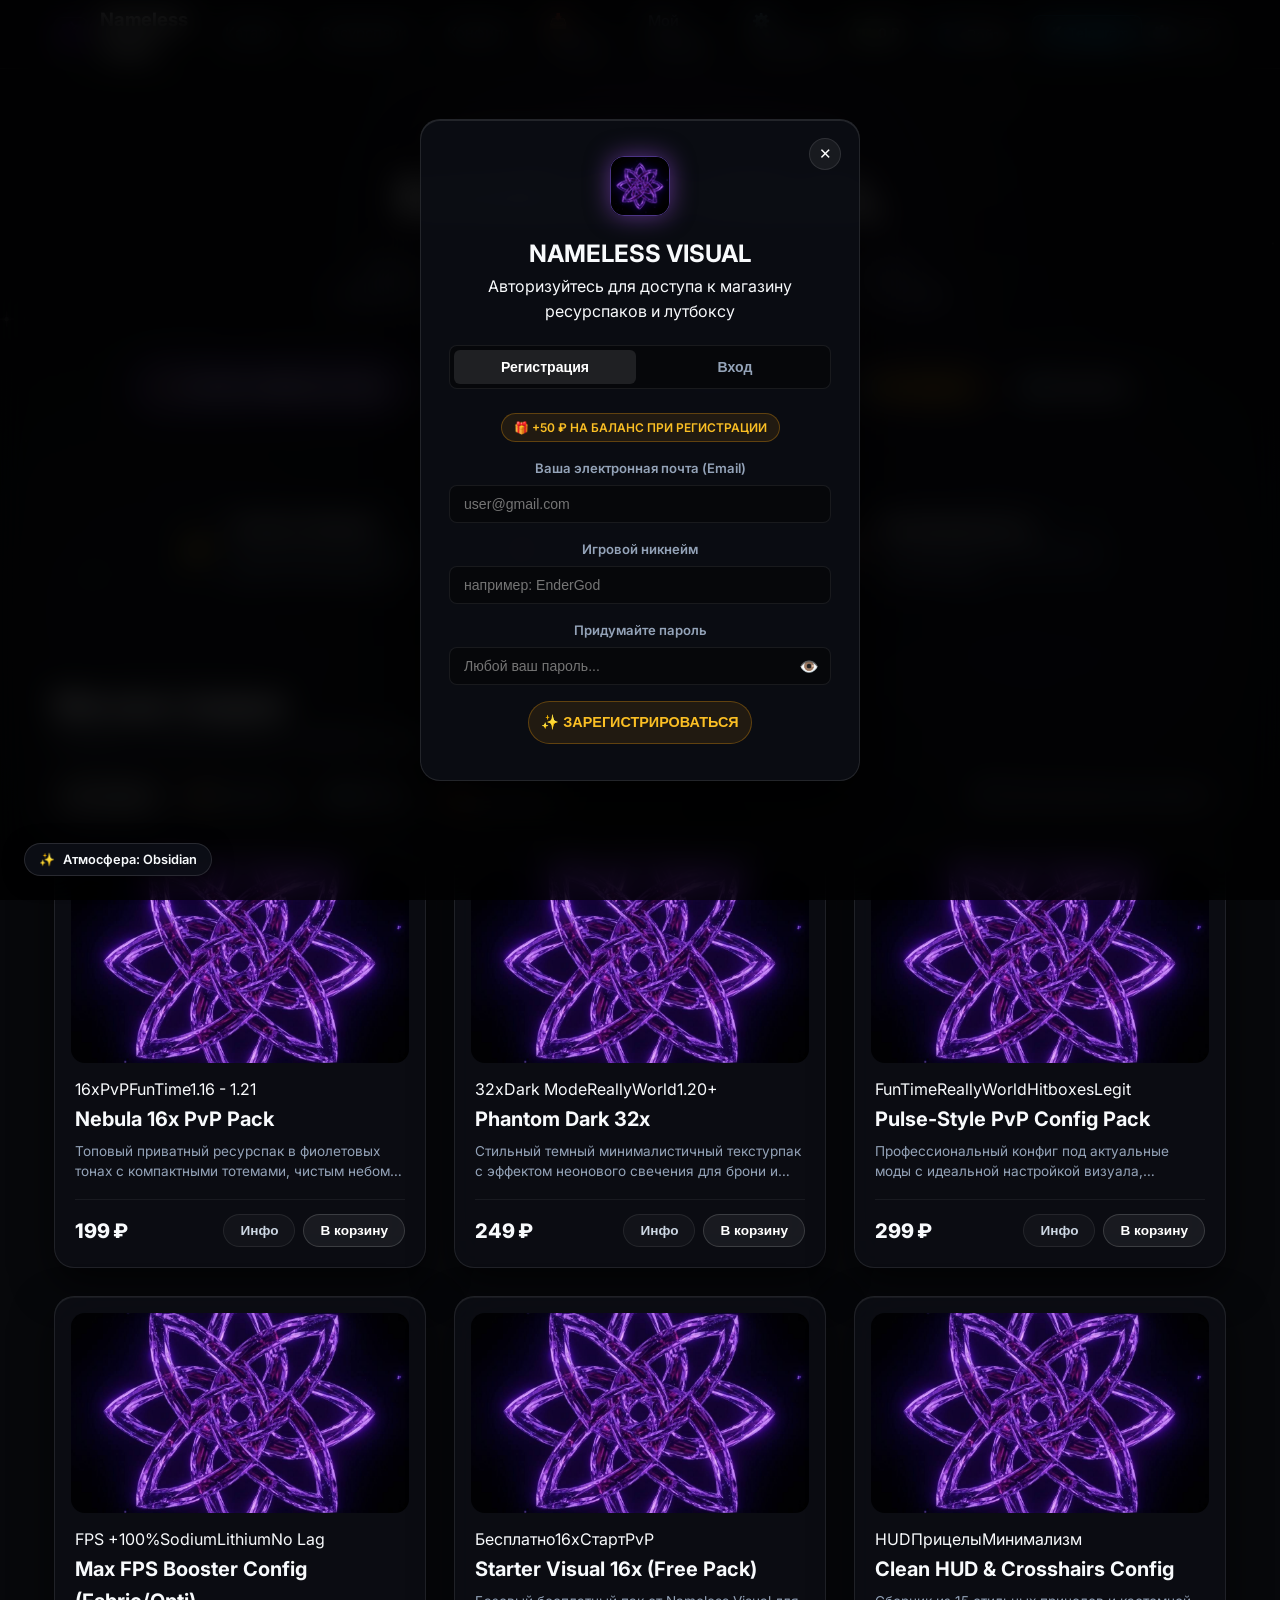
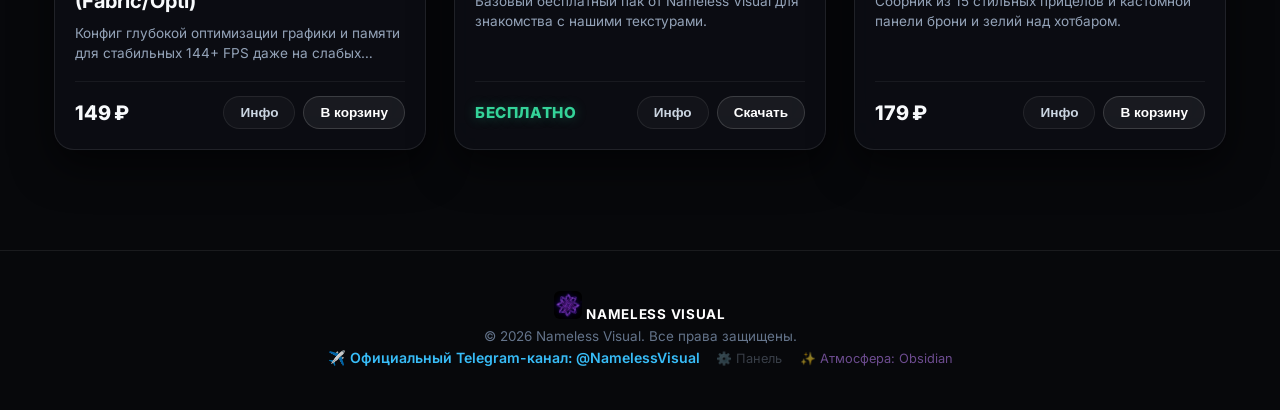
==== commit 87d25852: "Add files via upload" ====
--- a/index.html
+++ b/index.html
@@ -112,26 +112,21 @@
        ================================================================ -->
   <header class="site-header">
     <div class="container header-inner">
-      <div class="header-brand-group">
-        <div class="studio-mac-dots">
-          <span class="mac-dot red"></span>
-          <span class="mac-dot yellow"></span>
-          <span class="mac-dot green"></span>
-        </div>
-        <a href="index.html" class="brand-logo-link">
-          <img src="assets/logo.jpg?v=20260924_01" alt="Nameless Visual Logo" class="header-logo-img">
-          <div class="brand-title-wrap">
-            <span class="brand-name">Nameless <span class="brand-name-light">Visual</span></span>
-          </div>
-        </a>
-      </div>
+      <a href="#" class="brand-logo-link">
+        <img src="assets/logo.jpg?v=20260924_01" alt="Nameless Visual Logo" class="header-logo-img">
+        <div class="brand-title-wrap">
+          <span class="brand-name">Nameless Visual</span>
+          <span class="brand-subtitle">PvP & Visual Mod Store</span>
+        </div>
+      </a>
 
       <nav class="main-nav">
-        <a href="index.html" class="nav-link active">Главная</a>
-        <a href="#shop" class="nav-link">Товары</a>
+        <a href="#shop" class="nav-link">Каталог</a>
+        <a href="#shop" onclick="window.app.activeFilter='resourcepack'; window.app.renderProducts();" class="nav-link">Ресурспаки</a>
+        <a href="#shop" onclick="window.app.activeFilter='config'; window.app.renderProducts();" class="nav-link">Конфиги</a>
+        <a href="#download" onclick="window.app.downloadNamelessVisual(event)" class="nav-link nav-download-btn">📥 Скачать</a>
         <a href="profile.html" class="nav-link">Мой профиль</a>
-        <a href="settings.html" class="nav-link">Настройки</a>
-        <a href="https://t.me/NamelessVisual" target="_blank" rel="noopener noreferrer" class="nav-link">Telegram</a>
+        <a href="settings.html" class="nav-link">⚙️ Настройки</a>
       </nav>
 
       <div class="header-actions">
@@ -143,54 +138,65 @@
 
         <!-- User Profile Button / Login Button -->
         <button type="button" class="header-user-btn" id="header-user-profile-btn" onclick="if(window.app){window.app.handleHeaderUserClick();}else{document.getElementById('auth-modal-backdrop').classList.add('active');}" title="Мой профиль / Вход">
-          <img id="header-user-avatar-img" src="" alt="Avatar" style="width: 26px; height: 26px; border-radius: 50%; object-fit: cover; display: none;">
+          <img id="header-user-avatar-img" src="" alt="Avatar" style="width: 28px; height: 28px; border-radius: 50%; object-fit: cover; display: none;">
           <span class="user-avatar-circle" id="header-user-avatar-char">👤</span>
           <span id="header-user-nickname">Войти</span>
         </button>
+
+        <!-- Telegram Channel Link -->
+        <a href="https://t.me/NamelessVisual" target="_blank" rel="noopener noreferrer" class="telegram-header-btn" title="Наш Telegram-канал">
+          <span>✈️</span>
+          <span>Telegram</span>
+        </a>
+
+        <!-- Settings Button -->
+        <a href="settings.html" class="header-settings-btn" title="Настройки аккаунта">
+          <span>⚙️</span>
+        </a>
 
         <!-- Cart Button -->
         <button class="cart-header-btn" onclick="window.app.openCart()" title="Корзина">
           <span>🛒</span>
           <span id="header-cart-count" class="cart-badge-count" style="display: none;">0</span>
         </button>
-
-        <!-- Glowing Pill Download Button from Photo 2 -->
-        <a href="#download" onclick="window.app.downloadNamelessVisual(event)" class="header-signup-pill-btn" title="Скачать Nameless Visual">
-          <span>⚡ Скачать</span>
-        </a>
       </div>
     </div>
   </header>
 
   <!-- ================================================================
-       Hero Section - Matches Photo 2 Title & Layout
+       Hero Section
        ================================================================ -->
   <section class="hero-section">
     <div class="container">
-      <h1 class="hero-title">Визуалы и Шейдеры</h1>
+      <div class="hero-badge-wrap">
+        <span>⚡ НОВЫЙ УРОВЕНЬ ВИЗУАЛА • MINECRAFT & PVP</span>
+      </div>
+      <h1 class="hero-title">
+        <span class="text-gradient">NAMELESS VISUAL</span>
+      </h1>
       <p class="hero-desc">
-        Премиальные визуальные модификации, текстуры и конфиги для комфортной игры.
+        Nameless Visual – Лучший бесплатный вспомогательно визуально утилитарный мод. Мы стараемся сделать как можно красивый, полезный, оптимизированный мод для комфорта вашей игры.
       </p>
 
       <div class="hero-actions">
         <a href="#download" onclick="window.app.downloadNamelessVisual(event)" class="action-btn download-hero-btn" id="hero-main-download-btn">
           <span>⚡</span>
-          <span>Скачать Nameless Visual</span>
+          <span>СКАЧАТЬ NAMELESS VISUAL</span>
+        </a>
+        <a href="#shop" class="action-btn primary-btn">
+          🛍️ Перейти к товарам
         </a>
         <a href="https://t.me/NamelessVisual" target="_blank" rel="noopener noreferrer" class="action-btn telegram-btn">
           ✈️ Telegram-канал
-        </a>
-        <a href="#shop" class="action-btn primary-btn">
-          🛍️ Все товары
-        </a>
-        <a href="profile.html#bonus" class="action-btn bonus-btn">
-          🎡 Ежедневный бонус
         </a>
         <a href="profile.html" class="action-btn gold-btn">
           👤 Мой профиль
         </a>
         <a href="settings.html" class="action-btn outline-btn">
           ⚙️ Настройки
+        </a>
+        <a href="profile.html#bonus" class="action-btn bonus-btn">
+          🎡 Ежедневный бонус
         </a>
       </div>
 
--- a/css/style.css
+++ b/css/style.css
@@ -855,31 +855,46 @@
   color: #fff;
 }
 
-/* Legacy card-footer fallback */
+/* Card footer styling */
 .card-footer {
   display: flex;
   align-items: center;
   justify-content: space-between;
   margin-top: auto;
-  padding-top: 10px;
-}
+  padding-top: 14px;
+  border-top: 1px solid rgba(255, 255, 255, 0.06);
+}
+
 .card-price-block {
   display: flex;
   align-items: baseline;
-}
+  gap: 4px;
+}
+
 .price-amount {
-  font-size: 1.2rem;
-  font-weight: 700;
-  color: #fff;
-}
+  font-size: 1.25rem;
+  font-weight: 800;
+  color: #f8fafc;
+  letter-spacing: -0.01em;
+}
+
 .price-free {
-  font-size: 1rem;
-  font-weight: 700;
+  font-size: 0.95rem;
+  font-weight: 800;
   color: #34d399;
-}
+  text-shadow: 0 0 12px rgba(52, 211, 153, 0.35);
+  letter-spacing: 0.04em;
+}
+
 .card-actions {
   display: flex;
+  align-items: center;
   gap: 8px;
+}
+
+.card-actions .action-btn {
+  padding: 8px 16px;
+  font-size: 0.85rem;
 }
 
 /* ===================================================================
@@ -1057,48 +1072,94 @@
   align-items: center;
   justify-content: center;
   user-select: none;
-}
-
-.roulette-wheel-container::before,
-.roulette-wheel-container::after {
+  border-radius: 50% !important;
+  padding: 8px;
+  background: radial-gradient(circle, rgba(139, 92, 246, 0.12) 0%, rgba(10, 12, 18, 0.92) 70%, rgba(139, 92, 246, 0.22) 100%);
+  border: 2px solid rgba(139, 92, 246, 0.45);
+  box-shadow: 0 0 35px rgba(139, 92, 246, 0.3), 0 14px 40px rgba(0, 0, 0, 0.9), inset 0 0 20px rgba(0, 0, 0, 0.85);
+}
+
+.roulette-wheel-container::before {
   content: '';
   position: absolute;
-  width: 20px;
-  height: 20px;
-  border: 1px solid rgba(255, 255, 255, 0.2);
+  inset: -6px;
+  border-radius: 50%;
+  border: 1px dashed rgba(139, 92, 246, 0.45);
   pointer-events: none;
-  z-index: 10;
-}
-.roulette-wheel-container::before {
-  top: -4px;
-  left: -4px;
-  border-right: none;
-  border-bottom: none;
-}
-.roulette-wheel-container::after {
-  bottom: -4px;
-  right: -4px;
-  border-left: none;
-  border-top: none;
+  animation: rouletteRingPulse 4s ease-in-out infinite alternate;
+}
+
+@keyframes rouletteRingPulse {
+  0% { transform: scale(1); opacity: 0.5; }
+  100% { transform: scale(1.02); opacity: 0.9; }
 }
 
 .roulette-wheel-rotator {
   width: 100%;
   height: 100%;
-  border-radius: 50%;
+  border-radius: 50% !important;
   position: relative;
-  box-shadow: 0 0 35px rgba(0, 0, 0, 0.8), 0 0 30px rgba(139, 92, 246, 0.25), inset 0 0 24px rgba(0, 0, 0, 0.9);
-  border: 2px solid rgba(255, 255, 255, 0.15);
+  box-shadow: 0 0 30px rgba(0, 0, 0, 0.8), inset 0 0 20px rgba(0, 0, 0, 0.9);
+  border: 2px solid rgba(255, 255, 255, 0.2);
   cursor: pointer;
   transform-origin: center center;
   transition: transform 6s cubic-bezier(0.12, 0.85, 0.15, 1);
+  overflow: hidden;
 }
 
 .roulette-canvas {
   width: 100%;
   height: 100%;
   display: block;
-  border-radius: 50%;
+  border-radius: 50% !important;
+}
+
+/* Center Disc / Hub inside Roulette Wheel */
+.roulette-center-hub {
+  position: absolute;
+  top: 50%;
+  left: 50%;
+  transform: translate(-50%, -50%);
+  width: 76px;
+  height: 76px;
+  border-radius: 50% !important;
+  background: radial-gradient(circle at 35% 35%, #1e1b4b 0%, #07090e 85%);
+  border: 3px solid rgba(139, 92, 246, 0.75);
+  box-shadow: 0 0 22px rgba(139, 92, 246, 0.55), inset 0 0 14px rgba(0, 0, 0, 0.95);
+  display: flex;
+  flex-direction: column;
+  align-items: center;
+  justify-content: center;
+  cursor: pointer;
+  z-index: 20;
+  transition: all 0.2s cubic-bezier(0.2, 0.8, 0.2, 1);
+  user-select: none;
+}
+
+.roulette-center-hub:hover {
+  transform: translate(-50%, -50%) scale(1.08);
+  border-color: #38bdf8;
+  box-shadow: 0 0 30px rgba(56, 189, 248, 0.7), inset 0 0 12px rgba(0, 0, 0, 0.8);
+}
+
+.roulette-center-hub:active {
+  transform: translate(-50%, -50%) scale(0.96);
+}
+
+.hub-logo-letter {
+  font-size: 1.25rem;
+  line-height: 1;
+  filter: drop-shadow(0 0 8px rgba(251, 191, 36, 0.85));
+}
+
+.hub-spin-label {
+  font-size: 0.58rem;
+  font-weight: 800;
+  letter-spacing: 0.08em;
+  color: #f8fafc;
+  text-transform: uppercase;
+  margin-top: 3px;
+  text-shadow: 0 1px 4px rgba(0, 0, 0, 0.8);
 }
 
 .roulette-pointer-needle {
